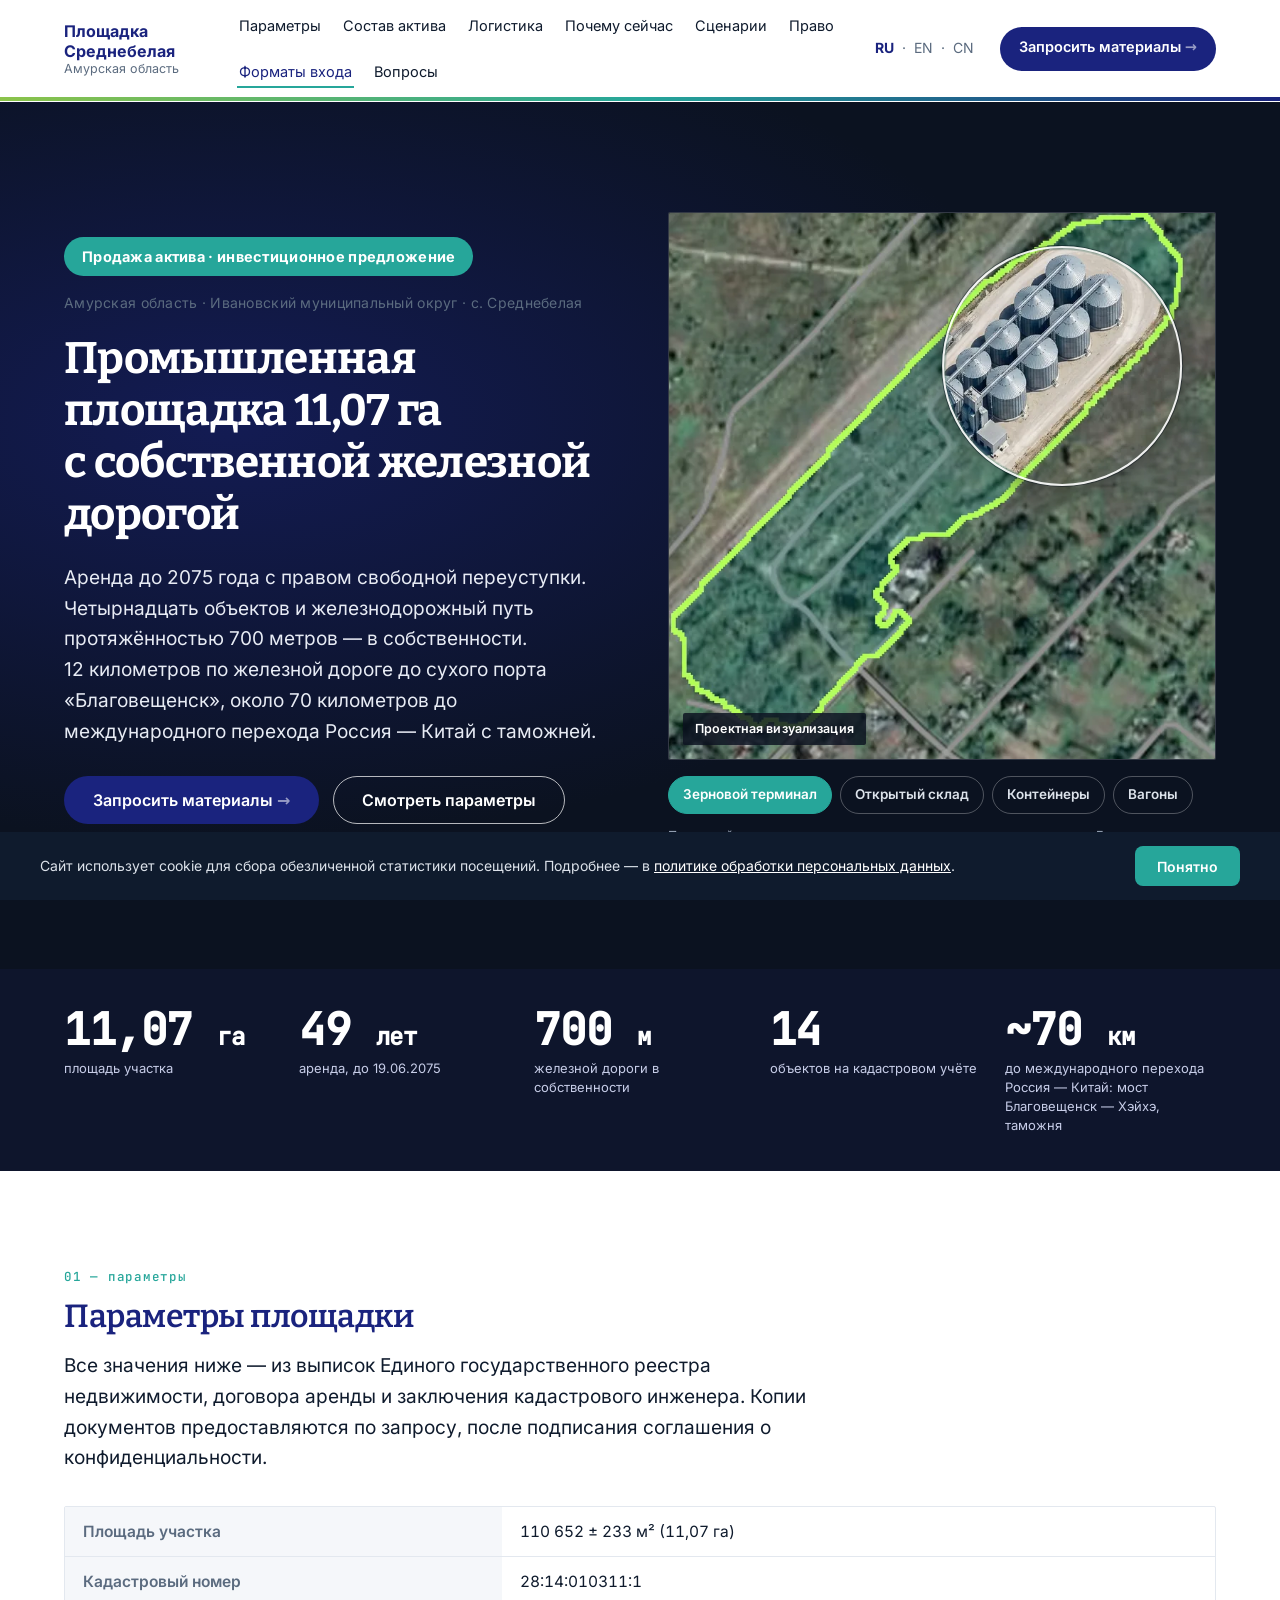
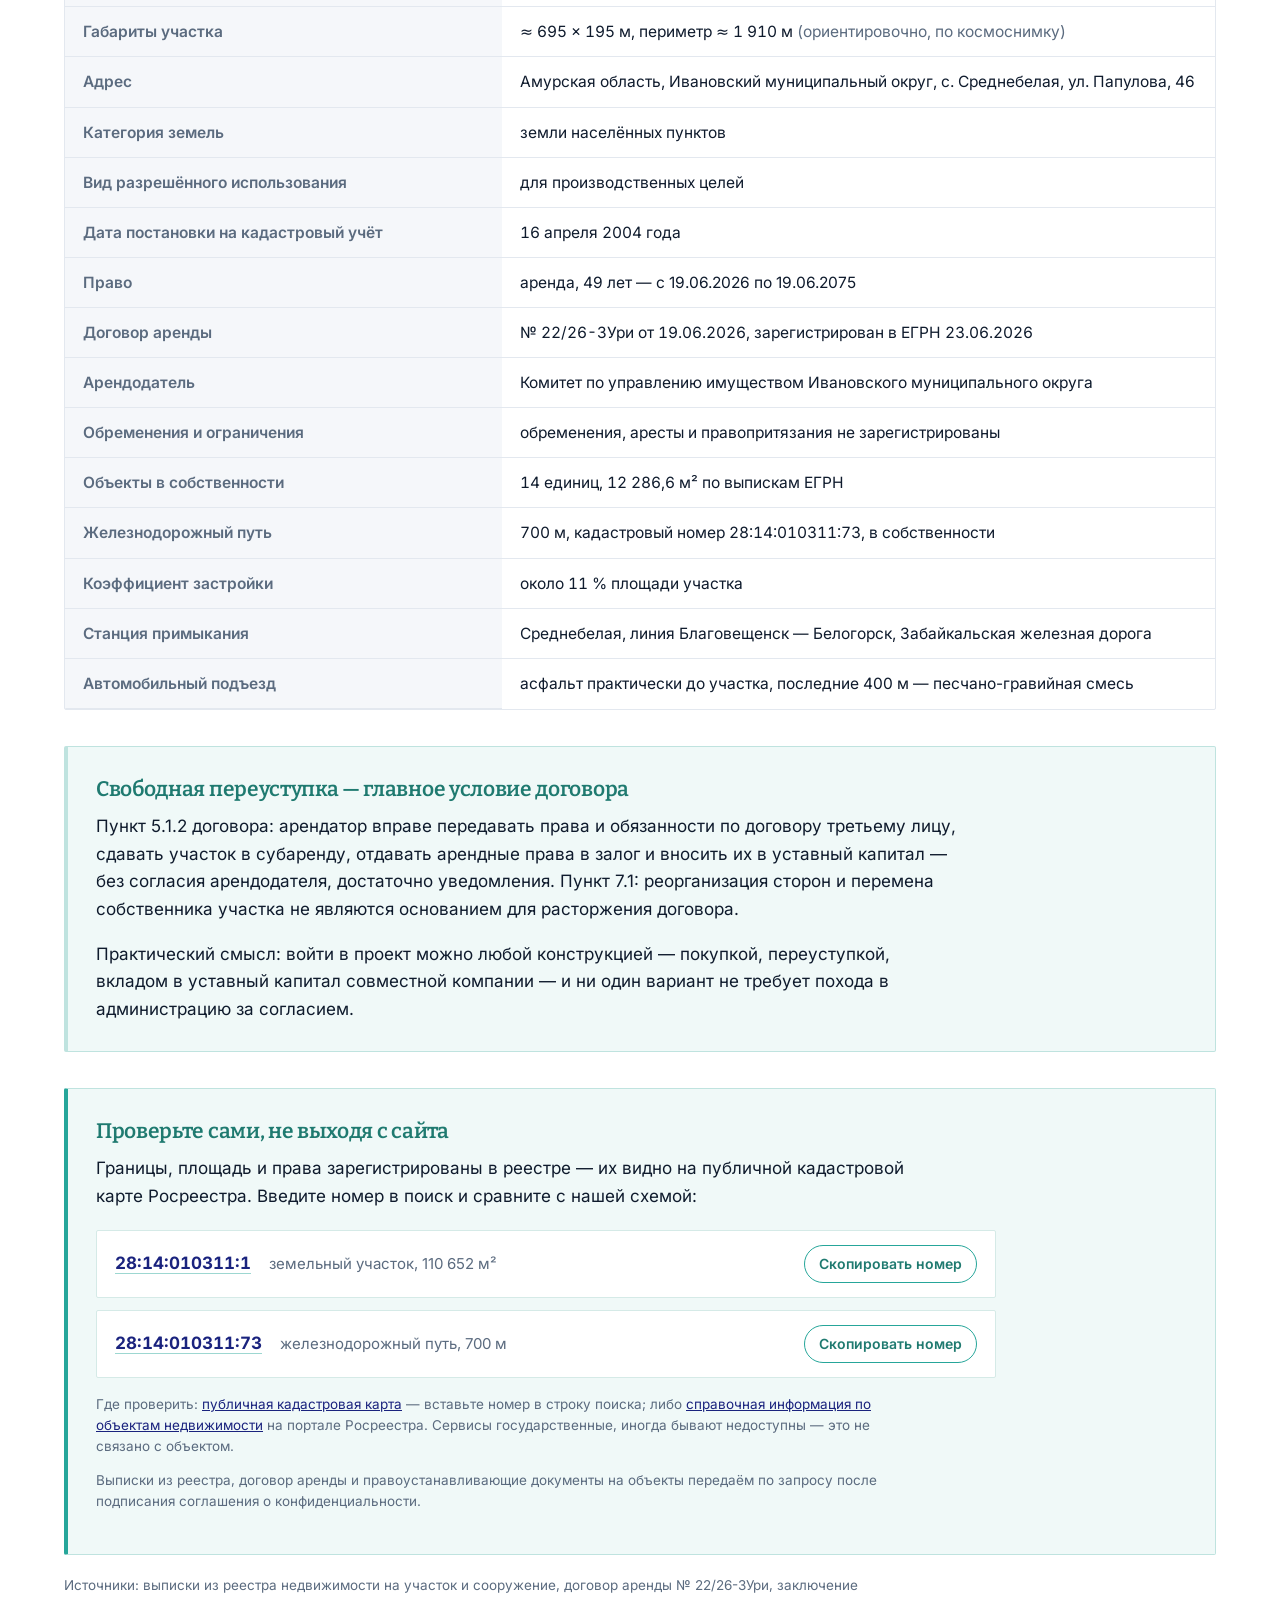
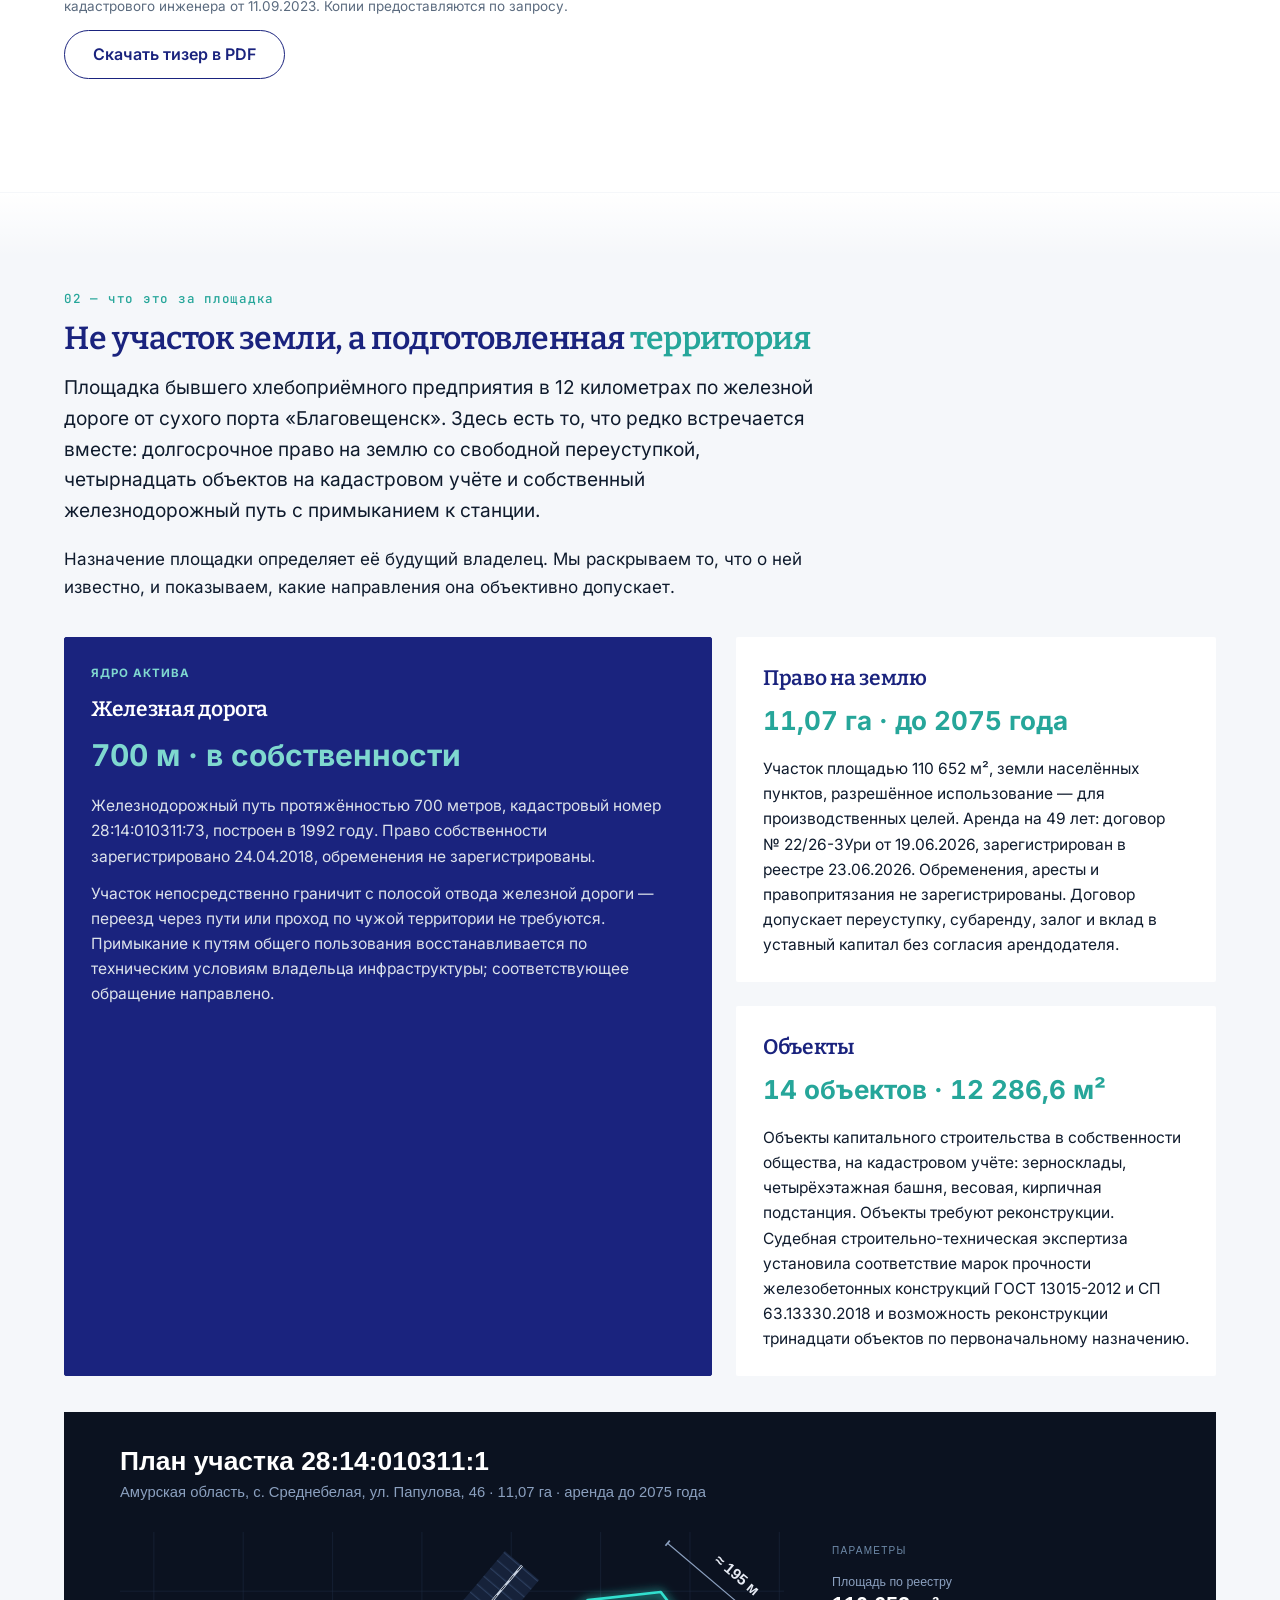
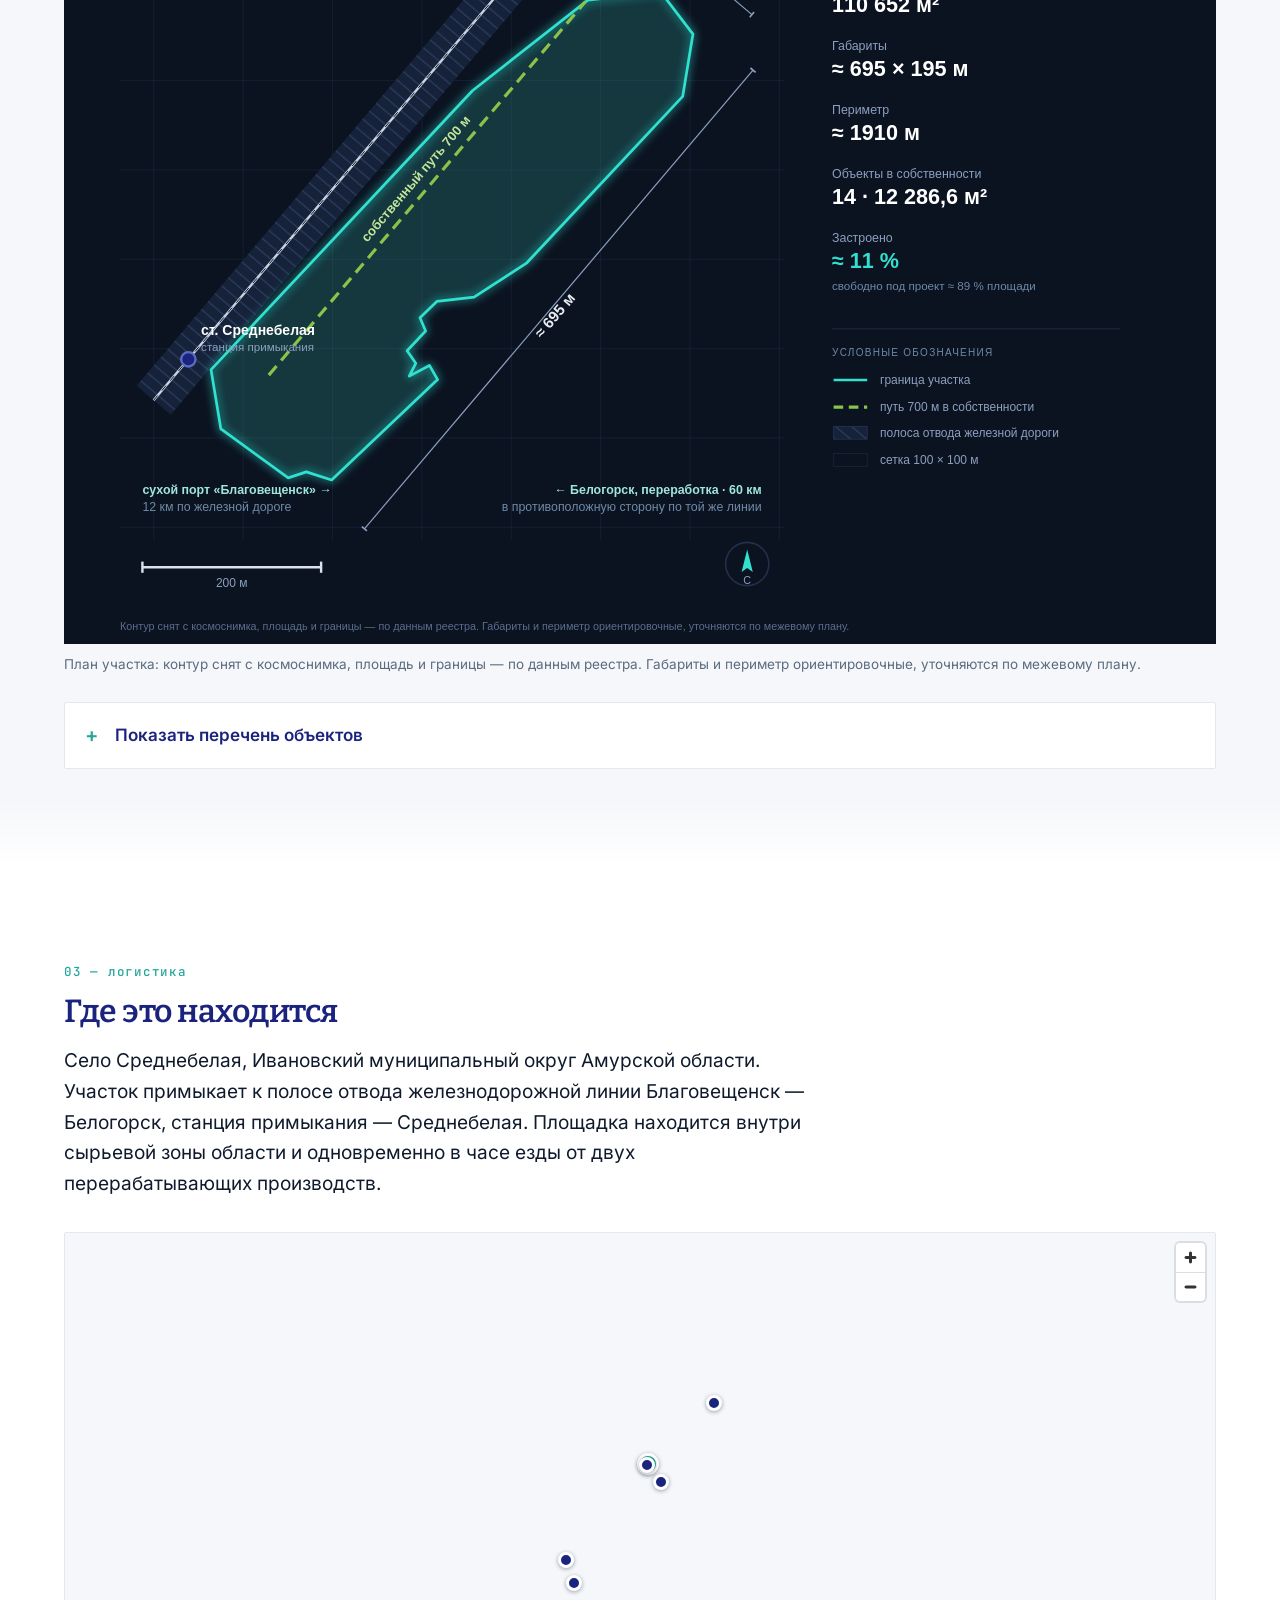
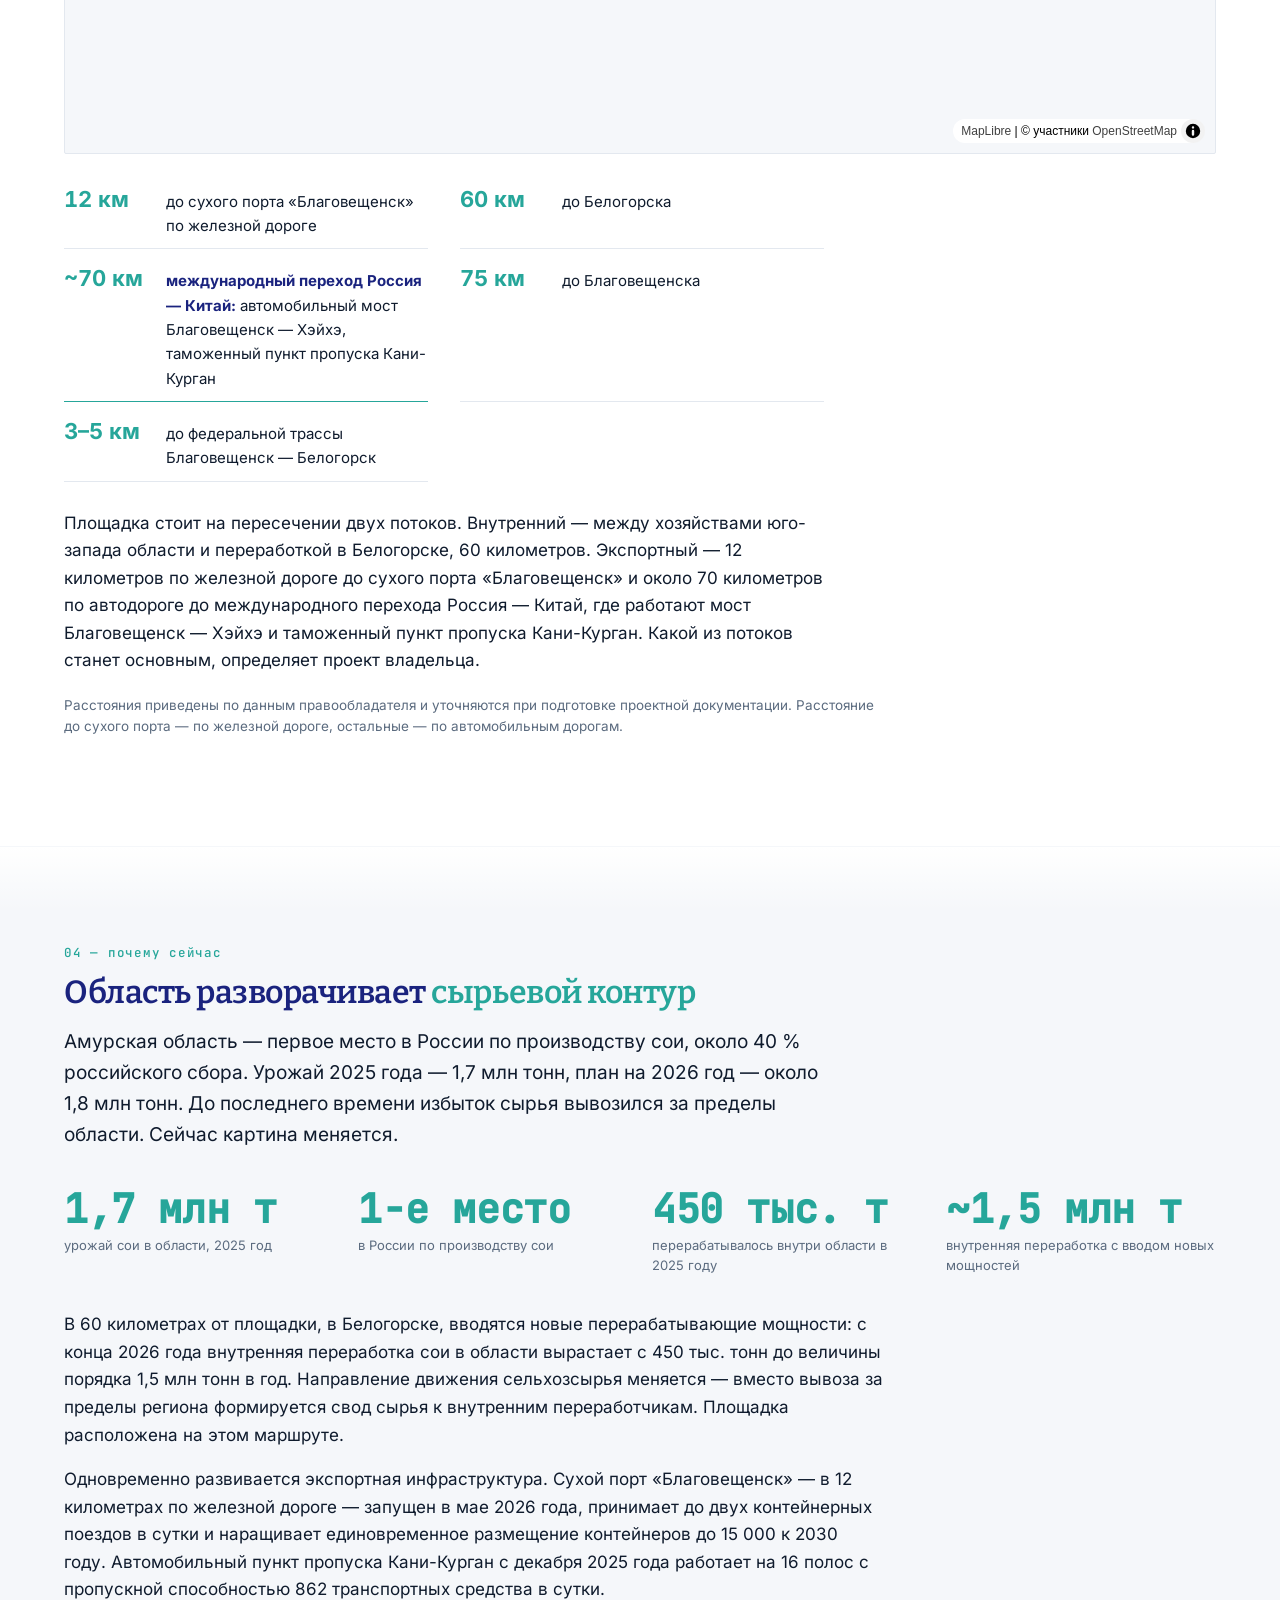
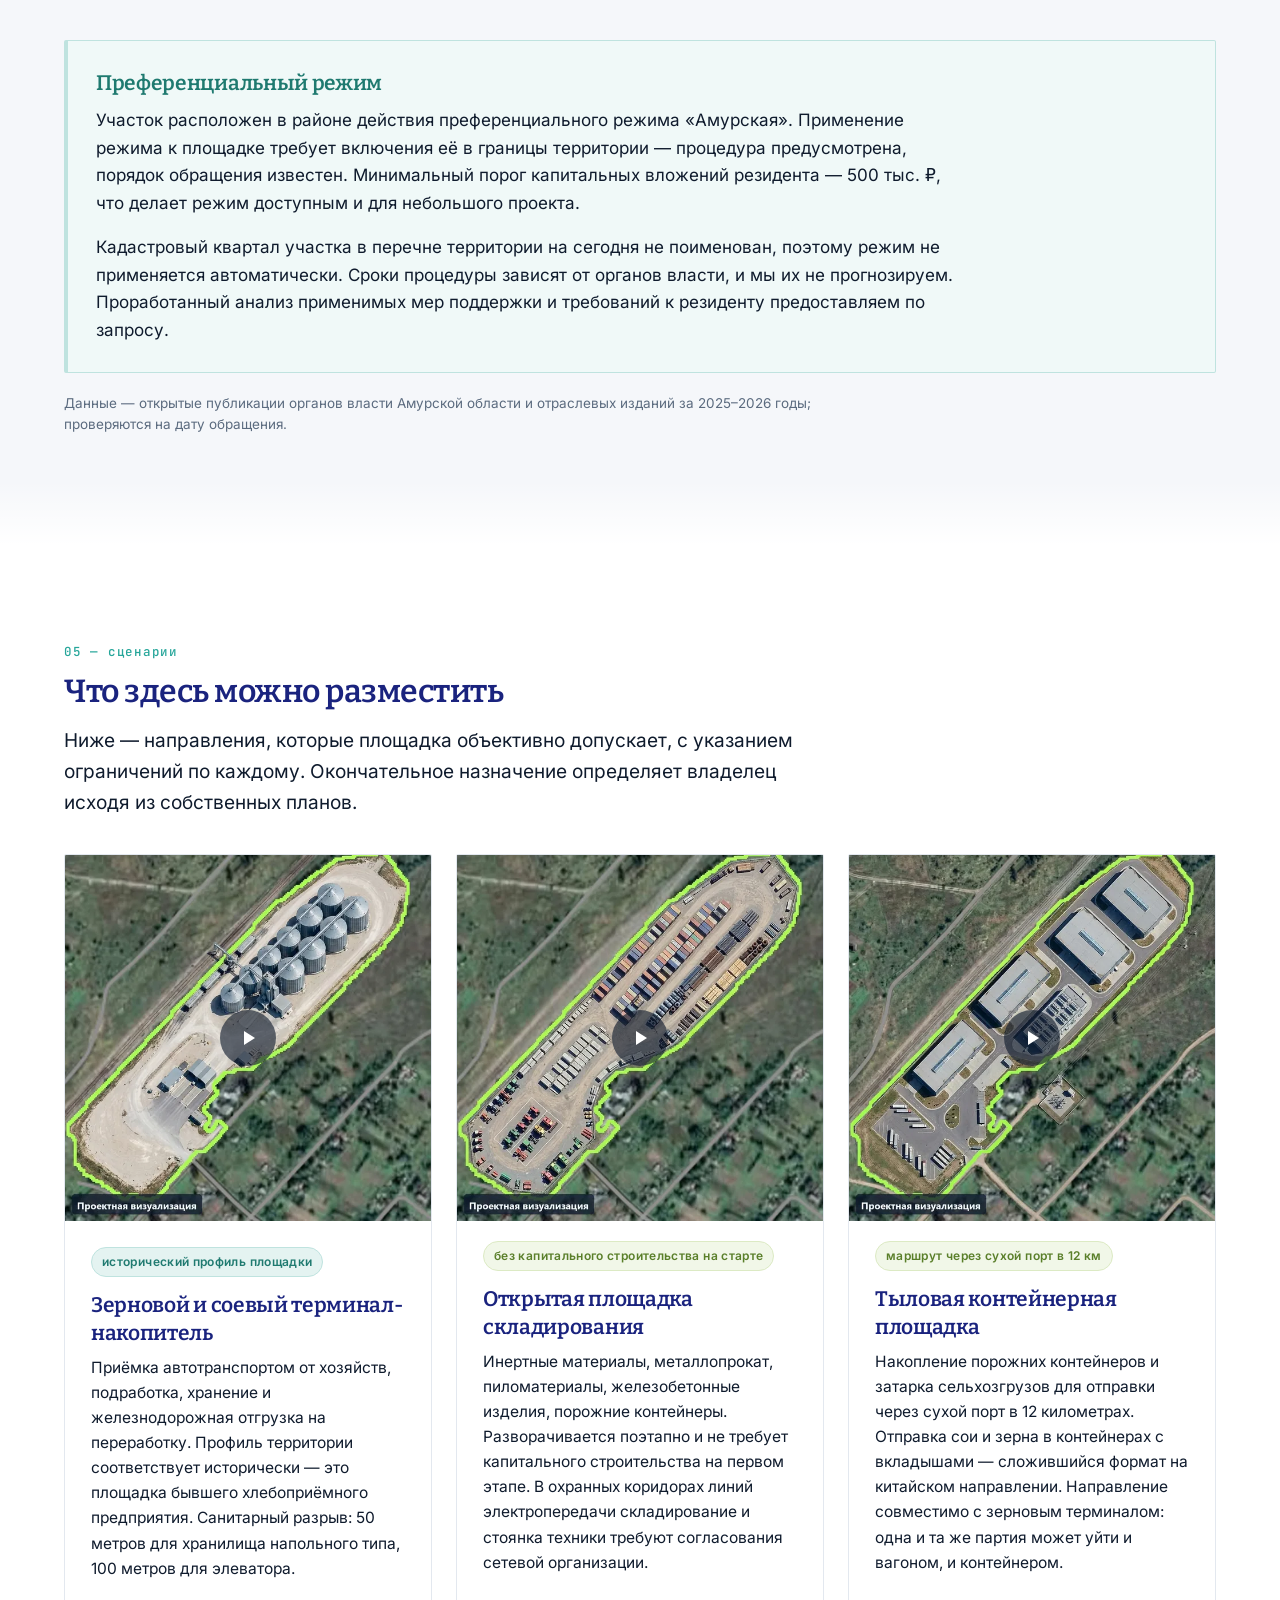
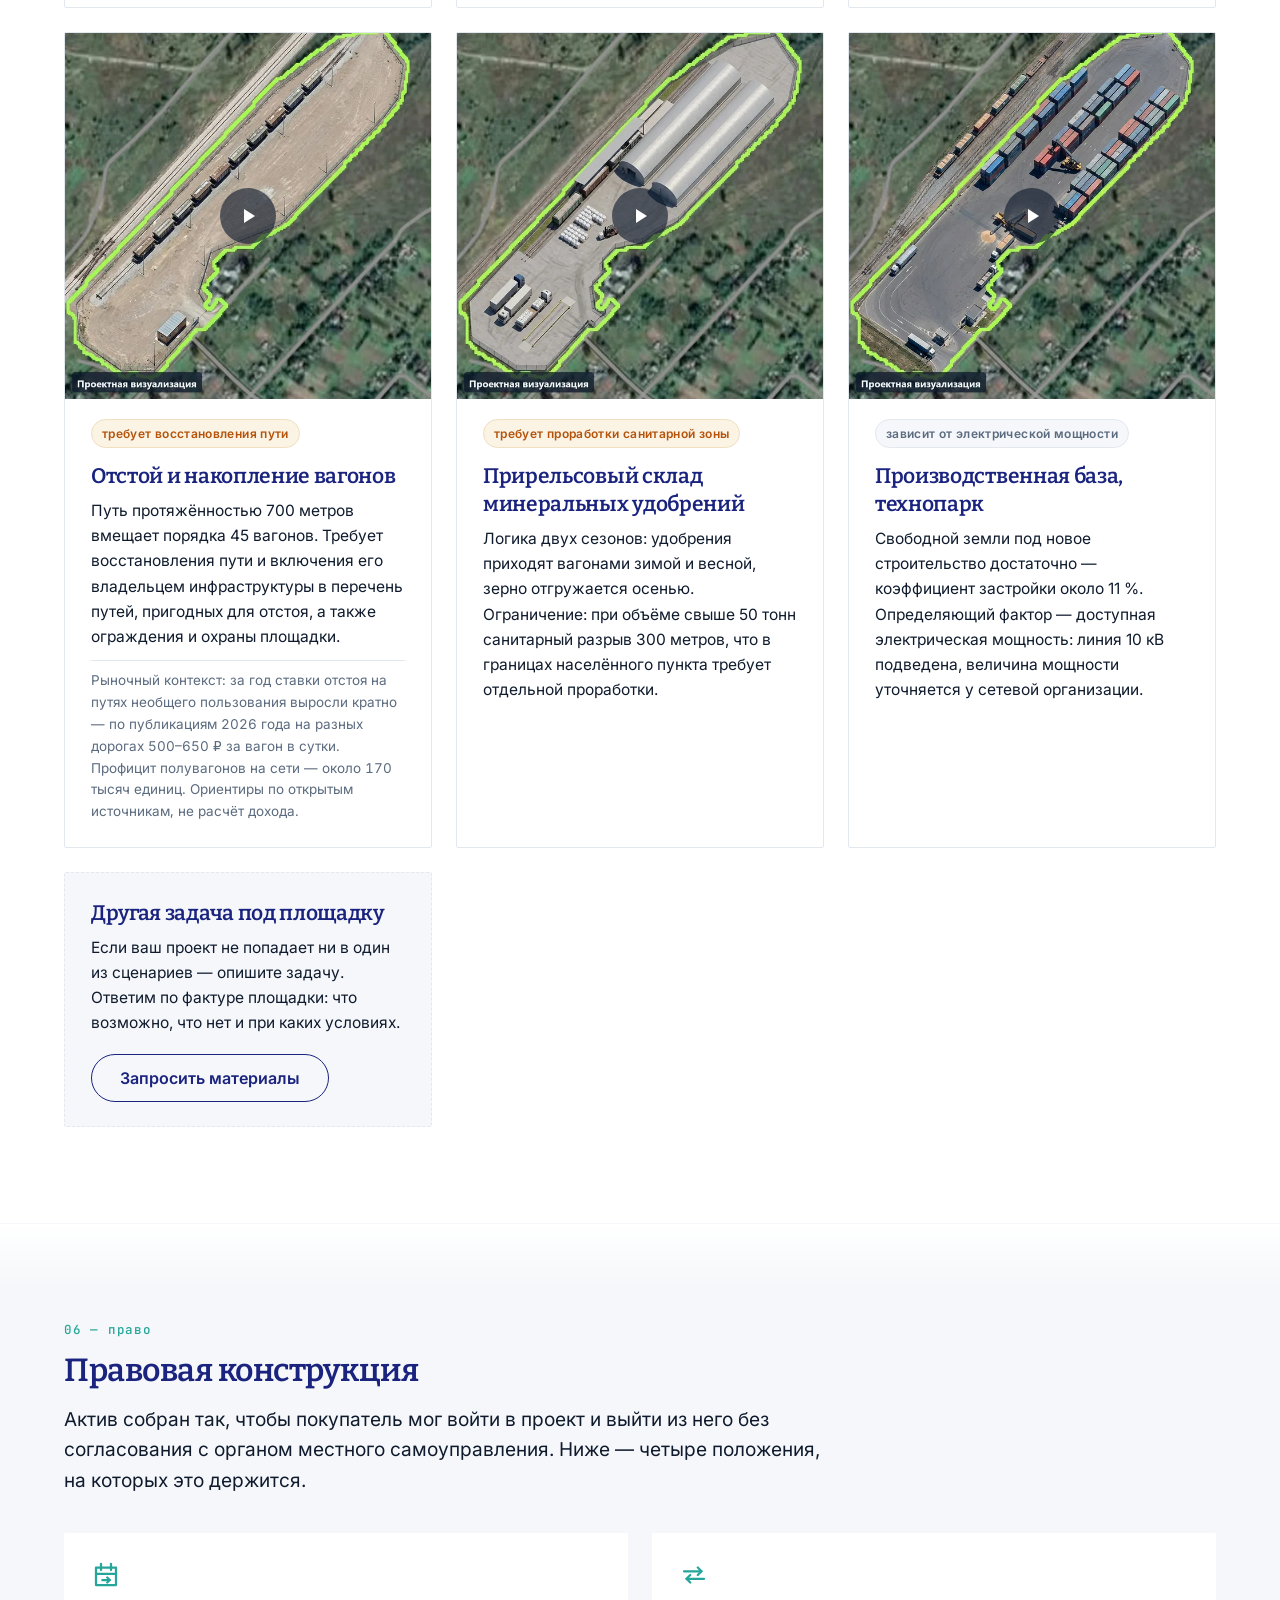
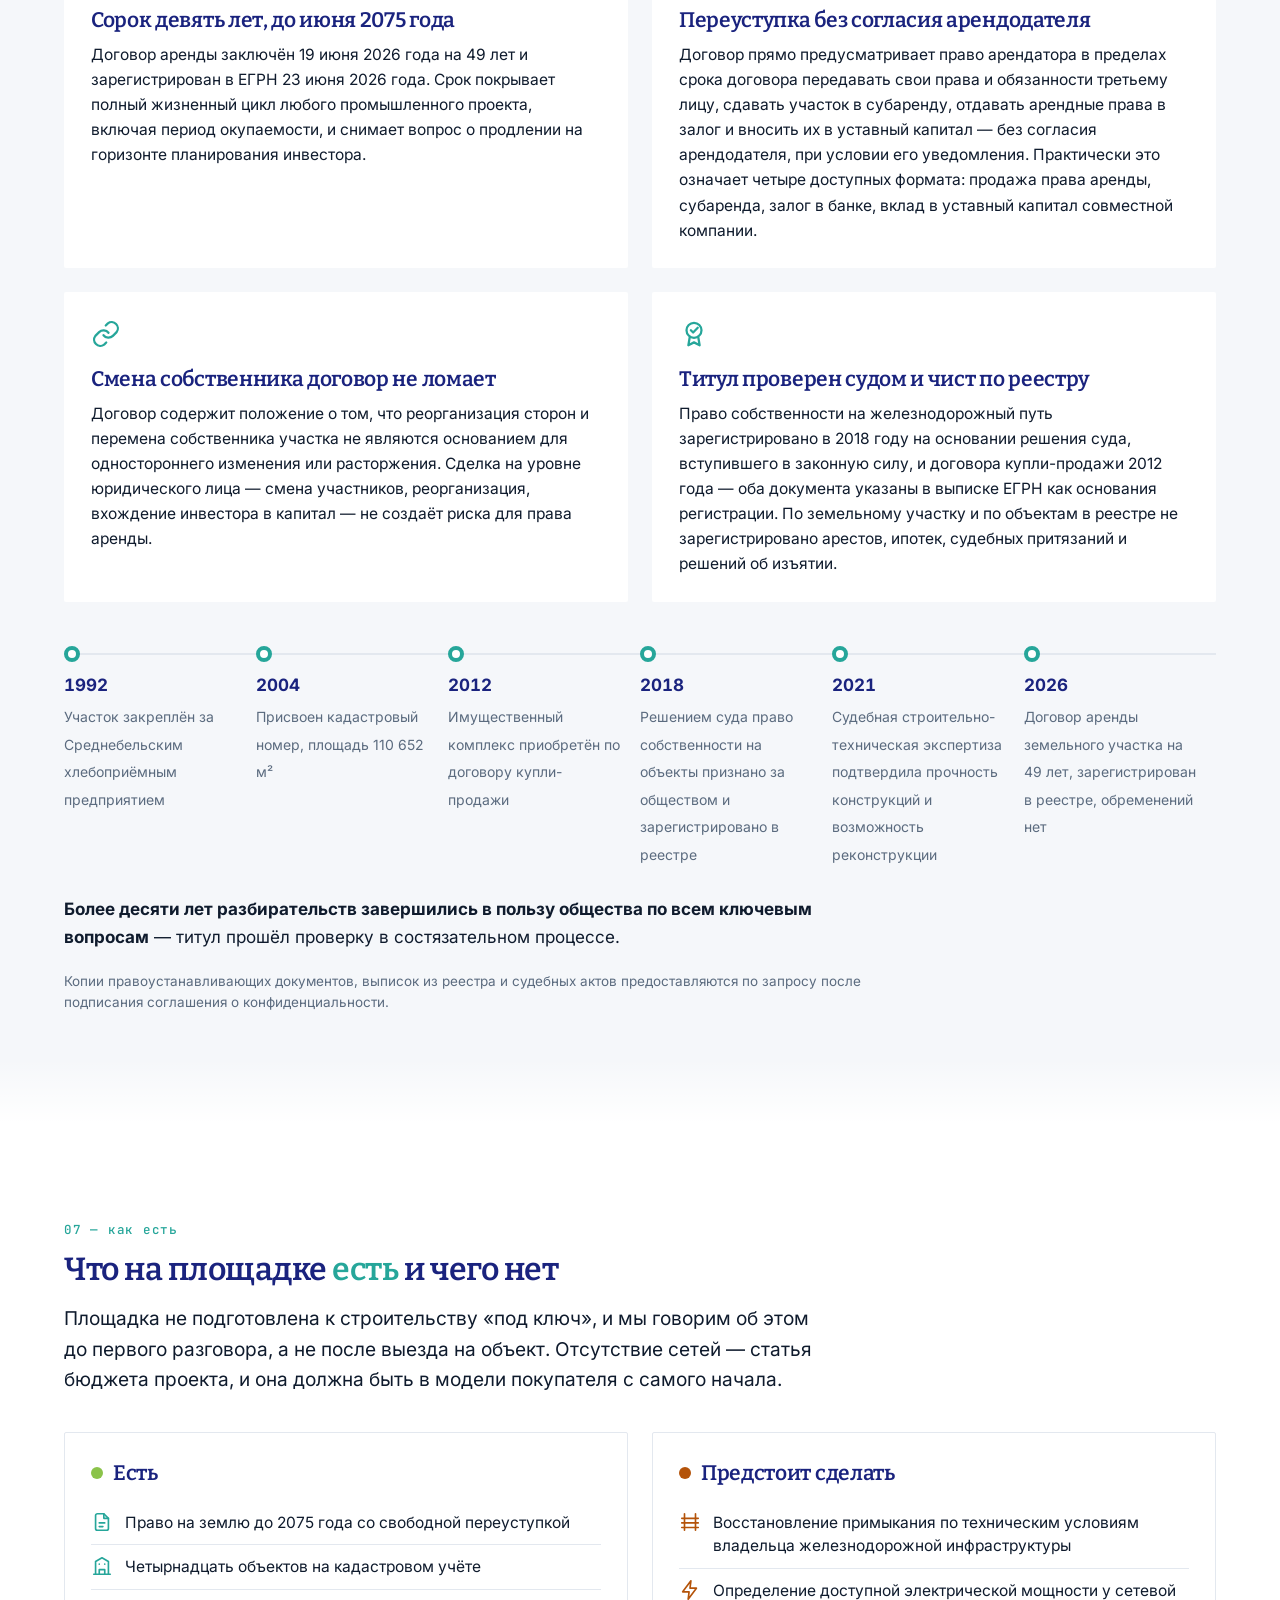
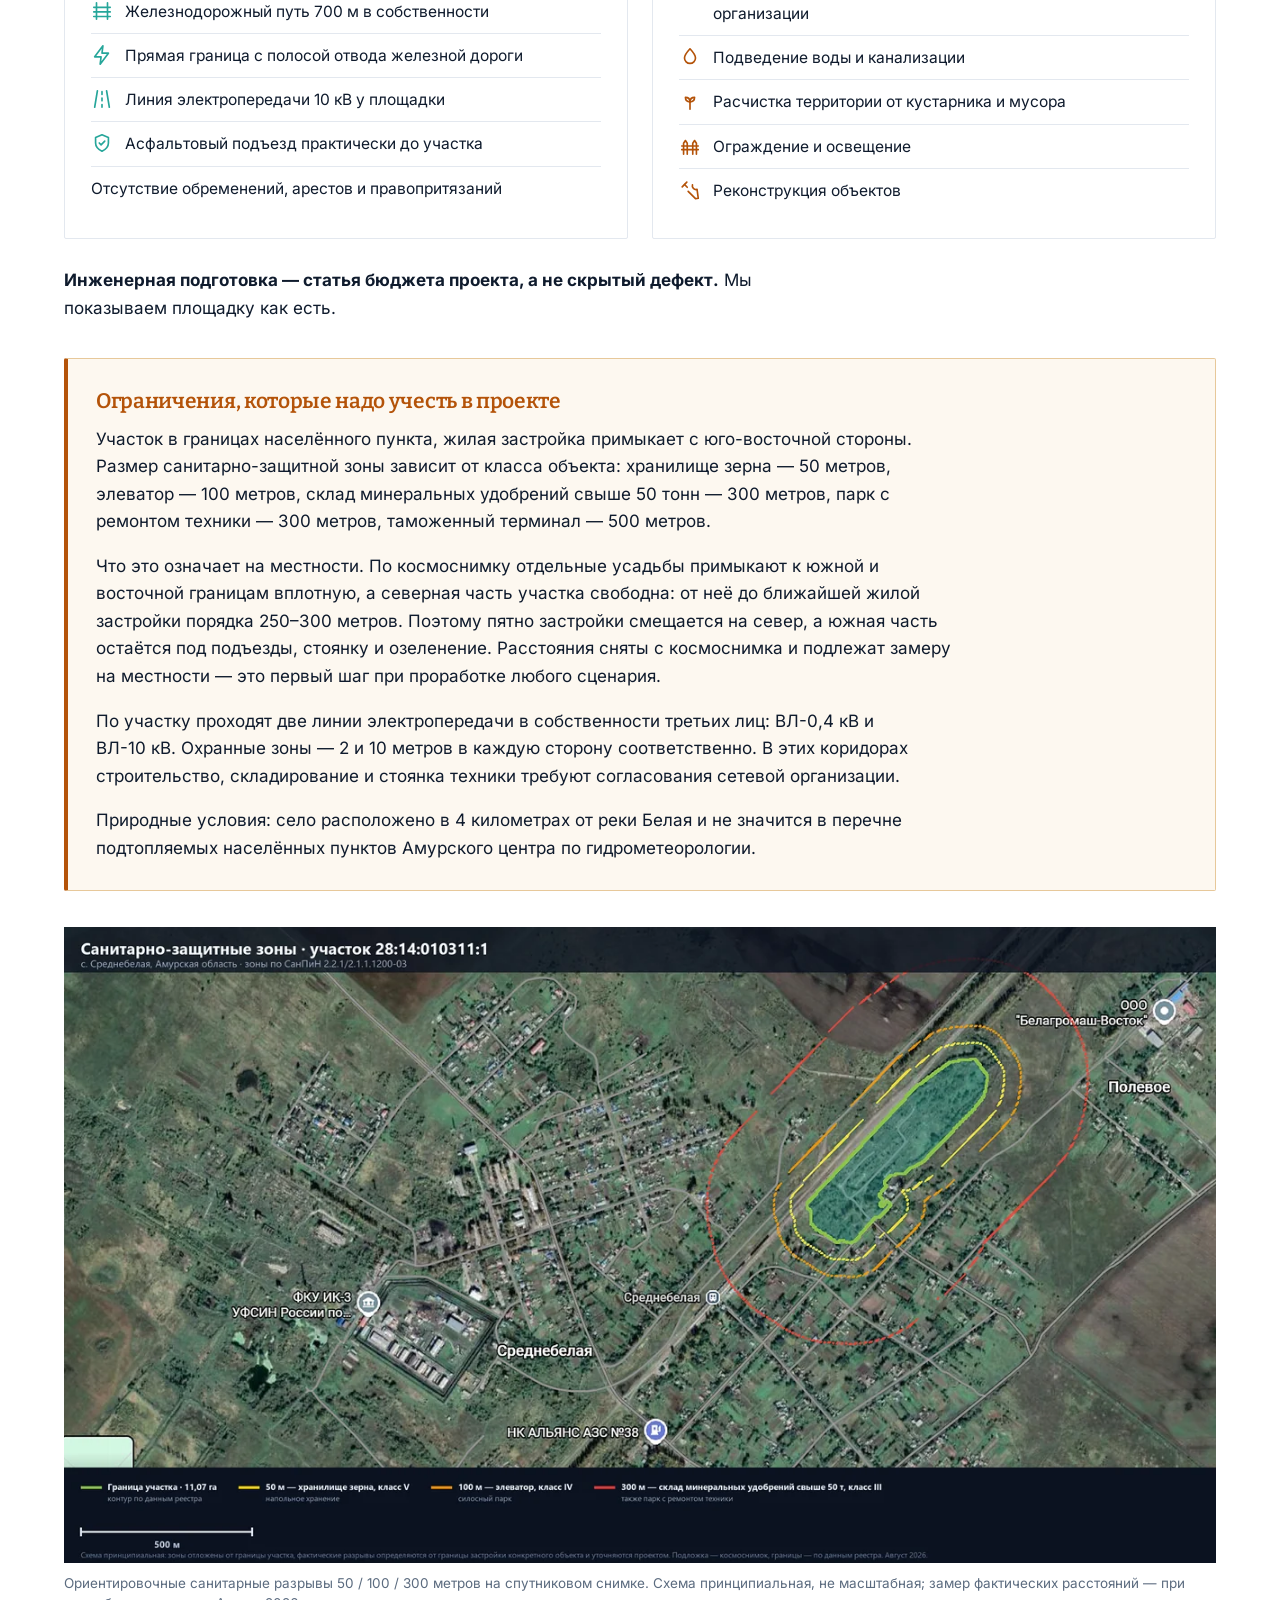
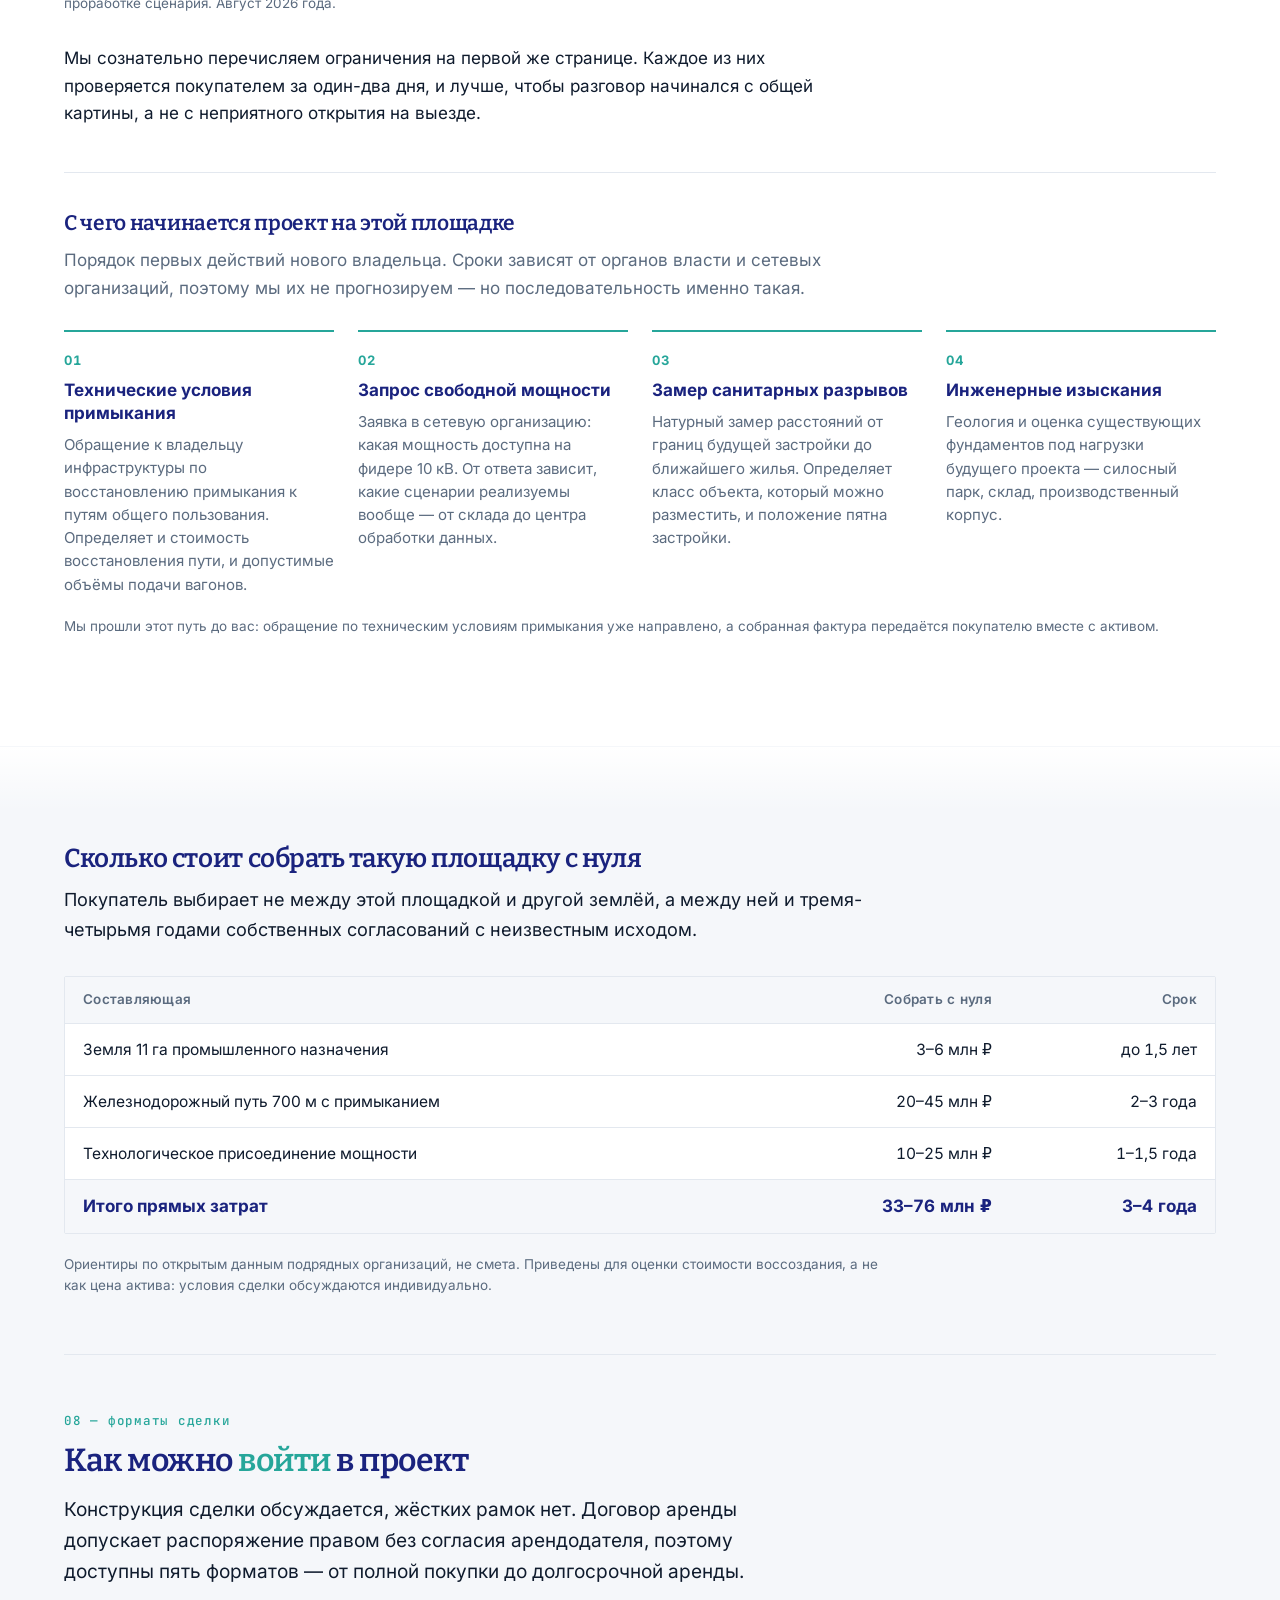
==== index.html @ 7a5fc56a "Подтверждение прав в Яндекс.Вебмастере — метатег Вставлен во все три версии, а не только в главную: " ====
<!DOCTYPE html>
<html lang="ru" data-base="">
<head>
<!-- ============================================================
     SITE_URL: перед публикацией заменить https://hub28.ru
     на боевой адрес поиском-заменой по файлам:
     index.html, sitemap.xml, robots.txt, llms.txt, en/index.html, cn/index.html
     Также подставить: координаты центроида из ЕГРН (geo.position, ICBM,
     GeoCoordinates, app.js), контакты в CONTACTS (app.js), ID Метрики (app.js).
     ============================================================ -->
<meta charset="utf-8">
<meta name="viewport" content="width=device-width, initial-scale=1">
<title>Продажа промышленной площадки 11,07 га с ж/д путём — Среднебелая, Амурская область</title>
<meta name="description" content="Продажа прирельсовой площадки 11,07 га в Амурской области: переуступка права аренды на 49 лет или покупка долей, 14 объектов и путь 700 м в собственности, 12 км по железной дороге до сухого порта «Благовещенск».">
  <meta name="yandex-verification" content="78bddbe5c210984c" />
<link rel="canonical" href="https://hub28.ru/">
<meta name="robots" content="index, follow, max-image-preview:large, max-snippet:-1">
<meta name="theme-color" content="#1A237E">

<link rel="alternate" hreflang="ru" href="https://hub28.ru/">
<link rel="alternate" hreflang="en" href="https://hub28.ru/en/">
<link rel="alternate" hreflang="zh-Hans" href="https://hub28.ru/cn/">
<link rel="alternate" hreflang="x-default" href="https://hub28.ru/">

<meta property="og:type" content="website">
<meta property="og:site_name" content="Площадка Среднебелая">
<meta property="og:title" content="Продажа: прирельсовая промышленная площадка 11,07 га — Амурская область">
<meta property="og:description" content="Актив выставлен на продажу: переуступка права аренды на 49 лет или покупка долей. 14 объектов и железнодорожный путь 700 м в собственности. 12 км до сухого порта, 60 км до Белогорска.">
<meta property="og:url" content="https://hub28.ru/">
<meta property="og:image" content="https://hub28.ru/assets/og-preview.jpg">
<meta property="og:image:width" content="1200">
<meta property="og:image:height" content="630">
<meta property="og:image:alt" content="Схема границ промышленной площадки 11,07 га у станции Среднебелая">
<meta property="og:locale" content="ru_RU">
<meta property="og:locale:alternate" content="en_US">
<meta property="og:locale:alternate" content="zh_CN">

<meta name="twitter:card" content="summary_large_image">
<meta name="twitter:title" content="Продажа: прирельсовая промышленная площадка 11,07 га — Амурская область">
<meta name="twitter:description" content="Аренда на 49 лет с переуступкой, 14 объектов и путь 700 м в собственности, 12 км до сухого порта.">
<meta name="twitter:image" content="https://hub28.ru/assets/og-preview.jpg">

<!-- Координаты приблизительные, заменить на центроид участка из выписки ЕГРН -->
<meta name="geo.region" content="RU-AMU">
<meta name="geo.placename" content="Среднебелая, Ивановский муниципальный округ, Амурская область">
<meta name="geo.position" content="50.7;128.0">
<meta name="ICBM" content="50.7, 128.0">

<link rel="icon" href="favicon.svg" type="image/svg+xml">
<link rel="icon" href="favicon-32.png" sizes="32x32" type="image/png">
<link rel="apple-touch-icon" href="apple-touch-icon.png">

<link rel="preload" href="assets/fonts/inter-400-cyrillic.woff2" as="font" type="font/woff2" crossorigin>
<link rel="preload" href="assets/fonts/inter-700-cyrillic.woff2" as="font" type="font/woff2" crossorigin>
<link rel="stylesheet" href="styles.css?v=12">

<script type="application/ld+json">
{
  "@context": "https://schema.org",
  "@type": "WebPage",
  "@id": "https://hub28.ru/",
  "url": "https://hub28.ru/",
  "inLanguage": "ru",
  "isPartOf": {"@type": "WebSite", "url": "https://hub28.ru/", "name": "Площадка Среднебелая"},
  "dateModified": "2026-08-18",
  "about": {"@type": "Place", "name": "Прирельсовая промышленная площадка Среднебелая"}
}
</script>
  <script type="application/ld+json">
{
  "@context": "https://schema.org",
  "@type": "Organization",
  "name": "ООО «Среднебельский Элеватор»",
  "legalName": "Общество с ограниченной ответственностью «Среднебельский Элеватор»",
  "taxID": "2801169690",
  "identifier": {"@type": "PropertyValue", "propertyID": "ОГРН", "value": "1122801001784"},
  "address": {
    "@type": "PostalAddress",
    "addressCountry": "RU",
    "postalCode": "675512",
    "addressRegion": "Амурская область",
    "addressLocality": "Благовещенск",
    "streetAddress": "ул. Первомайская, д. 1, оф. 214"
  },
  "url": "https://hub28.ru/",
  "contactPoint": {
    "@type": "ContactPoint",
    "contactType": "sales",
    "telephone": "+7 914 550-05-03",
    "email": "tumoff@mail.ru",
    "areaServed": "RU",
    "availableLanguage": ["ru", "en", "zh"]
  }
}
</script>
<script type="application/ld+json">
{
  "@context": "https://schema.org",
  "@type": "Place",
  "name": "Прирельсовая промышленная площадка Среднебелая, 11,07 га",
  "description": "Продажа земельно-имущественного комплекса в Амурской области: прирельсовая промышленная площадка 11,07 га с правом аренды на 49 лет и железнодорожным путём 700 м в собственности. Форматы сделки — переуступка права аренды, продажа долей компании, совместный проект. Четырнадцать объектов недвижимости в собственности; объекты и верхнее строение пути требуют восстановления. Станция примыкания — Среднебелая, Забайкальская железная дорога.",
  "address": {
    "@type": "PostalAddress",
    "addressCountry": "RU",
    "addressRegion": "Амурская область",
    "addressLocality": "с. Среднебелая, Ивановский муниципальный округ",
    "streetAddress": "ул. Папулова, 46"
  },
  "geo": {
    "@type": "GeoCoordinates",
    "latitude": 50.7,
    "longitude": 128.0
  },
  "additionalProperty": [
    {"@type": "PropertyValue", "name": "Площадь участка", "value": "110 652 м² (11,07 га)"},
    {"@type": "PropertyValue", "name": "Габариты участка", "value": "около 695 × 195 м, периметр около 1910 м"},
    {"@type": "PropertyValue", "name": "Кадастровый номер участка", "value": "28:14:010311:1"},
    {"@type": "PropertyValue", "name": "Категория земель", "value": "земли населённых пунктов"},
    {"@type": "PropertyValue", "name": "Вид разрешённого использования", "value": "для производственных целей"},
    {"@type": "PropertyValue", "name": "Право на участок", "value": "аренда на 49 лет, до 19.06.2075, с правом переуступки"},
    {"@type": "PropertyValue", "name": "Железнодорожный путь", "value": "700 м, кадастровый номер 28:14:010311:73, в собственности"},
    {"@type": "PropertyValue", "name": "Объекты недвижимости", "value": "14 объектов, 12 286,6 м², в собственности"}
  ]
}
</script>
<script type="application/ld+json">
{
  "@context": "https://schema.org",
  "@type": "FAQPage",
  "mainEntity": [
    {
      "@type": "Question",
      "name": "В каком состоянии объекты?",
      "acceptedAnswer": {
        "@type": "Answer",
        "text": "Объекты требуют реконструкции. Судебная строительно-техническая экспертиза установила соответствие марок прочности железобетонных конструкций действующим нормам и возможность реконструкции с использованием по первоначальному назначению."
      }
    },
    {
      "@type": "Question",
      "name": "Работает ли железнодорожный путь?",
      "acceptedAnswer": {
        "@type": "Answer",
        "text": "Путь находится в собственности и зарегистрирован в реестре. Примыкание к путям общего пользования восстанавливается по техническим условиям владельца инфраструктуры, обращение направлено."
      }
    },
    {
      "@type": "Question",
      "name": "Можно ли выкупить землю?",
      "acceptedAnswer": {
        "@type": "Answer",
        "text": "Право выкупа предусмотрено законом для собственника расположенных на участке зданий, торги при этом не проводятся. Порядок определения цены устанавливает муниципалитет."
      }
    },
    {
      "@type": "Question",
      "name": "Можно ли перепродать или заложить право аренды?",
      "acceptedAnswer": {
        "@type": "Answer",
        "text": "Да. Договор прямо разрешает передачу прав третьему лицу, субаренду, залог и внесение в уставный капитал без согласия арендодателя."
      }
    },
    {
      "@type": "Question",
      "name": "Есть ли обременения и споры?",
      "acceptedAnswer": {
        "@type": "Answer",
        "text": "Обременения, аресты и правопритязания не зарегистрированы. Судебные разбирательства прошлых лет завершены."
      }
    },
    {
      "@type": "Question",
      "name": "Какая электрическая мощность доступна?",
      "acceptedAnswer": {
        "@type": "Answer",
        "text": "Линия 10 кВ подведена, на территории расположено здание подстанции. Величина доступной мощности уточняется у сетевой организации."
      }
    },
    {
      "@type": "Question",
      "name": "Сколько стоит?",
      "acceptedAnswer": {
        "@type": "Answer",
        "text": "Условия обсуждаются индивидуально в зависимости от выбранного формата сделки."
      }
    },
    {
      "@type": "Question",
      "name": "Жилая застройка близко — санитарные зоны не закроют все сценарии?",
      "acceptedAnswer": {
        "@type": "Answer",
        "text": "Закрывают не всё, а конкретные виды деятельности — химию и производства с большой санитарной зоной. Логистика, хранение, стоянка подвижного состава и лёгкая переработка проходят. Расстояния известны заранее: отдельные усадьбы примыкают к южной и восточной границам, а северная часть участка свободна — до ближайшего жилья порядка 250–300 метров. Покупатель не столкнётся с сюрпризом на стадии проектирования."
      }
    },
    {
      "@type": "Question",
      "name": "Рядом создаётся государственная промышленная площадка — зачем эта?",
      "acceptedAnswer": {
        "@type": "Answer",
        "text": "Государственные площадки решают другую задачу и работают по другим правилам: ограничения по видам деятельности, конкурсный вход и зависимость от бюджетных решений. Эта площадка частная и управляемая: захотел — построил, захотел — сдал в аренду, захотел — продал. Это не конкуренты за одного покупателя, а разные продукты."
      }
    },
    {
      "@type": "Question",
      "name": "Сухой порт уже забрал приграничную логистику?",
      "acceptedAnswer": {
        "@type": "Answer",
        "text": "Забрал — и это работает на площадку, а не против неё. Растущий терминал создаёт вокруг себя спрос на тыловые мощности: буфер, отстой, накопление порожних контейнеров. Быть в двенадцати километрах от развивающегося порта выгоднее, чем в чистом поле."
      }
    },
    {
      "@type": "Question",
      "name": "Территория заросла — расчищать за свой счёт?",
      "acceptedAnswer": {
        "@type": "Answer",
        "text": "Расчистка — это растительность и мусор, без демонтажа зданий: объекты зарегистрированы и остаются на месте. Объём работ понятен, он учитывается при обсуждении условий сделки. Часть работ может быть выполнена до сделки, если стороны договорятся."
      }
    },
    {
      "@type": "Question",
      "name": "Нет воды и газа — насколько это критично?",
      "acceptedAnswer": {
        "@type": "Answer",
        "text": "Это статья бюджета проекта, как на любой неподготовленной территории, а не порок площадки. Электроснабжение есть: подведена линия 10 кВ, на территории расположено здание трансформаторной подстанции; величина доступной мощности уточняется у сетевой организации. Водоснабжение решается скважиной, газ для площадок такого назначения обычно не является определяющим."
      }
    },
    {
      "@type": "Question",
      "name": "У общества несколько участников — вы точно можете продать?",
      "acceptedAnswer": {
        "@type": "Answer",
        "text": "Переговоры ведёт генеральный директор, конструкция сделки согласовывается со всеми участниками общества. Формат — от переуступки права аренды до продажи долей — определяется под задачу покупателя и оформляется решением участников."
      }
    },
    {
      "@type": "Question",
      "name": "Рассматривается ли аренда части площадки, а не продажа целиком?",
      "acceptedAnswer": {
        "@type": "Answer",
        "text": "Да. Площадка целиком или частями передаётся в субаренду под операционную задачу — в том числе под отстой и накопление подвижного состава. Согласие арендодателя на это не требуется. Участие арендатора в восстановлении пути с зачётом вложений в счёт платы обсуждается."
      }
    },
    {
      "@type": "Question",
      "name": "Можно ли приехать и посмотреть?",
      "acceptedAnswer": {
        "@type": "Answer",
        "text": "Да, осмотр организуется в согласованное время. Оставьте заявку через форму или позвоните напрямую."
      }
    }
  ]
}
</script>
</head>
<body>

<a class="skip-link" href="#main">Перейти к содержанию</a>

<!-- ============ ШАПКА ============ -->
<header class="site-header" id="top">
  <div class="header-inner">
    <a class="brand" href="#top">
      <b>Площадка Среднебелая</b>
      <span>Амурская область</span>
    </a>
    <nav class="main-nav" id="mainNav" aria-label="Основная навигация">
      <ul>
        <li><a href="#params">Параметры</a></li>
        <li><a href="#asset">Состав актива</a></li>
        <li><a href="#location">Логистика</a></li>
        <li><a href="#why">Почему сейчас</a></li>
        <li><a href="#scenarios">Сценарии</a></li>
        <li><a href="#legal">Право</a></li>
        <li><a href="#entry">Форматы входа</a></li>
        <li><a href="#faq">Вопросы</a></li>
      </ul>
      <div class="lang-switch" aria-label="Выбор языка">
        <a class="lang current" href="./" aria-current="true">RU</a><span>·</span>
        <a class="lang" href="en/">EN</a><span>·</span>
        <a class="lang" href="cn/">CN</a>
      </div>
    </nav>
    <div class="lang-switch" aria-label="Выбор языка">
      <a class="lang current" href="./" aria-current="true">RU</a><span>·</span>
      <a class="lang" href="en/">EN</a><span>·</span>
      <a class="lang" href="cn/">CN</a>
    </div>
    <a class="btn btn-primary header-cta" href="#contact">Запросить материалы</a>
    <button class="burger" id="burgerBtn" aria-label="Открыть меню" aria-expanded="false" aria-controls="mainNav">
      <span></span><span></span><span></span>
    </button>
  </div>
</header>

<main id="main">

<!-- ============ БЛОК 1 — ПЕРВЫЙ ЭКРАН ============ -->
<section class="hero hero-full" aria-labelledby="h1">
  <div class="container hero-full-inner hero-lens-grid">
    <div class="hero-copy">
      <p class="sale-badge">Продажа актива · инвестиционное предложение</p>
      <p class="kicker">Амурская область · Ивановский муниципальный округ · с. Среднебелая</p>
      <h1 id="h1">Промышленная площадка 11,07&nbsp;га<br>с собственной железной дорогой</h1>
      <p class="lead">Аренда до 2075 года с правом свободной переуступки. Четырнадцать объектов и железнодорожный путь протяжённостью 700 метров — в собственности. 12&nbsp;километров по железной дороге до сухого порта «Благовещенск», около 70&nbsp;километров до международного перехода Россия — Китай с таможней.</p>
      <div class="hero-actions">
        <a class="btn btn-primary" href="#contact">Запросить материалы</a>
        <a class="btn btn-ghost" href="#params">Смотреть параметры</a>
      </div>
    </div>

    <div class="lens-wrap">
      <div class="lens-stage" id="lensStage" role="img"
           aria-label="Спутниковый снимок участка 11,07 га с границами по данным реестра. При наведении под курсором-лупой показывается проектная визуализация застройки.">
        <img class="lens-base" src="assets/lens-base-1200.jpg"
             srcset="assets/lens-base-768.webp 768w, assets/lens-base-1200.webp 1200w, assets/lens-base-1600.webp 1600w"
             sizes="(max-width:1023px) 92vw, 46vw" width="1200" height="1200"
             alt="Спутниковый снимок участка 11,07 га, границы по данным реестра" fetchpriority="high">
        <div class="lens-reveal" id="lensReveal" aria-hidden="true">
          <img id="lensLayer" src="assets/lens-terminal-1200.jpg"
               srcset="assets/lens-terminal-768.webp 768w, assets/lens-terminal-1200.webp 1200w, assets/lens-terminal-1600.webp 1600w"
               sizes="(max-width:1023px) 92vw, 46vw" width="1200" height="1200" alt="">
        </div>
        <div class="lens-ring" id="lensRing" aria-hidden="true"></div>
        <span class="lens-badge" id="lensBadge">Проектная визуализация</span>
        <span class="lens-hint" id="lensHint">Наведите курсор — увидите проект</span>
      </div>

      <div class="lens-tabs" role="group" aria-label="Что показывать под лупой">
        <button type="button" class="lens-tab is-active" data-layer="terminal">Зерновой терминал</button>
        <button type="button" class="lens-tab" data-layer="sklad">Открытый склад</button>
        <button type="button" class="lens-tab" data-layer="container">Контейнеры</button>
        <button type="button" class="lens-tab" data-layer="wagons">Вагоны</button>
      </div>
      <p class="lens-note">Под лупой — проектная визуализация на реальном снимке участка. Границы — по данным реестра.</p>
    </div>
  </div>

  <div class="counters">
    <div class="counters-grid">
      <div class="counter">
        <div class="stat-num">11,07 <span class="unit">га</span></div>
        <div class="stat-cap">площадь участка</div>
      </div>
      <div class="counter">
        <div class="stat-num"><span data-count="49">49</span> <span class="unit">лет</span></div>
        <div class="stat-cap">аренда, до 19.06.2075</div>
      </div>
      <div class="counter">
        <div class="stat-num"><span data-count="700">700</span> <span class="unit">м</span></div>
        <div class="stat-cap">железной дороги в собственности</div>
      </div>
      <div class="counter">
        <div class="stat-num"><span data-count="14">14</span></div>
        <div class="stat-cap">объектов на кадастровом учёте</div>
      </div>
      <div class="counter">
        <div class="stat-num">~<span data-count="70">70</span> <span class="unit">км</span></div>
        <div class="stat-cap">до международного перехода Россия — Китай: мост Благовещенск — Хэйхэ, таможня</div>
      </div>
    </div>
  </div>
</section>

<!-- ============ БЛОК 2 — 01. ПАРАМЕТРЫ ============ -->
<section class="section" id="params" aria-labelledby="h-params">
  <div class="container">
    <span class="sec-label">01 — параметры</span>
    <h2 id="h-params">Параметры площадки</h2>
    <p class="lead">Все значения ниже — из выписок Единого государственного реестра недвижимости, договора аренды и заключения кадастрового инженера. Копии документов предоставляются по запросу, после подписания соглашения о конфиденциальности.</p>

    <div class="table-wrap">
      <table class="t-params">
        <caption class="visually-hidden" style="position:absolute;left:-9999px;">Параметры земельного участка</caption>
        <tbody>
          <tr><th scope="row">Площадь участка</th><td class="num">110 652 ± 233 м² (11,07 га)</td></tr>
          <tr><th scope="row">Кадастровый номер</th><td class="num">28:14:010311:1</td></tr>
          <tr><th scope="row">Габариты участка</th><td class="num">≈ 695 × 195 м, периметр ≈ 1 910 м <span class="muted">(ориентировочно, по космоснимку)</span></td></tr>
          <tr><th scope="row">Адрес</th><td>Амурская область, Ивановский муниципальный округ, с.&nbsp;Среднебелая, ул.&nbsp;Папулова,&nbsp;46</td></tr>
          <tr><th scope="row">Категория земель</th><td>земли населённых пунктов</td></tr>
          <tr><th scope="row">Вид разрешённого использования</th><td>для производственных целей</td></tr>
          <tr><th scope="row">Дата постановки на кадастровый учёт</th><td class="num">16 апреля 2004 года</td></tr>
          <tr><th scope="row">Право</th><td>аренда, 49 лет — с 19.06.2026 по 19.06.2075</td></tr>
          <tr><th scope="row">Договор аренды</th><td class="num">№ 22/26-ЗУри от 19.06.2026, зарегистрирован в ЕГРН 23.06.2026</td></tr>
          <tr><th scope="row">Арендодатель</th><td>Комитет по управлению имуществом Ивановского муниципального округа</td></tr>
          <tr><th scope="row">Обременения и ограничения</th><td>обременения, аресты и правопритязания не зарегистрированы</td></tr>
          <tr><th scope="row">Объекты в собственности</th><td class="num">14 единиц, 12 286,6 м² по выпискам ЕГРН</td></tr>
          <tr><th scope="row">Железнодорожный путь</th><td class="num">700 м, кадастровый номер 28:14:010311:73, в собственности</td></tr>
          <tr><th scope="row">Коэффициент застройки</th><td class="num">около 11 % площади участка</td></tr>
          <tr><th scope="row">Станция примыкания</th><td>Среднебелая, линия Благовещенск — Белогорск, Забайкальская железная дорога</td></tr>
          <tr><th scope="row">Автомобильный подъезд</th><td>асфальт практически до участка, последние 400 м — песчано-гравийная смесь</td></tr>
        </tbody>
      </table>
    </div>

    <div class="warn-panel" style="border-left-color:var(--teal);border-color:#BFE3DF;background:#F0F9F8;">
      <h3 style="color:#1F7A70;">Свободная переуступка — главное условие договора</h3>
      <p>Пункт 5.1.2 договора: арендатор вправе передавать права и обязанности по договору третьему лицу, сдавать участок в субаренду, отдавать арендные права в залог и вносить их в уставный капитал — без согласия арендодателя, достаточно уведомления. Пункт 7.1: реорганизация сторон и перемена собственника участка не являются основанием для расторжения договора.</p>
      <p>Практический смысл: войти в проект можно любой конструкцией — покупкой, переуступкой, вкладом в уставный капитал совместной компании — и ни один вариант не требует похода в администрацию за согласием.</p>
    </div>

    <div class="verify-panel">
      <h3>Проверьте сами, не выходя с сайта</h3>
      <p>Границы, площадь и права зарегистрированы в реестре — их видно на публичной кадастровой карте Росреестра. Введите номер в поиск и сравните с нашей схемой:</p>
      <ul class="verify-list">
        <li><b><a class="cad-link" href="https://lk.rosreestr.ru/eservices/real-estate-objects-online?cadNumbers=28%3A14%3A010311%3A1" target="_blank" rel="noopener nofollow" data-goal="check_cadastre">28:14:010311:1</a></b><span>земельный участок, 110&nbsp;652 м²</span><button type="button" class="copy-btn" data-copy="28:14:010311:1">Скопировать номер</button></li>
        <li><b><a class="cad-link" href="https://lk.rosreestr.ru/eservices/real-estate-objects-online?cadNumbers=28%3A14%3A010311%3A73" target="_blank" rel="noopener nofollow" data-goal="check_cadastre">28:14:010311:73</a></b><span>железнодорожный путь, 700 м</span><button type="button" class="copy-btn" data-copy="28:14:010311:73">Скопировать номер</button></li>
      </ul>
      <p class="small">Где проверить: <a href="https://nspd.gov.ru/map" target="_blank" rel="noopener nofollow">публичная кадастровая карта</a> — вставьте номер в строку поиска; либо <a href="https://lk.rosreestr.ru/eservices/real-estate-objects-online" target="_blank" rel="noopener nofollow">справочная информация по объектам недвижимости</a> на портале Росреестра. Сервисы государственные, иногда бывают недоступны — это не связано с объектом.</p>
      <p class="small">Выписки из реестра, договор аренды и правоустанавливающие документы на объекты передаём по запросу после подписания соглашения о конфиденциальности.</p>
    </div>

    <p class="footnote">Источники: выписки из реестра недвижимости на участок и сооружение, договор аренды № 22/26-ЗУри, заключение кадастрового инженера от 11.09.2023. Копии предоставляются по запросу.</p>

    <p><a class="btn btn-secondary teaser-btn" href="assets/teaser.pdf" download hidden data-goal="download_teaser">Скачать тизер в PDF</a></p>
  </div>
</section>

<!-- ============ БЛОК 3 — 02. СОСТАВ АКТИВА ============ -->
<section class="section alt" id="asset" aria-labelledby="h-asset">
  <div class="container">
    <span class="sec-label">02 — что это за площадка</span>
    <h2 id="h-asset">Не участок земли, а подготовленная <span class="accent">территория</span></h2>
    <p class="lead">Площадка бывшего хлебоприёмного предприятия в 12 километрах по железной дороге от сухого порта «Благовещенск». Здесь есть то, что редко встречается вместе: долгосрочное право на землю со свободной переуступкой, четырнадцать объектов на кадастровом учёте и собственный железнодорожный путь с примыканием к станции.</p>
    <p style="max-width:760px;">Назначение площадки определяет её будущий владелец. Мы раскрываем то, что о ней известно, и показываем, какие направления она объективно допускает.</p>

    <div class="asset-grid">
      <article class="card card-lead">
        <span class="card-tag">ядро актива</span>
        <h3>Железная дорога</h3>
        <div class="card-metric">700 м · в собственности</div>
        <p>Железнодорожный путь протяжённостью 700 метров, кадастровый номер 28:14:010311:73, построен в 1992 году. Право собственности зарегистрировано 24.04.2018, обременения не зарегистрированы.</p>
        <p>Участок непосредственно граничит с полосой отвода железной дороги — переезд через пути или проход по чужой территории не требуются. Примыкание к путям общего пользования восстанавливается по техническим условиям владельца инфраструктуры; соответствующее обращение направлено.</p>
      </article>
      <article class="card">
        <h3>Право на землю</h3>
        <div class="card-metric">11,07 га · до 2075 года</div>
        <p>Участок площадью 110&nbsp;652&nbsp;м², земли населённых пунктов, разрешённое использование — для производственных целей. Аренда на 49 лет: договор №&nbsp;22/26-ЗУри от 19.06.2026, зарегистрирован в реестре 23.06.2026. Обременения, аресты и правопритязания не зарегистрированы. Договор допускает переуступку, субаренду, залог и вклад в уставный капитал без согласия арендодателя.</p>
      </article>
      <article class="card">
        <h3>Объекты</h3>
        <div class="card-metric">14 объектов · 12 286,6 м²</div>
        <p>Объекты капитального строительства в собственности общества, на кадастровом учёте: зерносклады, четырёхэтажная башня, весовая, кирпичная подстанция. Объекты требуют реконструкции. Судебная строительно-техническая экспертиза установила соответствие марок прочности железобетонных конструкций ГОСТ 13015-2012 и СП 63.13330.2018 и возможность реконструкции тринадцати объектов по первоначальному назначению.</p>
      </article>
    </div>

    <figure style="margin:36px 0 0;">
      <a class="lightbox-link" href="assets/plan-parcel.svg" data-caption="План участка: контур снят с космоснимка, площадь и границы — по данным реестра. Габариты и периметр ориентировочные.">
        <img src="assets/plan-parcel.svg" width="1440" height="1040" loading="lazy"
             alt="План участка 28:14:010311:1: контур площадью 110 652 м², габариты около 695 на 195 метров, собственный железнодорожный путь 700 метров вдоль полосы отвода, станция примыкания Среднебелая, сетка 100 на 100 метров">
        <span class="zoom-hint" aria-hidden="true">Открыть крупно</span>
      </a>
      <figcaption>План участка: контур снят с космоснимка, площадь и границы — по данным реестра. Габариты и периметр ориентировочные, уточняются по межевому плану.</figcaption>
    </figure>

    <details class="objects" id="objectsTable">
      <summary data-goal="open_objects_table">Показать перечень объектов</summary>
      <div class="table-scroll">
        <table class="t-objects">
          <thead>
            <tr><th scope="col">Кадастровый номер</th><th scope="col">Наименование</th><th scope="col" class="num">Площадь, м²</th></tr>
          </thead>
          <tbody>
            <tr><td class="num">28:14:010311:78</td><td>Зерносклад № 14</td><td class="num">1 302,2</td></tr>
            <tr><td class="num">28:14:010311:74</td><td>Зерносклад № 11</td><td class="num">1 266,7</td></tr>
            <tr><td class="num">28:14:010311:80</td><td>Зерносклад № 4</td><td class="num">1 239,1</td></tr>
            <tr><td class="num">28:14:010311:95</td><td>Зерносклад № 12</td><td class="num">1 212,9</td></tr>
            <tr><td class="num">28:14:010311:77</td><td>Зерносклад № 5</td><td class="num">1 212,6</td></tr>
            <tr><td class="num">28:14:010311:81</td><td>Зерносклад № 13</td><td class="num">1 190,4</td></tr>
            <tr><td class="num">28:14:010311:88</td><td>Зерносклад № 15</td><td class="num">1 171,2</td></tr>
            <tr><td class="num">28:14:010311:76</td><td>Зерносклад</td><td class="num">1 094,8</td></tr>
            <tr><td class="num">28:14:010311:92</td><td>Зерносклад № 3</td><td class="num">928,8</td></tr>
            <tr><td class="num">28:14:010311:89</td><td>Зерносклад № 6</td><td class="num">875,2</td></tr>
            <tr><td class="num">28:14:010311:91</td><td>Склад материалов</td><td class="num">394,4</td></tr>
            <tr><td class="num">28:14:010311:93</td><td>Башня СОБа, 4 этажа</td><td class="num">308,3</td></tr>
            <tr><td class="num">28:14:010311:84</td><td>Весовая для автомашин</td><td class="num">48,6</td></tr>
            <tr><td class="num">28:14:010311:79</td><td>Подстанция, 2 этажа, кирпич</td><td class="num">41,4</td></tr>
          </tbody>
          <tfoot>
            <tr><td>Итого</td><td>14 объектов</td><td class="num">12 286,6</td></tr>
          </tfoot>
        </table>
      </div>
      <p class="footnote">Перечень и площади — по выпискам ЕГРН и договору купли-продажи 2012 года. Железнодорожный путь 28:14:010311:73 учтён отдельно и в сумму площадей объектов не входит.</p>
    </details>
  </div>
</section>

<!-- ============ БЛОК 4 — 03. ЛОГИСТИКА ============ -->
<section class="section" id="location" aria-labelledby="h-location">
  <div class="container">
    <span class="sec-label">03 — логистика</span>
    <h2 id="h-location">Где это находится</h2>
    <p class="lead">Село Среднебелая, Ивановский муниципальный округ Амурской области. Участок примыкает к полосе отвода железнодорожной линии Благовещенск — Белогорск, станция примыкания — Среднебелая. Площадка находится внутри сырьевой зоны области и одновременно в часе езды от двух перерабатывающих производств.</p>

    <div class="map-box" id="mapBox">
      <div id="map" aria-label="Интерактивная карта логистики: площадка, станция примыкания, сухой порт, Белогорск, мост через Амур, Благовещенск"></div>
      <figure class="map-fallback" id="mapFallback" style="margin:0;">
        <a class="lightbox-link" href="assets/scheme-distances.svg" data-caption="Положение площадки в логистическом контуре. Схема, август 2026 года.">
          <img src="assets/scheme-distances.svg" width="1400" height="640" loading="lazy"
               alt="Схема расстояний: от площадки Среднебелая 12 километров по железной дороге до сухого порта «Благовещенск», 60 километров до Белогорска, около 70 километров до автомобильного моста Благовещенск — Хэйхэ, 75 километров до Благовещенска">
          <span class="zoom-hint" aria-hidden="true">Открыть крупно</span>
        </a>
        <figcaption style="padding:10px 18px 14px;">Положение площадки в логистическом контуре. Схема, август 2026 года.</figcaption>
      </figure>
    </div>

    <ul class="distance-list">
      <li><b>12 км</b><span>до сухого порта «Благовещенск» по железной дороге</span></li>
      <li><b>60 км</b><span>до Белогорска</span></li>
      <li class="d-accent"><b>~70 км</b><span><strong>международный переход Россия — Китай:</strong> автомобильный мост Благовещенск — Хэйхэ, таможенный пункт пропуска Кани-Курган</span></li>
      <li><b>75 км</b><span>до Благовещенска</span></li>
      <li><b>3–5 км</b><span>до федеральной трассы Благовещенск — Белогорск</span></li>
    </ul>

    <p class="conclusion">Площадка стоит на пересечении двух потоков. Внутренний — между хозяйствами юго-запада области и переработкой в Белогорске, 60 километров. Экспортный — 12 километров по железной дороге до сухого порта «Благовещенск» и около 70 километров по автодороге до международного перехода Россия — Китай, где работают мост Благовещенск — Хэйхэ и таможенный пункт пропуска Кани-Курган. Какой из потоков станет основным, определяет проект владельца.</p>

    <p class="footnote">Расстояния приведены по данным правообладателя и уточняются при подготовке проектной документации. Расстояние до сухого порта — по железной дороге, остальные — по автомобильным дорогам.</p>
  </div>
</section>

<!-- ============ БЛОК 5 — 04. ПОЧЕМУ СЕЙЧАС ============ -->
<section class="section alt" id="why" aria-labelledby="h-why">
  <div class="container">
    <span class="sec-label">04 — почему сейчас</span>
    <h2 id="h-why">Область разворачивает <span class="accent">сырьевой контур</span></h2>
    <p class="lead">Амурская область — первое место в России по производству сои, около 40&nbsp;% российского сбора. Урожай 2025 года — 1,7&nbsp;млн тонн, план на 2026 год — около 1,8&nbsp;млн тонн. До последнего времени избыток сырья вывозился за пределы области. Сейчас картина меняется.</p>

    <div class="stats-row">
      <div class="stat"><div class="stat-num">1,7 млн т</div><div class="stat-cap">урожай сои в области, 2025 год</div></div>
      <div class="stat"><div class="stat-num">1-е место</div><div class="stat-cap">в России по производству сои</div></div>
      <div class="stat"><div class="stat-num">450 тыс. т</div><div class="stat-cap">перерабатывалось внутри области в 2025 году</div></div>
      <div class="stat"><div class="stat-num">~1,5 млн т</div><div class="stat-cap">внутренняя переработка с вводом новых мощностей</div></div>
    </div>

    <p style="max-width:820px;">В 60 километрах от площадки, в Белогорске, вводятся новые перерабатывающие мощности: с конца 2026 года внутренняя переработка сои в области вырастает с 450&nbsp;тыс. тонн до величины порядка 1,5&nbsp;млн тонн в год. Направление движения сельхозсырья меняется — вместо вывоза за пределы региона формируется свод сырья к внутренним переработчикам. Площадка расположена на этом маршруте.</p>

    <p style="max-width:820px;">Одновременно развивается экспортная инфраструктура. Сухой порт «Благовещенск» — в 12 километрах по железной дороге — запущен в мае 2026 года, принимает до двух контейнерных поездов в сутки и наращивает единовременное размещение контейнеров до 15&nbsp;000 к 2030 году. Автомобильный пункт пропуска Кани-Курган с декабря 2025 года работает на 16 полос с пропускной способностью 862 транспортных средства в сутки.</p>

    <div class="warn-panel" style="border-left-color:var(--teal);border-color:#BFE3DF;background:#F0F9F8;margin-top:36px;">
      <h3 style="color:#1F7A70;">Преференциальный режим</h3>
      <p>Участок расположен в районе действия преференциального режима «Амурская». Применение режима к площадке требует включения её в границы территории — процедура предусмотрена, порядок обращения известен. Минимальный порог капитальных вложений резидента — 500 тыс.&nbsp;₽, что делает режим доступным и для небольшого проекта.</p>
      <p>Кадастровый квартал участка в перечне территории на сегодня не поименован, поэтому режим не применяется автоматически. Сроки процедуры зависят от органов власти, и мы их не прогнозируем. Проработанный анализ применимых мер поддержки и требований к резиденту предоставляем по запросу.</p>
    </div>

    <p class="footnote">Данные — открытые публикации органов власти Амурской области и отраслевых изданий за 2025–2026 годы; проверяются на дату обращения.</p>
  </div>
</section>

<!-- ============ БЛОК 6 — 05. СЦЕНАРИИ ============ -->
<section class="section" id="scenarios" aria-labelledby="h-scenarios">
  <div class="container">
    <span class="sec-label">05 — сценарии</span>
    <h2 id="h-scenarios">Что здесь можно разместить</h2>
    <p class="lead">Ниже — направления, которые площадка объективно допускает, с указанием ограничений по каждому. Окончательное назначение определяет владелец исходя из собственных планов.</p>

    <div class="cards cards-scenarios">
      <article class="card card-lead">
        <a class="lightbox-link card-img" href="assets/scenario-1-1280.webp" data-video="assets/video/scenario-1.mp4" data-caption="Зерновой и соевый терминал-накопитель. Проектная визуализация на основе спутникового снимка участка.">
          <picture>
            <source type="image/webp" srcset="assets/scenario-1-640.webp 640w, assets/scenario-1-1280.webp 1280w" sizes="(max-width:767px) 100vw, 50vw">
            <img src="assets/scenario-1-1280.jpg" width="1280" height="1280" loading="lazy" alt="Проектная визуализация зернового терминала-накопителя в границах участка: силосный парк, приёмка автотранспорта, железнодорожная отгрузка">
          </picture>
          <span class="zoom-hint" aria-hidden="true">Смотреть видео</span>
        </a>
        <div class="card-body">
          <span class="badge b-main">исторический профиль площадки</span>
          <h3>Зерновой и соевый терминал-накопитель</h3>
          <p>Приёмка автотранспортом от хозяйств, подработка, хранение и железнодорожная отгрузка на переработку. Профиль территории соответствует исторически — это площадка бывшего хлебоприёмного предприятия. Санитарный разрыв: 50 метров для хранилища напольного типа, 100 метров для элеватора.</p>
        </div>
      </article>
      <article class="card">
        <a class="lightbox-link card-img" href="assets/scenario-2-1280.webp" data-video="assets/video/scenario-2.mp4" data-caption="Открытая площадка складирования. Проектная визуализация на основе спутникового снимка участка.">
          <picture>
            <source type="image/webp" srcset="assets/scenario-2-640.webp 640w, assets/scenario-2-1280.webp 1280w" sizes="(max-width:767px) 100vw, 370px">
            <img src="assets/scenario-2-1280.jpg" width="1280" height="1280" loading="lazy" alt="Проектная визуализация открытой площадки складирования в границах участка: ряды контейнеров, металлопроката, пиломатериалов и техники">
          </picture>
          <span class="zoom-hint" aria-hidden="true">Смотреть видео</span>
        </a>
        <span class="badge b-work">без капитального строительства на старте</span>
        <h3>Открытая площадка складирования</h3>
        <p>Инертные материалы, металлопрокат, пиломатериалы, железобетонные изделия, порожние контейнеры. Разворачивается поэтапно и не требует капитального строительства на первом этапе. В охранных коридорах линий электропередачи складирование и стоянка техники требуют согласования сетевой организации.</p>
      </article>
      <article class="card">
        <a class="lightbox-link card-img" href="assets/scenario-6-1280.webp" data-video="assets/video/scenario-6.mp4" data-caption="Тыловая контейнерная площадка. Проектная визуализация на основе спутникового снимка участка.">
          <picture>
            <source type="image/webp" srcset="assets/scenario-6-640.webp 640w, assets/scenario-6-1280.webp 1280w" sizes="(max-width:767px) 100vw, 370px">
            <img src="assets/scenario-6-1280.jpg" width="1280" height="1280" loading="lazy" alt="Проектная визуализация тыловой контейнерной площадки в границах участка: штабели контейнеров, зона затарки зерна, платформы на пути">
          </picture>
          <span class="zoom-hint" aria-hidden="true">Смотреть видео</span>
        </a>
        <span class="badge b-work">маршрут через сухой порт в 12 км</span>
        <h3>Тыловая контейнерная площадка</h3>
        <p>Накопление порожних контейнеров и затарка сельхозгрузов для отправки через сухой порт в 12 километрах. Отправка сои и зерна в контейнерах с вкладышами — сложившийся формат на китайском направлении. Направление совместимо с зерновым терминалом: одна и та же партия может уйти и вагоном, и контейнером.</p>
      </article>
      <article class="card">
        <a class="lightbox-link card-img" href="assets/scenario-3-1280.webp" data-video="assets/video/scenario-3.mp4" data-caption="Отстой и накопление вагонов. Проектная визуализация на основе спутникового снимка участка.">
          <picture>
            <source type="image/webp" srcset="assets/scenario-3-640.webp 640w, assets/scenario-3-1280.webp 1280w" sizes="(max-width:767px) 100vw, 370px">
            <img src="assets/scenario-3-1280.jpg" width="1280" height="1280" loading="lazy" alt="Проектная визуализация отстоя вагонов в границах участка: восстановленный путь с рядом грузовых вагонов вдоль полосы отвода">
          </picture>
          <span class="zoom-hint" aria-hidden="true">Смотреть видео</span>
        </a>
        <span class="badge b-check">требует восстановления пути</span>
        <h3>Отстой и накопление вагонов</h3>
        <p>Путь протяжённостью 700 метров вмещает порядка 45 вагонов. Требует восстановления пути и включения его владельцем инфраструктуры в перечень путей, пригодных для отстоя, а также ограждения и охраны площадки.</p>
        <p class="card-extra">Рыночный контекст: за год ставки отстоя на путях необщего пользования выросли кратно — по публикациям 2026 года на разных дорогах 500–650 ₽ за вагон в сутки. Профицит полувагонов на сети — около 170 тысяч единиц. Ориентиры по открытым источникам, не расчёт дохода.</p>
      </article>
      <article class="card">
        <a class="lightbox-link card-img" href="assets/scenario-4-1280.webp" data-video="assets/video/scenario-4.mp4" data-caption="Прирельсовый склад минеральных удобрений. Проектная визуализация на основе спутникового снимка участка.">
          <picture>
            <source type="image/webp" srcset="assets/scenario-4-640.webp 640w, assets/scenario-4-1280.webp 1280w" sizes="(max-width:767px) 100vw, 370px">
            <img src="assets/scenario-4-1280.jpg" width="1280" height="1280" loading="lazy" alt="Проектная визуализация прирельсового склада минеральных удобрений в границах участка: складские корпуса у железнодорожной ветки">
          </picture>
          <span class="zoom-hint" aria-hidden="true">Смотреть видео</span>
        </a>
        <span class="badge b-check">требует проработки санитарной зоны</span>
        <h3>Прирельсовый склад минеральных удобрений</h3>
        <p>Логика двух сезонов: удобрения приходят вагонами зимой и весной, зерно отгружается осенью. Ограничение: при объёме свыше 50 тонн санитарный разрыв 300 метров, что в границах населённого пункта требует отдельной проработки.</p>
      </article>
      <article class="card">
        <a class="lightbox-link card-img" href="assets/scenario-5-1280.webp" data-video="assets/video/scenario-5.mp4" data-caption="Производственная база, технопарк. Проектная визуализация на основе спутникового снимка участка.">
          <picture>
            <source type="image/webp" srcset="assets/scenario-5-640.webp 640w, assets/scenario-5-1280.webp 1280w" sizes="(max-width:767px) 100vw, 370px">
            <img src="assets/scenario-5-1280.jpg" width="1280" height="1280" loading="lazy" alt="Проектная визуализация производственной базы в границах участка: производственные корпуса и энергетическая инфраструктура">
          </picture>
          <span class="zoom-hint" aria-hidden="true">Смотреть видео</span>
        </a>
        <span class="badge b-cond">зависит от электрической мощности</span>
        <h3>Производственная база, технопарк</h3>
        <p>Свободной земли под новое строительство достаточно — коэффициент застройки около 11&nbsp;%. Определяющий фактор — доступная электрическая мощность: линия 10 кВ подведена, величина мощности уточняется у сетевой организации.</p>
      </article>
      <article class="card card-ask">
        <h3>Другая задача под площадку</h3>
        <p>Если ваш проект не попадает ни в один из сценариев — опишите задачу. Ответим по фактуре площадки: что возможно, что нет и при каких условиях.</p>
        <a class="btn btn-secondary" href="#contact">Запросить материалы</a>
      </article>
    </div>
  </div>
</section>

<!-- ============ БЛОК 7 — 06. ПРАВО ============ -->
<section class="section alt" id="legal" aria-labelledby="h-legal">
  <div class="container">
    <span class="sec-label">06 — право</span>
    <h2 id="h-legal">Правовая конструкция</h2>
    <p class="lead">Актив собран так, чтобы покупатель мог войти в проект и выйти из него без согласования с органом местного самоуправления. Ниже — четыре положения, на которых это держится.</p>

    <div class="legal-grid">
      <article class="card">
        <svg class="ic ic-card" aria-hidden="true"><use href="assets/icons.svg#i-term"></use></svg>
        <h3>Сорок девять лет, до июня 2075 года</h3>
        <p>Договор аренды заключён 19 июня 2026 года на 49 лет и зарегистрирован в ЕГРН 23 июня 2026 года. Срок покрывает полный жизненный цикл любого промышленного проекта, включая период окупаемости, и снимает вопрос о продлении на горизонте планирования инвестора.</p>
      </article>
      <article class="card">
        <svg class="ic ic-card" aria-hidden="true"><use href="assets/icons.svg#i-transfer"></use></svg>
        <h3>Переуступка без согласия арендодателя</h3>
        <p>Договор прямо предусматривает право арендатора в пределах срока договора передавать свои права и обязанности третьему лицу, сдавать участок в субаренду, отдавать арендные права в залог и вносить их в уставный капитал — без согласия арендодателя, при условии его уведомления. Практически это означает четыре доступных формата: продажа права аренды, субаренда, залог в банке, вклад в уставный капитал совместной компании.</p>
      </article>
      <article class="card">
        <svg class="ic ic-card" aria-hidden="true"><use href="assets/icons.svg#i-link"></use></svg>
        <h3>Смена собственника договор не ломает</h3>
        <p>Договор содержит положение о том, что реорганизация сторон и перемена собственника участка не являются основанием для одностороннего изменения или расторжения. Сделка на уровне юридического лица — смена участников, реорганизация, вхождение инвестора в капитал — не создаёт риска для права аренды.</p>
      </article>
      <article class="card">
        <svg class="ic ic-card" aria-hidden="true"><use href="assets/icons.svg#i-verdict"></use></svg>
        <h3>Титул проверен судом и чист по реестру</h3>
        <p>Право собственности на железнодорожный путь зарегистрировано в 2018 году на основании решения суда, вступившего в законную силу, и договора купли-продажи 2012 года — оба документа указаны в выписке ЕГРН как основания регистрации. По земельному участку и по объектам в реестре не зарегистрировано арестов, ипотек, судебных притязаний и решений об изъятии.</p>
      </article>
    </div>

    <ol class="timeline">
      <li><span class="t-year">1992</span><span class="t-text">Участок закреплён за Среднебельским хлебоприёмным предприятием</span></li>
      <li><span class="t-year">2004</span><span class="t-text">Присвоен кадастровый номер, площадь 110 652 м²</span></li>
      <li><span class="t-year">2012</span><span class="t-text">Имущественный комплекс приобретён по договору купли-продажи</span></li>
      <li><span class="t-year">2018</span><span class="t-text">Решением суда право собственности на объекты признано за обществом и зарегистрировано в реестре</span></li>
      <li><span class="t-year">2021</span><span class="t-text">Судебная строительно-техническая экспертиза подтвердила прочность конструкций и возможность реконструкции</span></li>
      <li><span class="t-year">2026</span><span class="t-text">Договор аренды земельного участка на 49 лет, зарегистрирован в реестре, обременений нет</span></li>
    </ol>

    <p class="conclusion"><strong>Более десяти лет разбирательств завершились в пользу общества по всем ключевым вопросам</strong> — титул прошёл проверку в состязательном процессе.</p>

    <p class="footnote">Копии правоустанавливающих документов, выписок из реестра и судебных актов предоставляются по запросу после подписания соглашения о конфиденциальности.</p>
  </div>
</section>

<!-- ============ БЛОК 8 — 07. КАК ЕСТЬ ============ -->
<section class="section" id="asis" aria-labelledby="h-asis">
  <div class="container">
    <span class="sec-label">07 — как есть</span>
    <h2 id="h-asis">Что на площадке <span class="accent">есть</span> и чего нет</h2>
    <p class="lead">Площадка не подготовлена к строительству «под ключ», и мы говорим об этом до первого разговора, а не после выезда на объект. Отсутствие сетей — статья бюджета проекта, и она должна быть в модели покупателя с самого начала.</p>

    <div class="havenot">
      <div class="col col-have">
        <h3>Есть</h3>
        <ul>
          <li><svg class="ic" aria-hidden="true"><use href="assets/icons.svg#i-doc"></use></svg><span>Право на землю до 2075 года со свободной переуступкой</span></li>
          <li><svg class="ic" aria-hidden="true"><use href="assets/icons.svg#i-building"></use></svg><span>Четырнадцать объектов на кадастровом учёте</span></li>
          <li><svg class="ic" aria-hidden="true"><use href="assets/icons.svg#i-rail"></use></svg><span>Железнодорожный путь 700 м в собственности</span></li>
          <li><svg class="ic" aria-hidden="true"><use href="assets/icons.svg#i-power"></use></svg><span>Прямая граница с полосой отвода железной дороги</span></li>
          <li><svg class="ic" aria-hidden="true"><use href="assets/icons.svg#i-road"></use></svg><span>Линия электропередачи 10 кВ у площадки</span></li>
          <li><svg class="ic" aria-hidden="true"><use href="assets/icons.svg#i-shield"></use></svg><span>Асфальтовый подъезд практически до участка</span></li>
          <li>Отсутствие обременений, арестов и правопритязаний</li>
        </ul>
      </div>
      <div class="col col-not">
        <h3>Предстоит сделать</h3>
        <ul>
          <li><svg class="ic" aria-hidden="true"><use href="assets/icons.svg#i-rail"></use></svg><span>Восстановление примыкания по техническим условиям владельца железнодорожной инфраструктуры</span></li>
          <li><svg class="ic" aria-hidden="true"><use href="assets/icons.svg#i-power"></use></svg><span>Определение доступной электрической мощности у сетевой организации</span></li>
          <li><svg class="ic" aria-hidden="true"><use href="assets/icons.svg#i-water"></use></svg><span>Подведение воды и канализации</span></li>
          <li><svg class="ic" aria-hidden="true"><use href="assets/icons.svg#i-plant"></use></svg><span>Расчистка территории от кустарника и мусора</span></li>
          <li><svg class="ic" aria-hidden="true"><use href="assets/icons.svg#i-fence"></use></svg><span>Ограждение и освещение</span></li>
          <li><svg class="ic" aria-hidden="true"><use href="assets/icons.svg#i-tools"></use></svg><span>Реконструкция объектов</span></li>
        </ul>
      </div>
    </div>

    <p class="conclusion"><strong>Инженерная подготовка — статья бюджета проекта, а не скрытый дефект.</strong> Мы показываем площадку как есть.</p>

    <div class="warn-panel">
      <h3>Ограничения, которые надо учесть в проекте</h3>
      <p>Участок в границах населённого пункта, жилая застройка примыкает с юго-восточной стороны. Размер санитарно-защитной зоны зависит от класса объекта: хранилище зерна — 50 метров, элеватор — 100 метров, склад минеральных удобрений свыше 50 тонн — 300 метров, парк с ремонтом техники — 300 метров, таможенный терминал — 500 метров.</p>
      <p>Что это означает на местности. По космоснимку отдельные усадьбы примыкают к южной и восточной границам вплотную, а северная часть участка свободна: от неё до ближайшей жилой застройки порядка 250–300 метров. Поэтому пятно застройки смещается на север, а южная часть остаётся под подъезды, стоянку и озеленение. Расстояния сняты с космоснимка и подлежат замеру на местности — это первый шаг при проработке любого сценария.</p>
      <p>По участку проходят две линии электропередачи в собственности третьих лиц: ВЛ-0,4&nbsp;кВ и ВЛ-10&nbsp;кВ. Охранные зоны — 2 и 10 метров в каждую сторону соответственно. В этих коридорах строительство, складирование и стоянка техники требуют согласования сетевой организации.</p>
      <p>Природные условия: село расположено в 4 километрах от реки Белая и не значится в перечне подтопляемых населённых пунктов Амурского центра по гидрометеорологии.</p>
    </div>

    <figure style="margin:36px 0 0;">
      <a class="lightbox-link" href="assets/sat-bufery-1920.webp" data-caption="Ориентировочные санитарные разрывы 50 / 100 / 300 метров на спутниковом снимке. Схема принципиальная, не масштабная. Август 2026 года.">
        <picture>
          <source type="image/webp"
                  srcset="assets/sat-bufery-640.webp 640w, assets/sat-bufery-1280.webp 1280w, assets/sat-bufery-1920.webp 1920w"
                  sizes="(max-width:767px) 100vw, min(1152px, 100vw)">
          <img src="assets/sat-bufery-1280.jpg" width="1280" height="600" loading="lazy"
               alt="Санитарные разрывы 50, 100 и 300 метров вокруг участка на спутниковом снимке: участок вытянут вдоль железной дороги, жилая застройка села Среднебелая примыкает с юго-восточной стороны">
        </picture>
        <span class="zoom-hint" aria-hidden="true">Открыть крупно</span>
      </a>
      <figcaption>Ориентировочные санитарные разрывы 50 / 100 / 300 метров на спутниковом снимке. Схема принципиальная, не масштабная; замер фактических расстояний — при проработке сценария. Август 2026 года.</figcaption>
    </figure>

    <p class="conclusion" style="margin-top:32px;">Мы сознательно перечисляем ограничения на первой же странице. Каждое из них проверяется покупателем за один-два дня, и лучше, чтобы разговор начинался с общей картины, а не с неприятного открытия на выезде.</p>

    <div class="steps-block">
      <h3>С чего начинается проект на этой площадке</h3>
      <p class="steps-lead">Порядок первых действий нового владельца. Сроки зависят от органов власти и сетевых организаций, поэтому мы их не прогнозируем — но последовательность именно такая.</p>
      <ol class="steps">
        <li>
          <span class="step-num">01</span>
          <b>Технические условия примыкания</b>
          <span>Обращение к владельцу инфраструктуры по восстановлению примыкания к путям общего пользования. Определяет и стоимость восстановления пути, и допустимые объёмы подачи вагонов.</span>
        </li>
        <li>
          <span class="step-num">02</span>
          <b>Запрос свободной мощности</b>
          <span>Заявка в сетевую организацию: какая мощность доступна на фидере 10 кВ. От ответа зависит, какие сценарии реализуемы вообще — от склада до центра обработки данных.</span>
        </li>
        <li>
          <span class="step-num">03</span>
          <b>Замер санитарных разрывов</b>
          <span>Натурный замер расстояний от границ будущей застройки до ближайшего жилья. Определяет класс объекта, который можно разместить, и положение пятна застройки.</span>
        </li>
        <li>
          <span class="step-num">04</span>
          <b>Инженерные изыскания</b>
          <span>Геология и оценка существующих фундаментов под нагрузки будущего проекта — силосный парк, склад, производственный корпус.</span>
        </li>
      </ol>
      <p class="small" style="margin-top:20px;">Мы прошли этот путь до вас: обращение по техническим условиям примыкания уже направлено, а собранная фактура передаётся покупателю вместе с активом.</p>
    </div>
  </div>
</section>

<!-- ============ БЛОК 9 — 08. ФОРМАТЫ ВХОДА ============ -->
<section class="section alt" id="entry" aria-labelledby="h-entry">
  <div class="container">
    <div class="rebuild-block">
      <h3>Сколько стоит собрать такую площадку с нуля</h3>
      <p class="rebuild-lead">Покупатель выбирает не между этой площадкой и другой землёй, а между ней и тремя-четырьмя годами собственных согласований с неизвестным исходом.</p>
      <div class="table-wrap">
        <table class="t-params t-rebuild">
          <thead>
            <tr><th scope="col">Составляющая</th><th scope="col" class="num">Собрать с нуля</th><th scope="col" class="num">Срок</th></tr>
          </thead>
          <tbody>
            <tr><td>Земля 11 га промышленного назначения</td><td class="num">3–6 млн ₽</td><td class="num">до 1,5 лет</td></tr>
            <tr><td>Железнодорожный путь 700 м с примыканием</td><td class="num">20–45 млн ₽</td><td class="num">2–3 года</td></tr>
            <tr><td>Технологическое присоединение мощности</td><td class="num">10–25 млн ₽</td><td class="num">1–1,5 года</td></tr>
            <tr class="t-total"><td><b>Итого прямых затрат</b></td><td class="num"><b>33–76 млн ₽</b></td><td class="num"><b>3–4 года</b></td></tr>
          </tbody>
        </table>
      </div>
      <p class="footnote">Ориентиры по открытым данным подрядных организаций, не смета. Приведены для оценки стоимости воссоздания, а не как цена актива: условия сделки обсуждаются индивидуально.</p>
    </div>

    <span class="sec-label">08 — форматы сделки</span>
    <h2 id="h-entry">Как можно <span class="accent">войти</span> в проект</h2>
    <p class="lead">Конструкция сделки обсуждается, жёстких рамок нет. Договор аренды допускает распоряжение правом без согласия арендодателя, поэтому доступны пять форматов — от полной покупки до долгосрочной аренды.</p>

    <div class="cards">
      <article class="card">
        <svg class="ic ic-card" aria-hidden="true"><use href="assets/icons.svg#i-shares"></use></svg>
        <h3>Инвестиции в проект с распределением долей</h3>
        <p>Инвестор входит в капитал, стороны распределяют доли и вместе развивают площадку. Формат для тех, кто хочет разделить и вложения, и результат с действующим собственником.</p>
      </article>
      <article class="card">
        <svg class="ic ic-card" aria-hidden="true"><use href="assets/icons.svg#i-jv"></use></svg>
        <h3>Совместное предприятие</h3>
        <p>Арендные права вносятся в уставный капитал создаваемой компании, партнёр вносит финансирование. Внесение прав в уставный капитал прямо предусмотрено договором и не требует согласия арендодателя.</p>
      </article>
      <article class="card">
        <svg class="ic ic-card" aria-hidden="true"><use href="assets/icons.svg#i-assign"></use></svg>
        <h3>Переуступка права аренды с объектами</h3>
        <p>Право аренды передаётся приобретателю на оставшийся срок — до 2075 года, объекты недвижимости отчуждаются одновременно. Согласие арендодателя не требуется, достаточно уведомления.</p>
      </article>
      <article class="card">
        <svg class="ic ic-card" aria-hidden="true"><use href="assets/icons.svg#i-company"></use></svg>
        <h3>Приобретение общества</h3>
        <p>Покупка долей компании, владеющей объектами и правом аренды. Актив переходит целиком, договор аренды при смене состава участников не пересматривается.</p>
      </article>
      <article class="card">
        <svg class="ic ic-card" aria-hidden="true"><use href="assets/icons.svg#i-lease"></use></svg>
        <h3>Долгосрочная аренда площадки</h3>
        <p>Площадка целиком или частями передаётся в субаренду под операционную задачу — без смены арендатора и без сделки с активом. Согласие арендодателя не требуется.</p>
      </article>
      <article class="card card-ask">
        <svg class="ic ic-card" aria-hidden="true"><use href="assets/icons.svg#i-custom"></use></svg>
        <h3>Своя конструкция сделки</h3>
        <p>Если ни один из форматов не подходит под вашу задачу — опишите её. Условия обсуждаются индивидуально.</p>
        <a class="btn btn-secondary" href="#contact">Обсудить условия</a>
      </article>
    </div>


    <p style="margin-top:32px;"><a class="btn btn-secondary teaser-btn" href="assets/teaser.pdf" download hidden data-goal="download_teaser">Скачать тизер в PDF</a></p>
  </div>
</section>

<!-- ============ БЛОК 10 — 09. ДОКУМЕНТЫ ============ -->
<section class="section" id="docs" aria-labelledby="h-docs">
  <div class="container">
    <span class="sec-label">09 — документы</span>
    <h2 id="h-docs">Что мы передаём по запросу</h2>
    <p class="lead">Пакет по активу собран. Документы передаются после подписания соглашения о конфиденциальности — обычно в течение одного рабочего дня после обращения.</p>

    <ul class="doc-list">
      <li><svg class="ic" aria-hidden="true"><use href="assets/icons.svg#i-doc"></use></svg><span>Выписки из реестра недвижимости на земельный участок и на железнодорожный путь</span></li>
      <li><svg class="ic" aria-hidden="true"><use href="assets/icons.svg#i-doc"></use></svg><span>Договор аренды земельного участка с приложениями</span></li>
      <li><svg class="ic" aria-hidden="true"><use href="assets/icons.svg#i-building"></use></svg><span>Правоустанавливающие документы на объекты недвижимости</span></li>
      <li><svg class="ic" aria-hidden="true"><use href="assets/icons.svg#i-map"></use></svg><span>Заключение кадастрового инженера: схема границ и аэрофотосхема с привязкой объектов</span></li>
      <li><svg class="ic" aria-hidden="true"><use href="assets/icons.svg#i-scale"></use></svg><span>Заключение судебной строительно-технической экспертизы</span></li>
      <li><svg class="ic" aria-hidden="true"><use href="assets/icons.svg#i-doc"></use></svg><span>Выписка из реестра юридических лиц</span></li>
    </ul>

    <a class="btn btn-primary" href="#contact">Запросить пакет документов</a>
  </div>
</section>

<!-- ============ БЛОК 11 — 10. ВОПРОСЫ ============ -->
<section class="section alt" id="faq" aria-labelledby="h-faq">
  <div class="container">
    <span class="sec-label">10 — вопросы</span>
    <h2 id="h-faq">Частые вопросы</h2>

    <div class="faq">
      <details>
        <summary>В каком состоянии объекты?</summary>
        <div class="faq-a"><p>Объекты требуют реконструкции. Судебная строительно-техническая экспертиза установила соответствие марок прочности железобетонных конструкций действующим нормам и возможность реконструкции с использованием по первоначальному назначению.</p></div>
      </details>
      <details>
        <summary>Работает ли железнодорожный путь?</summary>
        <div class="faq-a"><p>Путь находится в собственности и зарегистрирован в реестре. Примыкание к путям общего пользования восстанавливается по техническим условиям владельца инфраструктуры, обращение направлено.</p></div>
      </details>
      <details>
        <summary>Можно ли выкупить землю?</summary>
        <div class="faq-a"><p>Право выкупа предусмотрено законом для собственника расположенных на участке зданий, торги при этом не проводятся. Порядок определения цены устанавливает муниципалитет.</p></div>
      </details>
      <details>
        <summary>Можно ли перепродать или заложить право аренды?</summary>
        <div class="faq-a"><p>Да. Договор прямо разрешает передачу прав третьему лицу, субаренду, залог и внесение в уставный капитал без согласия арендодателя.</p></div>
      </details>
      <details>
        <summary>Есть ли обременения и споры?</summary>
        <div class="faq-a"><p>Обременения, аресты и правопритязания не зарегистрированы. Судебные разбирательства прошлых лет завершены.</p></div>
      </details>
      <details>
        <summary>Какая электрическая мощность доступна?</summary>
        <div class="faq-a"><p>Линия 10 кВ подведена, на территории расположено здание подстанции. Величина доступной мощности уточняется у сетевой организации.</p></div>
      </details>
      <details>
        <summary>Сколько стоит?</summary>
        <div class="faq-a"><p>Условия обсуждаются индивидуально в зависимости от выбранного формата сделки.</p></div>
      </details>
      <details>
        <summary>Жилая застройка близко — санитарные зоны не закроют все сценарии?</summary>
        <div class="faq-a"><p>Закрывают не всё, а конкретные виды деятельности — химию и производства с большой санитарной зоной. Логистика, хранение, стоянка подвижного состава и лёгкая переработка проходят. Расстояния известны заранее: отдельные усадьбы примыкают к южной и восточной границам, а северная часть участка свободна — до ближайшего жилья порядка 250–300 метров. Покупатель не столкнётся с сюрпризом на стадии проектирования.</p></div>
      </details>
      <details>
        <summary>Рядом создаётся государственная промышленная площадка — зачем эта?</summary>
        <div class="faq-a"><p>Государственные площадки решают другую задачу и работают по другим правилам: ограничения по видам деятельности, конкурсный вход и зависимость от бюджетных решений. Эта площадка частная и управляемая: захотел — построил, захотел — сдал в аренду, захотел — продал. Это не конкуренты за одного покупателя, а разные продукты.</p></div>
      </details>
      <details>
        <summary>Сухой порт уже забрал приграничную логистику?</summary>
        <div class="faq-a"><p>Забрал — и это работает на площадку, а не против неё. Растущий терминал создаёт вокруг себя спрос на тыловые мощности: буфер, отстой, накопление порожних контейнеров. Быть в двенадцати километрах от развивающегося порта выгоднее, чем в чистом поле.</p></div>
      </details>
      <details>
        <summary>Территория заросла — расчищать за свой счёт?</summary>
        <div class="faq-a"><p>Расчистка — это растительность и мусор, без демонтажа зданий: объекты зарегистрированы и остаются на месте. Объём работ понятен, он учитывается при обсуждении условий сделки. Часть работ может быть выполнена до сделки, если стороны договорятся.</p></div>
      </details>
      <details>
        <summary>Нет воды и газа — насколько это критично?</summary>
        <div class="faq-a"><p>Это статья бюджета проекта, как на любой неподготовленной территории, а не порок площадки. Электроснабжение есть: подведена линия 10 кВ, на территории расположено здание трансформаторной подстанции; величина доступной мощности уточняется у сетевой организации. Водоснабжение решается скважиной, газ для площадок такого назначения обычно не является определяющим.</p></div>
      </details>
      <details>
        <summary>У общества несколько участников — вы точно можете продать?</summary>
        <div class="faq-a"><p>Переговоры ведёт генеральный директор, конструкция сделки согласовывается со всеми участниками общества. Формат — от переуступки права аренды до продажи долей — определяется под задачу покупателя и оформляется решением участников.</p></div>
      </details>
            <details>
        <summary>Рассматривается ли аренда части площадки, а не продажа целиком?</summary>
        <div class="faq-a"><p>Да. Площадка целиком или частями передаётся в субаренду под операционную задачу — в том числе под отстой и накопление подвижного состава. Согласие арендодателя на это не требуется. Участие арендатора в восстановлении пути с зачётом вложений в счёт платы обсуждается.</p></div>
      </details>
<details>
        <summary>Можно ли приехать и посмотреть?</summary>
        <div class="faq-a"><p>Да, осмотр организуется в согласованное время. Оставьте заявку через форму или позвоните напрямую.</p></div>
      </details>
    </div>
  </div>
</section>

<!-- ============ БЛОК 12 — ФОРМА И КОНТАКТЫ ============ -->
<section class="section" id="contact" aria-labelledby="h-contact">
  <div class="container">
    <h2 id="h-contact">Запросить материалы по площадке</h2>
    <p class="lead">Оставьте контакт и коротко опишите задачу. Мы вернёмся в течение одного рабочего дня: направим соглашение о конфиденциальности и пакет документов, а при необходимости организуем осмотр площадки.</p>

    <ol class="after-request">
      <li><b>В течение рабочего дня</b><span>отвечаем и высылаем соглашение о конфиденциальности — типовое, на одну страницу</span></li>
      <li><b>После подписания</b><span>передаём пакет: выписки из реестра, договор аренды, документы на объекты, заключения</span></li>
      <li><b>В согласованное время</b><span>организуем осмотр площадки — приехать можно с техническим специалистом</span></li>
      <li><b>Дальше</b><span>обсуждаем конструкцию сделки под вашу задачу: переуступка, доли, совместный проект</span></li>
    </ol>
    <p class="small" style="margin:-6px 0 26px;">Никаких рассылок и звонков «для прогрева» — только по вашему обращению. Площадка в Амурской области: разница с Москвой +6 часов, поэтому в форме есть часовой пояс и удобное время для звонка.</p>

    <div class="contact-grid">
      <form class="lead-form" id="leadForm" novalidate>
        <div class="field">
          <label for="f-name">Имя <span class="req">*</span></label>
          <input type="text" id="f-name" name="name" autocomplete="name" required>
          <span class="error-msg">Укажите имя</span>
        </div>
        <div class="field">
          <label for="f-company">Компания</label>
          <input type="text" id="f-company" name="company" autocomplete="organization">
          <span class="error-msg"></span>
        </div>
        <div class="field-row">
          <div class="field">
            <label for="f-phone">Телефон</label>
            <input type="tel" id="f-phone" name="phone" inputmode="tel" placeholder="+7" autocomplete="tel">
            <span class="error-msg">Укажите телефон или e-mail — достаточно одного</span>
          </div>
          <div class="field">
            <label for="f-email">E-mail</label>
            <input type="email" id="f-email" name="email" inputmode="email" autocomplete="email">
            <span class="error-msg">Проверьте адрес e-mail</span>
          </div>
        </div>
        <div class="field-row">
          <div class="field">
            <label for="f-city">Город</label>
            <input type="text" id="f-city" name="city" autocomplete="address-level2" placeholder="откуда вы звоните">
            <span class="error-msg"></span>
          </div>
          <div class="field">
            <label for="f-tz">Ваш часовой пояс</label>
            <select id="f-tz" name="tz"></select>
            <span class="error-msg"></span>
          </div>
        </div>
        <div class="field">
          <label for="f-call">Когда удобно принять звонок</label>
          <select id="f-call" name="call"></select>
          <span class="field-hint" id="callHint"></span>
        </div>
        <div class="field">
          <label for="f-interest">Формат интереса <span class="req">*</span></label>
          <select id="f-interest" name="interest" required>
            <option value="">Выберите формат</option>
            <option>Переуступка права аренды</option>
            <option>Субаренда</option>
            <option>Совместный проект</option>
            <option>Покупка долей</option>
            <option>Осмотр площадки</option>
            <option>Другое</option>
          </select>
          <span class="error-msg">Выберите формат интереса</span>
        </div>
        <div class="field">
          <label for="f-comment">Комментарий</label>
          <textarea id="f-comment" name="comment" maxlength="1000"></textarea>
          <span class="error-msg"></span>
        </div>
        <div class="hp-field" aria-hidden="true">
          <label>Не заполняйте это поле<input type="text" name="website" tabindex="-1" autocomplete="off"></label>
        </div>
        <div class="field consent-field">
          <label class="consent">
            <input type="checkbox" id="f-consent" name="consent" required>
            <span>Согласен на обработку персональных данных в соответствии с <a href="privacy.html" target="_blank" rel="noopener">политикой обработки персональных данных</a> <span class="req">*</span></span>
          </label>
          <span class="error-msg">Без согласия на обработку данных отправить заявку нельзя</span>
        </div>
        <button type="submit" class="btn btn-primary" id="submitBtn">Отправить заявку</button>
        <p class="form-status" id="formStatus" role="status" aria-live="polite"></p>
      </form>

      <aside class="contact-side">
        <h3>ООО «Среднебельский Элеватор»</h3>
        <p style="margin:0 0 14px;font-size:15px;color:var(--muted);">Тумов Евгений Геннадьевич, генеральный директор</p>
        <p class="owner-clock" id="ownerClock"></p>
        <div class="contact-row"><span class="c-label">Телефон</span><span data-contact="phone"><a href="tel:+79145500503" data-goal="click_phone">+7 914 550-05-03</a></span></div>
        <div class="contact-row"><span class="c-label">E-mail</span><span data-contact="email"><a href="mailto:tumoff@mail.ru" data-goal="click_email">tumoff@mail.ru</a></span></div>
        <div class="contact-row"><span class="c-label">Telegram</span><span data-contact="telegram">указывается при публикации</span></div>
        <div class="contact-row"><span class="c-label">MAX</span><span data-contact="max">указывается при публикации</span></div>
        <p style="margin-top:20px;font-size:15px;">По вопросам площадки пишите или звоните напрямую. Осмотр организуется в согласованное время.</p>
        <p><a class="btn btn-secondary teaser-btn" href="assets/teaser.pdf" download hidden data-goal="download_teaser">Скачать тизер в PDF</a></p>
      </aside>
    </div>
  </div>
</section>

<!-- ============ ФИНАЛЬНЫЙ CTA ============ -->
<section class="final-cta alt section" aria-label="Призыв к действию">
  <h2>Готовы передать пакет документов в течение одного рабочего дня</h2>
  <a class="btn btn-primary" href="#contact">Запросить материалы</a>
</section>

</main>

<!-- ============ ФУТЕР ============ -->
<footer class="site-footer">
  <div class="container">
    <div class="footer-contacts">
      <div>
        <span class="fc-label">Телефон</span>
        <span data-contact="phone" class="fc-value"><a href="tel:+79145500503" data-goal="click_phone">+7 914 550-05-03</a></span>
      </div>
      <div>
        <span class="fc-label">Почта</span>
        <span data-contact="email" class="fc-value"><a href="mailto:tumoff@mail.ru" data-goal="click_email">tumoff@mail.ru</a></span>
      </div>
      <div>
        <span class="fc-label">Осмотр площадки</span>
        <a href="#contact">Оставить заявку</a>
      </div>
    </div>
  </div>
  <div class="container footer-grid">
    <div class="f-col">
      <p><strong style="color:#fff;">Площадка Среднебелая</strong><br>Амурская область, Ивановский муниципальный округ, с.&nbsp;Среднебелая, ул.&nbsp;Папулова,&nbsp;46</p>
      <p class="f-legal">Правообладатель — ООО «Среднебельский Элеватор», ИНН 2801169690, ОГРН 1122801001784, 675512, г.&nbsp;Благовещенск, ул.&nbsp;Первомайская, д.&nbsp;1, оф.&nbsp;214</p>
      <p class="f-legal">Информация носит справочный характер и не является публичной офертой. Сведения приведены по состоянию на август 2026 года.</p>
    </div>
    <div class="f-col">
      <p><a data-contact="telegram-link" href="#contact" hidden>Написать в Telegram</a></p>
      <p><a href="privacy.html">Политика обработки персональных данных</a></p>
      <p class="f-legal">© 2026 · v2.0</p>
    </div>
  </div>
  <div class="container footer-credit">
    <a class="fcr-logo" href="https://www.faktlab.ru" target="_blank" rel="noopener" aria-label="ИИщенко LAB — faktlab.ru">
      <img src="assets/logo-ilab-light.png" alt="ИИщенко LAB" width="92" height="22" loading="lazy" decoding="async">
    </a>
    <span>Подготовка материалов, сопровождение, сайт</span>
  </div>
</footer>

<!-- ============ COOKIE ============ -->
<div class="cookie-bar" id="cookieBar">
  <div class="cookie-inner">
    <span>Сайт использует cookie для сбора обезличенной статистики посещений. Подробнее — в <a href="privacy.html">политике обработки персональных данных</a>.</span>
    <button id="cookieOk" type="button">Понятно</button>
  </div>
</div>

<!-- Лайтбокс: большая версия изображений -->
<div class="lightbox" id="lightbox" role="dialog" aria-modal="true" aria-label="Просмотр изображения" hidden>
  <button class="lb-close" id="lbClose" type="button" aria-label="Закрыть просмотр">&#215;</button>
  <img id="lbImg" src="" alt="">
  <video id="lbVideo" controls playsinline preload="none" hidden></video>
  <p class="lb-caption" id="lbCaption"></p>
</div>

<script src="app.js?v=10" defer></script>
</body>
</html>
---- styles.css ----
/* ============================================================
   Площадка Среднебелая — styles.css
   Палитра и типографика — по ТЗ v1 от 12.08.2026, разделы 3.4–3.6
   ============================================================ */

/* ---------- Шрифт: Inter self-hosted, сабсет cyrillic + latin ---------- */
@font-face{font-family:'Inter';font-style:normal;font-weight:400;font-display:swap;src:url('assets/fonts/inter-400-cyrillic.woff2') format('woff2');unicode-range:U+0301,U+0400-045F,U+0490-0491,U+04B0-04B1,U+2116;}
@font-face{font-family:'Inter';font-style:normal;font-weight:400;font-display:swap;src:url('assets/fonts/inter-400-latin.woff2') format('woff2');unicode-range:U+0000-00FF,U+0131,U+0152-0153,U+02BB-02BC,U+02C6,U+02DA,U+02DC,U+0304,U+0308,U+0329,U+2000-206F,U+20AC,U+2122,U+2191,U+2193,U+2212,U+2215,U+FEFF,U+FFFD;}
@font-face{font-family:'Inter';font-style:normal;font-weight:600;font-display:swap;src:url('assets/fonts/inter-600-cyrillic.woff2') format('woff2');unicode-range:U+0301,U+0400-045F,U+0490-0491,U+04B0-04B1,U+2116;}
@font-face{font-family:'Inter';font-style:normal;font-weight:600;font-display:swap;src:url('assets/fonts/inter-600-latin.woff2') format('woff2');unicode-range:U+0000-00FF,U+0131,U+0152-0153,U+02BB-02BC,U+02C6,U+02DA,U+02DC,U+0304,U+0308,U+0329,U+2000-206F,U+20AC,U+2122,U+2191,U+2193,U+2212,U+2215,U+FEFF,U+FFFD;}
@font-face{font-family:'Inter';font-style:normal;font-weight:700;font-display:swap;src:url('assets/fonts/inter-700-cyrillic.woff2') format('woff2');unicode-range:U+0301,U+0400-045F,U+0490-0491,U+04B0-04B1,U+2116;}
@font-face{font-family:'Inter';font-style:normal;font-weight:700;font-display:swap;src:url('assets/fonts/inter-700-latin.woff2') format('woff2');unicode-range:U+0000-00FF,U+0131,U+0152-0153,U+02BB-02BC,U+02C6,U+02DA,U+02DC,U+0304,U+0308,U+0329,U+2000-206F,U+20AC,U+2122,U+2191,U+2193,U+2212,U+2215,U+FEFF,U+FFFD;}

/* ---------- Заголовки: Bitter (вариативный, 600–700), self-hosted ---------- */
@font-face{font-family:'Bitter';font-style:normal;font-weight:600 700;font-display:swap;src:url('assets/fonts/bitter-600-cyrillic.woff2') format('woff2');unicode-range:U+0301,U+0400-045F,U+0490-0491,U+04B0-04B1,U+2116;}
@font-face{font-family:'Bitter';font-style:normal;font-weight:600 700;font-display:swap;src:url('assets/fonts/bitter-600-latin.woff2') format('woff2');unicode-range:U+0000-00FF,U+0131,U+0152-0153,U+02BB-02BC,U+02C6,U+02DA,U+02DC,U+0304,U+0308,U+0329,U+2000-206F,U+20AC,U+2122,U+2191,U+2193,U+2212,U+2215,U+FEFF,U+FFFD;}
/* ---------- Цифры и номера: JetBrains Mono 500, self-hosted ---------- */
@font-face{font-family:'JetBrains Mono';font-style:normal;font-weight:500;font-display:swap;src:url('assets/fonts/jetbrains-mono-500-cyrillic.woff2') format('woff2');unicode-range:U+0301,U+0400-045F,U+0490-0491,U+04B0-04B1,U+2116;}
@font-face{font-family:'JetBrains Mono';font-style:normal;font-weight:500;font-display:swap;src:url('assets/fonts/jetbrains-mono-500-latin.woff2') format('woff2');unicode-range:U+0000-00FF,U+0131,U+0152-0153,U+02BB-02BC,U+02C6,U+02DA,U+02DC,U+0304,U+0308,U+0329,U+2000-206F,U+20AC,U+2122,U+2191,U+2193,U+2212,U+2215,U+FEFF,U+FFFD;}

/* ---------- Переменные ---------- */
:root{
  --ink:#0F1B2D;
  --deep:#1A237E;
  --teal:#26A69A;
  --lime:#8BC34A;
  --bg:#FFFFFF;
  --bg-alt:#F5F7FA;
  --line:#E3E8EF;
  --muted:#5B6B7F;
  --warn:#B45309;
  --container:1200px;
  /* Характер формы: документный регистр — прямые углы у карточек, таблиц
     и плашек; скругление только у кнопок и статус-бейджей. */
  --display:'Bitter',Georgia,'Times New Roman',serif;
  --sans:'Inter',system-ui,-apple-system,'Segoe UI',Arial,sans-serif;
  --mono:'JetBrains Mono',ui-monospace,SFMono-Regular,Consolas,monospace;
  --radius:2px;
  --radius-pill:999px;
}

/* ---------- Сброс и база ---------- */
*,*::before,*::after{box-sizing:border-box;}
[hidden]{display:none !important;}
html{scroll-behavior:smooth;-webkit-text-size-adjust:100%;}
body{
  margin:0;
  font-family:var(--sans);
  font-size:17px;line-height:1.62;color:var(--ink);background:var(--bg);
}
img{max-width:100%;height:auto;display:block;}
a{color:var(--deep);}
a:hover{color:var(--teal);}
table{border-collapse:collapse;width:100%;}
:focus-visible{outline:3px solid var(--teal);outline-offset:2px;border-radius:2px;}

.skip-link{position:absolute;left:-9999px;top:0;background:var(--deep);color:#fff;padding:10px 18px;z-index:200;border-radius:0 0 8px 0;}
.skip-link:focus{left:0;color:#fff;}

.container{max-width:var(--container);margin:0 auto;padding:0 24px;}

/* ---------- Типографика ---------- */
h1,h2,h3{color:var(--deep);line-height:1.2;margin:0 0 .5em;font-weight:700;}
h1{font-size:44px;line-height:52px;}
h2{font-size:32px;line-height:38px;}
h3{font-size:21px;line-height:28px;}
p{margin:0 0 1em;}
.accent{color:var(--teal);}
.num,.stat-num,td.num{font-variant-numeric:tabular-nums;}
.muted{color:var(--muted);}
.small,.footnote{font-size:13.5px;color:var(--muted);line-height:1.55;}
.footnote{margin-top:20px;max-width:820px;}
.lead{font-size:19px;max-width:760px;}

.sec-label{
  display:block;font-size:13px;font-weight:600;letter-spacing:.08em;
  color:var(--teal);margin-bottom:10px;text-transform:lowercase;
  font-variant-numeric:tabular-nums;
}

/* ---------- Секции ---------- */
/* Ритм: базовый шаг 96px, блоки доверия прижаты плотнее,
   перед целевым действием — больше воздуха. */
.section{padding:96px 0;}
.section--tight{padding-top:64px;}
.section--air{padding:128px 0 112px;}
.section.alt{background:var(--bg-alt);position:relative;}
/* Мягкий стык вместо резкой смены заливки */
.section.alt::before{
  content:"";position:absolute;left:0;right:0;top:0;height:64px;
  background:linear-gradient(180deg,#fff 0%,rgba(245,247,250,0) 100%);pointer-events:none;
}
.section.alt::after{
  content:"";position:absolute;left:0;right:0;bottom:0;height:64px;
  background:linear-gradient(0deg,#fff 0%,rgba(245,247,250,0) 100%);pointer-events:none;
}
.section.alt>.container{position:relative;z-index:1;}
main>.section+.section{border-top:1px solid transparent;}

/* ---------- Кнопки ---------- */
.btn{
  display:inline-block;padding:13px 28px;border-radius:var(--radius-pill);border:1px solid transparent;
  font:600 16px/1.3 'Inter',system-ui,sans-serif;text-decoration:none;cursor:pointer;
  transition:background .18s ease,color .18s ease,border-color .18s ease,transform .18s ease;
  min-height:44px;
}
.btn-primary::after{content:" →";opacity:.55;transition:opacity .18s ease,margin-left .18s ease;}
.btn-primary:hover::after{opacity:1;margin-left:3px;}
.btn:active{transform:translateY(1px);}
.btn-primary{background:var(--deep);color:#fff;}
.btn-primary:hover{background:#141b66;color:#fff;}
.btn-secondary{background:transparent;color:var(--deep);border-color:var(--deep);}
.btn-secondary:hover{color:var(--teal);border-color:var(--teal);}
.btn[disabled]{opacity:.6;cursor:default;}

/* ---------- Шапка ---------- */
.site-header{
  position:sticky;top:0;z-index:100;background:rgba(255,255,255,.96);
  transition:box-shadow .2s,border-color .2s;border-bottom:1px solid transparent;
}
.site-header.scrolled{background:var(--bg);border-bottom:1px solid var(--line);}
.site-header::after{ /* единственный градиент — полоса 4 px под шапкой */
  content:"";display:block;height:4px;
  background:linear-gradient(90deg,var(--lime),var(--teal),var(--deep));
}
.header-inner{display:flex;align-items:center;gap:24px;padding:12px 24px;max-width:var(--container);margin:0 auto;}
.brand{line-height:1.25;text-decoration:none;color:var(--ink);}
.brand b{display:block;font-size:16px;color:var(--deep);}
.brand span{display:block;font-size:12.5px;color:var(--muted);}
.main-nav{margin-left:auto;}
.main-nav ul{display:flex;gap:18px;list-style:none;margin:0;padding:0;flex-wrap:wrap;}
.main-nav a{font-size:14.5px;text-decoration:none;color:var(--ink);padding:6px 2px;border-bottom:2px solid transparent;}
.main-nav a:hover{color:var(--teal);}
.main-nav a.active{color:var(--deep);border-bottom-color:var(--teal);}
.lang-switch{display:flex;gap:6px;align-items:center;font-size:14px;color:var(--muted);white-space:nowrap;}
.main-nav .lang-switch{display:none;}
.lang-switch .lang{color:var(--muted);text-decoration:none;padding:4px 2px;}
.lang-switch .lang.current{color:var(--deep);font-weight:700;}
.lang-switch .lang.is-disabled{opacity:.45;pointer-events:none;cursor:default;}
.header-cta{white-space:nowrap;padding:10px 18px;font-size:14.5px;}
.burger{display:none;background:none;border:1px solid var(--line);border-radius:8px;width:44px;height:44px;cursor:pointer;padding:0;}
.burger span{display:block;width:20px;height:2px;background:var(--deep);margin:4px auto;transition:transform .2s;}

/* ---------- Первый экран ---------- */
.hero{padding:72px 0 0;}
.hero-full{position:relative;padding:0;color:#fff;background:#0B1220;}
.hero-full::before{content:"";position:absolute;inset:0;background:radial-gradient(1200px 600px at 18% 30%,rgba(26,35,126,.55) 0%,rgba(11,18,32,0) 70%);}
.hero-full-inner{position:relative;z-index:1;padding-top:110px;padding-bottom:90px;}
.hero-full h1{color:#fff;margin-bottom:22px;}
.hero-full .kicker{color:#C7CDE8;}
.hero-full .lead{color:#E7EBF4;max-width:640px;margin-bottom:28px;}
.hero-full .counters{position:relative;z-index:1;margin-top:0;background:rgba(15,22,46,.85);}
.btn-ghost{background:transparent;color:#fff;border:1px solid rgba(255,255,255,.7);}
.btn-ghost:hover{background:rgba(255,255,255,.14);color:#fff;}
.hero-imgnote{font-size:13px;color:#B9C2CF;margin-top:28px;}
.hero-imgnote a{color:#fff;}

/* ---------- Первый экран: лупа «реальность → проект» ---------- */
.hero-lens-grid{display:grid;grid-template-columns:1fr 1fr;gap:56px;align-items:center;}
.hero-copy{min-width:0;}
.lens-wrap{min-width:0;}
.lens-stage{
  position:relative;aspect-ratio:1/1;overflow:hidden;border-radius:2px;
  border:1px solid rgba(255,255,255,.16);background:#0B1220;cursor:none;touch-action:pan-y;
}
.lens-stage img{width:100%;height:100%;object-fit:cover;display:block;}
.lens-reveal{
  position:absolute;inset:0;opacity:0;transition:opacity .18s ease;
  -webkit-mask-image:radial-gradient(circle var(--lens-r,120px) at var(--lens-x,50%) var(--lens-y,40%),#000 96%,transparent 100%);
  mask-image:radial-gradient(circle var(--lens-r,120px) at var(--lens-x,50%) var(--lens-y,40%),#000 96%,transparent 100%);
}
.lens-stage.is-active .lens-reveal{opacity:1;}
.lens-ring{
  position:absolute;top:0;left:0;width:calc(var(--lens-r,120px)*2);height:calc(var(--lens-r,120px)*2);
  border-radius:50%;border:2px solid rgba(255,255,255,.9);box-shadow:0 0 0 1px rgba(11,18,32,.45),0 8px 26px rgba(0,0,0,.35);
  transform:translate(calc(var(--lens-x,50%) - var(--lens-r,120px)),calc(var(--lens-y,40%) - var(--lens-r,120px)));
  opacity:0;transition:opacity .18s ease;pointer-events:none;
}
.lens-ring::after{
  content:"";position:absolute;left:50%;top:50%;width:14px;height:2px;background:rgba(255,255,255,.85);
  transform:translate(-50%,-50%);opacity:.0;
}
.lens-stage.is-active .lens-ring{opacity:1;}
.lens-badge{
  position:absolute;left:14px;bottom:14px;z-index:2;padding:6px 12px;border-radius:2px;
  background:rgba(11,18,32,.82);color:#fff;font-size:12.5px;font-weight:600;letter-spacing:.01em;
  opacity:0;transition:opacity .18s ease;
}
.lens-stage.is-active .lens-badge{opacity:1;}
.lens-hint{
  position:absolute;right:14px;bottom:14px;z-index:2;padding:6px 12px;border-radius:999px;
  background:rgba(255,255,255,.92);color:var(--ink);font-size:12.5px;font-weight:600;
  transition:opacity .18s ease;
}
.lens-stage.is-active .lens-hint{opacity:0;}
.lens-tabs{display:flex;flex-wrap:wrap;gap:8px;margin-top:16px;}
.lens-tab{
  padding:8px 14px;border-radius:999px;border:1px solid rgba(255,255,255,.28);background:transparent;
  color:#DCE2EA;font:600 13.5px/1.3 'Inter',system-ui,sans-serif;cursor:pointer;min-height:38px;
  transition:background .15s,border-color .15s,color .15s;
}
.lens-tab:hover{border-color:var(--teal);color:#fff;}
.lens-tab.is-active{background:var(--teal);border-color:var(--teal);color:#fff;}
.lens-note{font-size:12.5px;color:#9AA6B8;margin-top:12px;}
@media(prefers-reduced-motion:reduce){
  .lens-reveal,.lens-ring,.lens-badge,.lens-hint{transition:none;}
}
.hero-grid{display:grid;grid-template-columns:1.05fr .95fr;gap:48px;align-items:start;}
.sale-badge{
  display:inline-block;background:var(--teal);color:#fff;font-size:14.5px;font-weight:700;
  padding:8px 18px;border-radius:999px;margin-bottom:16px;letter-spacing:.02em;
}
.hero .kicker{font-size:14px;color:var(--muted);margin-bottom:18px;letter-spacing:.02em;}
.hero h1{margin-bottom:22px;}
.hero .lead{margin-bottom:28px;}
.hero-actions{display:flex;gap:14px;flex-wrap:wrap;margin-bottom:30px;}
.hero-facts{display:grid;grid-template-columns:repeat(2,minmax(0,1fr));gap:10px 28px;padding:0;margin:0;list-style:none;font-size:15px;}
.hero-facts b{color:var(--deep);font-variant-numeric:tabular-nums;}
.hero-figure{margin:0;}
.hero-figure img{width:100%;border:1px solid var(--line);border-radius:var(--radius);background:#fff;}
figcaption{font-size:13.5px;color:var(--muted);margin-top:10px;line-height:1.5;}

/* Счётчики */
.counters{margin-top:56px;background:var(--deep);color:#fff;}
.counters-grid{display:grid;grid-template-columns:repeat(5,1fr);gap:24px;padding:36px 24px;max-width:var(--container);margin:0 auto;}
.counter .stat-num{font-size:44px;font-weight:700;color:#fff;line-height:1.1;}
.counter .stat-num .unit{font-size:24px;font-weight:600;}
.counter .stat-cap{font-size:13px;color:#C7CDE8;margin-top:6px;line-height:1.45;}

/* Показатели (крупная цифра над подписью) */
.stats-row{display:grid;grid-template-columns:repeat(4,1fr);gap:24px;margin:36px 0;}
.stat .stat-num{font-size:40px;font-weight:700;color:var(--teal);line-height:1.15;}
.stat .stat-cap{font-size:13px;color:var(--muted);margin-top:4px;line-height:1.5;}

/* ---------- Карточки ---------- */
.cards{display:grid;grid-template-columns:repeat(3,1fr);gap:24px;margin-top:36px;}

/* Асимметрия: ядро актива — крупным блоком, остальное компактно */
.asset-grid{display:grid;grid-template-columns:1.35fr 1fr;grid-auto-rows:auto;gap:24px;margin-top:36px;}
.asset-grid .card-lead{grid-row:span 2;display:flex;flex-direction:column;background:var(--deep);border-color:var(--deep);color:#fff;}
.asset-grid .card-lead h3,.asset-grid .card-lead .card-metric{color:#fff;}
.asset-grid .card-lead .card-metric{color:#7FD8CF;font-size:30px;}
.asset-grid .card-lead p{color:#DCE2EA;}
.card-tag{
  display:inline-block;font-size:11.5px;font-weight:700;letter-spacing:.09em;text-transform:uppercase;
  color:#7FD8CF;margin-bottom:12px;
}

/* Сценарии: карточки одного размера — ряд начинается на одной высоте.
   Широкая карточка ломала выравнивание соседних колонок. */
.cards-scenarios .card-lead{padding:0;overflow:hidden;}
.cards-scenarios .card-lead .card-img{margin:0;border-radius:0;}
.cards-scenarios .card-lead .card-body{padding:26px;}
.cards.cols-2{grid-template-columns:repeat(2,1fr);}
.card{
  background:var(--bg);border:1px solid var(--line);border-radius:var(--radius);
  padding:26px 26px 24px;position:relative;
  transition:border-color .25s ease,transform .25s cubic-bezier(.2,.6,.2,1);
}
.card:hover{border-color:#C3CEDC;transform:translateY(-3px);}
.asset-grid .card-lead:hover{border-color:var(--teal);transform:none;}
/* На цветном фоне секции карточку отделяет сам фон — рамка не нужна */
.section.alt .card{background:#fff;border-color:transparent;}
.section.alt .card:hover{border-color:var(--line);}
/* Ядро актива — тёмный блок, перебивает правило секции выше */
.section.alt .asset-grid .card-lead{background:var(--deep);border-color:var(--deep);color:#fff;}
.section.alt .asset-grid .card-lead:hover{border-color:var(--teal);}
@media(prefers-reduced-motion:reduce){
  .card,.card .card-img img,.btn{transition:none;}
  .card:hover{transform:none;}
  .card:hover .card-img img{transform:none;}
}
.card h3{margin-bottom:8px;}
.card .card-metric{font-size:26px;font-weight:700;color:var(--teal);margin-bottom:14px;font-variant-numeric:tabular-nums;}
.card p{margin-bottom:0;font-size:15.5px;}
.card p+p{margin-top:.8em;}
/* Рыночный контекст в карточке сценария: тише основного текста — это ориентир
   по открытым источникам, а не характеристика самой площадки */
.card .card-extra{font-size:13.5px;color:var(--muted);border-top:1px solid var(--line);padding-top:.7em;}
.badge{
  display:inline-block;font-size:12px;font-weight:600;letter-spacing:.03em;
  padding:4px 10px;border-radius:999px;margin-bottom:14px;
  background:var(--bg-alt);color:var(--muted);border:1px solid var(--line);
}
.badge.b-main{background:#E4F3F1;color:#1F7A70;border-color:#BFE3DF;}
.badge.b-work{background:#F1F7E8;color:#5A7F2A;border-color:#DCEAC4;}
.badge.b-check{background:#FBF3E4;color:var(--warn);border-color:#F0DFC0;}
.badge.b-cond{background:var(--bg-alt);color:var(--muted);border-color:var(--line);}
.card .card-img{display:block;margin:-26px -26px 20px;overflow:hidden;position:relative;}
.card .card-img img{width:100%;height:auto;display:block;transition:transform .4s cubic-bezier(.2,.6,.2,1);}
.card:hover .card-img img{transform:scale(1.045);}
/* Метка «видео» на карточках со сценарным роликом */
.card-img[data-video]::after{
  content:"";position:absolute;left:50%;top:50%;width:56px;height:56px;margin:-28px 0 0 -28px;
  border-radius:50%;background:rgba(15,27,45,.62) url("data:image/svg+xml,%3Csvg xmlns='http://www.w3.org/2000/svg' viewBox='0 0 24 24' fill='%23fff'%3E%3Cpath d='M8 5v14l11-7z'/%3E%3C/svg%3E") center/24px no-repeat;
  transition:background-color .2s ease,transform .2s ease;
}
.card-img[data-video]:hover::after{background-color:rgba(38,166,154,.92);transform:scale(1.08);}
.card.card-ask{background:var(--bg-alt);border-style:dashed;display:flex;flex-direction:column;}
.card.card-ask .btn{margin-top:auto;align-self:flex-start;}
.card.card-ask p{margin-bottom:18px;}

/* ---------- Таблицы ---------- */
.table-wrap{margin-top:32px;border:1px solid var(--line);border-radius:var(--radius);overflow:hidden;background:#fff;}
.t-params th,.t-params td,.t-objects th,.t-objects td{
  padding:12px 18px;text-align:left;border-bottom:1px solid var(--line);
  font-size:15.5px;vertical-align:top;
}
.t-params tr:last-child td,.t-objects tr:last-child td{border-bottom:none;}
.t-params th{width:38%;font-weight:600;color:var(--muted);background:var(--bg-alt);}
.t-objects thead th{background:var(--bg-alt);font-weight:600;color:var(--muted);font-size:14px;}
.t-objects td.num,.t-objects th.num{text-align:right;font-variant-numeric:tabular-nums;white-space:nowrap;}
.t-objects tfoot td{font-weight:700;background:var(--bg-alt);}
details.objects{margin-top:28px;border:1px solid var(--line);border-radius:var(--radius);background:#fff;overflow:hidden;}
details.objects>summary{
  cursor:pointer;padding:16px 20px;font-weight:600;color:var(--deep);list-style:none;
  display:flex;align-items:center;gap:10px;min-height:44px;
}
details.objects>summary::before{content:"+";font-size:20px;color:var(--teal);width:20px;}
details.objects[open]>summary::before{content:"−";}
details.objects>summary::-webkit-details-marker{display:none;}
details.objects .table-scroll{overflow-x:auto;}
details.objects .footnote{padding:0 20px 18px;margin-top:8px;}

/* ---------- Карта и логистика ---------- */
.map-box{margin-top:32px;border:1px solid var(--line);border-radius:var(--radius);overflow:hidden;background:var(--bg-alt);}
#map{width:100%;height:520px;display:none;}
.map-box.map-ready #map{display:block;}
.map-box.map-ready .map-fallback{display:none;}
.map-fallback img{width:100%;}
.distance-list{list-style:none;margin:28px 0 0;padding:0;display:grid;grid-template-columns:repeat(2,1fr);gap:12px 32px;max-width:760px;}
.distance-list li{display:flex;gap:16px;align-items:baseline;border-bottom:1px solid var(--line);padding-bottom:10px;}
.distance-list li.d-accent{border-bottom-color:var(--teal);}
.distance-list li.d-accent strong{color:var(--deep);}
.distance-list b{font-size:22px;color:var(--teal);font-variant-numeric:tabular-nums;white-space:nowrap;min-width:86px;font-weight:700;}
.distance-list span{font-size:15px;}
.conclusion{max-width:760px;margin-top:28px;}

/* ---------- Право ---------- */
.legal-grid{display:grid;grid-template-columns:repeat(2,1fr);gap:24px;margin-top:36px;}

/* Таймлайн */
.timeline{list-style:none;margin:44px 0 0;padding:0;display:grid;grid-template-columns:repeat(6,1fr);gap:0;position:relative;}
.timeline::before{content:"";position:absolute;left:0;right:0;top:7px;height:2px;background:var(--line);}
.timeline li{position:relative;padding:26px 18px 0 0;}
.timeline li::before{content:"";position:absolute;top:0;left:0;width:16px;height:16px;border-radius:50%;background:#fff;border:4px solid var(--teal);}
.timeline .t-year{font-weight:700;color:var(--deep);font-variant-numeric:tabular-nums;display:block;margin-bottom:4px;}
.timeline .t-text{font-size:14px;color:var(--muted);line-height:1.5;}

/* ---------- Есть / нет ---------- */
.havenot{display:grid;grid-template-columns:1fr 1fr;gap:24px;margin-top:36px;}
.havenot .col{border:1px solid var(--line);border-radius:var(--radius);background:#fff;padding:26px;}
.havenot h3{display:flex;align-items:center;gap:10px;}
.havenot .col-have h3::before{content:"";width:12px;height:12px;border-radius:50%;background:var(--lime);flex:none;}
.havenot .col-not h3::before{content:"";width:12px;height:12px;border-radius:50%;background:var(--warn);flex:none;}
.havenot ul{margin:14px 0 0;padding:0;list-style:none;}
.havenot li{padding:10px 0;border-bottom:1px solid var(--line);font-size:15.5px;line-height:1.5;}
.havenot li:last-child{border-bottom:none;}

/* Плашка ограничений — охра, не красный */
.warn-panel{
  margin-top:36px;border:1px solid #E7C89A;border-left:4px solid var(--warn);
  border-radius:var(--radius);background:#FDF8F0;padding:28px;
}
.warn-panel h3{color:var(--warn);}
.warn-panel p{max-width:860px;}
.warn-panel p:last-child{margin-bottom:0;}

/* ---------- Иконки перечислений ---------- */
.ic{width:22px;height:22px;flex:none;stroke-width:1.8;}
.havenot li{display:flex;gap:12px;align-items:flex-start;}
.havenot .col-have .ic{color:var(--teal);}
.havenot .col-not .ic{color:var(--warn);}
.doc-list li{display:flex;gap:12px;align-items:flex-start;padding-left:0;}
.doc-list li::before{display:none;}
.doc-list .ic{color:var(--teal);margin-top:2px;}

/* Знак модуля в карточках права и форматов сделки: тот же линейный набор,
   крупнее и без плашки — документный регистр, иконка читается как пометка
   на полях, а не как элемент интерфейса. */
.ic-card{width:30px;height:30px;display:block;color:var(--teal);margin-bottom:16px;}
.card-ask .ic-card{color:var(--muted);}

/* ---------- Стоимость воссоздания ---------- */
.rebuild-block{margin-bottom:56px;padding-bottom:44px;border-bottom:1px solid var(--line);}
.rebuild-block h3{font-size:26px;line-height:32px;margin-bottom:10px;}
.rebuild-lead{max-width:820px;font-size:18px;color:var(--ink);}
.t-rebuild thead th{background:var(--bg-alt);color:var(--muted);font-size:13.5px;font-weight:600;
  letter-spacing:.02em;padding:12px 18px;border-bottom:1px solid var(--line);width:auto;}
.t-rebuild td{padding:13px 18px;border-bottom:1px solid var(--line);font-size:15.5px;}
.t-rebuild td.num{text-align:right;white-space:nowrap;font-variant-numeric:tabular-nums;}
.t-rebuild th.num{text-align:right;}
.t-rebuild .t-total td{background:var(--bg-alt);border-bottom:none;font-size:17px;color:var(--deep);}

/* ---------- Проверьте сами ---------- */
.verify-panel{
  margin-top:36px;border:1px solid #BFE3DF;border-left:4px solid var(--teal);
  background:#F0F9F8;padding:28px;border-radius:2px;
}
.verify-panel h3{color:#1F7A70;margin-bottom:10px;}
.verify-panel p{max-width:820px;}
.verify-list{list-style:none;margin:20px 0 16px;padding:0;display:grid;gap:12px;max-width:900px;}
.verify-list li{
  display:flex;flex-wrap:wrap;align-items:baseline;gap:6px 18px;
  background:#fff;border:1px solid #D5EAE7;padding:14px 18px;border-radius:2px;
}
.verify-list b{font-variant-numeric:tabular-nums;font-size:17px;color:var(--deep);}
.verify-list span{color:var(--muted);font-size:15px;flex:1 1 auto;}
.verify-list a{font-weight:600;font-size:15px;white-space:nowrap;}
/* Кадастровый номер — ссылка на проверку в реестре, открывается в новой вкладке.
   Наследует размер номера, а не общий стиль ссылок панели. */
.verify-list .cad-link{
  font-size:inherit;font-weight:inherit;color:var(--deep);text-decoration:none;
  border-bottom:1px solid rgba(38,166,154,.45);
}
.verify-list .cad-link:hover{color:var(--teal);border-bottom-color:var(--teal);}
.copy-btn{
  border:1px solid var(--teal);background:transparent;color:#1F7A70;
  font:600 14px/1 'Inter',system-ui,sans-serif;padding:9px 14px;border-radius:999px;
  cursor:pointer;white-space:nowrap;min-height:38px;transition:background .15s,color .15s;
}
.copy-btn:hover{background:var(--teal);color:#fff;}
.copy-btn.is-done{background:var(--teal);color:#fff;border-color:var(--teal);}

/* ---------- Первые шаги проекта ---------- */
.steps-block{margin-top:44px;padding-top:36px;border-top:1px solid var(--line);}
.steps-lead{max-width:820px;color:var(--muted);}
.steps{list-style:none;margin:28px 0 0;padding:0;display:grid;grid-template-columns:repeat(4,1fr);gap:24px;counter-reset:s;}
.steps li{display:flex;flex-direction:column;gap:8px;padding-top:18px;border-top:2px solid var(--teal);}
.step-num{font-size:13px;font-weight:700;color:var(--teal);letter-spacing:.08em;font-variant-numeric:tabular-nums;}
.steps b{font-size:17px;color:var(--deep);line-height:1.35;}
.steps span:not(.step-num){font-size:15px;color:var(--muted);line-height:1.55;}

/* ---------- Что после заявки ---------- */
.after-request{
  list-style:none;margin:26px 0 18px;padding:0;
  display:grid;grid-template-columns:repeat(4,1fr);gap:20px;max-width:1100px;
}
.after-request li{display:flex;flex-direction:column;gap:6px;padding-left:16px;border-left:2px solid var(--line);}
.after-request b{font-size:14px;color:var(--teal);text-transform:none;}
.after-request span{font-size:15px;color:var(--ink);line-height:1.5;}

/* ---------- Документы ---------- */
.doc-list{list-style:none;margin:28px 0 32px;padding:0;max-width:820px;}
.doc-list li{
  padding:13px 0 13px 34px;border-bottom:1px solid var(--line);font-size:16px;position:relative;
}
.doc-list li::before{
  content:"";position:absolute;left:4px;top:19px;width:9px;height:9px;
  border-radius:2px;background:var(--teal);
}
.doc-list li:last-child{border-bottom:none;}

/* ---------- FAQ ---------- */
.faq{margin-top:36px;max-width:860px;}
.faq details{border-bottom:1px solid var(--line);}
.faq summary{
  cursor:pointer;padding:18px 40px 18px 0;font-weight:600;font-size:17.5px;color:var(--deep);
  list-style:none;position:relative;min-height:44px;
}
.faq summary::-webkit-details-marker{display:none;}
.faq summary::after{content:"+";position:absolute;right:6px;top:14px;font-size:24px;color:var(--teal);font-weight:400;}
.faq details[open] summary::after{content:"−";}
.faq .faq-a{padding:0 0 20px;max-width:800px;font-size:16px;}

/* ---------- Форма ---------- */
.contact-grid{display:grid;grid-template-columns:1.15fr .85fr;gap:48px;margin-top:36px;}
.lead-form{background:#fff;border:1px solid var(--line);border-radius:var(--radius);padding:30px;}
.field{margin-bottom:18px;}
.field label{display:block;font-size:14px;font-weight:600;margin-bottom:6px;}
.field .req{color:var(--warn);}
.field input,.field select,.field textarea{
  width:100%;padding:12px 14px;border:1px solid var(--line);border-radius:8px;
  font:400 16px/1.4 'Inter',system-ui,sans-serif;color:var(--ink);background:#fff;min-height:44px;
}
.field textarea{min-height:110px;resize:vertical;}
.field input:focus,.field select:focus,.field textarea:focus{border-color:var(--teal);outline:none;box-shadow:0 0 0 3px rgba(38,166,154,.15);}
.field .error-msg{display:none;font-size:13px;color:var(--warn);margin-top:5px;}
.field.invalid input,.field.invalid select,.field.invalid textarea{border-color:var(--warn);}
.field.invalid .error-msg{display:block;}
.consent{display:flex;gap:10px;align-items:flex-start;font-size:13.5px;color:var(--muted);}
.consent input{width:18px;height:18px;margin-top:2px;min-height:0;flex:none;}
.hp-field{position:absolute;left:-9999px;top:-9999px;height:0;overflow:hidden;}
.form-status{margin-top:16px;font-size:15px;display:none;}
.form-status.ok{display:block;color:#1F7A70;}
.form-status.err{display:block;color:var(--warn);}
.contact-side h3{margin-top:0;}
.contact-side .contact-row{padding:10px 0;border-bottom:1px solid var(--line);font-size:16px;display:flex;gap:14px;}
.contact-row .c-label{color:var(--muted);min-width:90px;font-size:14px;padding-top:2px;}
.contact-row a{text-decoration:none;font-weight:600;}

/* Пары полей в одну строку: телефон/почта, город/часовой пояс */
.field-row{display:grid;grid-template-columns:1fr 1fr;gap:0 18px;}
.field .field-hint{display:block;font-size:13px;color:var(--muted);margin-top:6px;}
.field-note{
  margin:-6px 0 18px;padding:10px 14px;border-radius:8px;
  background:#F0F9F8;border:1px solid #BFE3DF;color:#1F7A70;font-size:13.5px;
}
@media(max-width:520px){.field-row{grid-template-columns:1fr;}}

/* Запасная выдача заявки, когда канал доставки не ответил */
.form-fallback{
  margin-top:18px;padding:16px 18px;border-radius:10px;
  background:#FDF4EC;border:1px solid #F0D3B4;
}
.form-fallback .ff-head{margin:0 0 10px;font-size:14px;color:#8A5320;}
.form-fallback .ff-text{
  margin:0;padding:12px 14px;border-radius:8px;background:#fff;border:1px solid var(--line);
  font:400 13px/1.5 ui-monospace,SFMono-Regular,Menlo,Consolas,monospace;
  white-space:pre-wrap;word-break:break-word;max-height:260px;overflow:auto;color:var(--ink);
}
.form-fallback .ff-actions{
  margin:12px 0 0;display:flex;gap:14px;align-items:center;flex-wrap:wrap;font-size:13.5px;color:#8A5320;
}
.form-fallback .ff-links a{font-weight:600;}

/* Часы собственника: чтобы посетитель не звонил ночью */
.owner-clock{
  margin:0 0 16px;padding:12px 14px;border-radius:8px;font-size:14px;line-height:1.45;
  background:#F0F9F8;border:1px solid #BFE3DF;color:#1F7A70;
}
.owner-clock b{color:#12564F;}
.owner-clock.is-night{background:#FDF4EC;border-color:#F0D3B4;color:#8A5320;}
.owner-clock.is-night b{color:#6B3E14;}

/* Всплывающее уведомление об отправке заявки */
.toast{
  position:fixed;right:20px;bottom:20px;z-index:120;max-width:min(380px,calc(100vw - 40px));
  display:flex;gap:12px;align-items:flex-start;
  padding:16px 16px 16px 18px;border-radius:12px;
  background:#fff;border:1px solid #BFE3DF;border-left:4px solid var(--teal);
  box-shadow:0 12px 32px rgba(15,27,45,.18);
  opacity:0;transform:translateY(14px);transition:opacity .3s ease,transform .3s ease;
}
.toast.is-in{opacity:1;transform:translateY(0);}
.toast-mark{
  flex:none;width:22px;height:22px;border-radius:50%;background:var(--teal);margin-top:1px;position:relative;
}
.toast-mark::after{
  content:"";position:absolute;left:7px;top:4px;width:6px;height:11px;
  border:solid #fff;border-width:0 2px 2px 0;transform:rotate(42deg);
}
.toast-body{display:flex;flex-direction:column;gap:3px;font-size:14px;line-height:1.45;}
.toast-body b{font-size:15px;color:var(--ink);}
.toast-body span{color:var(--muted);}
.toast-x{
  flex:none;margin-left:auto;background:none;border:0;cursor:pointer;
  font-size:22px;line-height:1;color:var(--muted);padding:0 2px;
}
.toast-x:hover{color:var(--ink);}
@media(max-width:520px){.toast{right:12px;left:12px;bottom:12px;max-width:none;}}
@media(prefers-reduced-motion:reduce){.toast{transition:none;}}

/* ---------- Финальный CTA ---------- */
.final-cta{text-align:center;padding:80px 24px;}
.final-cta h2{margin-bottom:26px;}

/* ---------- Футер ---------- */
.site-footer{background:var(--ink);color:#B9C2CF;padding:72px 0 44px;font-size:14px;line-height:1.6;position:relative;overflow:hidden;}
.site-footer a{color:#DCE2EA;}
/* Мотив первого экрана: линия пути со шпалами */
.site-footer::before{
  content:"";position:absolute;left:0;right:0;top:0;height:14px;
  background:
    repeating-linear-gradient(90deg,rgba(139,195,74,.5) 0 3px,transparent 3px 26px),
    linear-gradient(90deg,var(--lime),var(--teal) 45%,var(--deep));
  opacity:.85;
}
.footer-contacts{
  display:flex;gap:48px;flex-wrap:wrap;align-items:baseline;
  padding-bottom:36px;margin-bottom:36px;border-bottom:1px solid rgba(255,255,255,.12);
}
.footer-contacts .fc-label{display:block;font-size:12.5px;color:#8A95A5;letter-spacing:.06em;margin-bottom:6px;}
.footer-contacts a,.footer-contacts .fc-value{
  font-size:26px;font-weight:700;color:#fff;text-decoration:none;font-variant-numeric:tabular-nums;
  border-bottom:1px solid transparent;transition:border-color .2s ease,color .2s ease;
}
.footer-contacts a:hover{color:#7FD8CF;border-bottom-color:#7FD8CF;}
.footer-grid{display:flex;gap:40px;align-items:flex-start;flex-wrap:wrap;justify-content:space-between;}
.footer-grid .f-col{max-width:520px;}
.site-footer img{height:44px;width:auto;margin-bottom:16px;}
.site-footer .f-legal{margin-top:14px;font-size:13px;color:#8A95A5;}
@media(max-width:767px){
  .footer-contacts{gap:24px;flex-direction:column;padding-bottom:26px;margin-bottom:26px;}
  .footer-contacts a,.footer-contacts .fc-value{font-size:21px;}
  .site-footer{padding:52px 0 36px;}
}

/* ---------- Cookie ---------- */
.cookie-bar{
  position:fixed;left:0;right:0;bottom:0;z-index:120;background:var(--ink);color:#DCE2EA;
  padding:14px 24px;display:none;font-size:14px;
}
.cookie-bar.visible{display:block;}
.cookie-inner{max-width:var(--container);margin:0 auto;display:flex;gap:20px;align-items:center;justify-content:space-between;flex-wrap:wrap;}
.cookie-bar a{color:#fff;}
.cookie-bar button{background:var(--teal);color:#fff;border:none;border-radius:8px;padding:9px 22px;font:600 14px 'Inter',sans-serif;cursor:pointer;min-height:40px;}

/* ---------- Лайтбокс ---------- */
.lightbox-link{position:relative;display:block;text-decoration:none;cursor:zoom-in;}
.lightbox-link img{transition:filter .15s;}
.lightbox-link:hover img{filter:brightness(1.06);}
.zoom-hint{
  position:absolute;right:12px;bottom:12px;padding:6px 12px;border-radius:8px;
  background:rgba(15,27,45,.78);color:#fff;font-size:13px;font-weight:600;
  opacity:0;transition:opacity .15s;pointer-events:none;
}
.lightbox-link:hover .zoom-hint,.lightbox-link:focus-visible .zoom-hint{opacity:1;}
@media(hover:none){.zoom-hint{opacity:.85;}}
.lightbox{
  position:fixed;inset:0;z-index:300;background:rgba(15,27,45,.92);
  display:flex;flex-direction:column;align-items:center;justify-content:center;
  padding:32px 20px 24px;
}
.lightbox[hidden]{display:none;}
.lightbox img,.lightbox video{max-width:min(1600px,96vw);max-height:84vh;width:auto;height:auto;background:#fff;border-radius:2px;}
.lightbox video{background:#000;}
.lightbox video[hidden],.lightbox img[hidden]{display:none;}
.lb-caption{color:#C7CDE8;font-size:14px;margin:14px auto 0;max-width:900px;text-align:center;line-height:1.5;}
.lb-close{
  position:absolute;top:14px;right:18px;width:46px;height:46px;border:none;border-radius:50%;
  background:rgba(255,255,255,.12);color:#fff;font-size:26px;line-height:1;cursor:pointer;
}
.lb-close:hover{background:rgba(255,255,255,.25);}

/* ---------- Печать ---------- */
@media print{
  .site-header,.cookie-bar,.final-cta,.lead-form,.burger{display:none;}
  .section{padding:24px 0;}
  body{font-size:12pt;}
}

/* ============================================================
   Адаптивность. Точки: 360 / 480 / 768 / 1024 / 1280
   ============================================================ */
@media(max-width:1279px){
  .header-inner{gap:16px;}
  .main-nav ul{gap:12px;}
}
@media(max-width:1023px){
  h1{font-size:36px;line-height:44px;}
  .main-nav{display:none;position:absolute;top:100%;left:0;right:0;background:#fff;border-bottom:1px solid var(--line);margin:0;padding:8px 24px 16px;}
  .main-nav.open{display:block;}
  .main-nav ul{flex-direction:column;gap:0;}
  .main-nav a{display:block;padding:12px 0;font-size:16px;border-bottom:1px solid var(--line);}
  .burger{display:block;margin-left:auto;}
  .lang-switch{margin-left:0;}
  .hero-grid{grid-template-columns:1fr;gap:36px;}
  .hero-lens-grid{grid-template-columns:1fr;gap:36px;}
  .counters-grid,.stats-row{grid-template-columns:repeat(2,1fr);}
  .cards{grid-template-columns:repeat(2,1fr);}
  .steps,.after-request{grid-template-columns:repeat(2,1fr);}
  .asset-grid{grid-template-columns:1fr 1fr;}
  .asset-grid .card-lead{grid-row:auto;grid-column:span 2;}
  .legal-grid{grid-template-columns:1fr;}
  .timeline{grid-template-columns:1fr;gap:0;}
  .timeline::before{top:0;bottom:0;left:7px;right:auto;width:2px;height:auto;}
  .timeline li{padding:0 0 26px 34px;}
  .timeline li::before{top:2px;}
  .contact-grid{grid-template-columns:1fr;}
}
@media(max-width:767px){
  body{font-size:16px;}
  .header-inner{gap:10px;padding:10px 16px;}
  .lang-switch{display:none;}
  .main-nav .lang-switch{display:flex;padding:12px 0 4px;}
  h1{font-size:30px;line-height:36px;}
  h2{font-size:24px;line-height:30px;}
  .container{padding:0 16px;}
  .section{padding:56px 0;}
  .hero{padding-top:40px;}
  .hero-full{padding-top:0;}
  .hero-full-inner{padding-top:56px;padding-bottom:48px;}
  .lens-hint{left:14px;right:auto;}
  .cards,.cards.cols-2{grid-template-columns:1fr;}
  .asset-grid{grid-template-columns:1fr;}
  .asset-grid .card-lead{grid-row:auto;grid-column:auto;}
  .cards-scenarios .card-lead .card-body{padding:24px;}
  .section--air{padding:72px 0 64px;}
  .section--tight{padding-top:44px;}
  .havenot{grid-template-columns:1fr;}
  .steps,.after-request{grid-template-columns:1fr;}
  .verify-list li{flex-direction:column;align-items:flex-start;gap:4px;}
  .distance-list{grid-template-columns:1fr;}
  .counter .stat-num{font-size:32px;}
  .stat .stat-num{font-size:32px;}
  #map{height:60vh;}
  .hero-facts{grid-template-columns:1fr;}
  .counters-grid{padding:28px 16px;gap:18px;}
  /* Таблица параметров: перестройка в пары «параметр — значение» */
  .t-params tr{display:block;border-bottom:1px solid var(--line);padding:10px 0;}
  .t-params th,.t-params td{display:block;width:100%;border:none;padding:2px 16px;}
  .t-params th{background:none;font-size:13px;}
  .t-params tr:last-child{border-bottom:none;}
}
@media(max-width:479px){
  .header-cta{padding:9px 12px;font-size:13px;}
  .brand b{font-size:14px;}
  .brand span{font-size:11px;}
  .counters-grid{grid-template-columns:1fr 1fr;}
}

/* Строка исполнителя в подвале. Мелко и приглушённо: покупатель смотрит на
   актив, а не на подрядчика. Логотип ведёт на faktlab.ru. */
.footer-credit{display:flex;align-items:center;gap:12px;flex-wrap:wrap;
  margin-top:28px;padding-top:18px;border-top:1px solid rgba(255,255,255,.08);
  font-size:12.5px;color:#7A8595;}
.footer-credit .fcr-logo{display:inline-flex;opacity:.7;transition:opacity .18s ease;}
.footer-credit .fcr-logo:hover,.footer-credit .fcr-logo:focus-visible{opacity:1;}
.footer-credit img{display:block;height:22px;width:auto;}
@media (max-width:520px){.footer-credit{gap:8px;font-size:12px;}}

/* ============================================================
   Типографический слой (18.08.2026)
   Заголовки уходят в сериф, доказательная цифра — в моноширинный.
   Смысл: страница читается как паспорт актива, а не как лендинг.
   Китайская версия сериф не берёт — для иероглифов он не нужен и вреден,
   там остаётся системный CJK-стек.
   ============================================================ */
h1,h2,h3{font-family:var(--display);letter-spacing:-.015em;}
h1{font-weight:700;}
h2,h3{font-weight:600;}
:lang(zh) h1,:lang(zh) h2,:lang(zh) h3{font-family:var(--sans);letter-spacing:0;}

/* Надзаголовок секции — узнаваемая метка разворота документа */
.sec-label{font-family:var(--mono);font-weight:500;letter-spacing:.06em;font-size:12.5px;}

/* Цифры, кадастровые номера, табличные значения */
.stat-num,.num,td.num,.kv-value,.fact-num,.card-extra,
.hero-facts b,.spec-table td:last-child{font-variant-numeric:tabular-nums;}
.stat-num,.fact-num,.hero-facts b{font-family:var(--mono);font-weight:500;letter-spacing:-.01em;}
.cadastre,code,kbd{font-family:var(--mono);font-weight:500;font-size:.94em;}

/* ---------- Появление блоков при прокрутке ---------- */
/* Класс rv-init ставит скрипт: без JS ничего не прячется и страница читается
   целиком. Сдвиг короткий — это документ, а не презентация. */
@media (prefers-reduced-motion:no-preference){
  .rv-init{opacity:0;transform:translateY(14px);
    transition:opacity .5s ease,transform .5s cubic-bezier(.22,.61,.36,1);}
  .rv-init.is-in{opacity:1;transform:none;}
}

/* ---------- Кнопка заявки, всплывающая после первого экрана ---------- */
.fab-cta{
  position:fixed;right:20px;bottom:20px;z-index:110;
  padding:12px 22px;font-size:15px;box-shadow:0 6px 22px rgba(15,27,45,.18);
  opacity:0;visibility:hidden;transform:translateY(12px);
  transition:opacity .22s ease,transform .22s ease,visibility .22s;
}
.fab-cta.is-on{opacity:1;visibility:visible;transform:none;}
@media (max-width:520px){
  .fab-cta{right:14px;left:14px;text-align:center;padding:13px 18px;}
}
@media (prefers-reduced-motion:reduce){
  .fab-cta{transition:none;transform:none;}
}
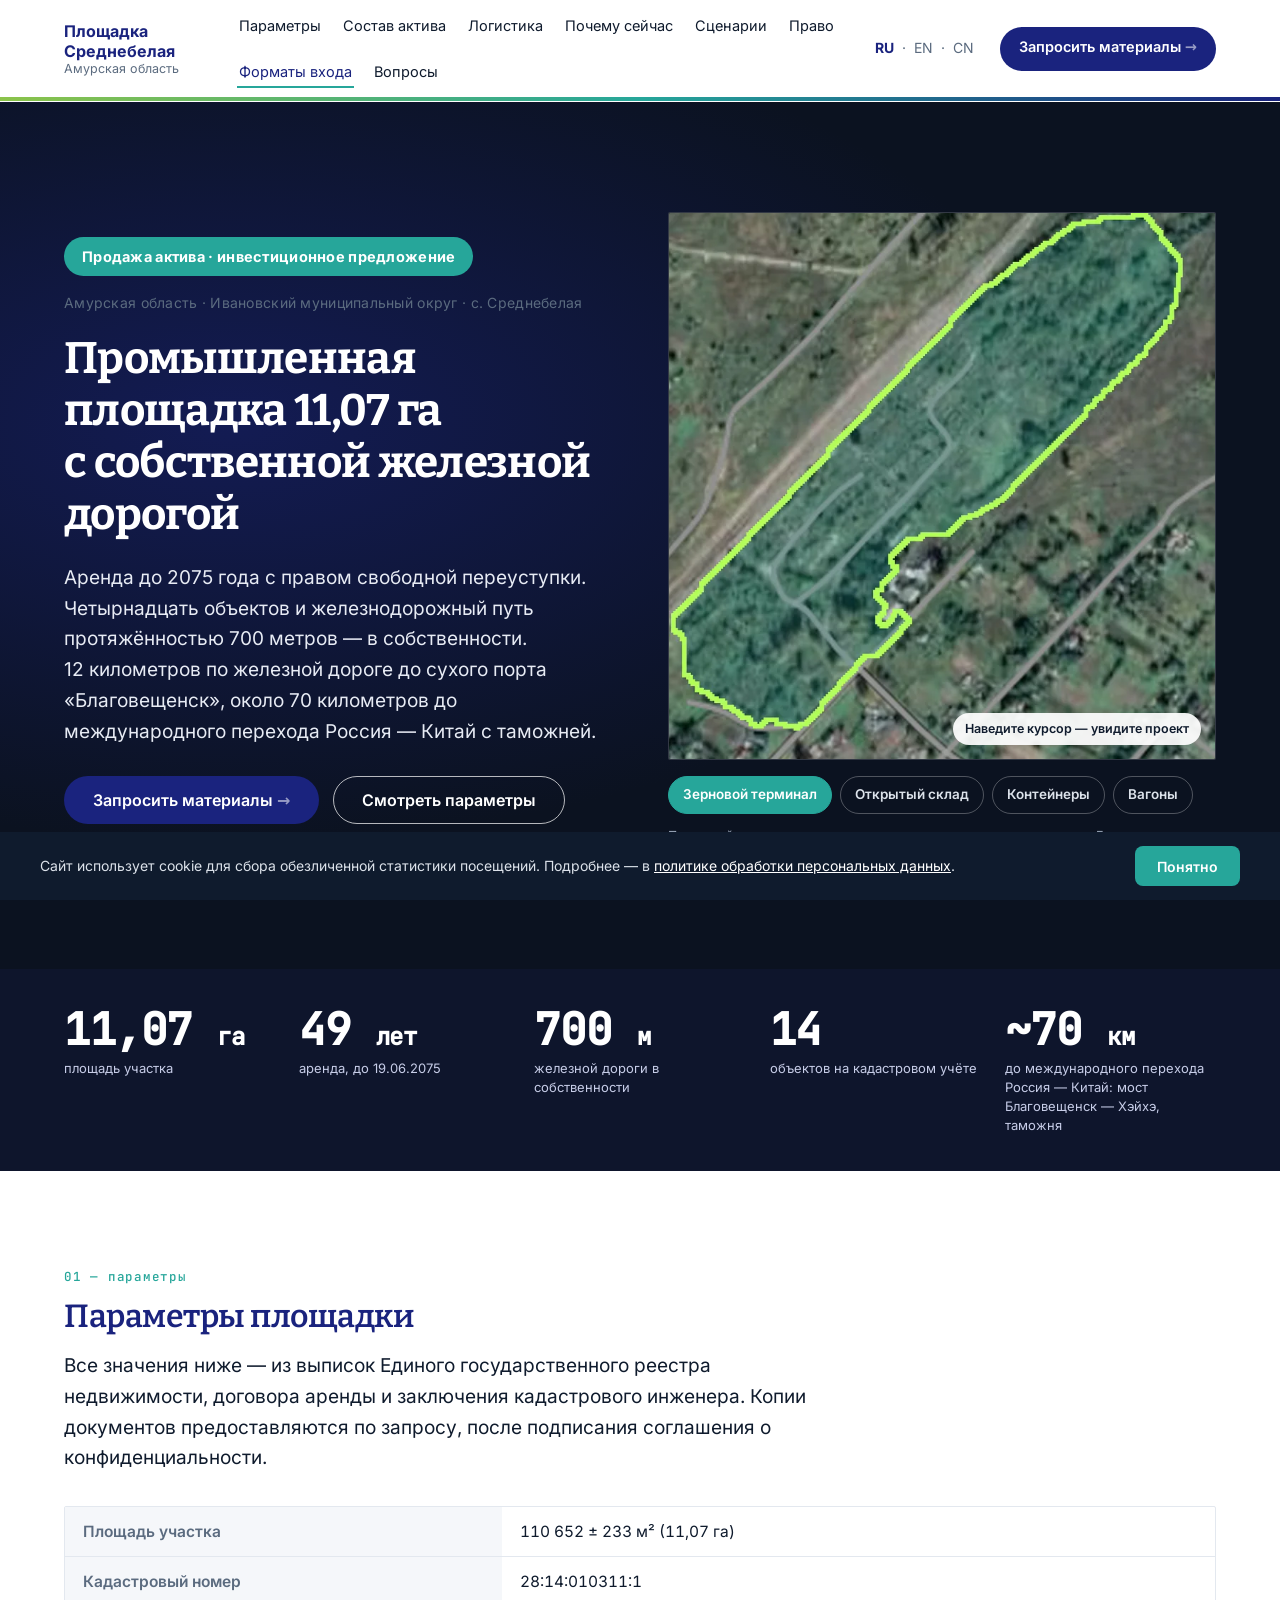
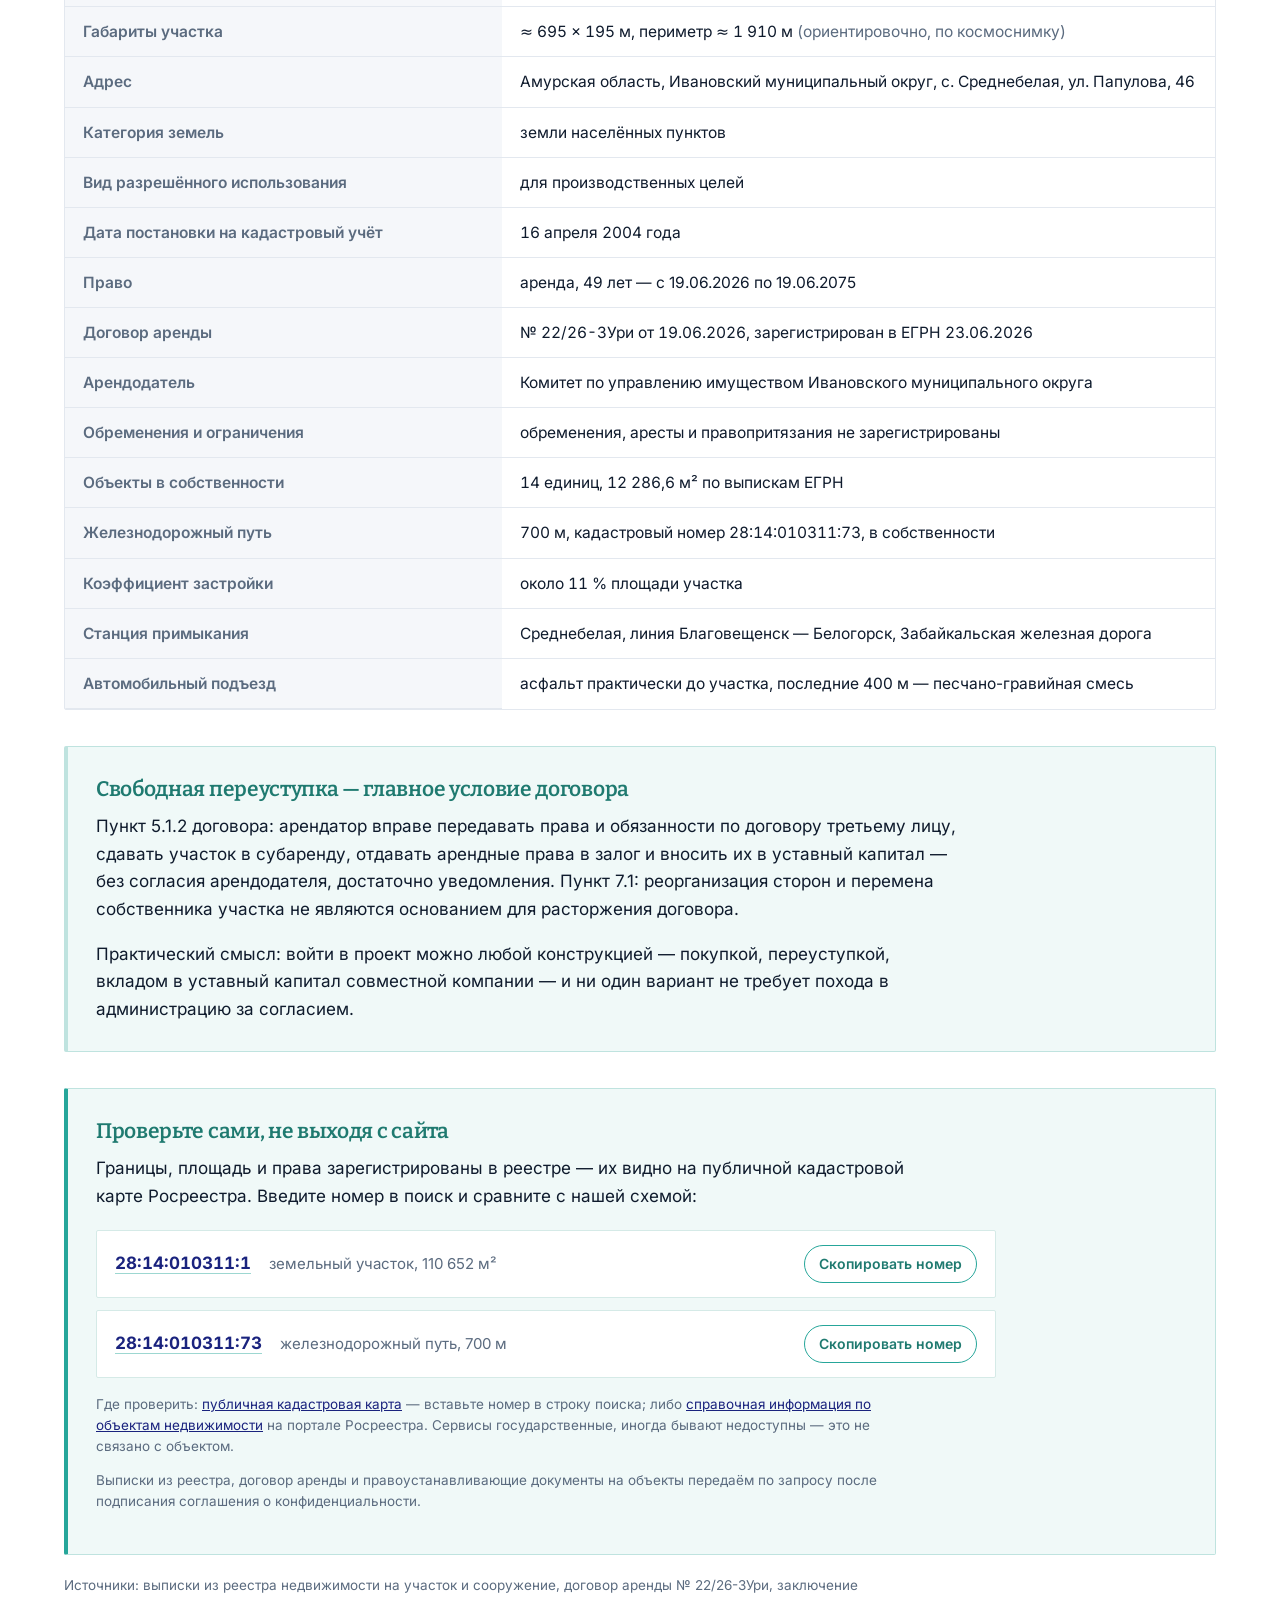
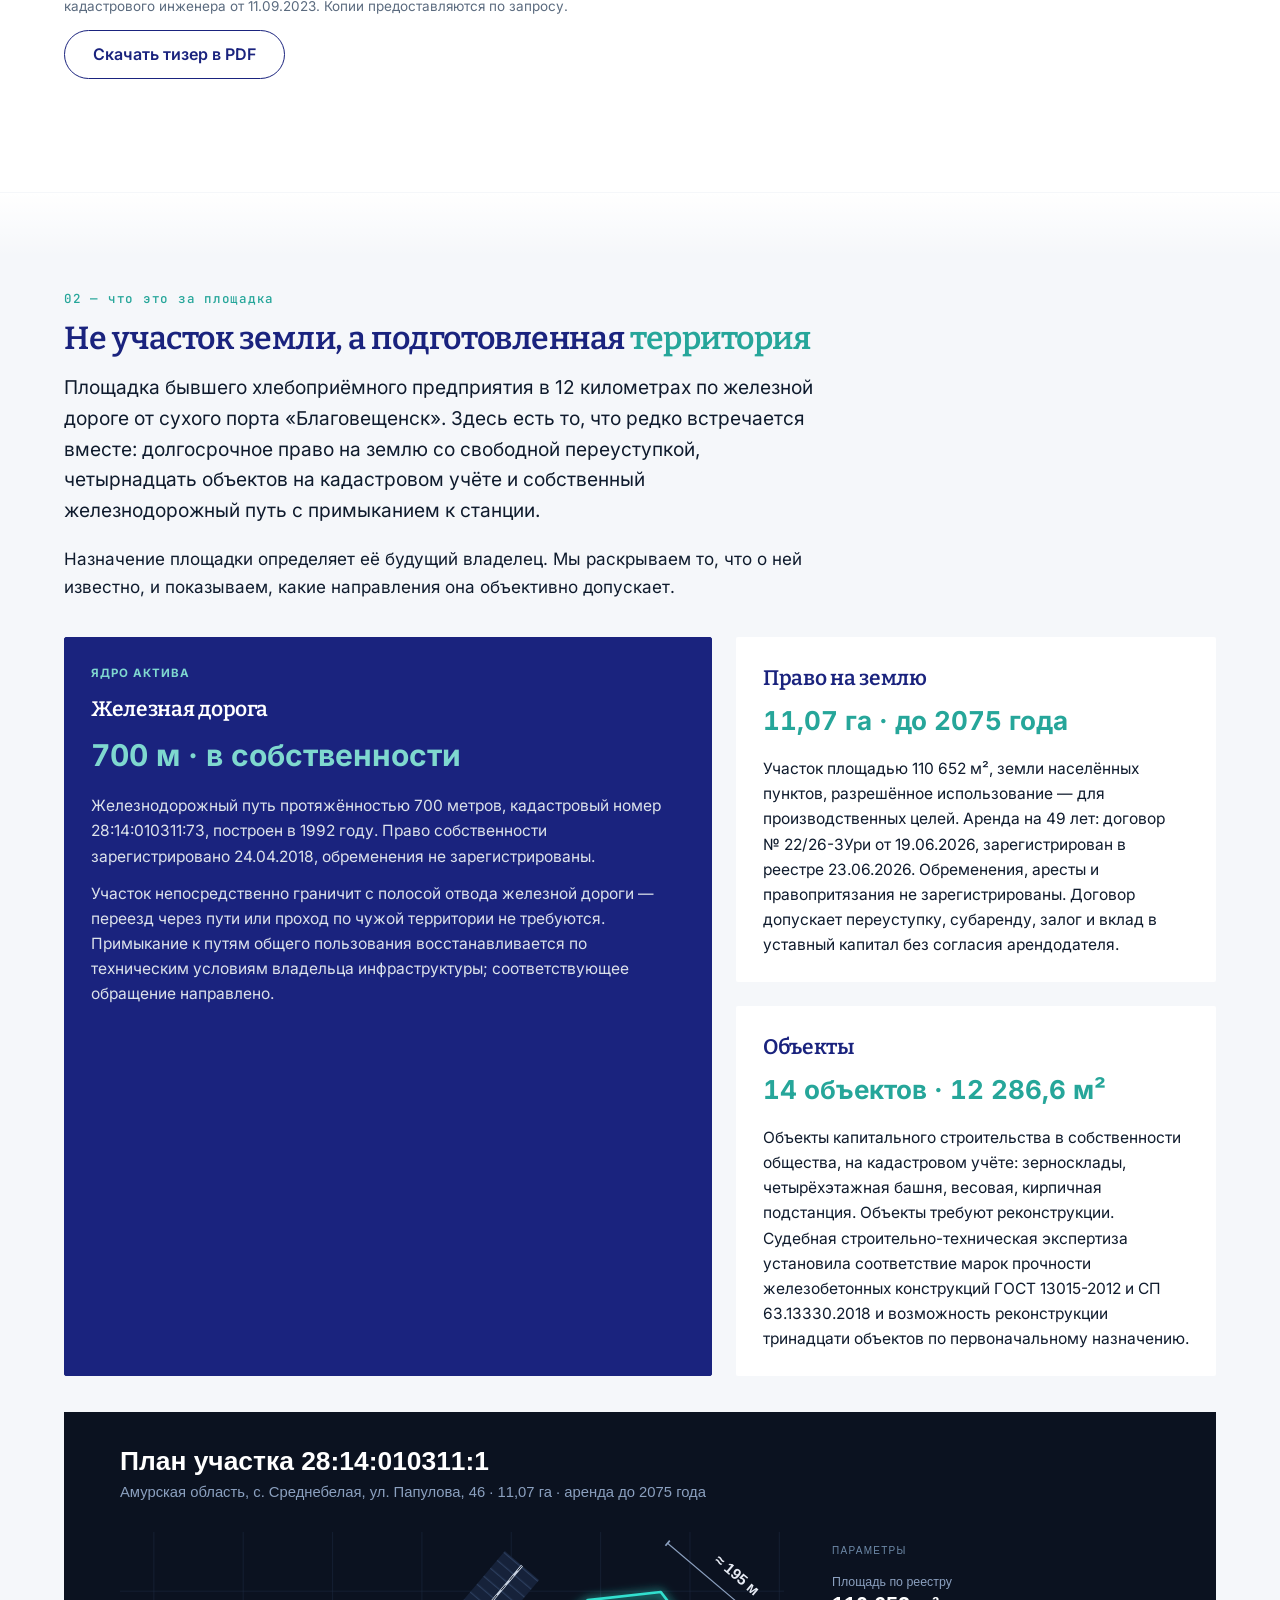
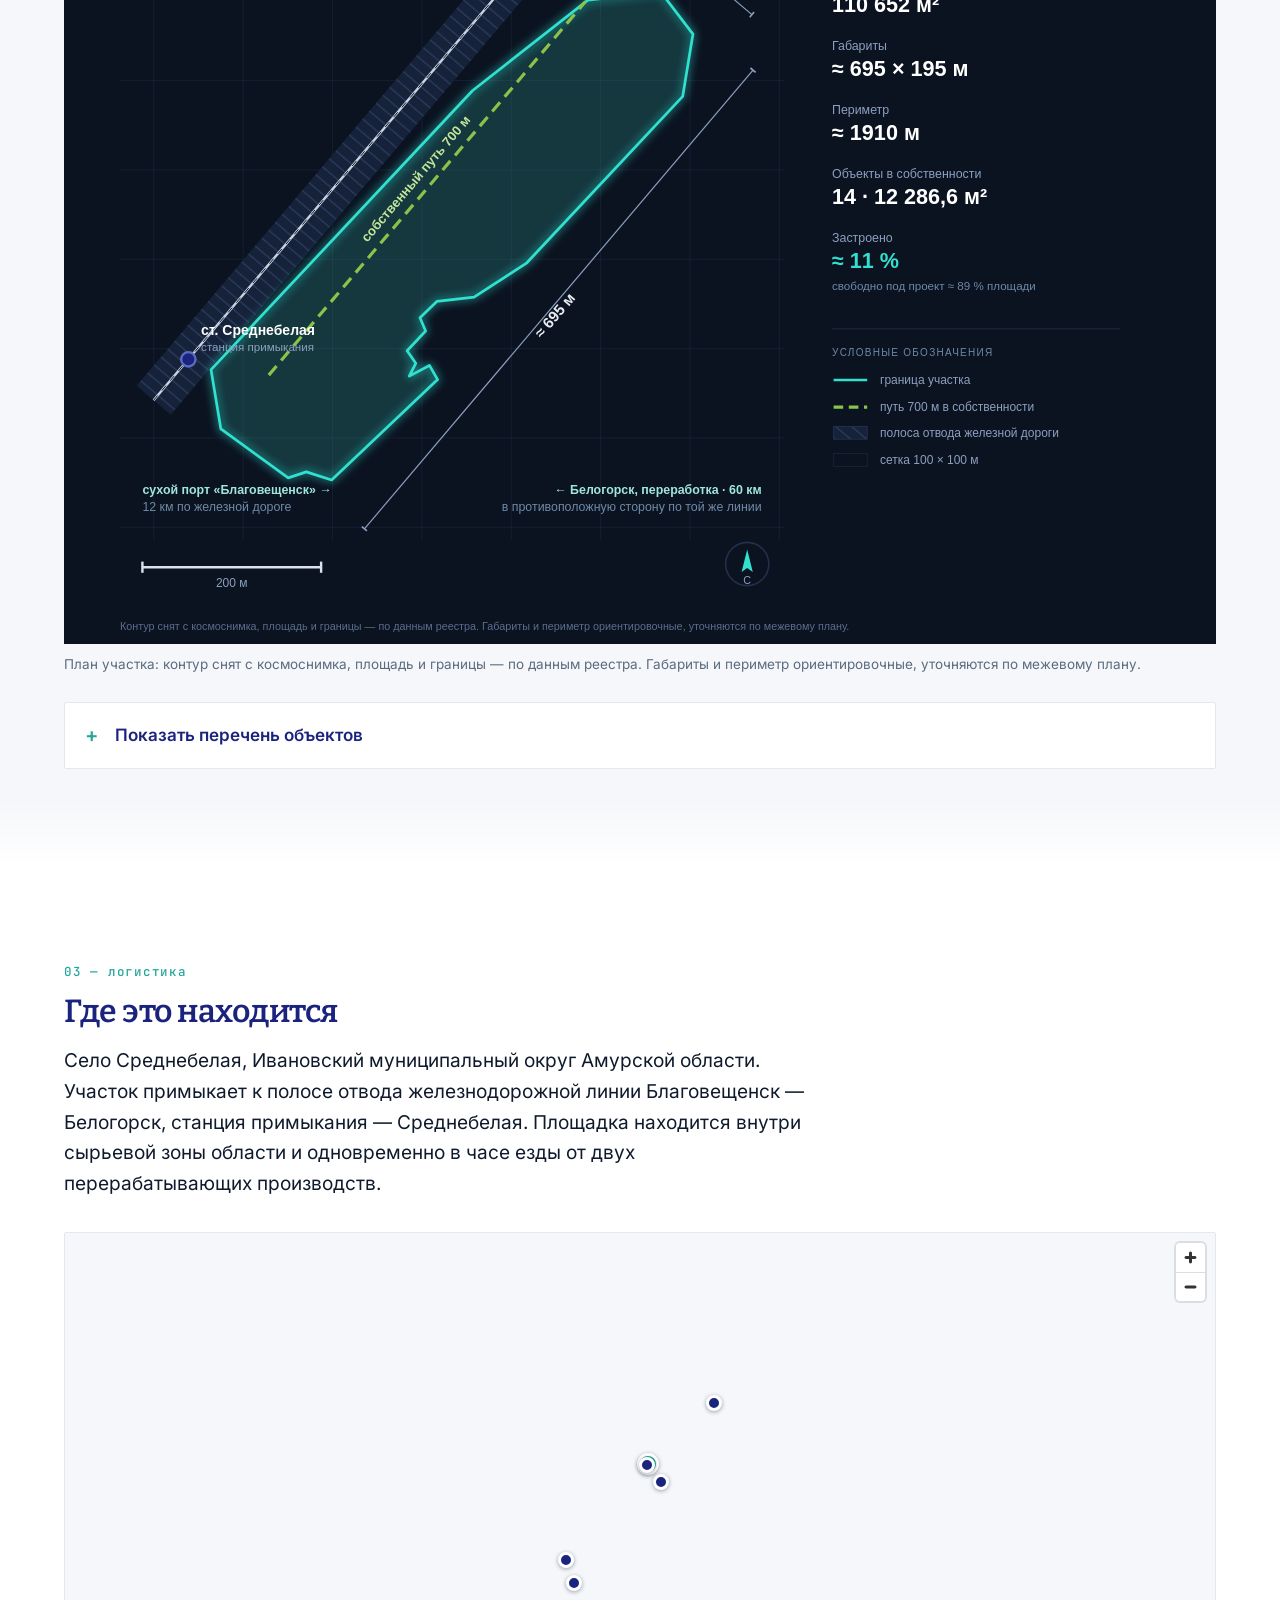
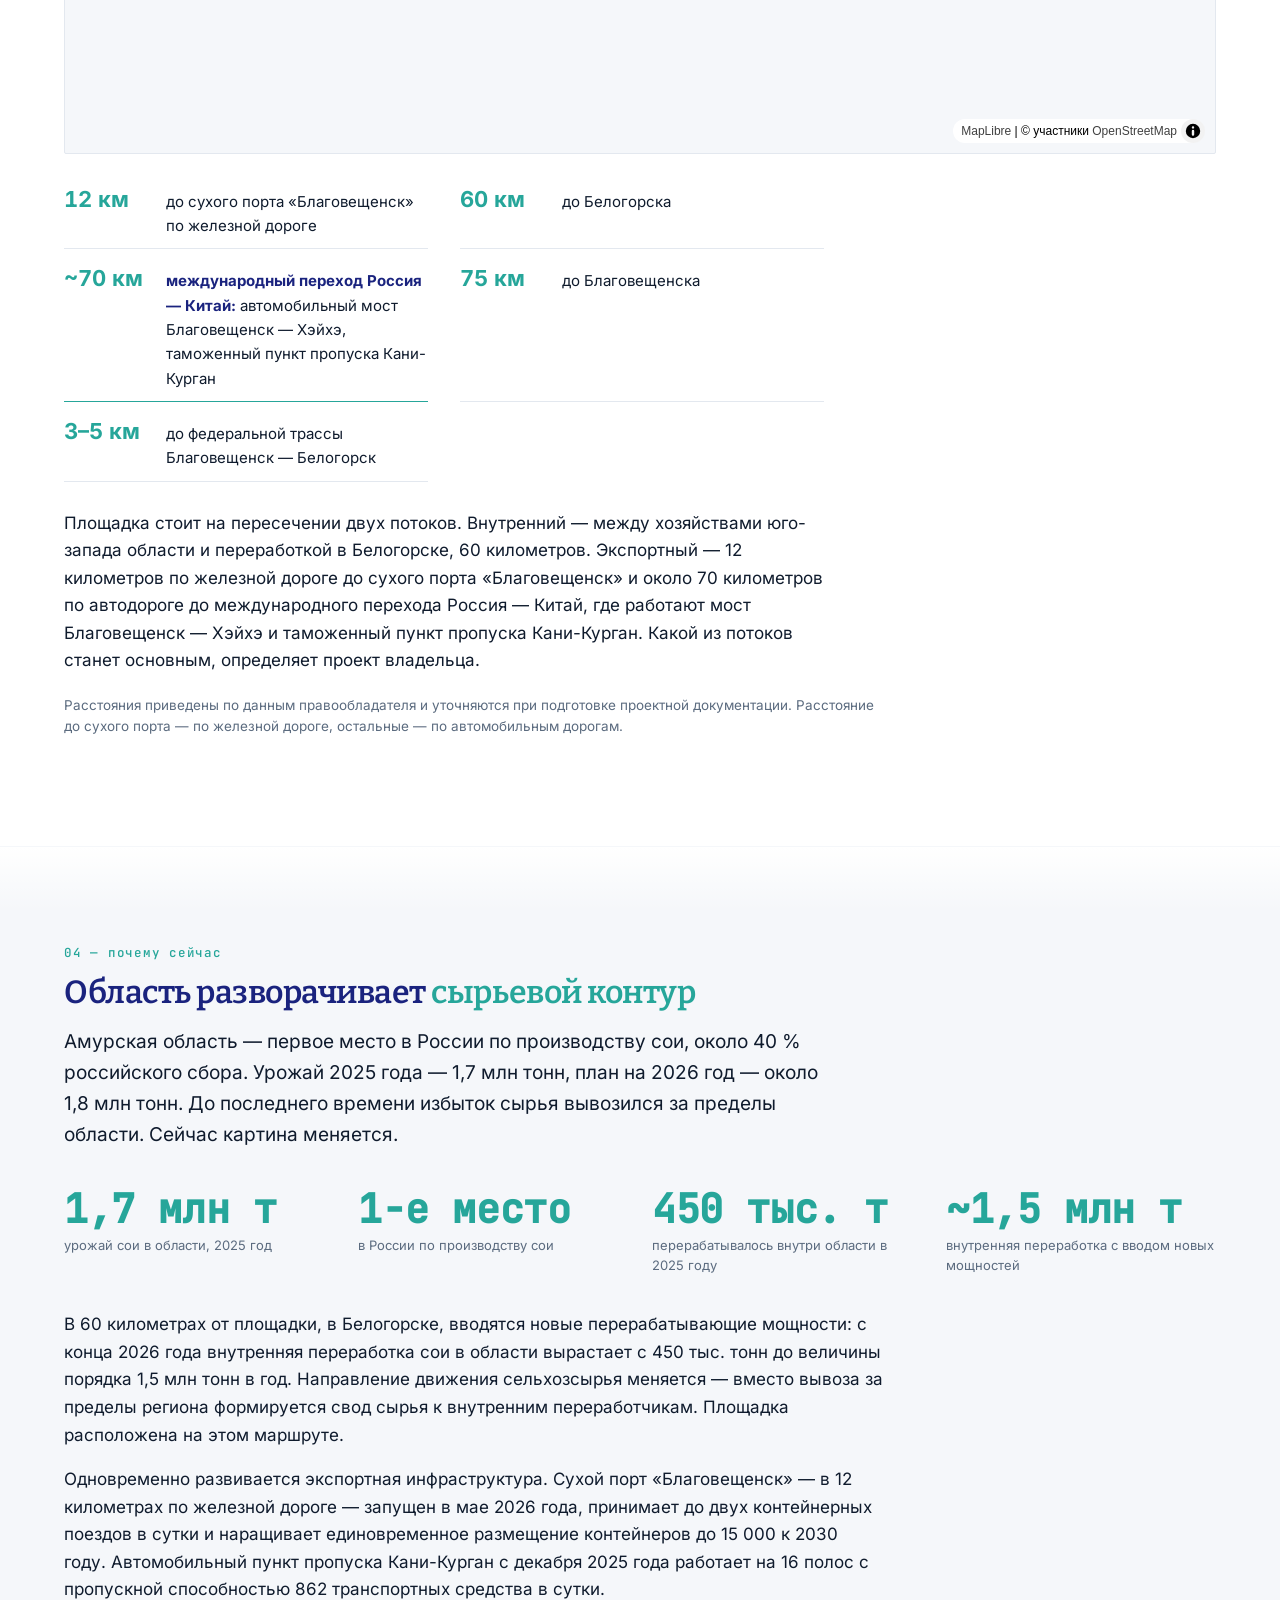
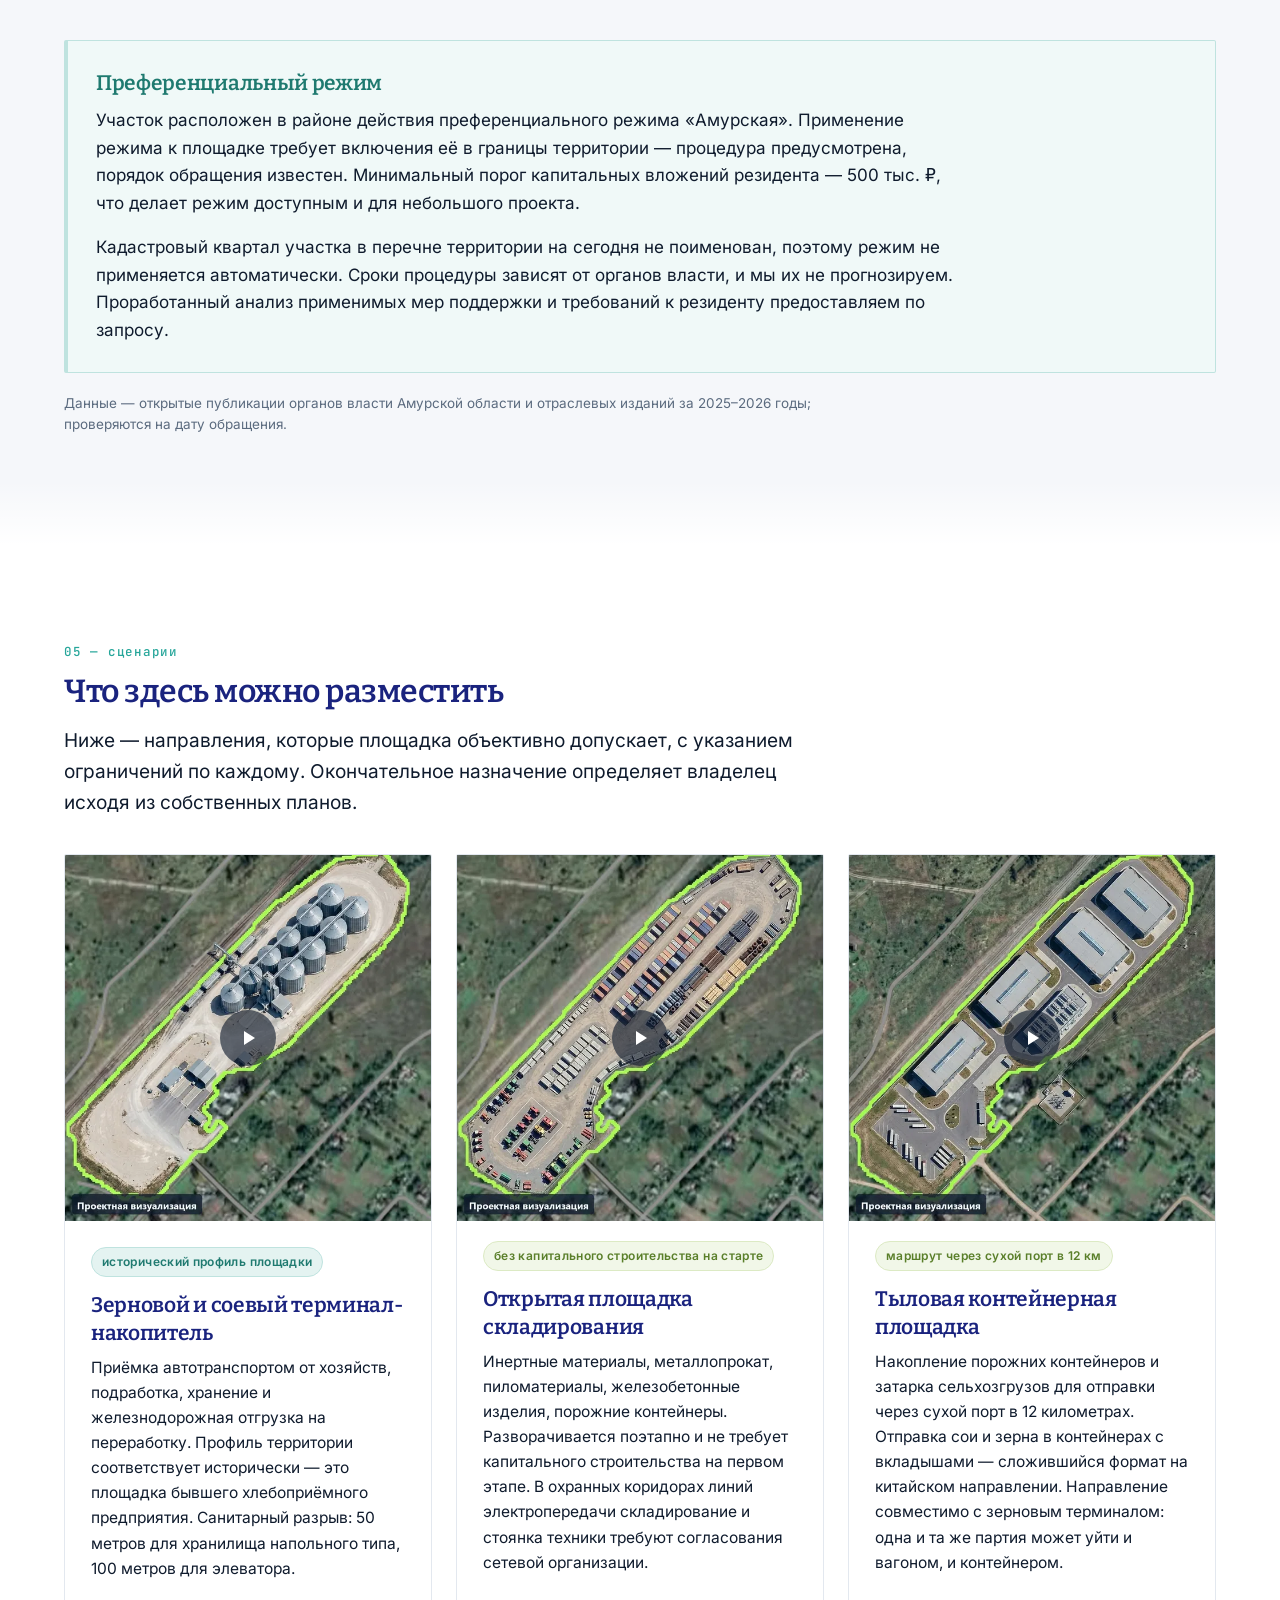
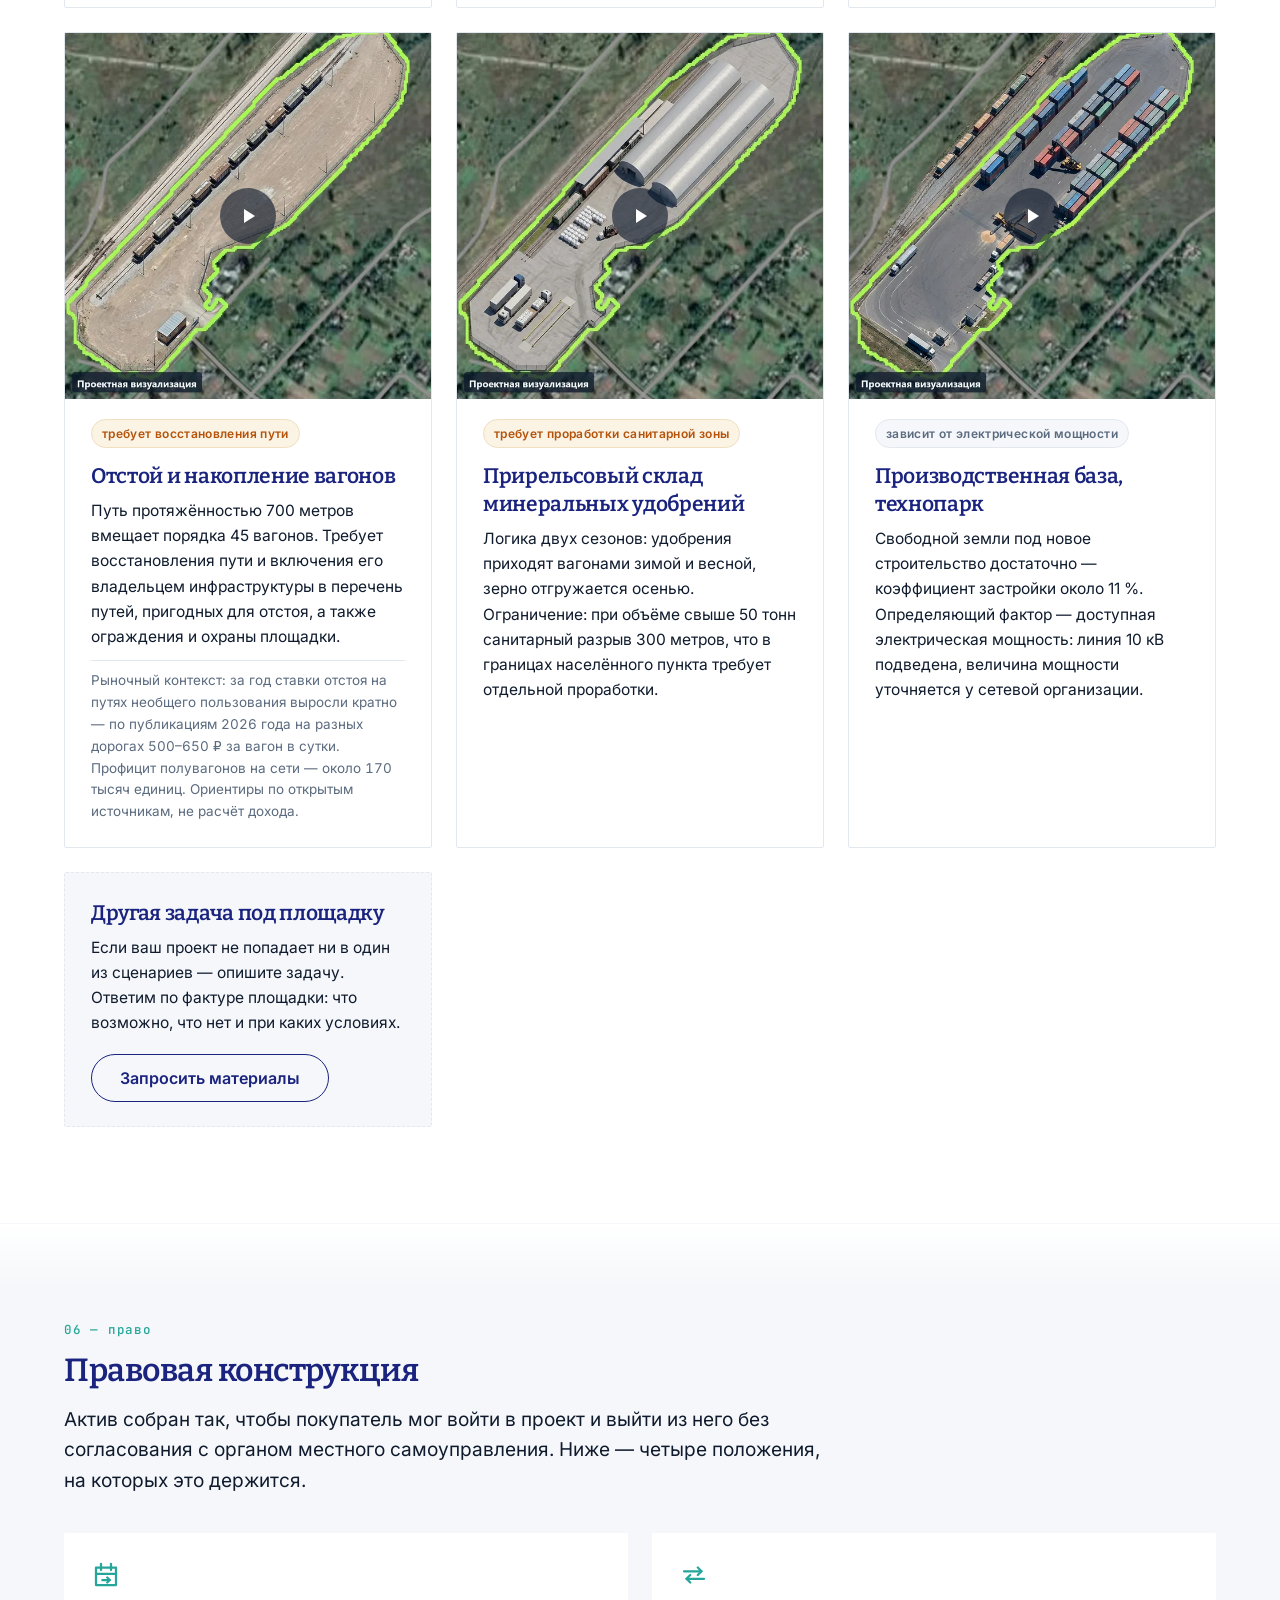
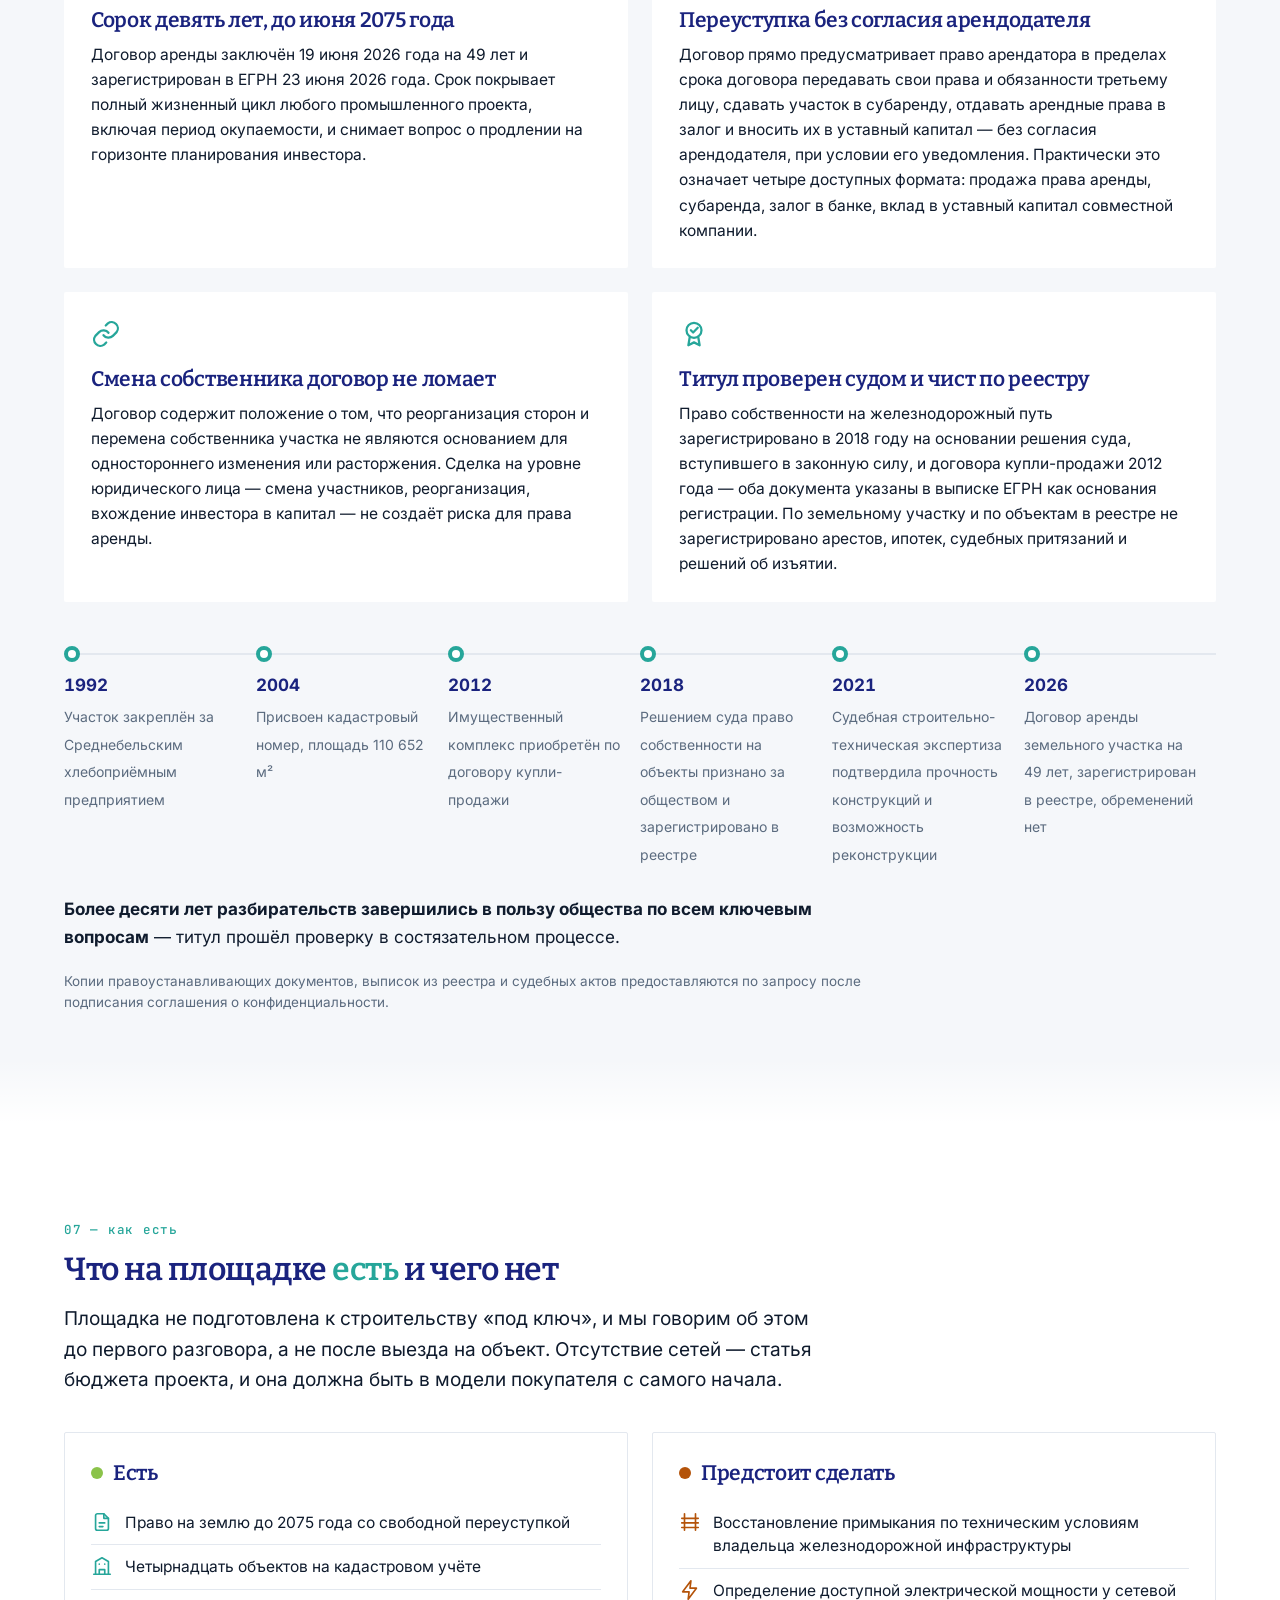
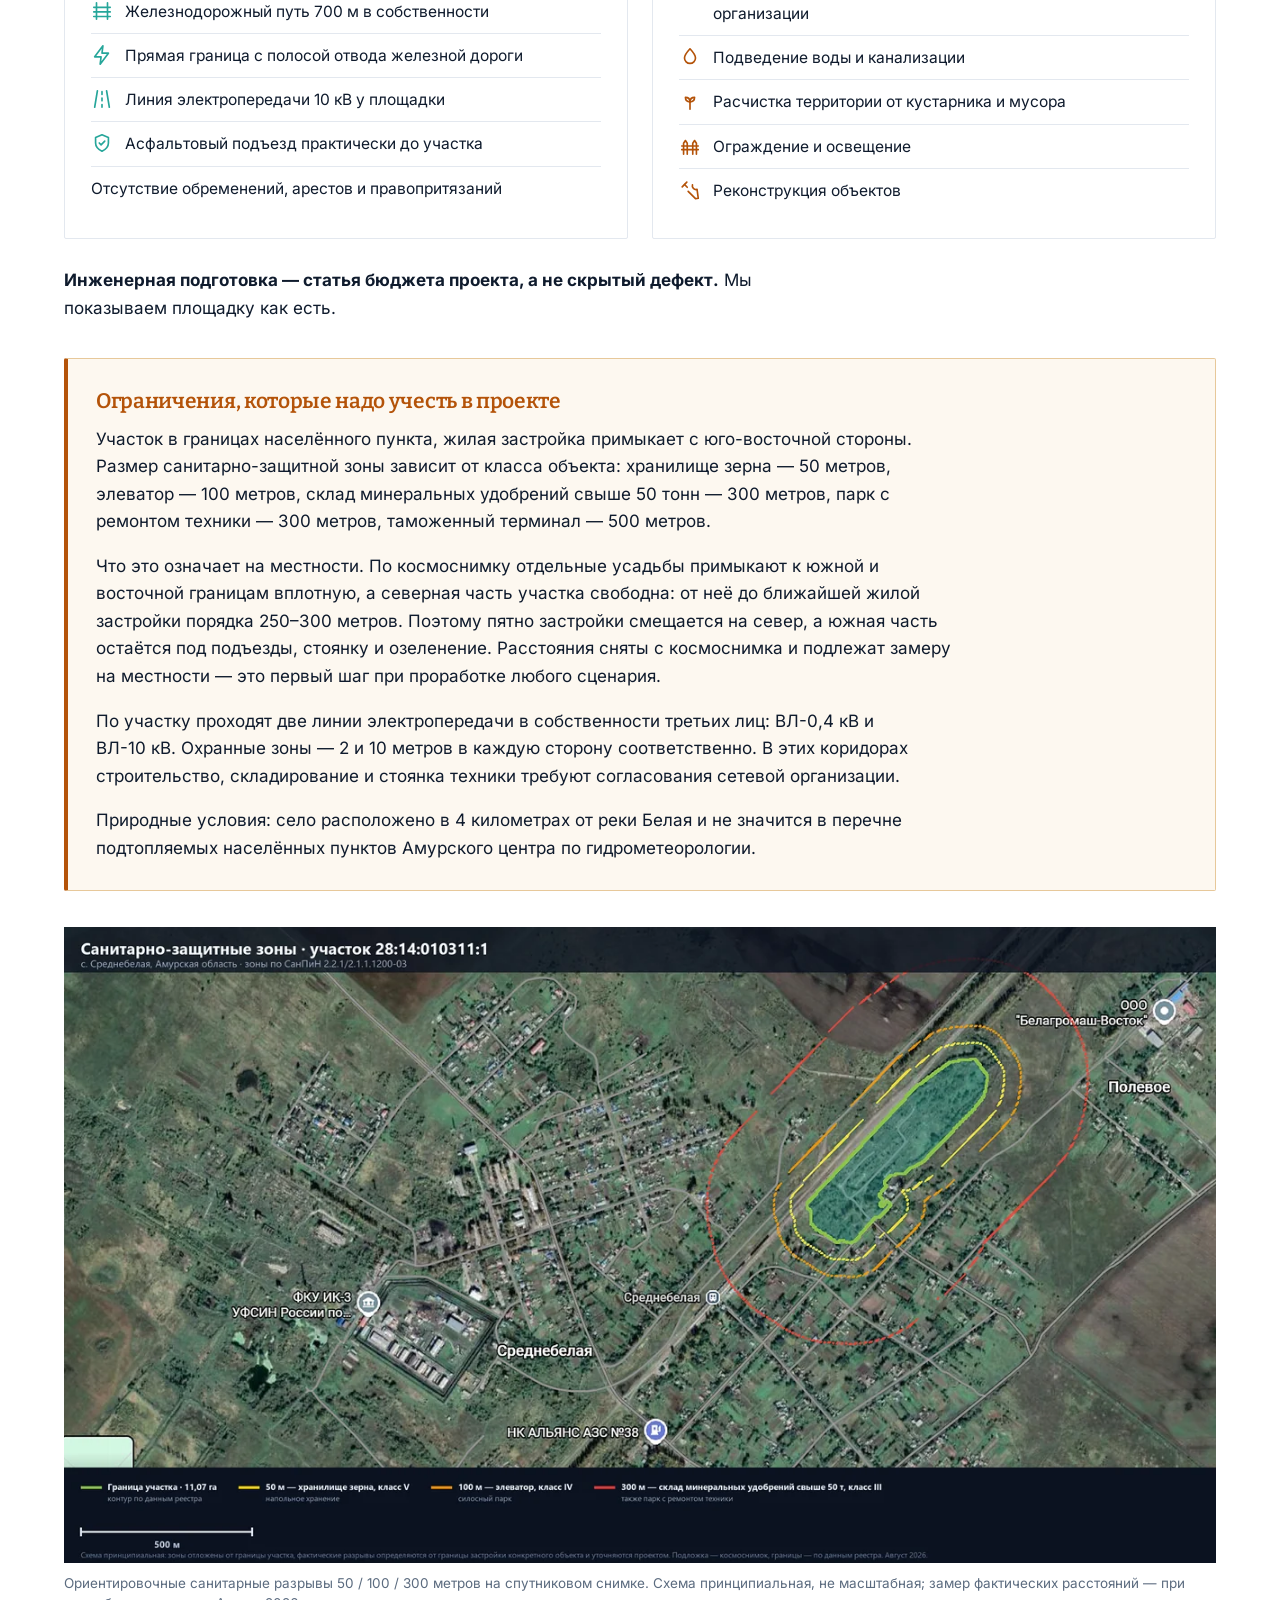
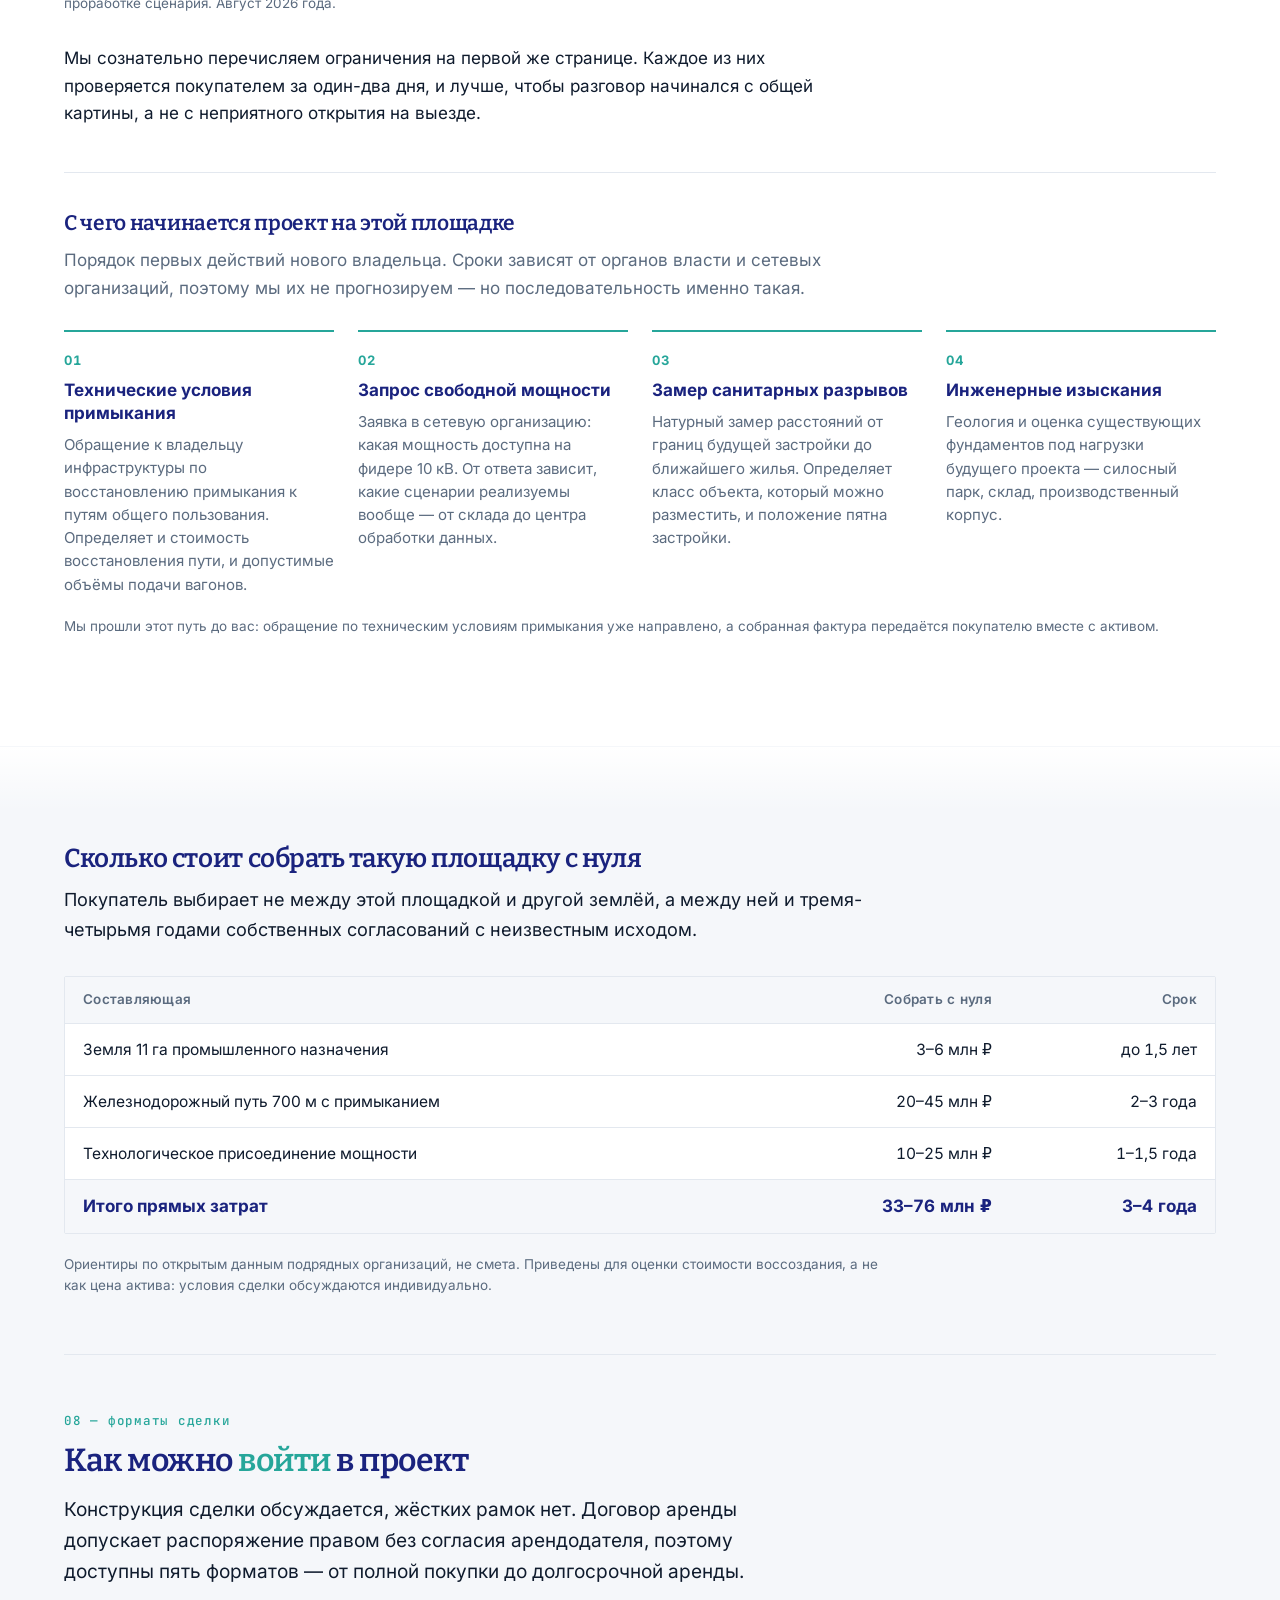
==== commit d2abf3c0: "Логотип в подвале заметнее, особенно на телефоне Евгений не нашёл его в мобильной версии. Логотип бы" ====
--- a/index.html
+++ b/index.html
@@ -1070,7 +1070,7 @@
   </div>
   <div class="container footer-credit">
     <a class="fcr-logo" href="https://www.faktlab.ru" target="_blank" rel="noopener" aria-label="ИИщенко LAB — faktlab.ru">
-      <img src="assets/logo-ilab-light.png" alt="ИИщенко LAB" width="92" height="22" loading="lazy" decoding="async">
+      <img src="assets/logo-ilab-light.png" alt="ИИщенко LAB" width="92" height="28" decoding="async">
     </a>
     <span>Подготовка материалов, сопровождение, сайт</span>
   </div>
--- a/styles.css
+++ b/styles.css
@@ -705,10 +705,15 @@
 .footer-credit{display:flex;align-items:center;gap:12px;flex-wrap:wrap;
   margin-top:28px;padding-top:18px;border-top:1px solid rgba(255,255,255,.08);
   font-size:12.5px;color:#7A8595;}
-.footer-credit .fcr-logo{display:inline-flex;opacity:.7;transition:opacity .18s ease;}
+.footer-credit .fcr-logo{display:inline-flex;opacity:.92;transition:opacity .18s ease;}
 .footer-credit .fcr-logo:hover,.footer-credit .fcr-logo:focus-visible{opacity:1;}
-.footer-credit img{display:block;height:22px;width:auto;}
-@media (max-width:520px){.footer-credit{gap:8px;font-size:12px;}}
+.footer-credit img{display:block;height:28px;width:auto;}
+@media (max-width:520px){
+  /* На телефоне подпись уходит под логотип: в строку они не влезают,
+     а прижатый к краю мелкий логотип на 375 px просто теряется. */
+  .footer-credit{gap:10px;font-size:12px;flex-direction:column;align-items:flex-start;}
+  .footer-credit img{height:32px;}
+}
 
 /* ============================================================
    Типографический слой (18.08.2026)
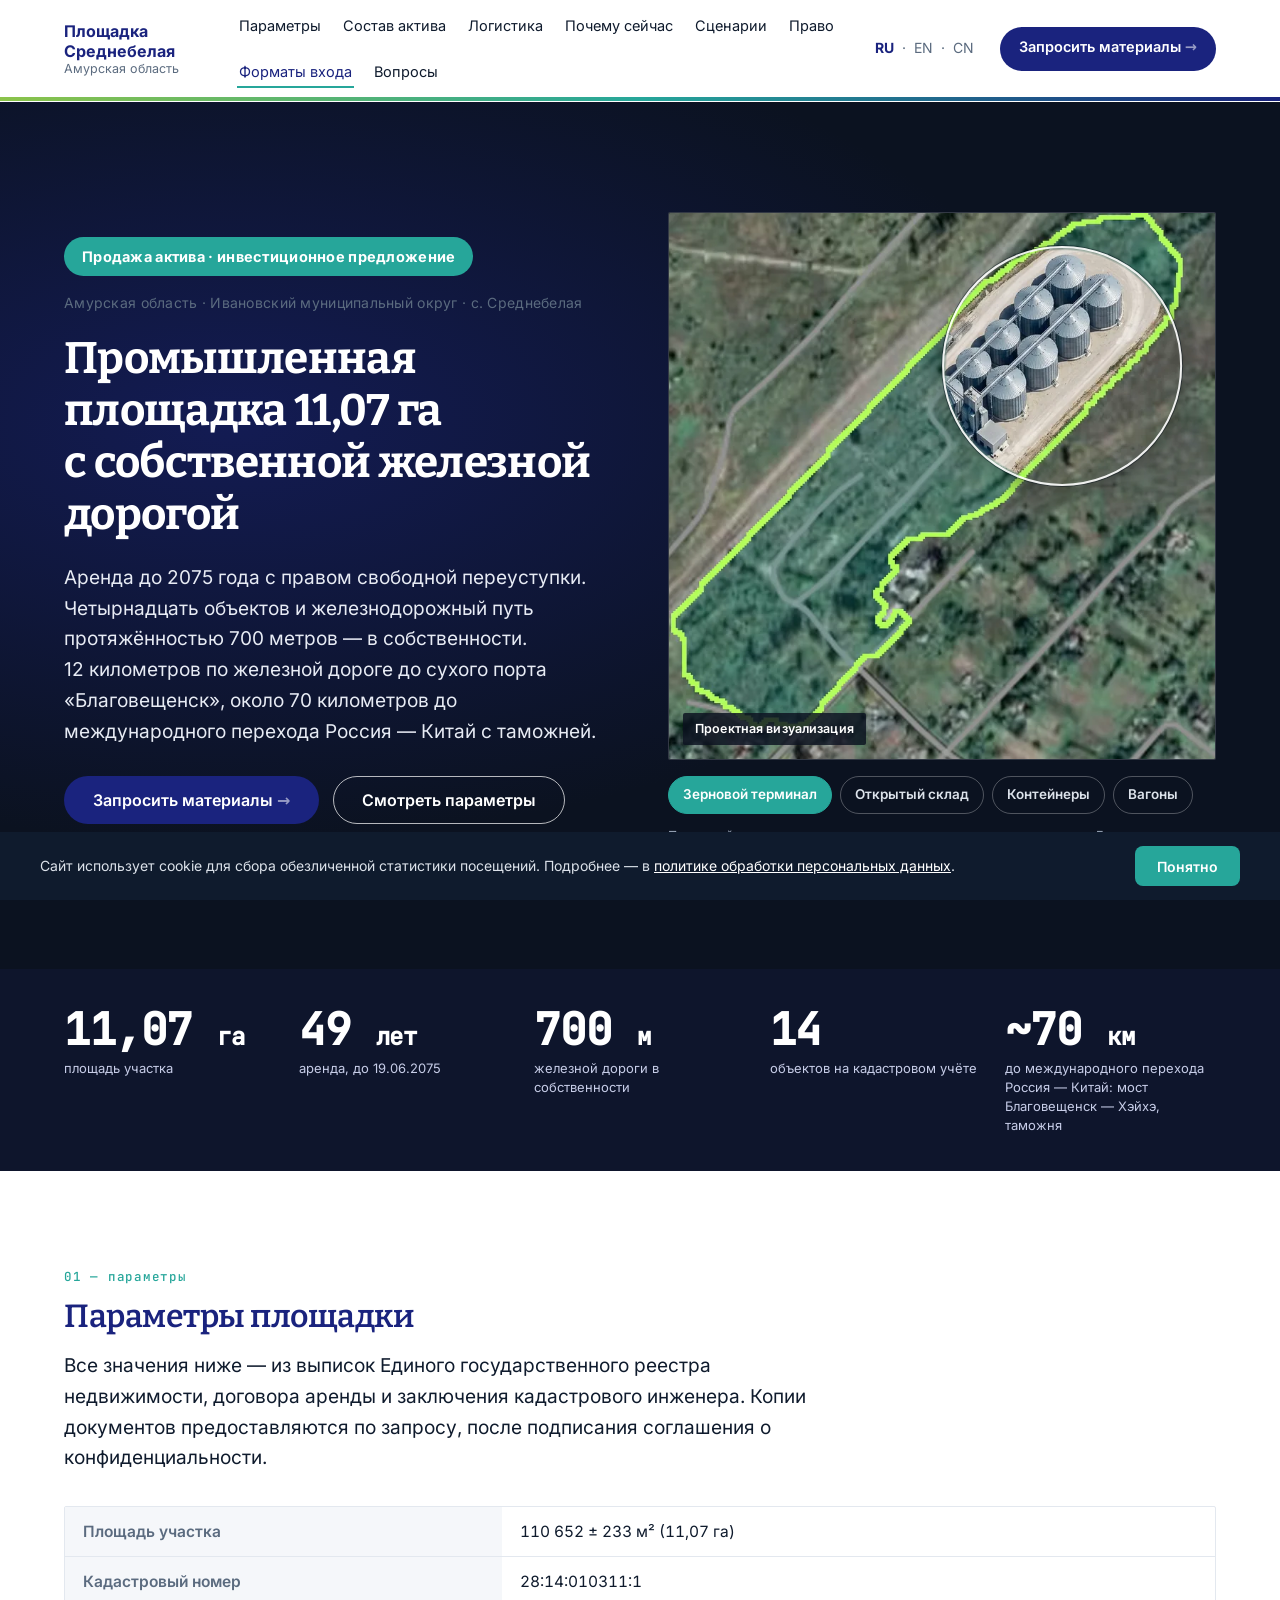
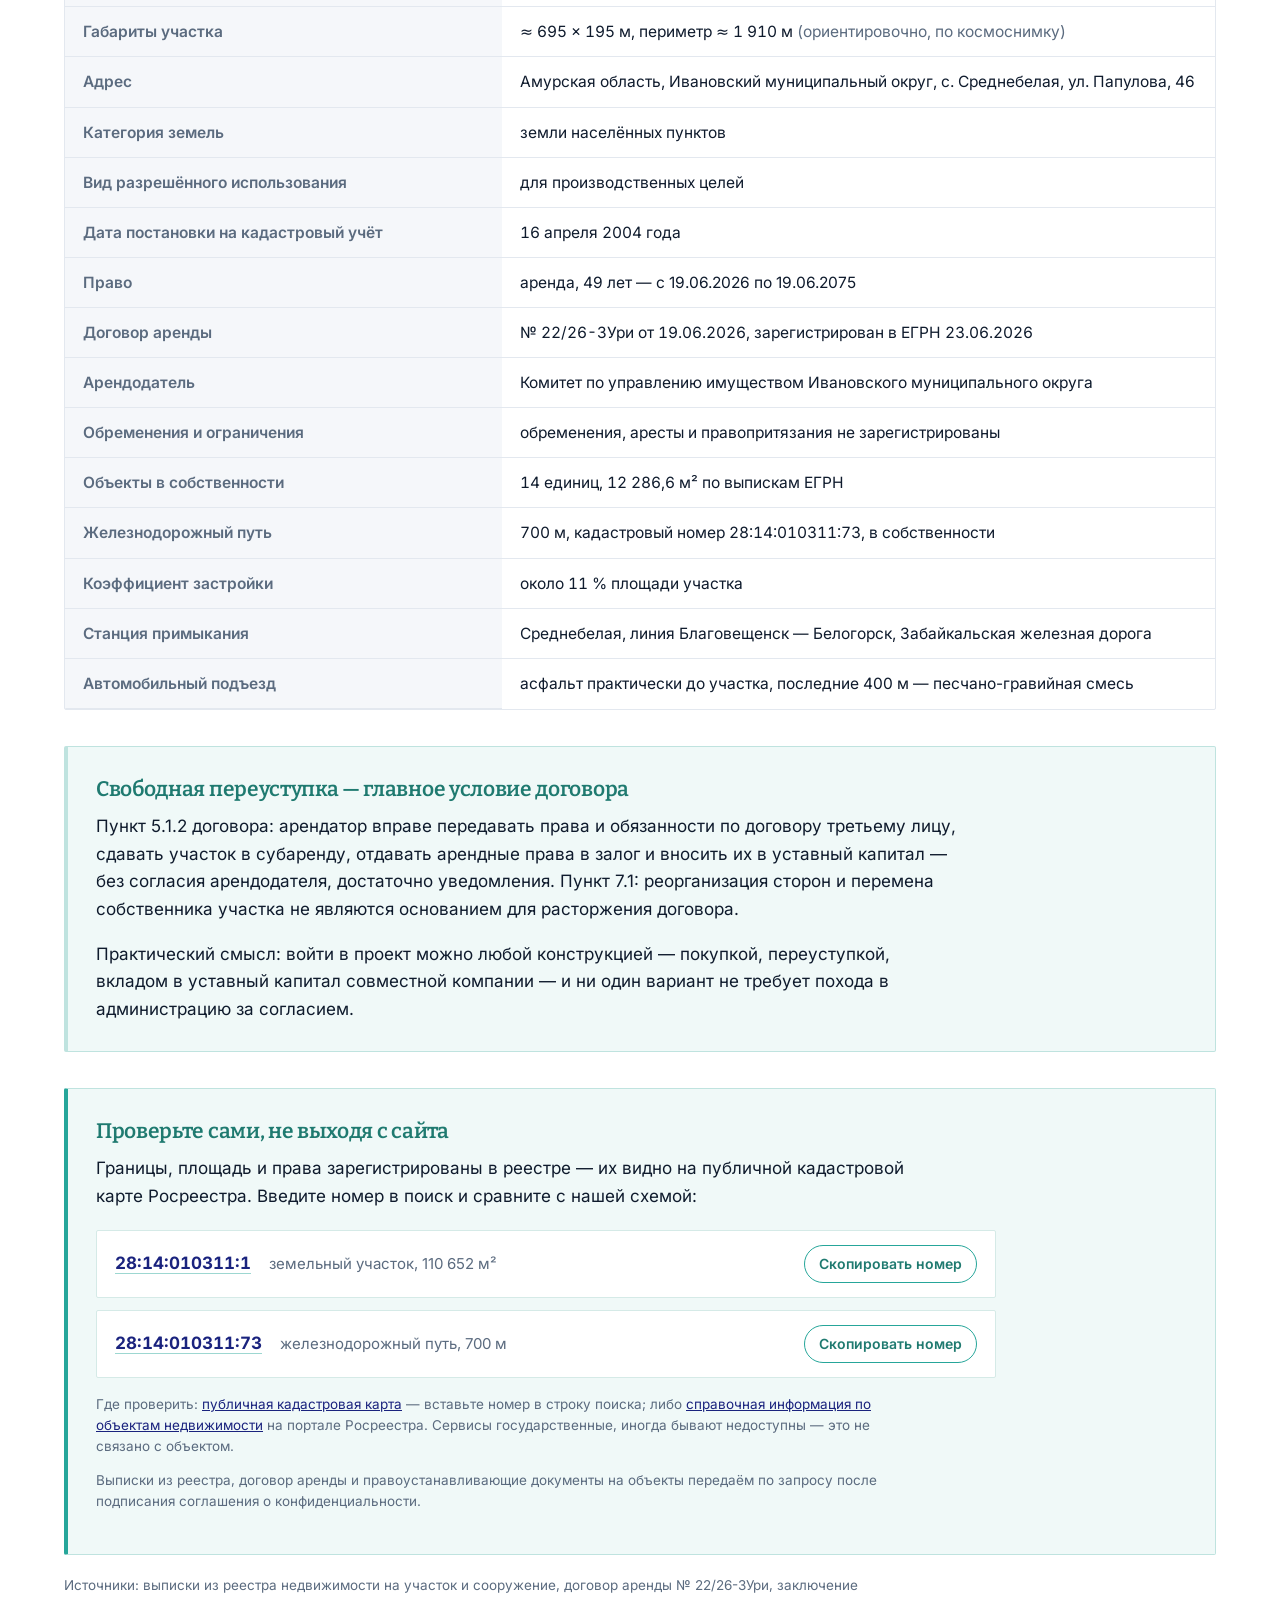
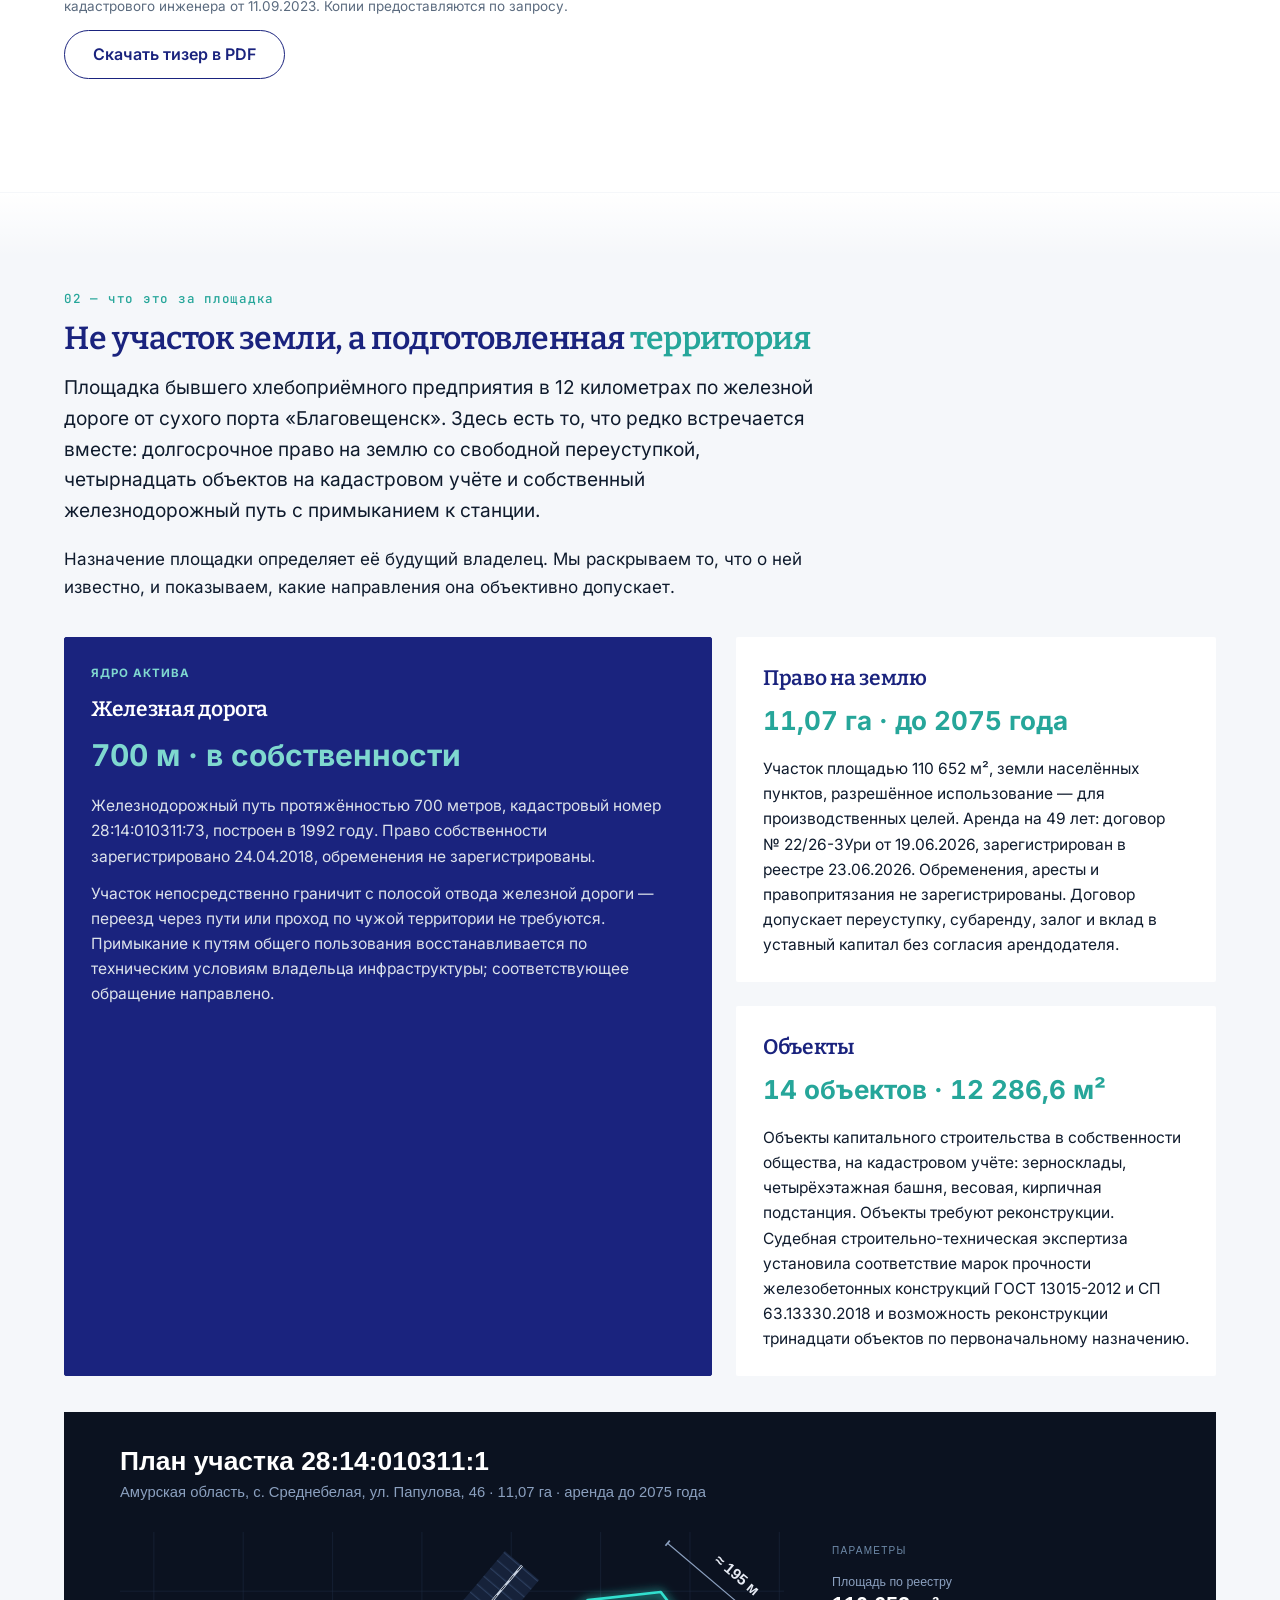
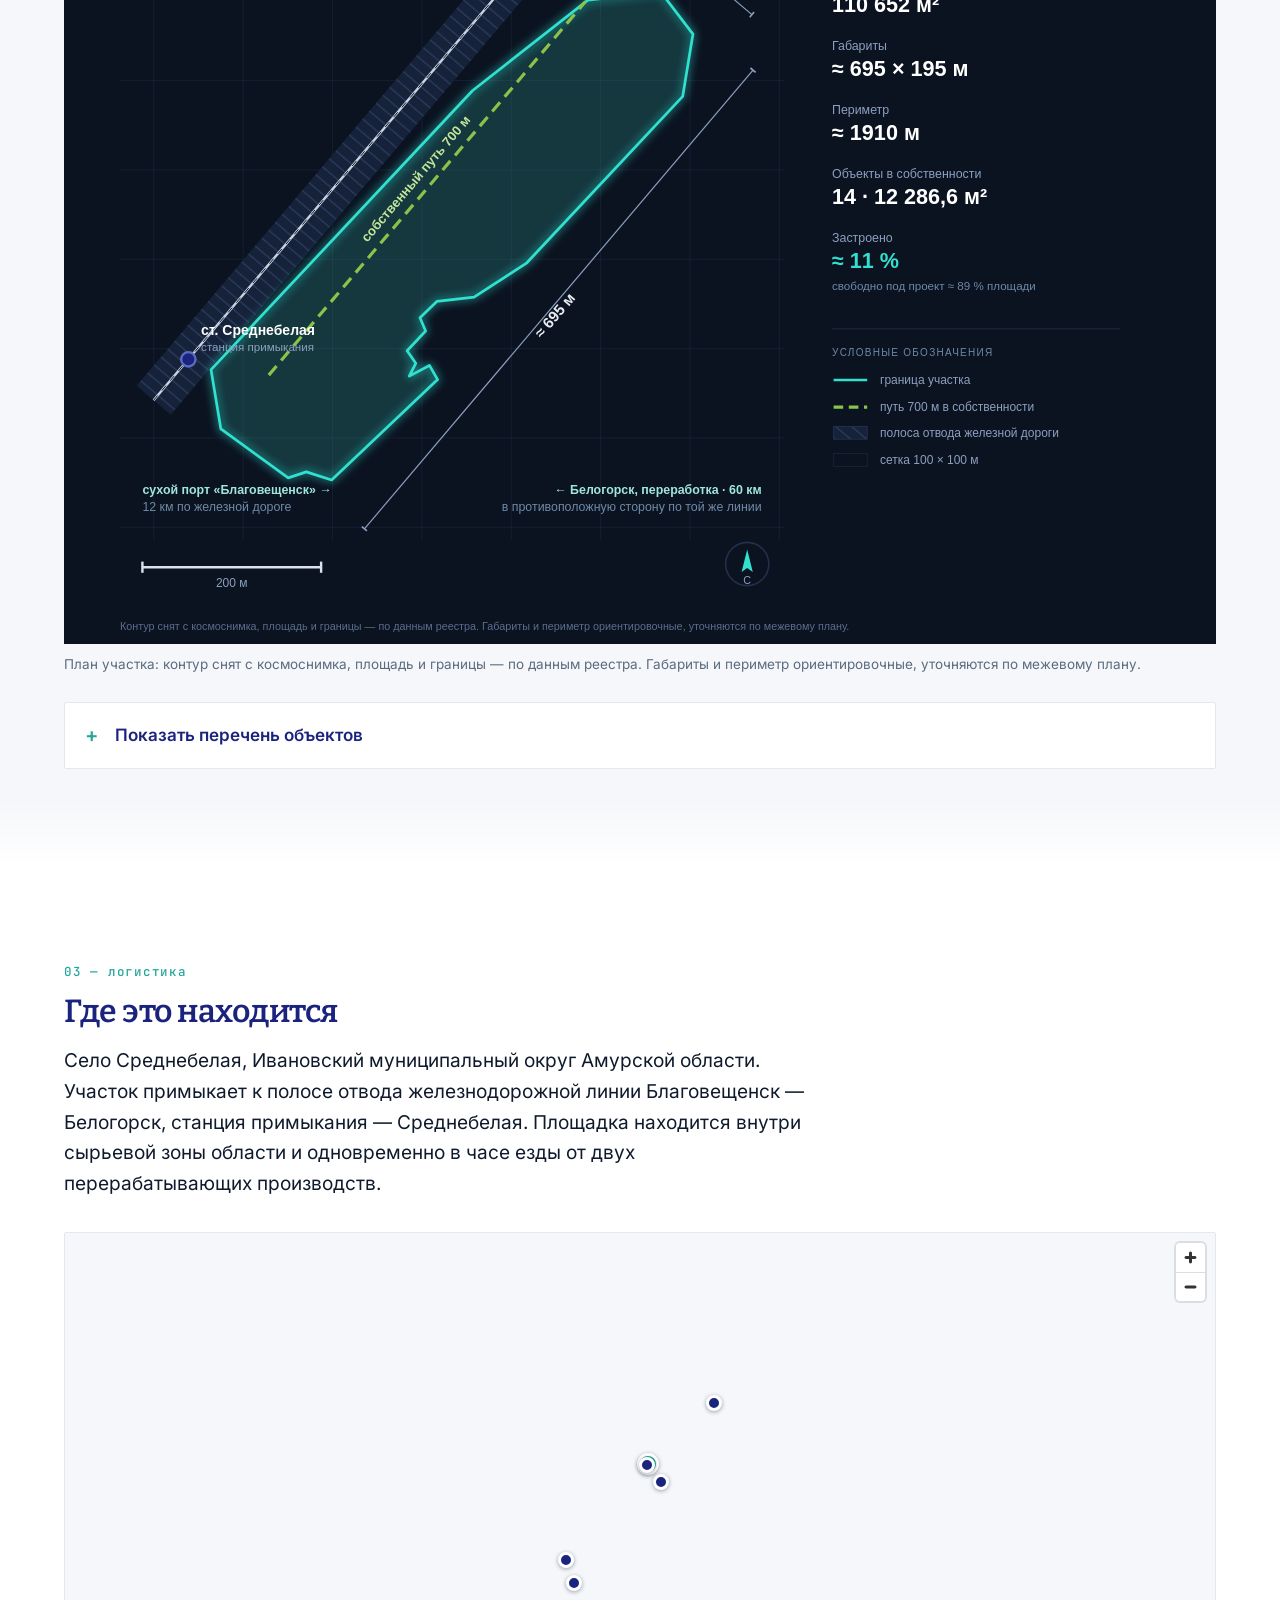
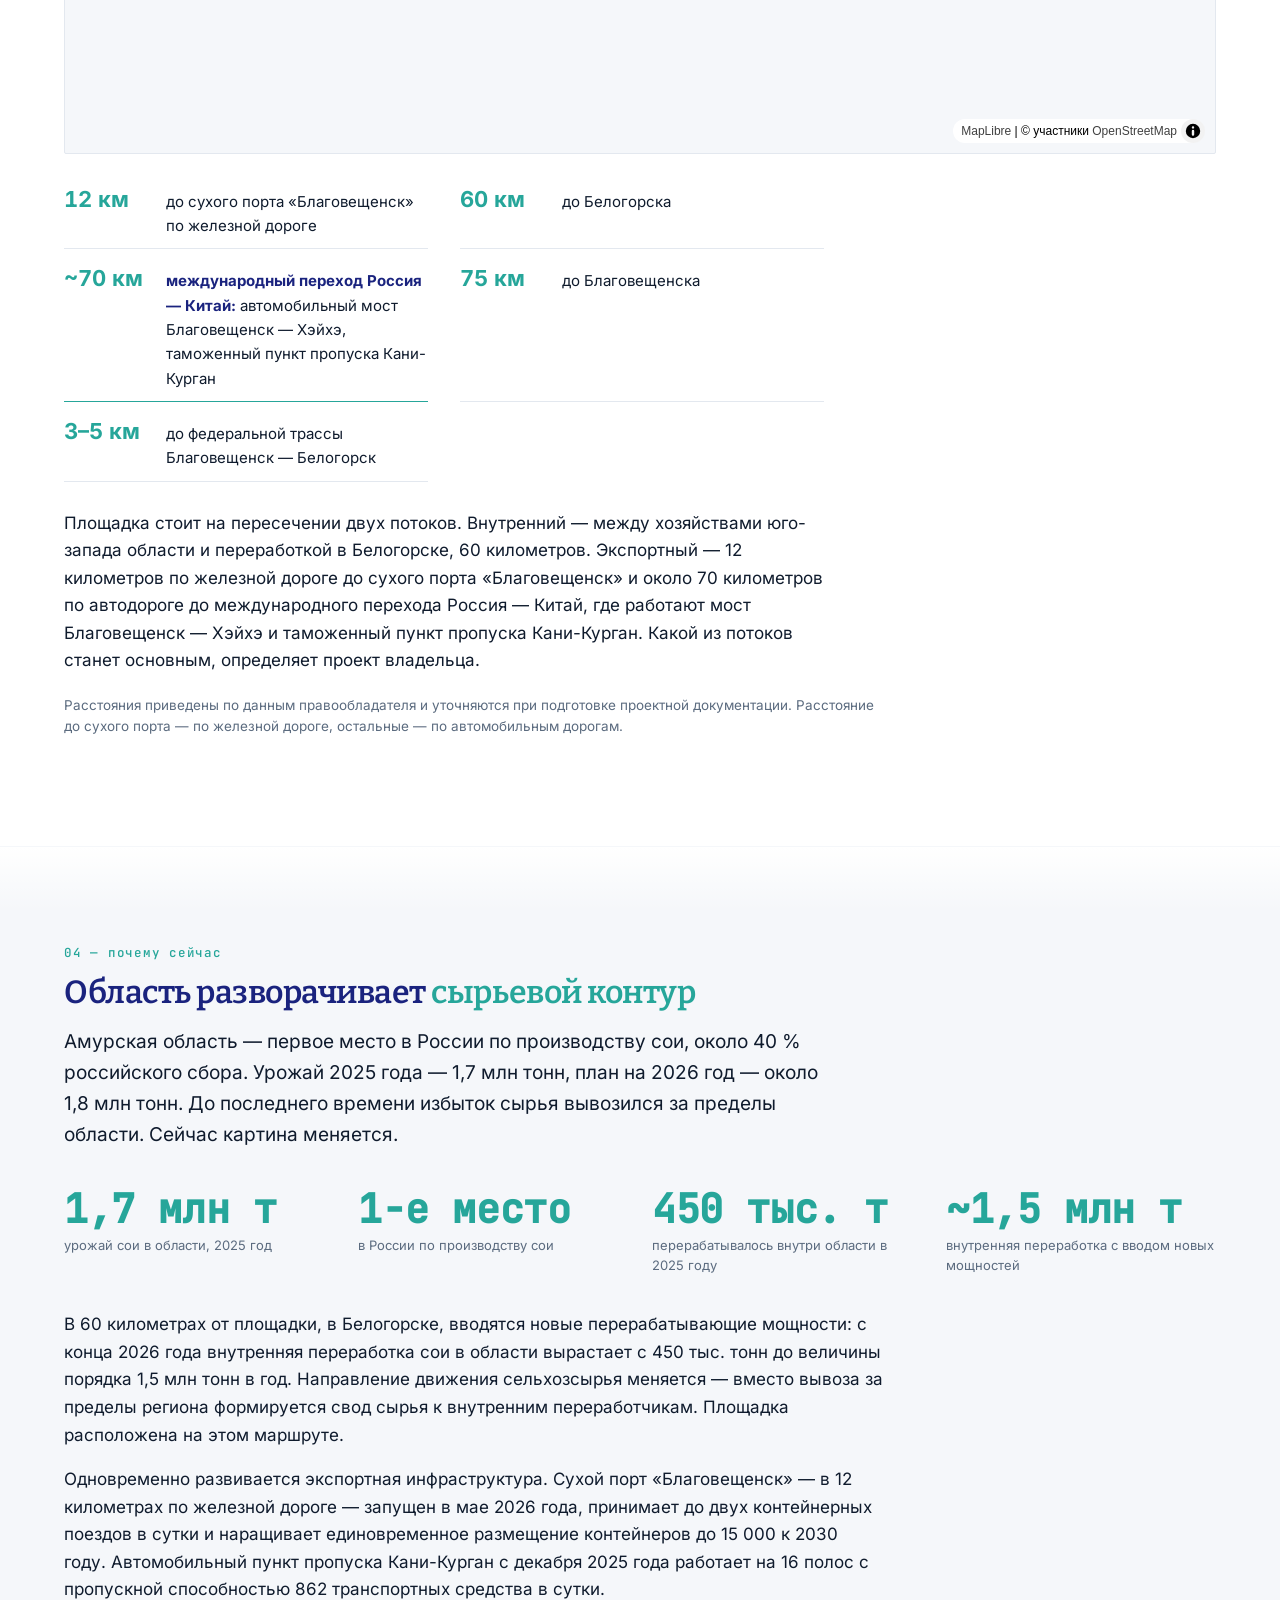
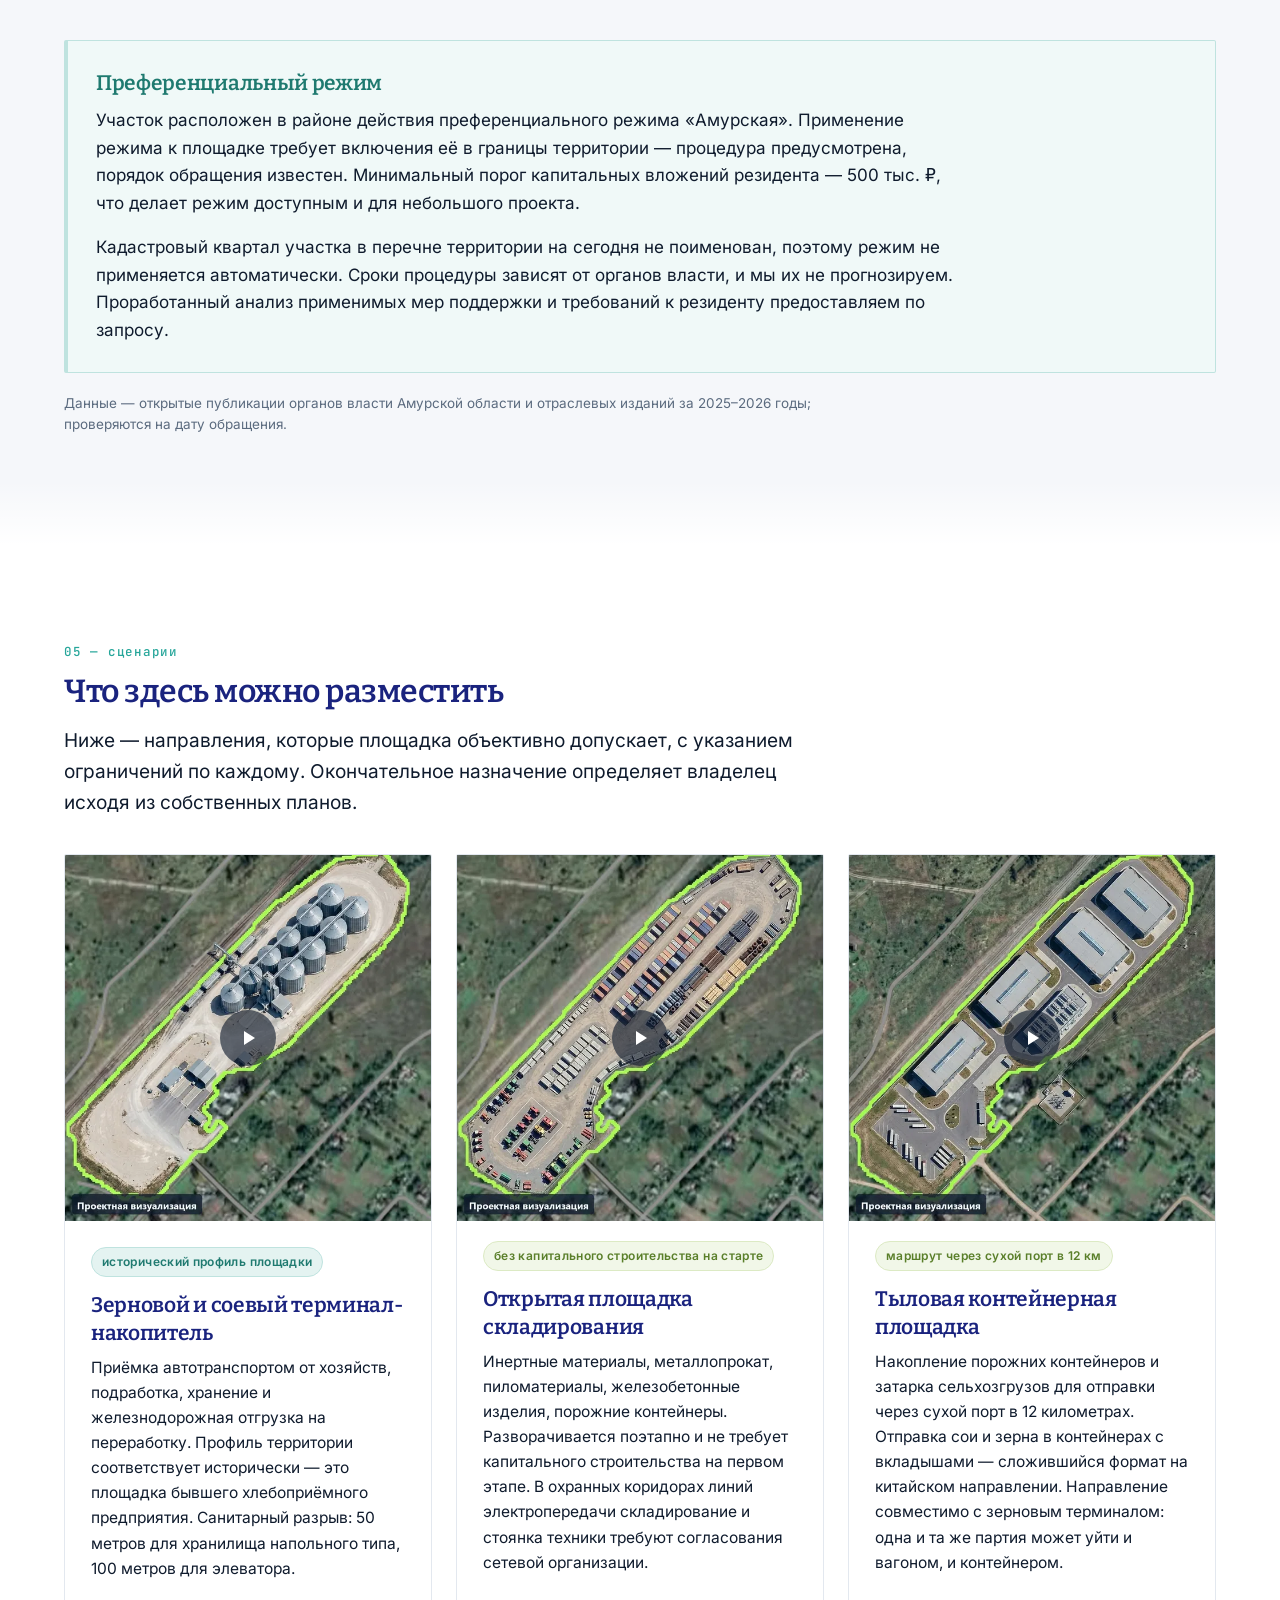
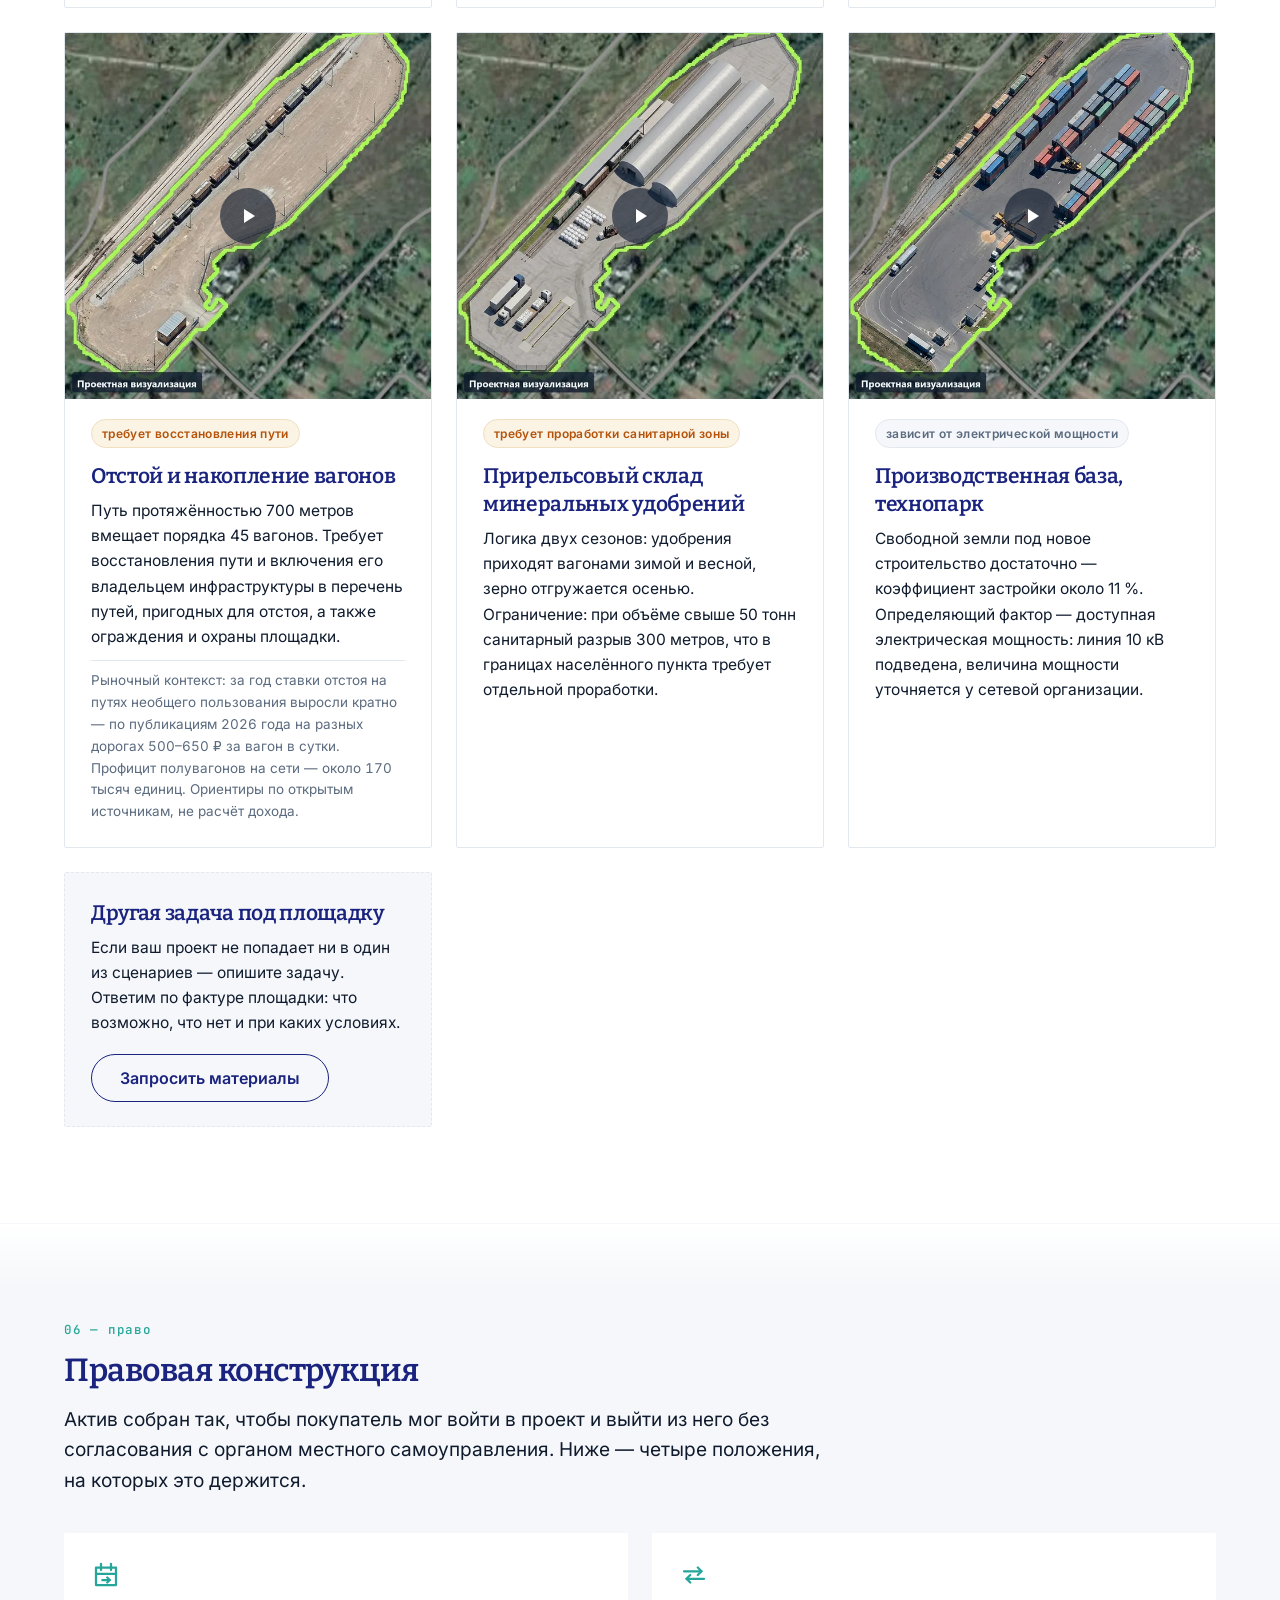
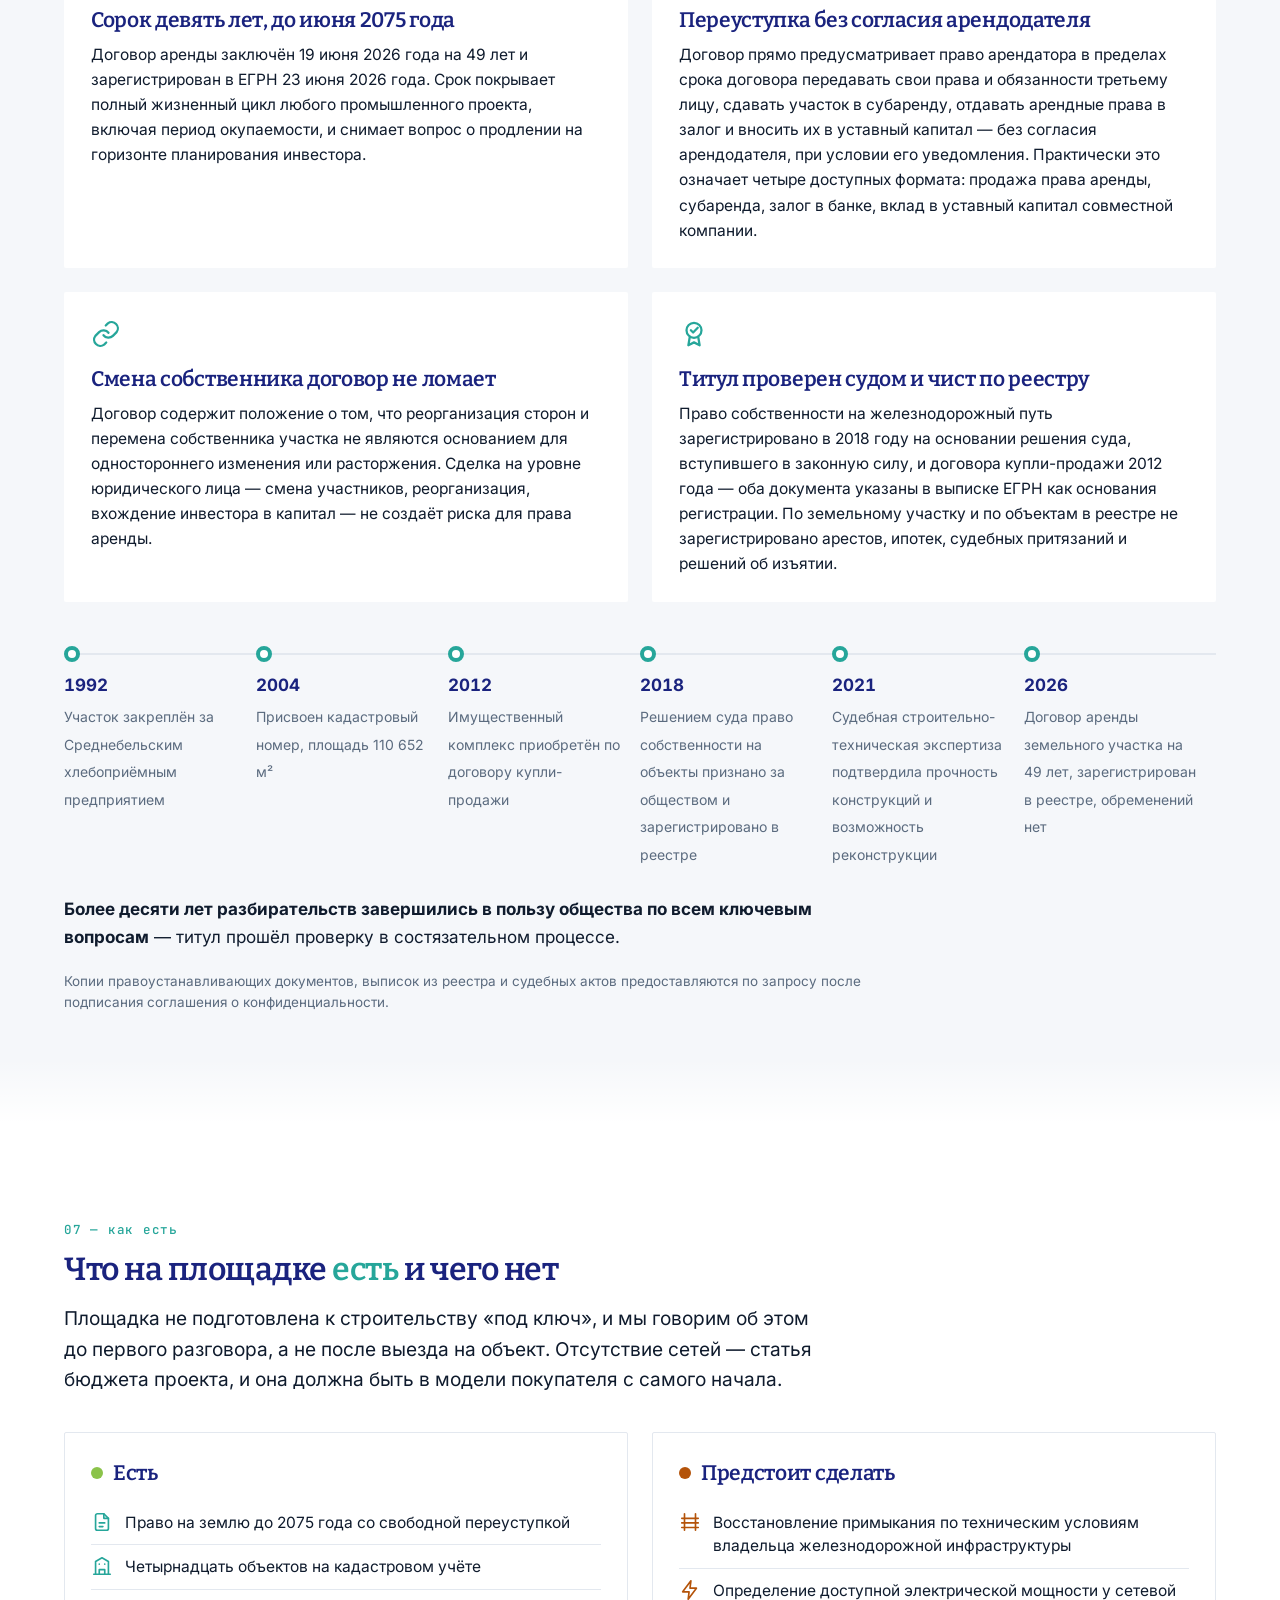
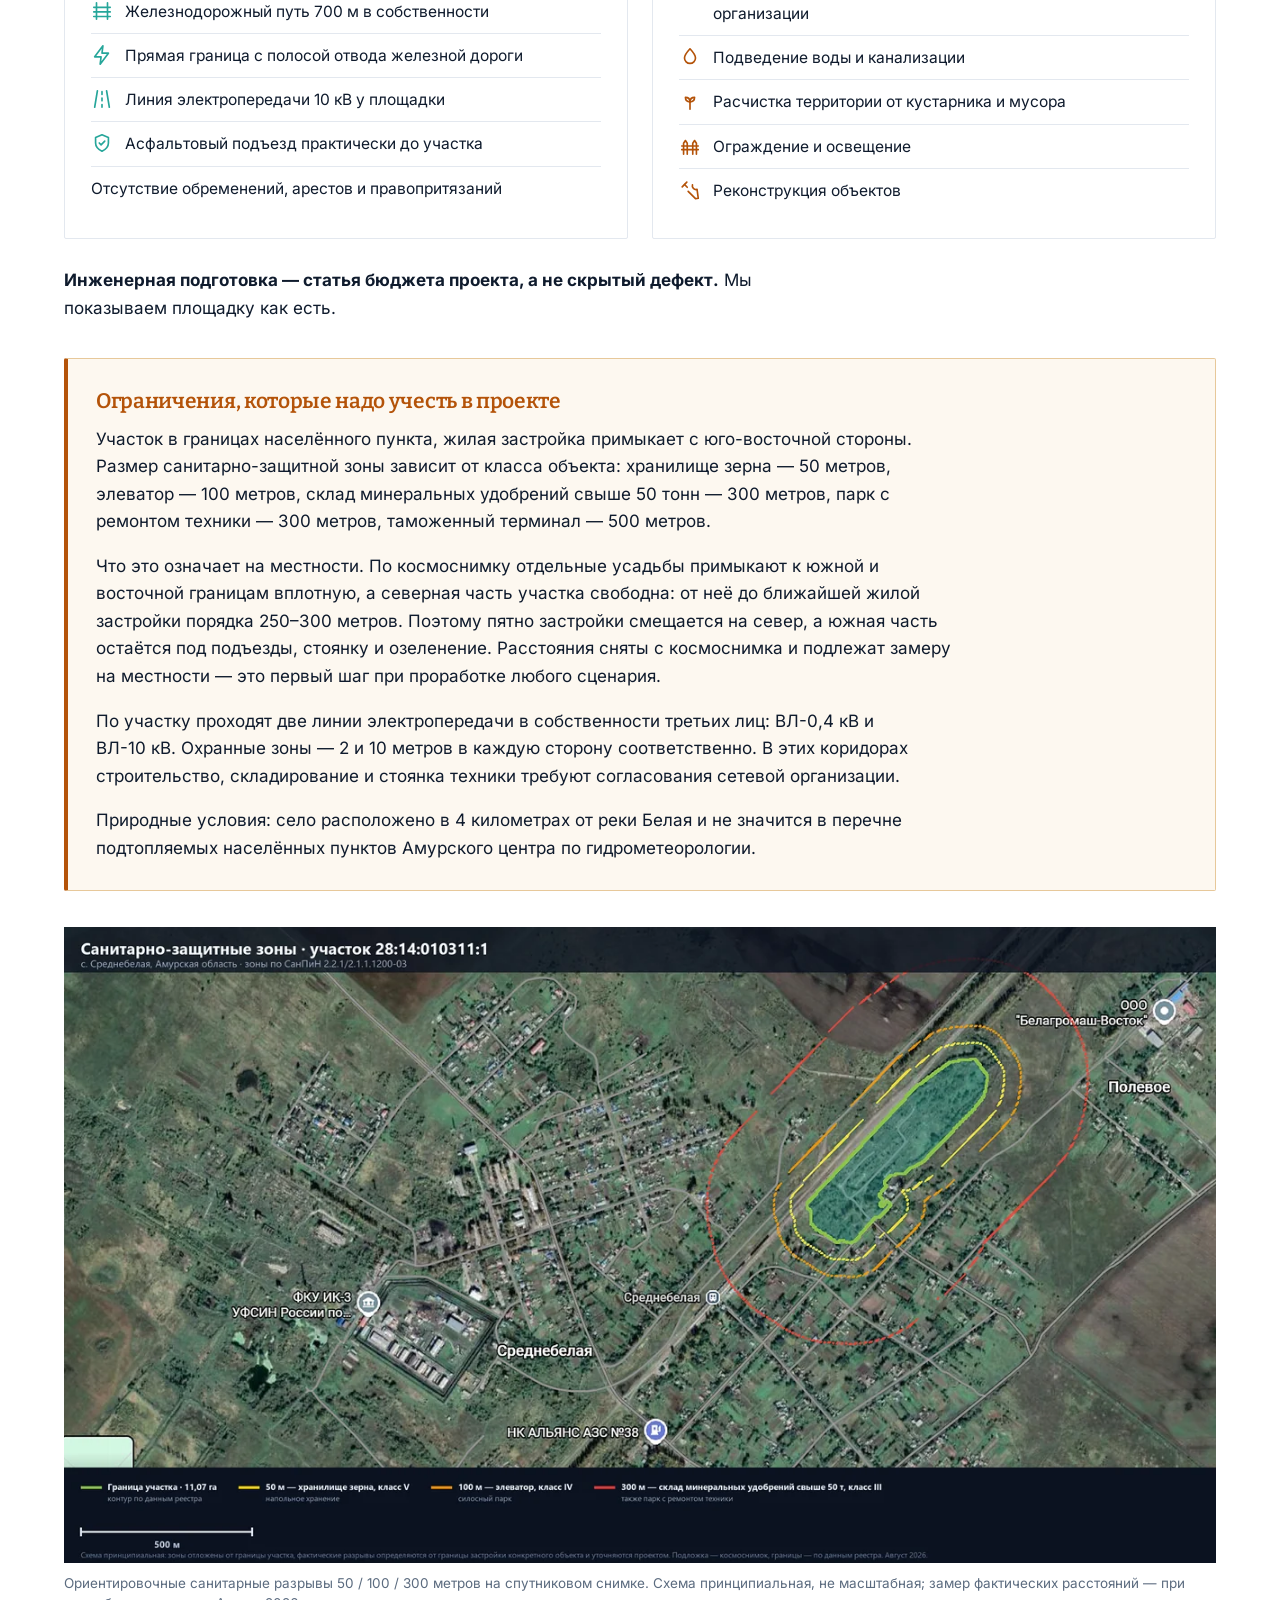
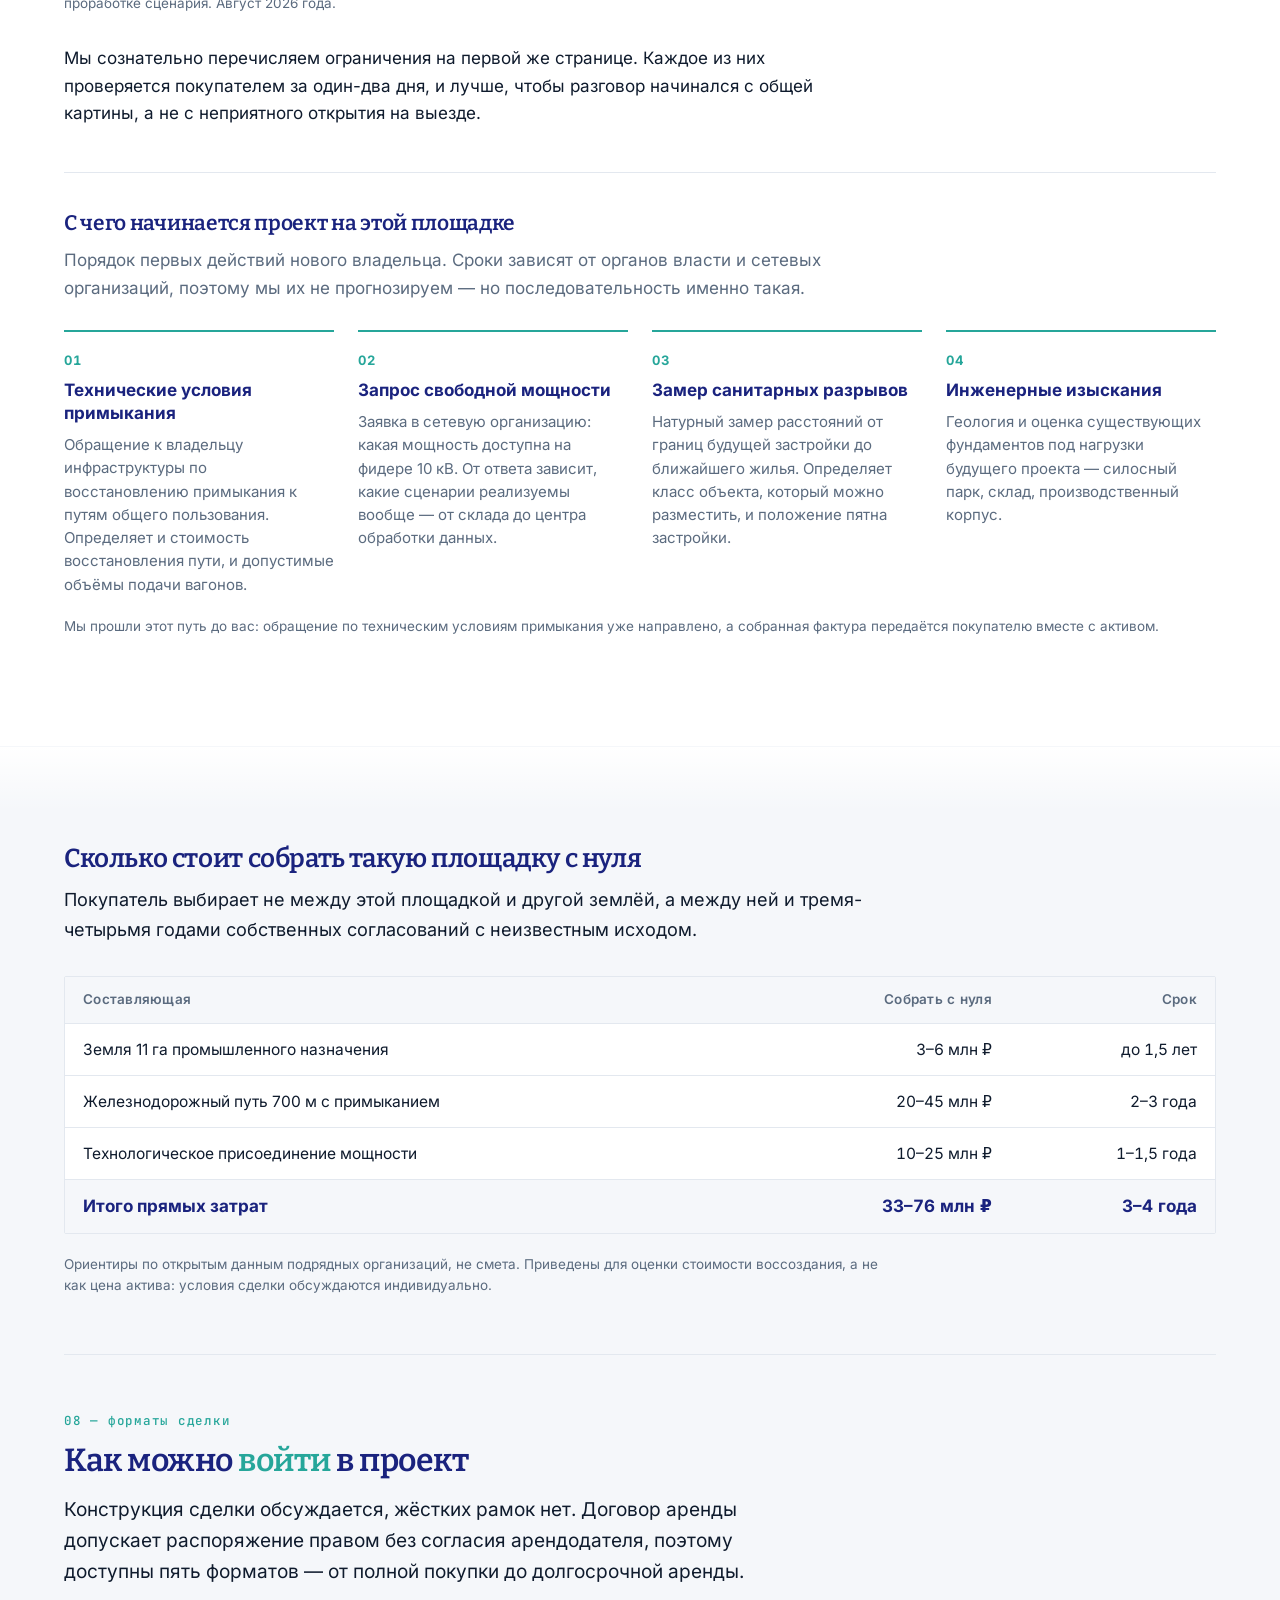
==== commit ecc70b2d: "Безопасность: политика загрузки ресурсов и удаление токена бота из кода Проверка сайта по типовым ды" ====
--- a/index.html
+++ b/index.html
@@ -9,6 +9,8 @@
      GeoCoordinates, app.js), контакты в CONTACTS (app.js), ID Метрики (app.js).
      ============================================================ -->
 <meta charset="utf-8">
+  <meta http-equiv="Content-Security-Policy" content="default-src 'self'; base-uri 'self'; object-src 'none'; form-action 'self'; frame-src 'none'; script-src 'self'; style-src 'self' 'unsafe-inline'; img-src 'self' data: blob: https://tile.openstreetmap.org; connect-src 'self' https://tile.openstreetmap.org; worker-src 'self' blob:; font-src 'self'; media-src 'self'; upgrade-insecure-requests">
+  <meta name="referrer" content="strict-origin-when-cross-origin">
 <meta name="viewport" content="width=device-width, initial-scale=1">
 <title>Продажа промышленной площадки 11,07 га с ж/д путём — Среднебелая, Амурская область</title>
 <meta name="description" content="Продажа прирельсовой площадки 11,07 га в Амурской области: переуступка права аренды на 49 лет или покупка долей, 14 объектов и путь 700 м в собственности, 12 км по железной дороге до сухого порта «Благовещенск».">
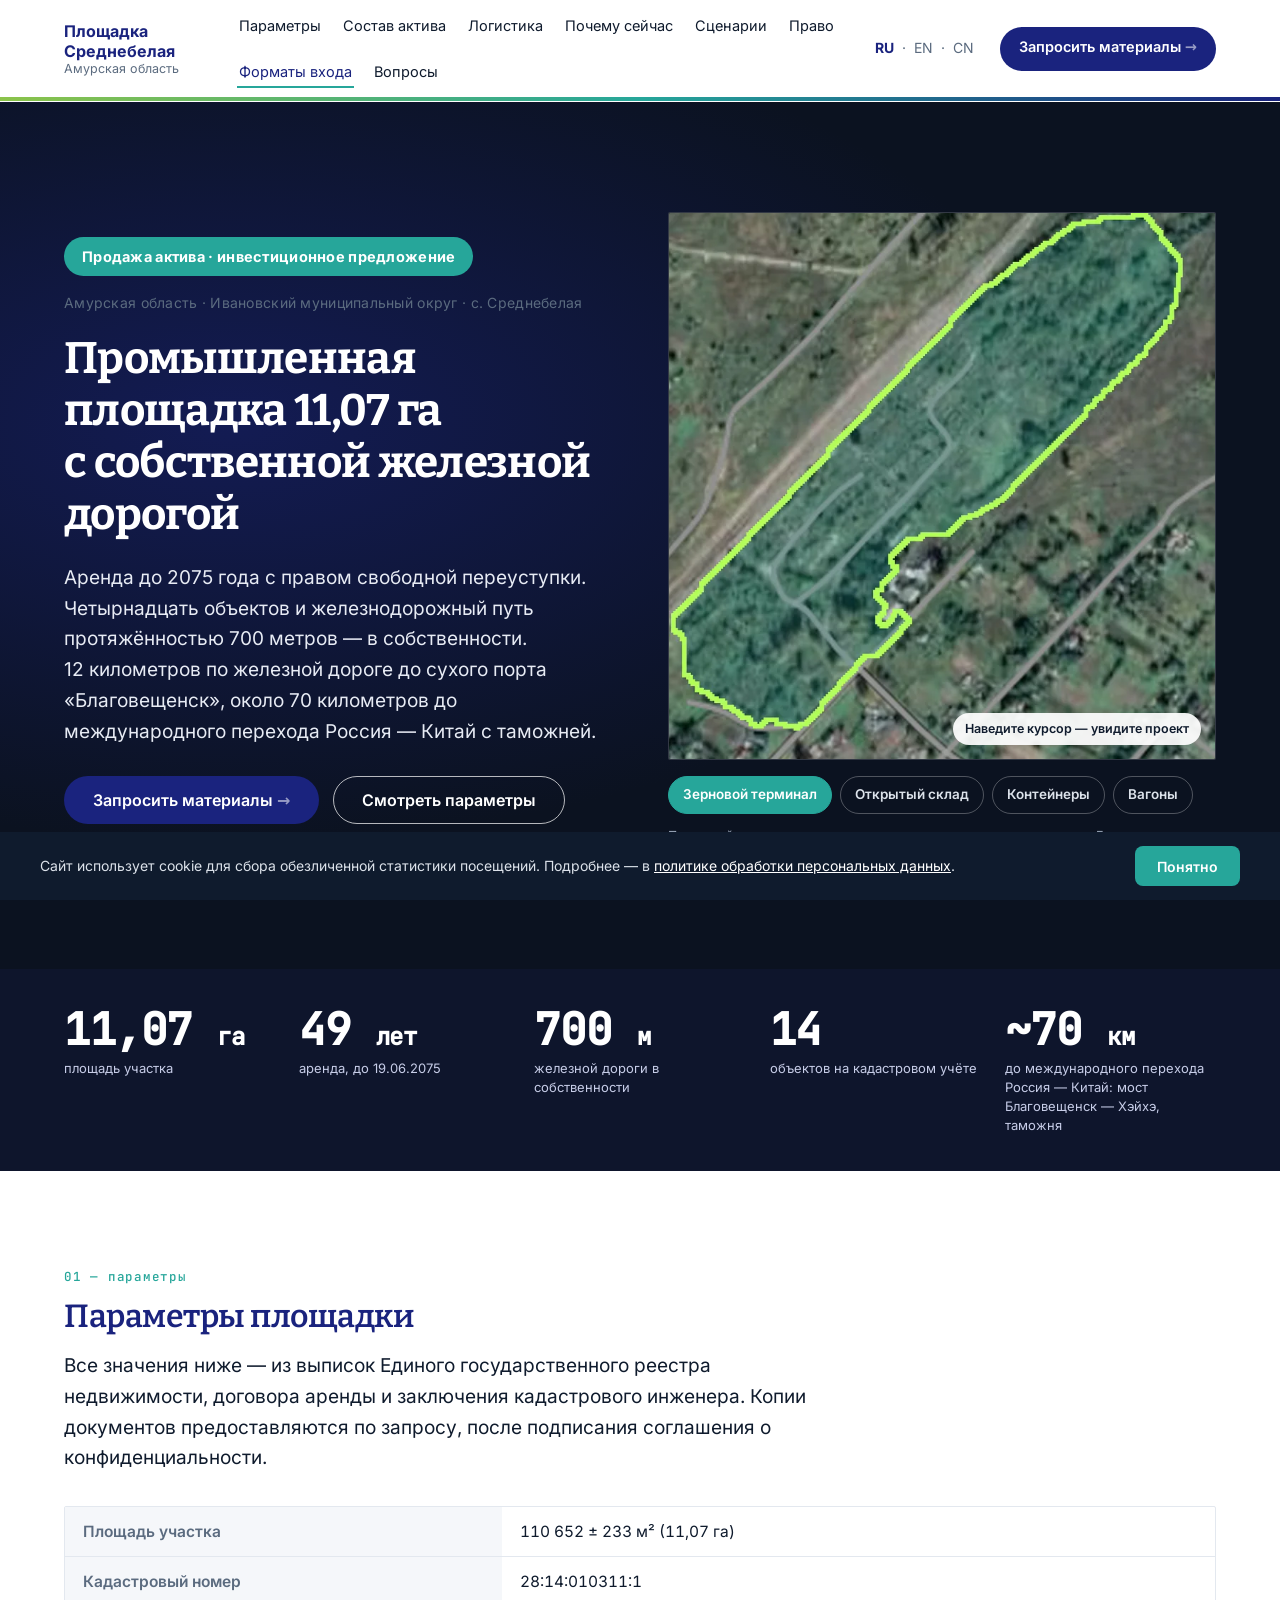
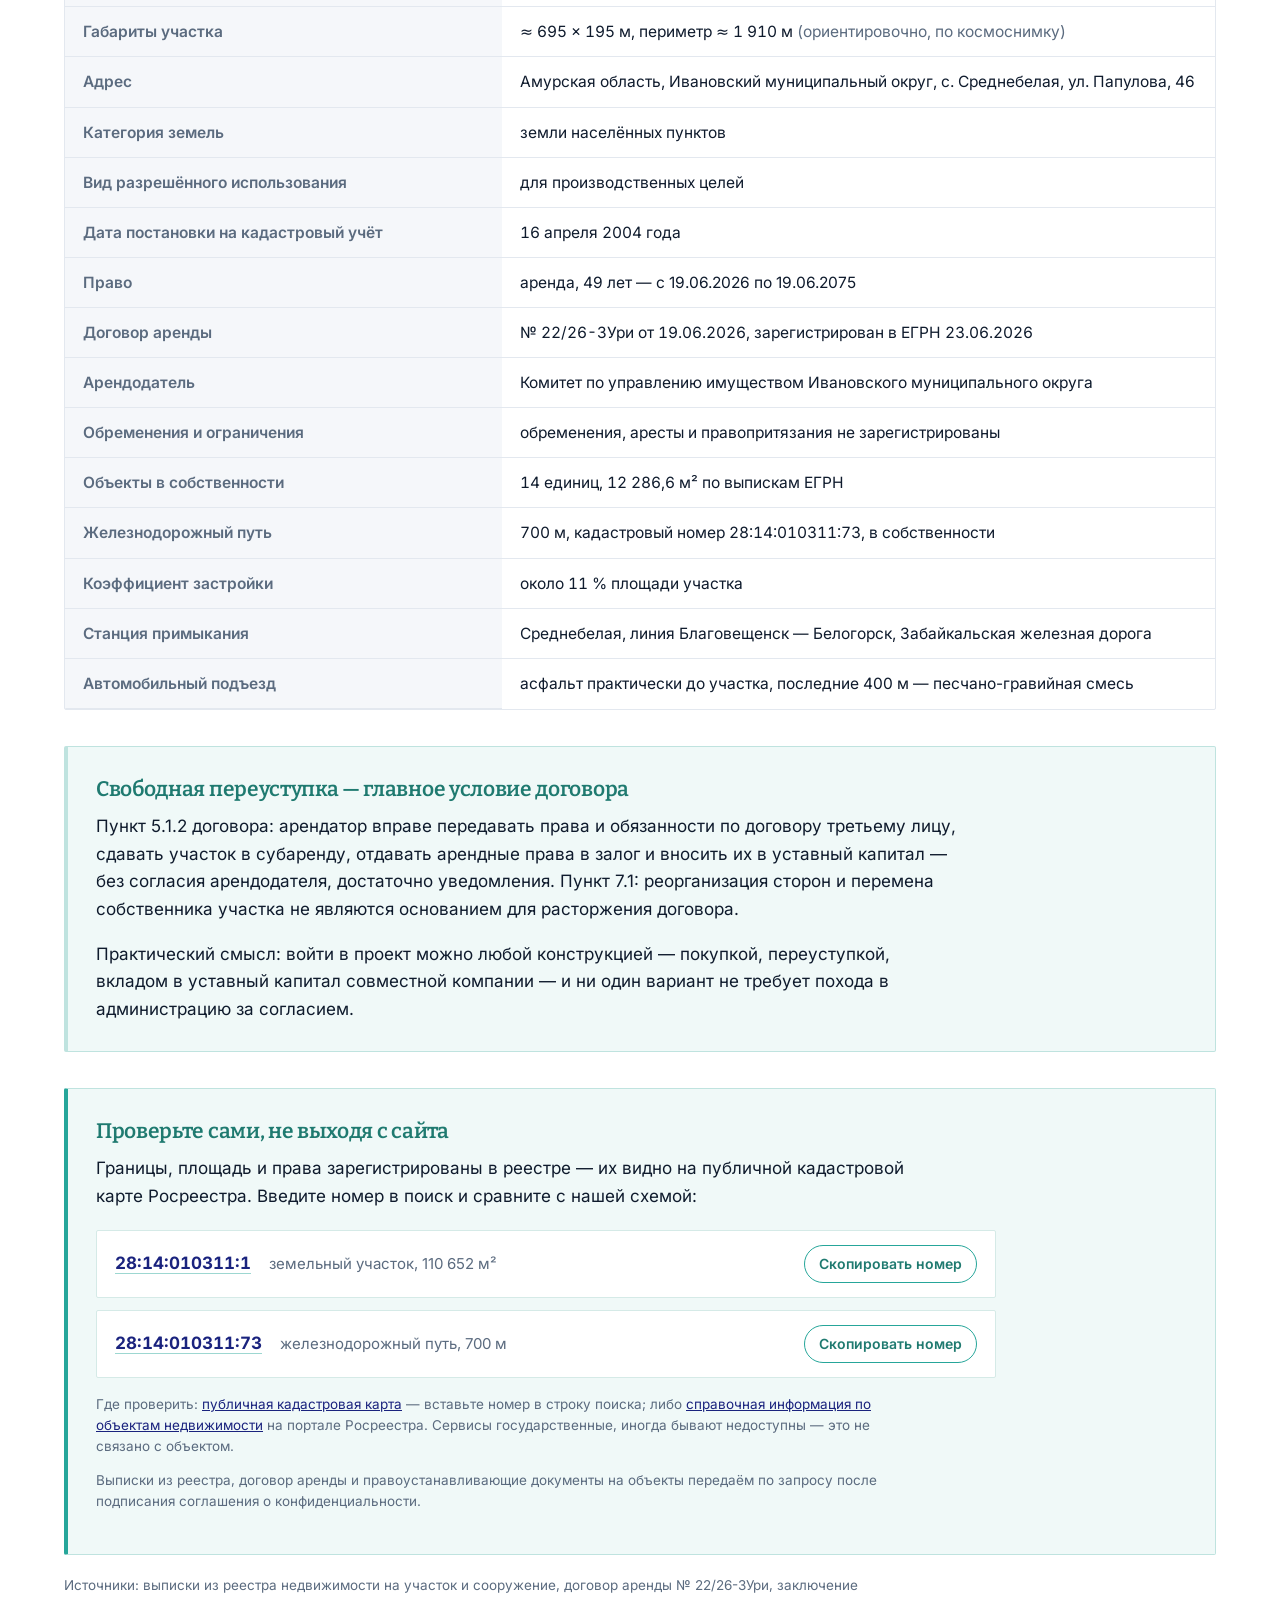
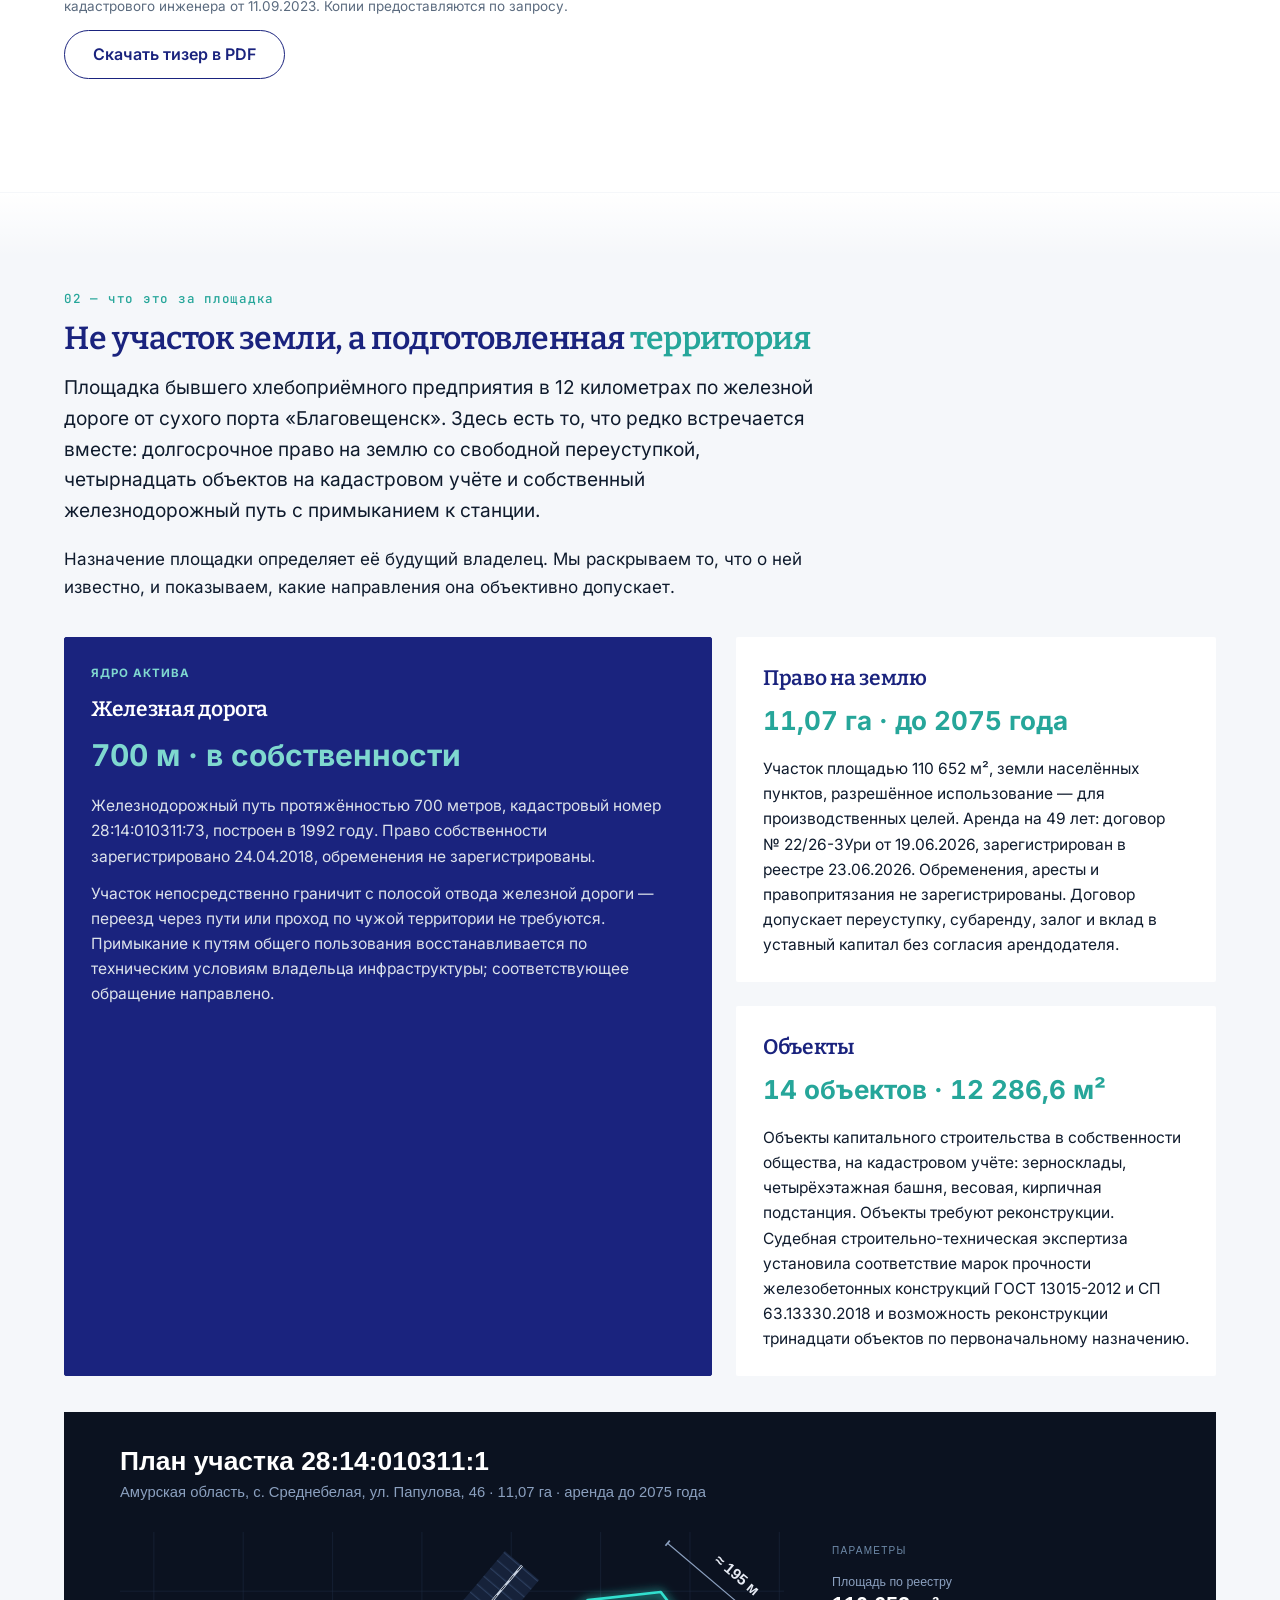
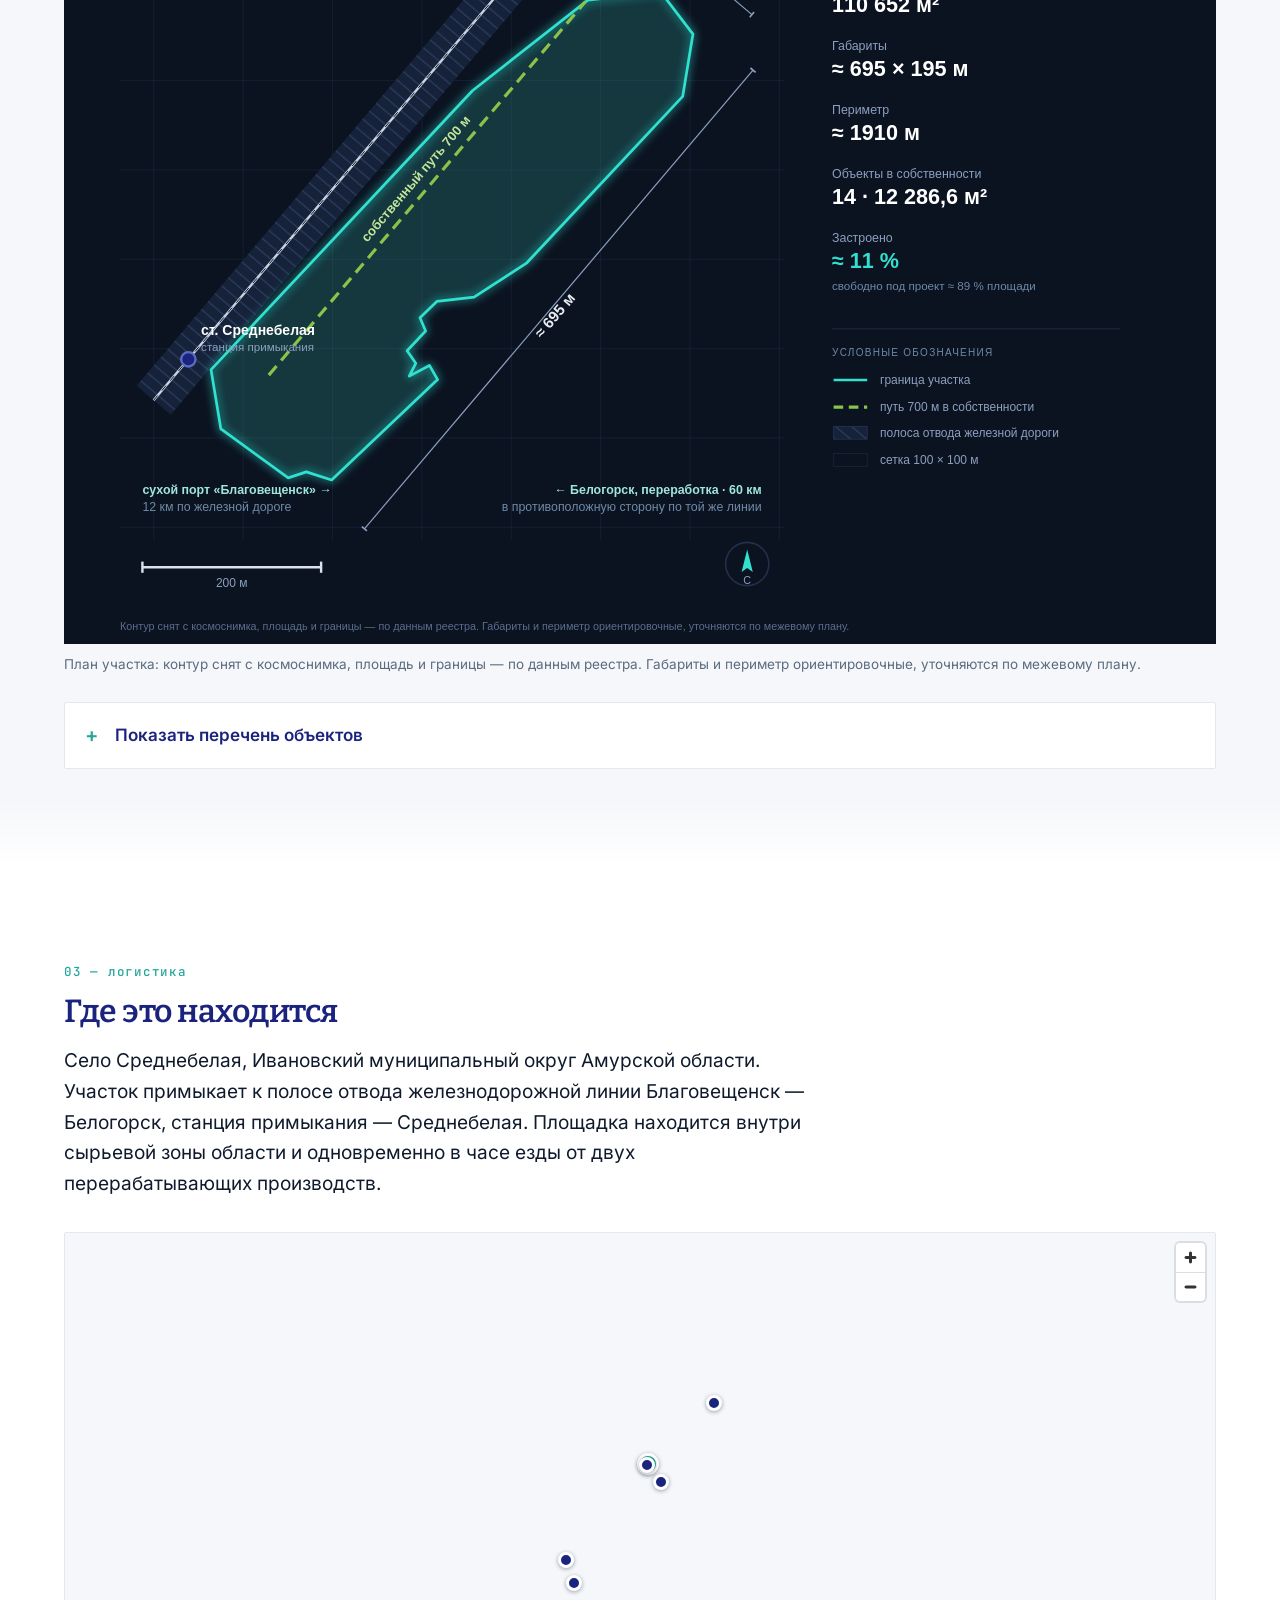
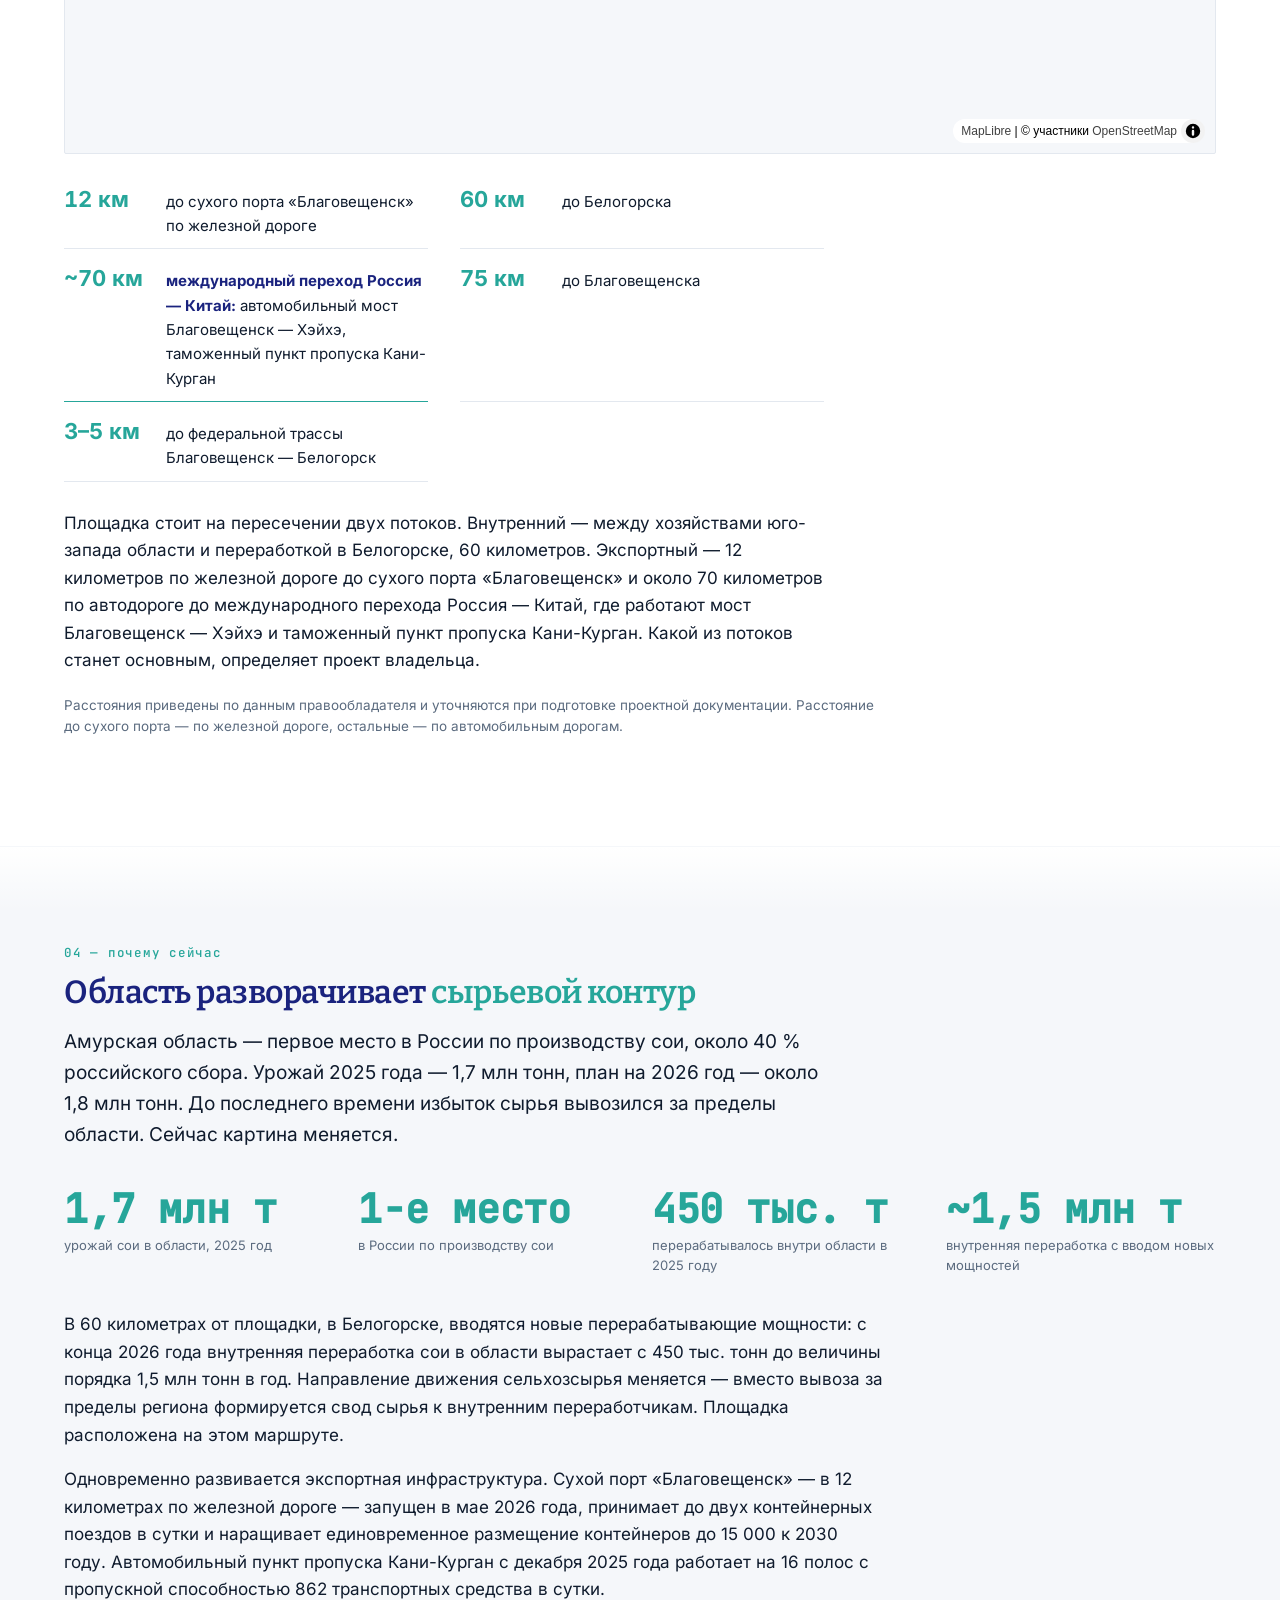
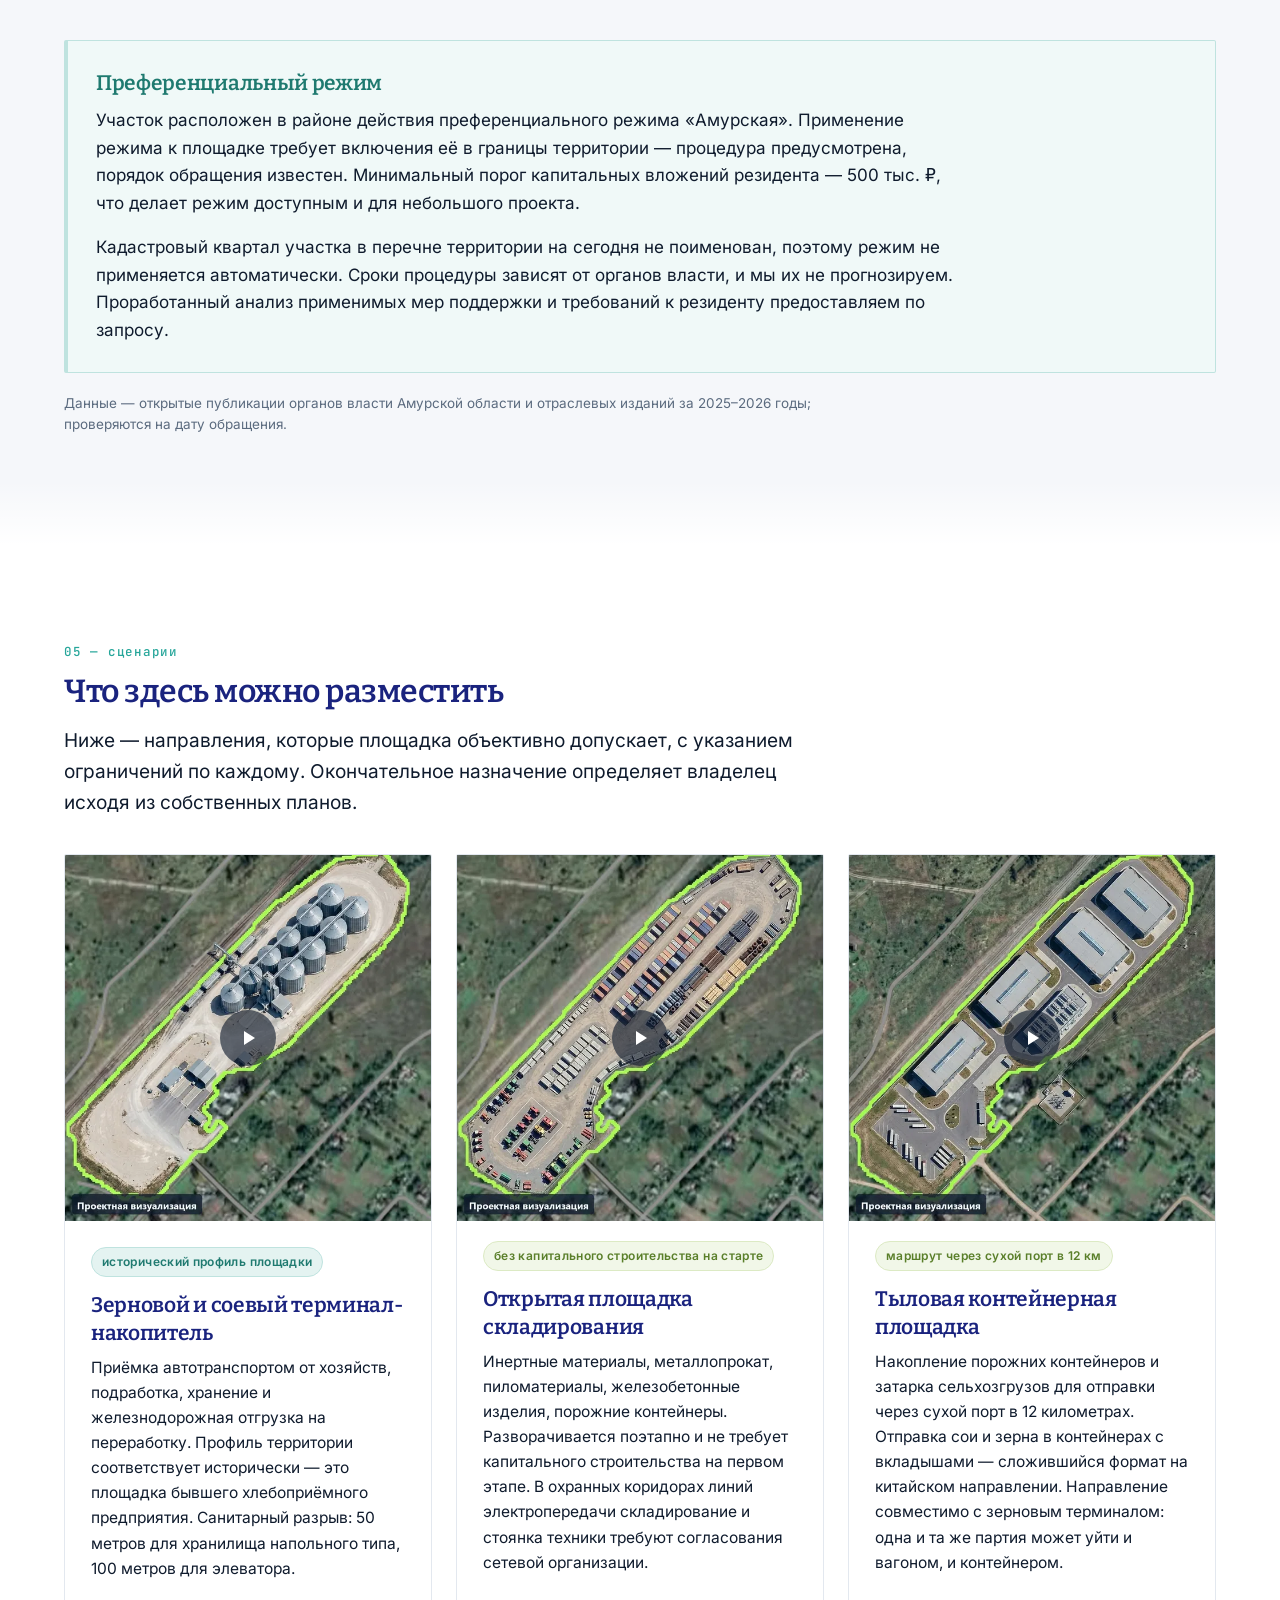
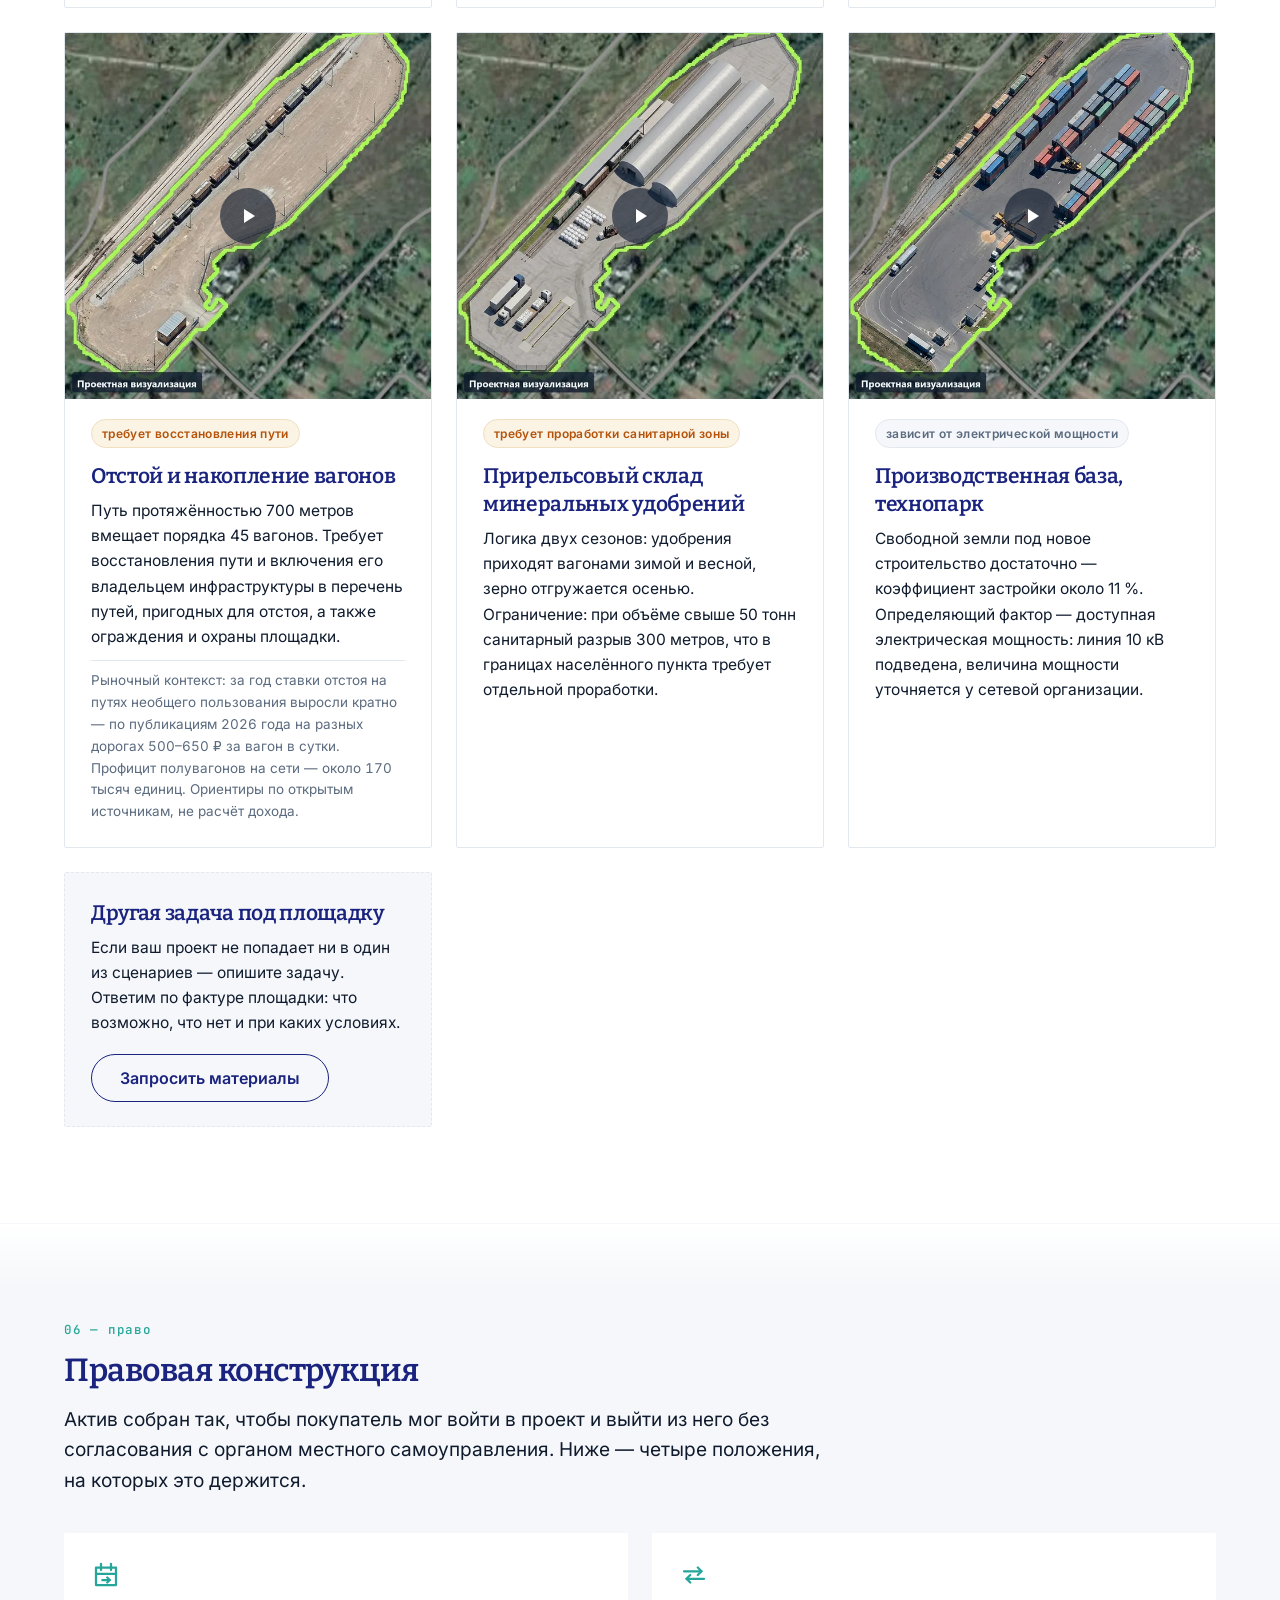
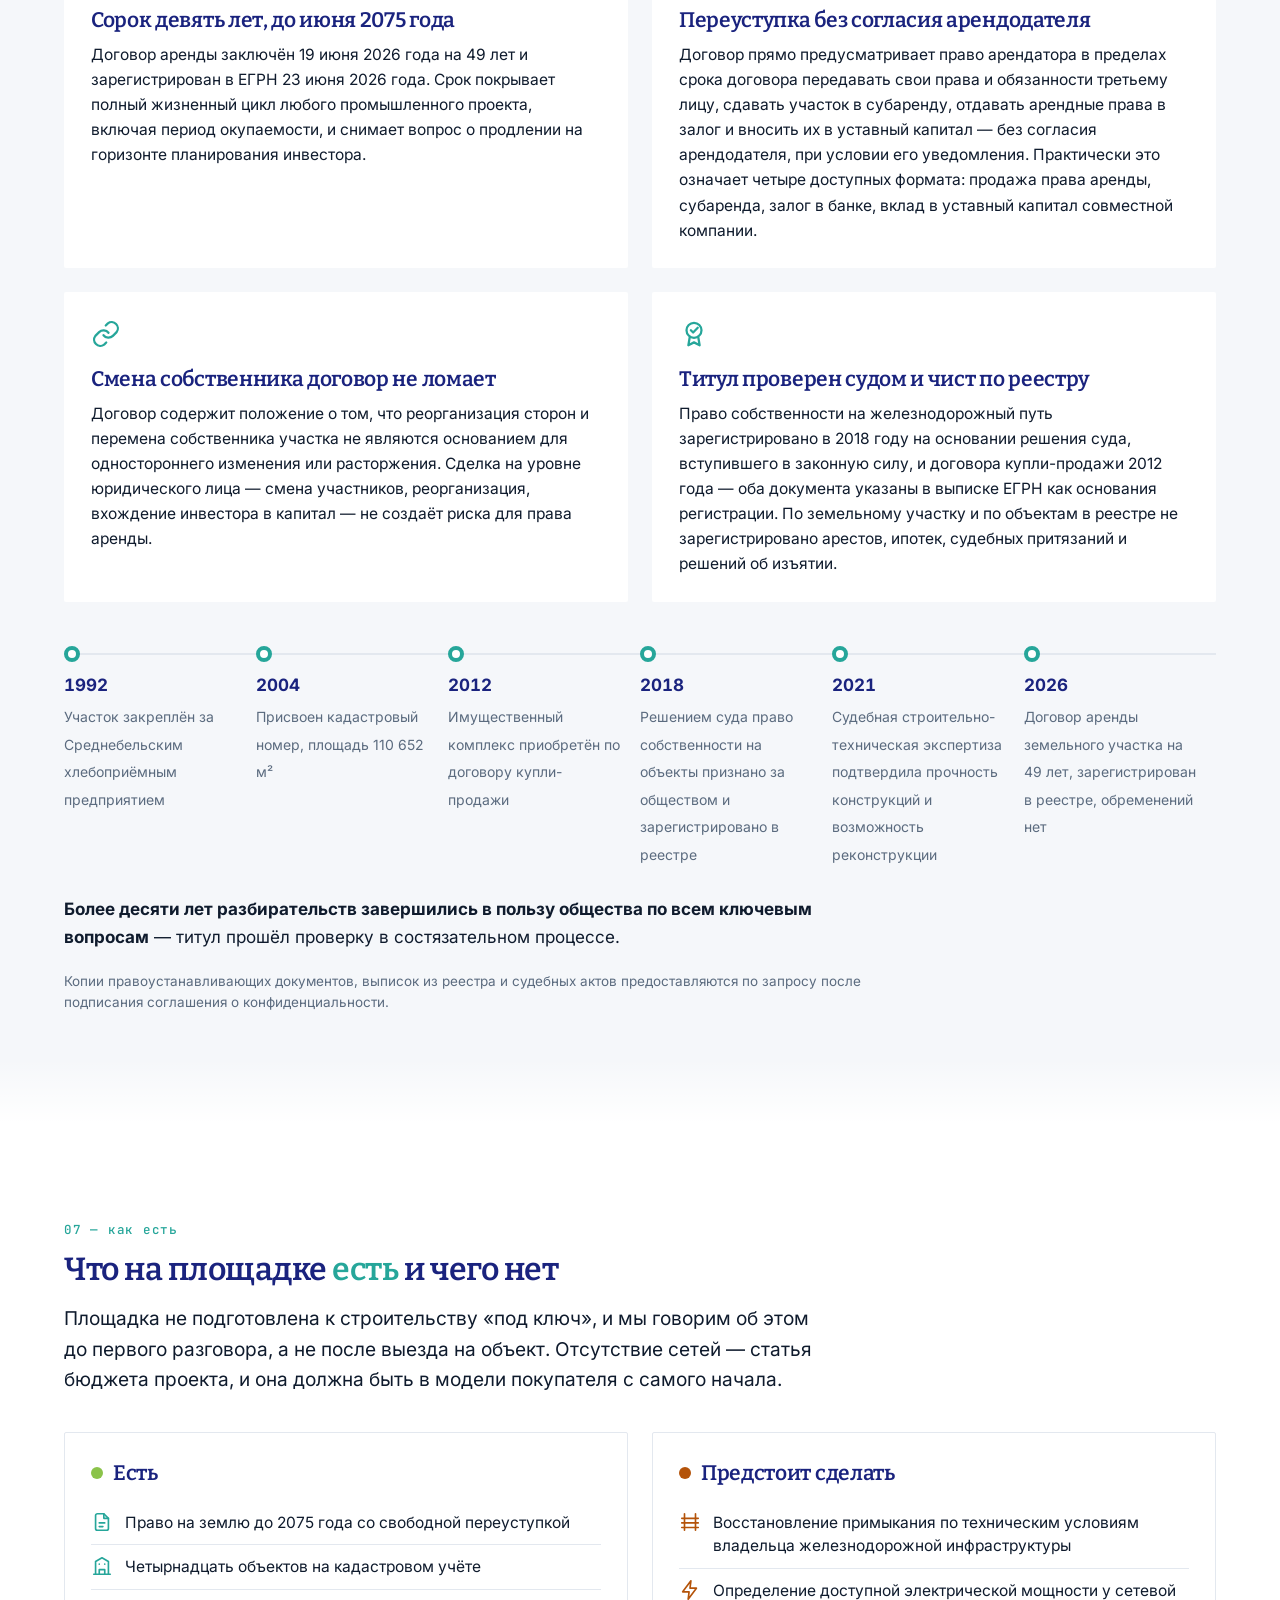
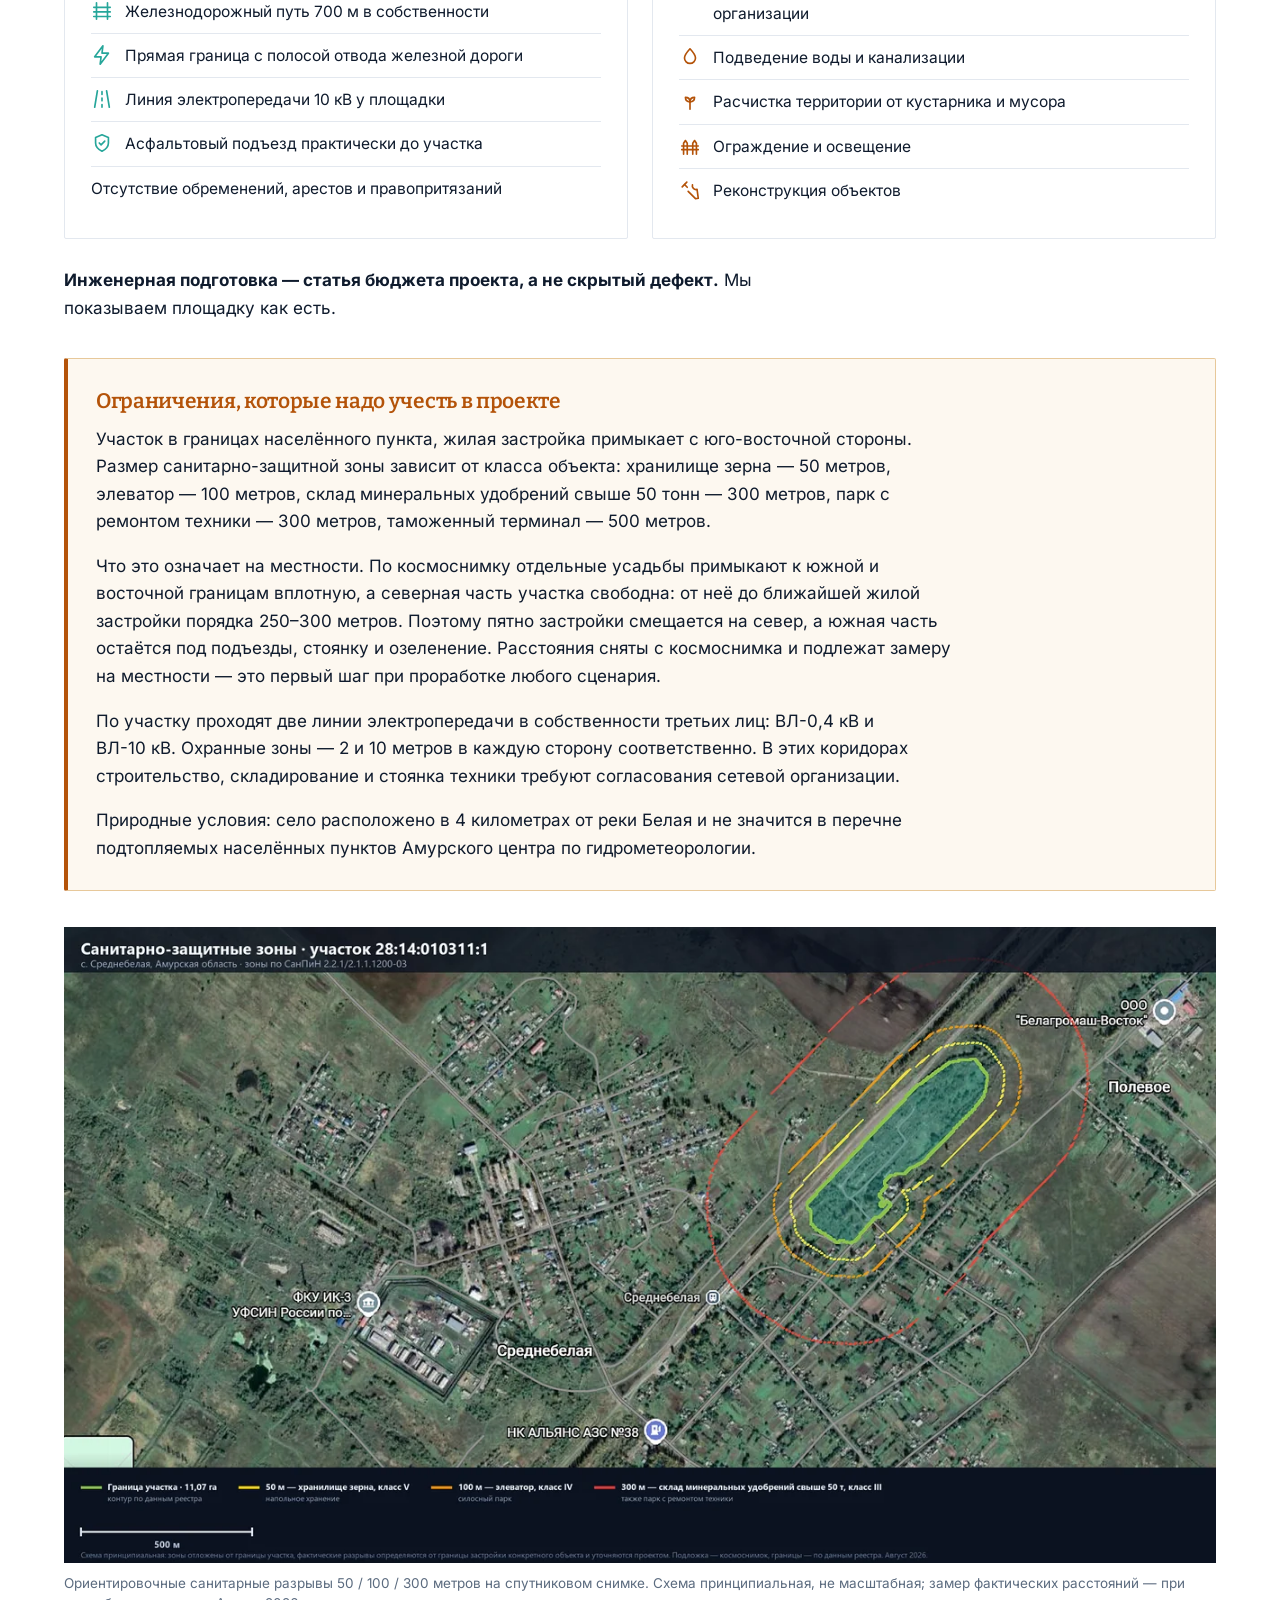
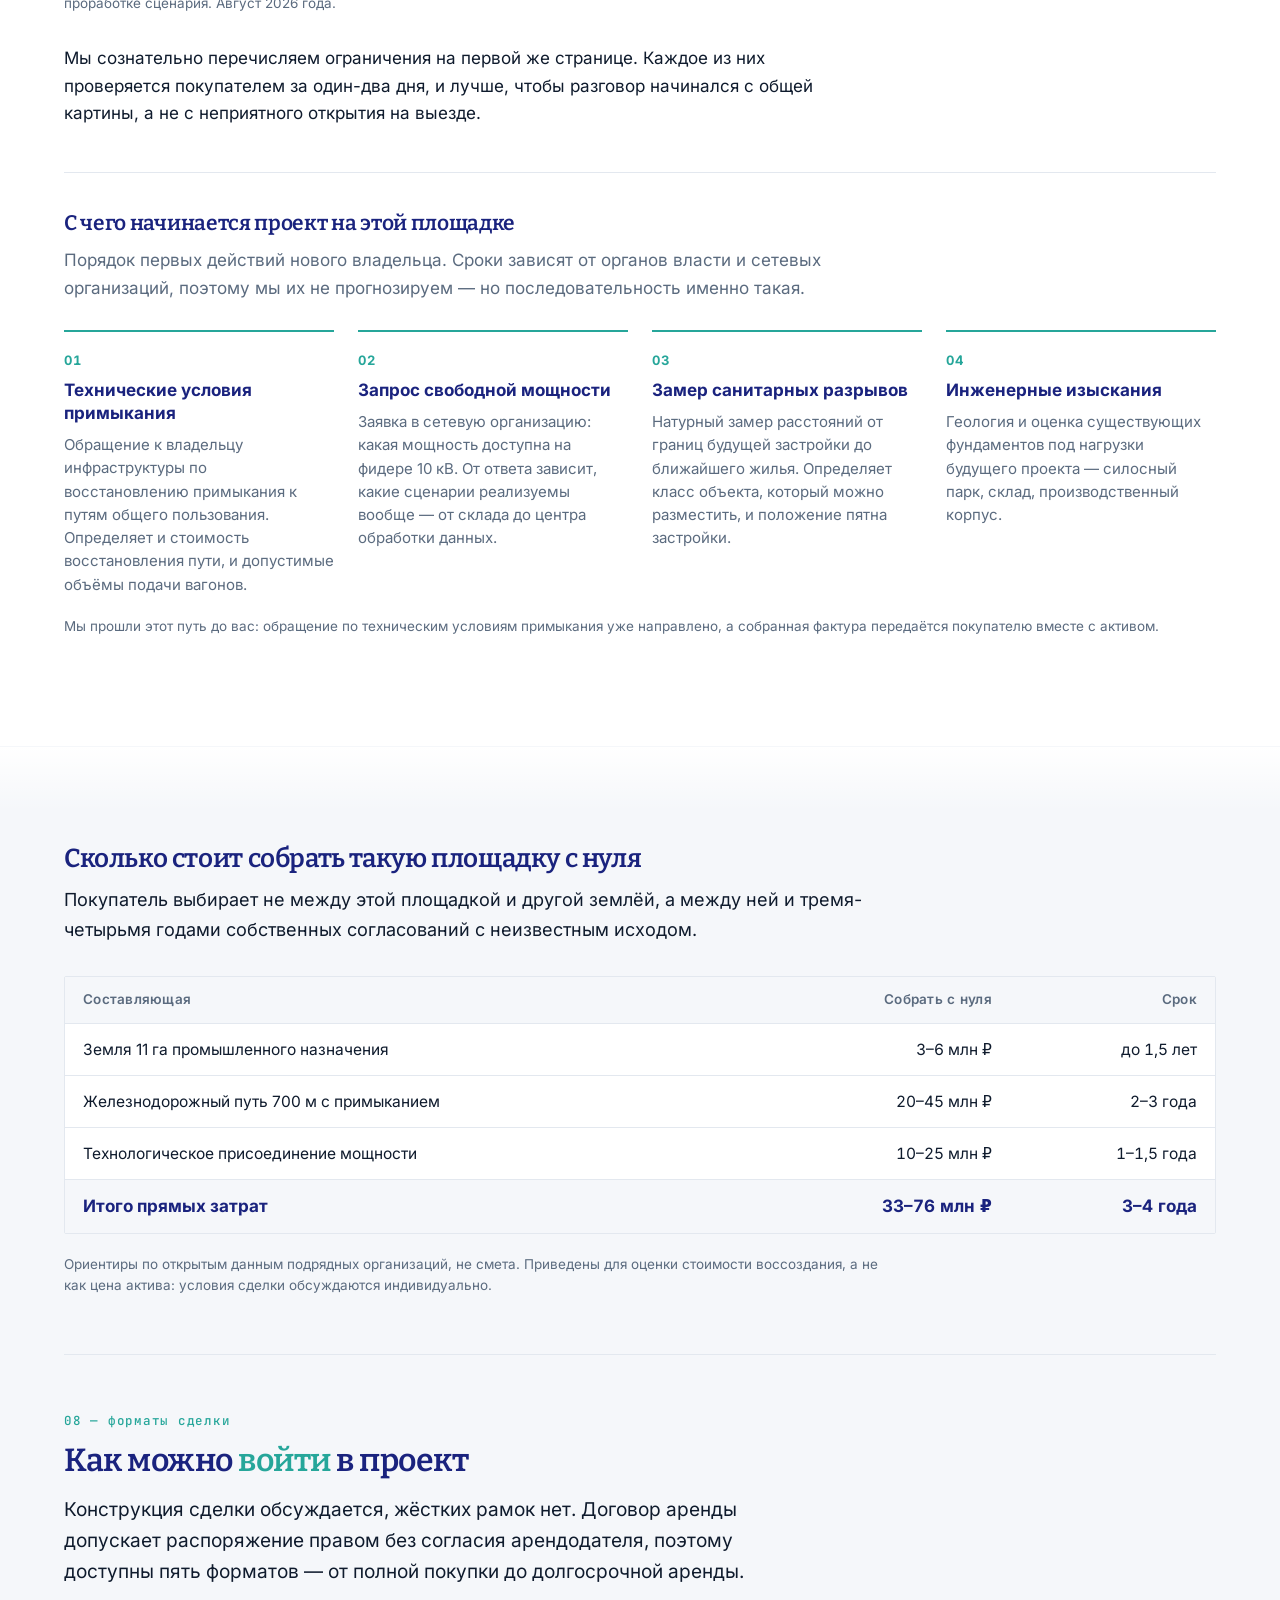
==== commit 859d9fea: "Дата свежести приведена к сегодняшней, одним скриптом на три места Сайт правился 19 августа, а датой" ====
--- a/index.html
+++ b/index.html
@@ -64,7 +64,7 @@
   "url": "https://hub28.ru/",
   "inLanguage": "ru",
   "isPartOf": {"@type": "WebSite", "url": "https://hub28.ru/", "name": "Площадка Среднебелая"},
-  "dateModified": "2026-08-18",
+  "dateModified": "2026-08-19",
   "about": {"@type": "Place", "name": "Прирельсовая промышленная площадка Среднебелая"}
 }
 </script>
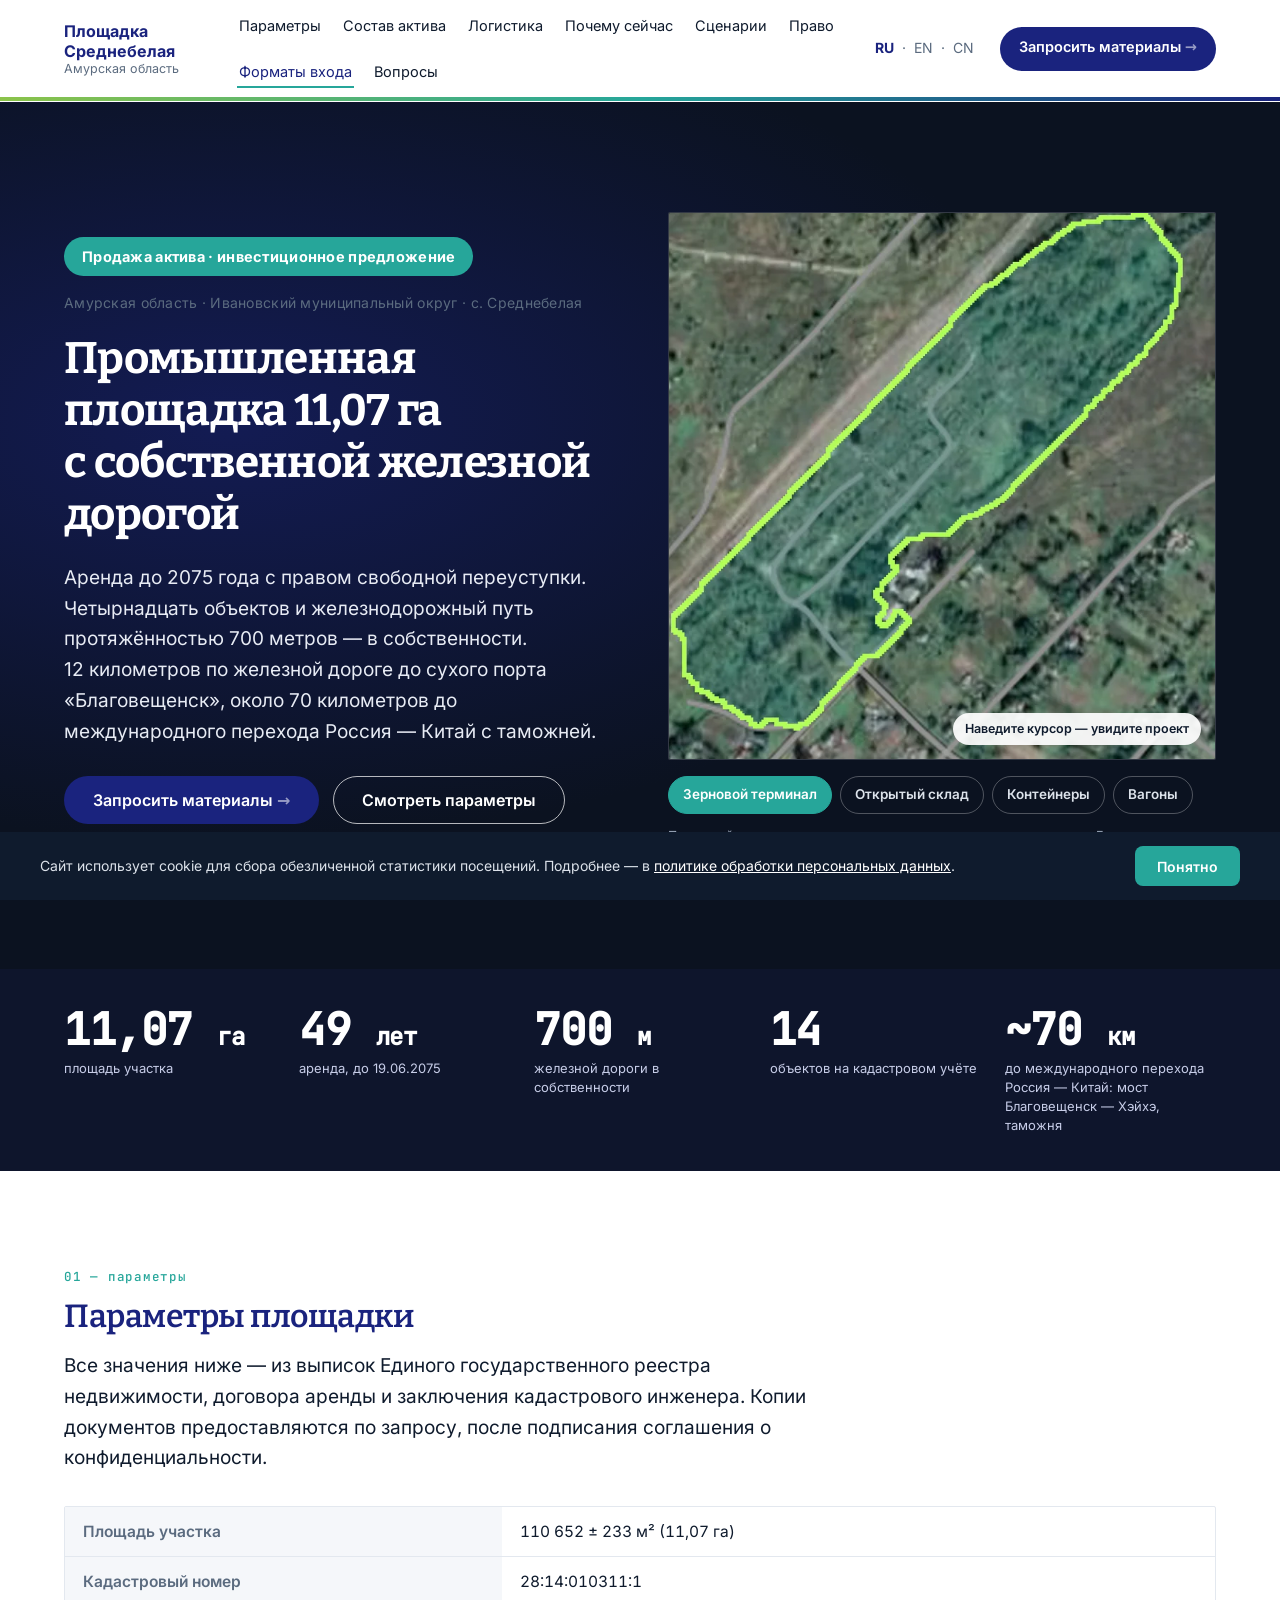
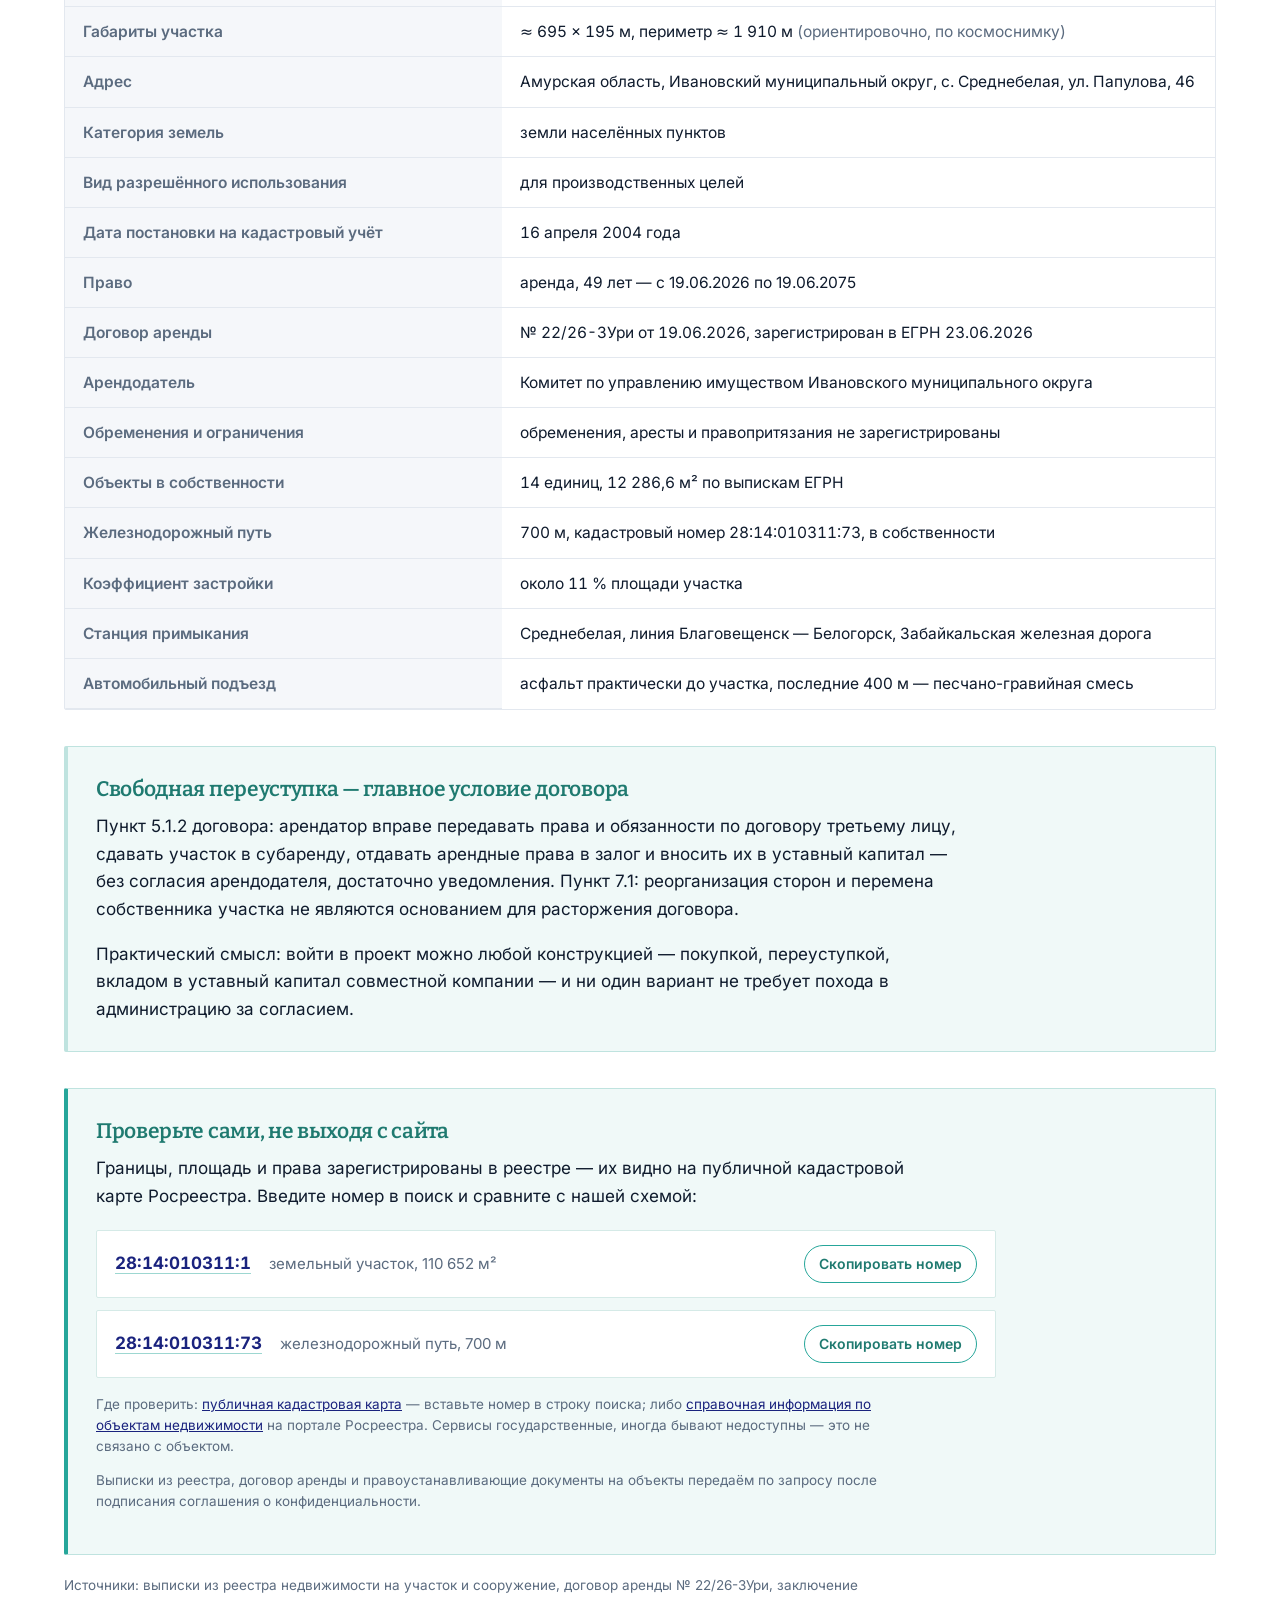
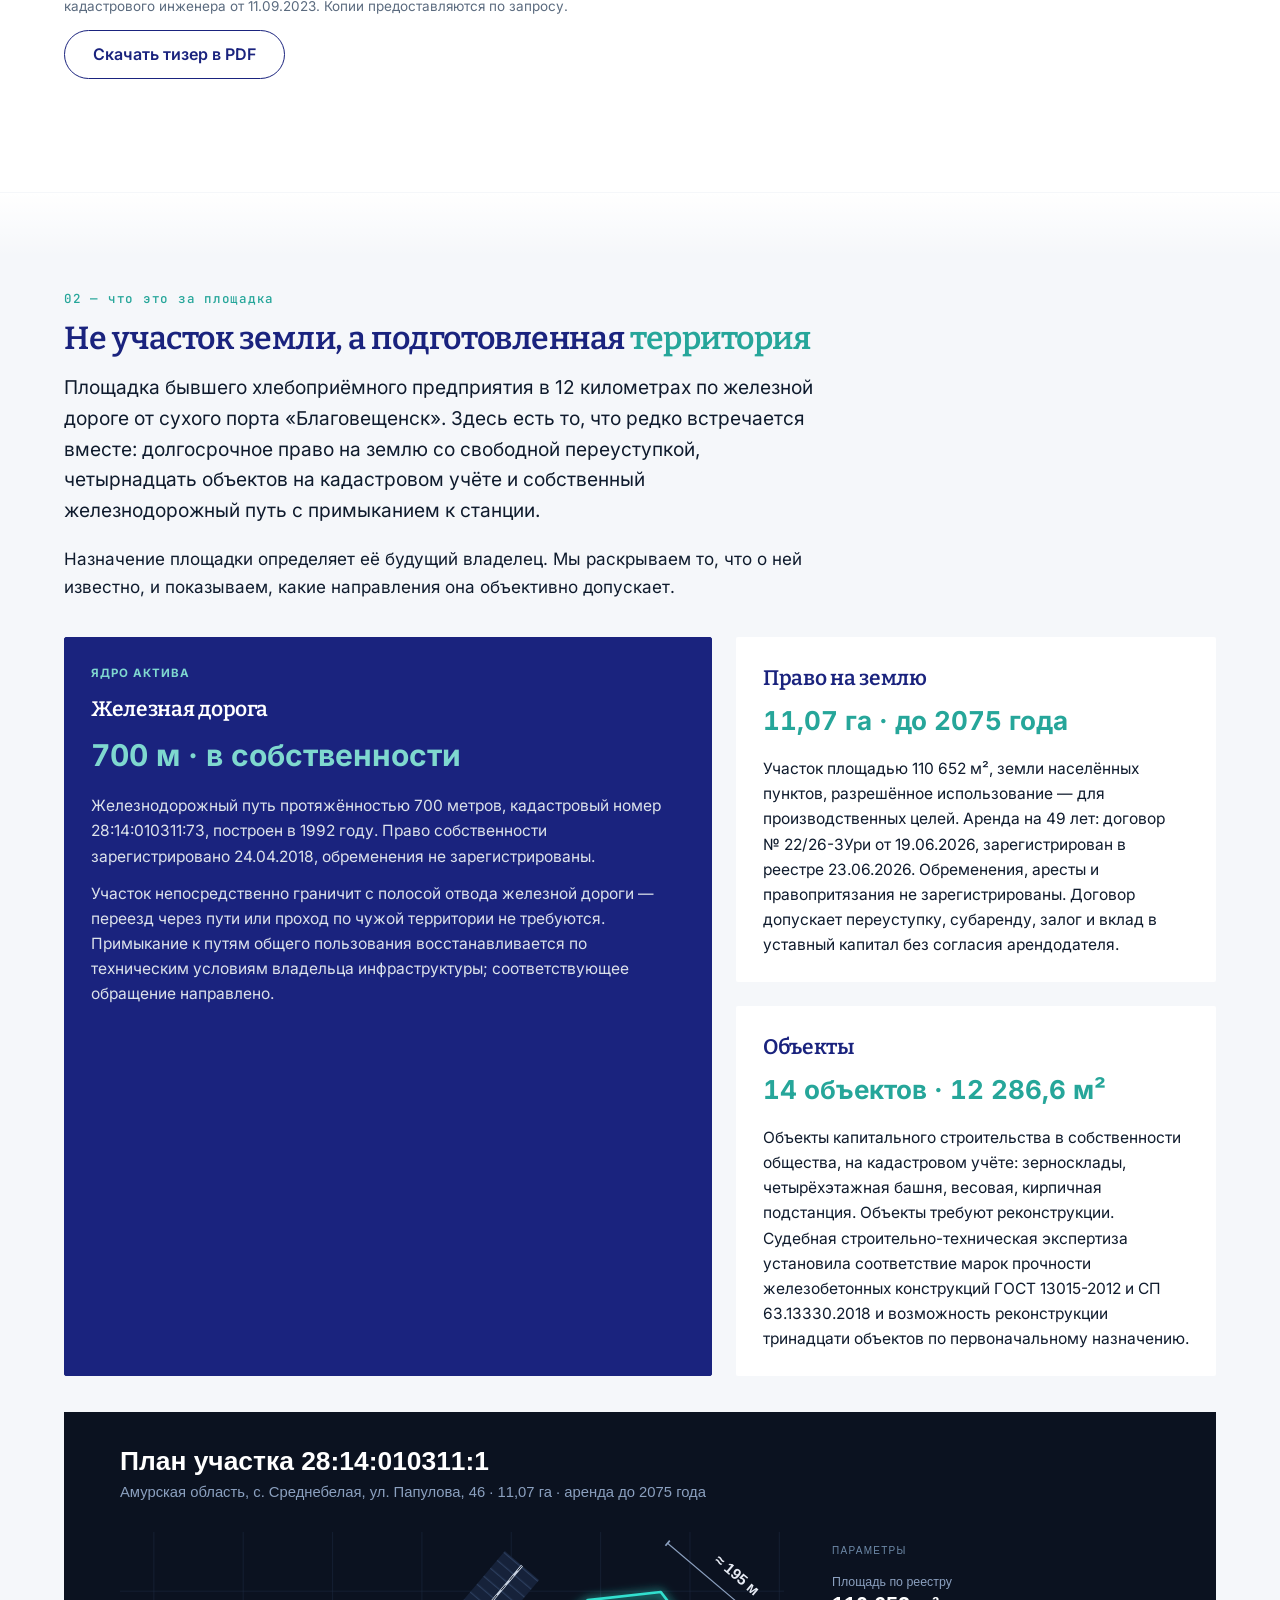
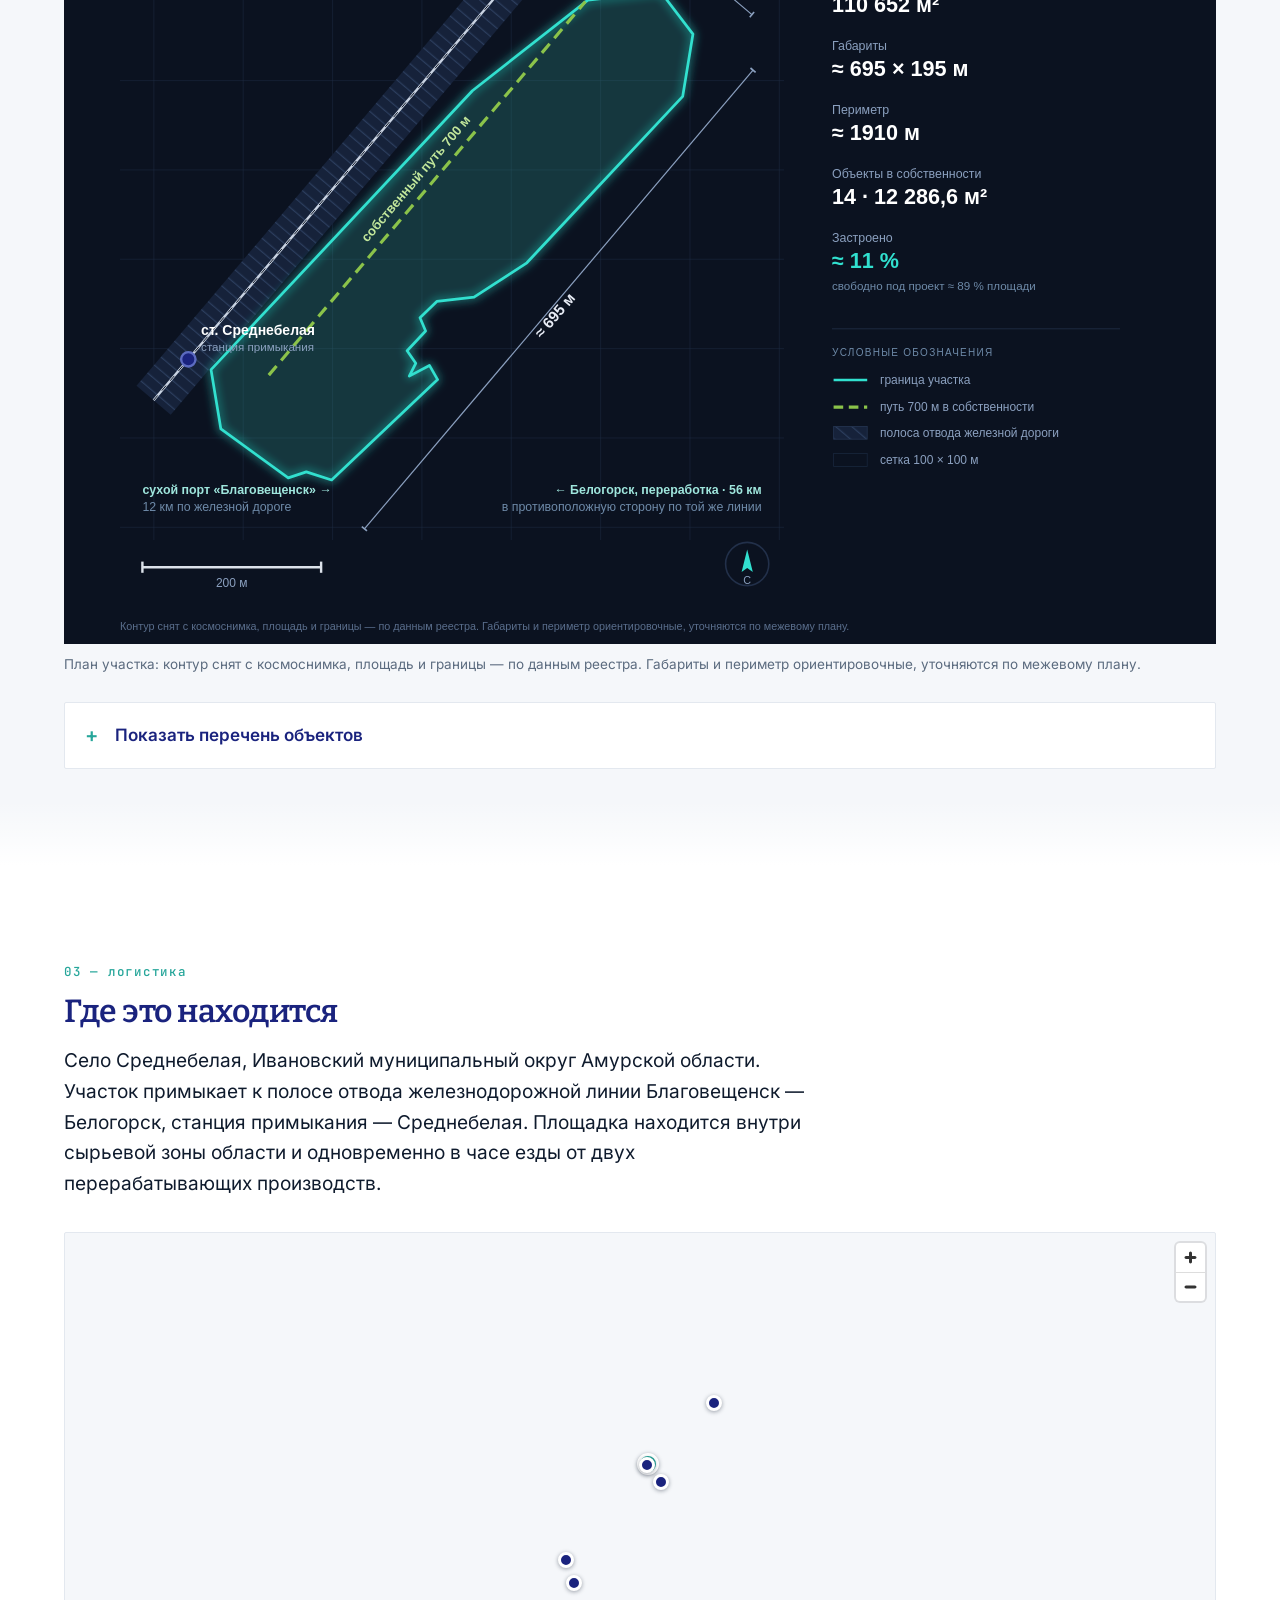
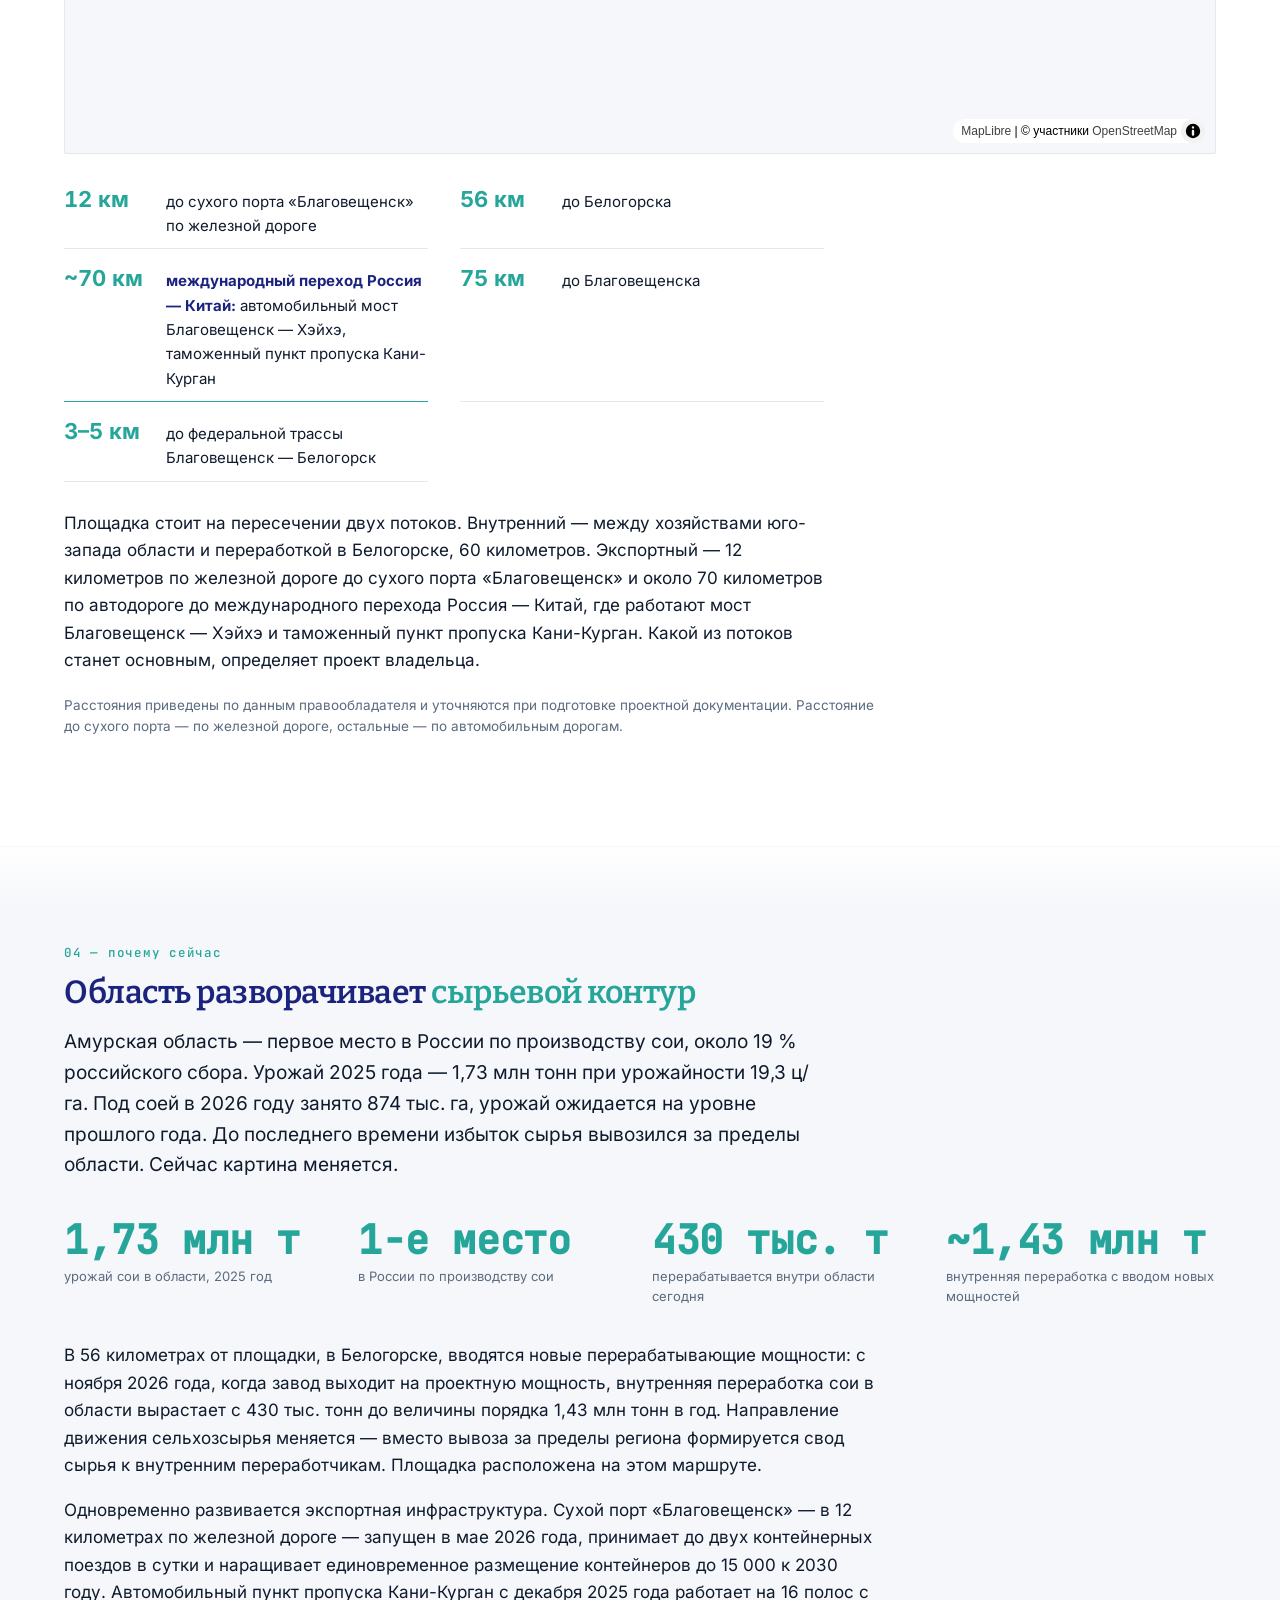
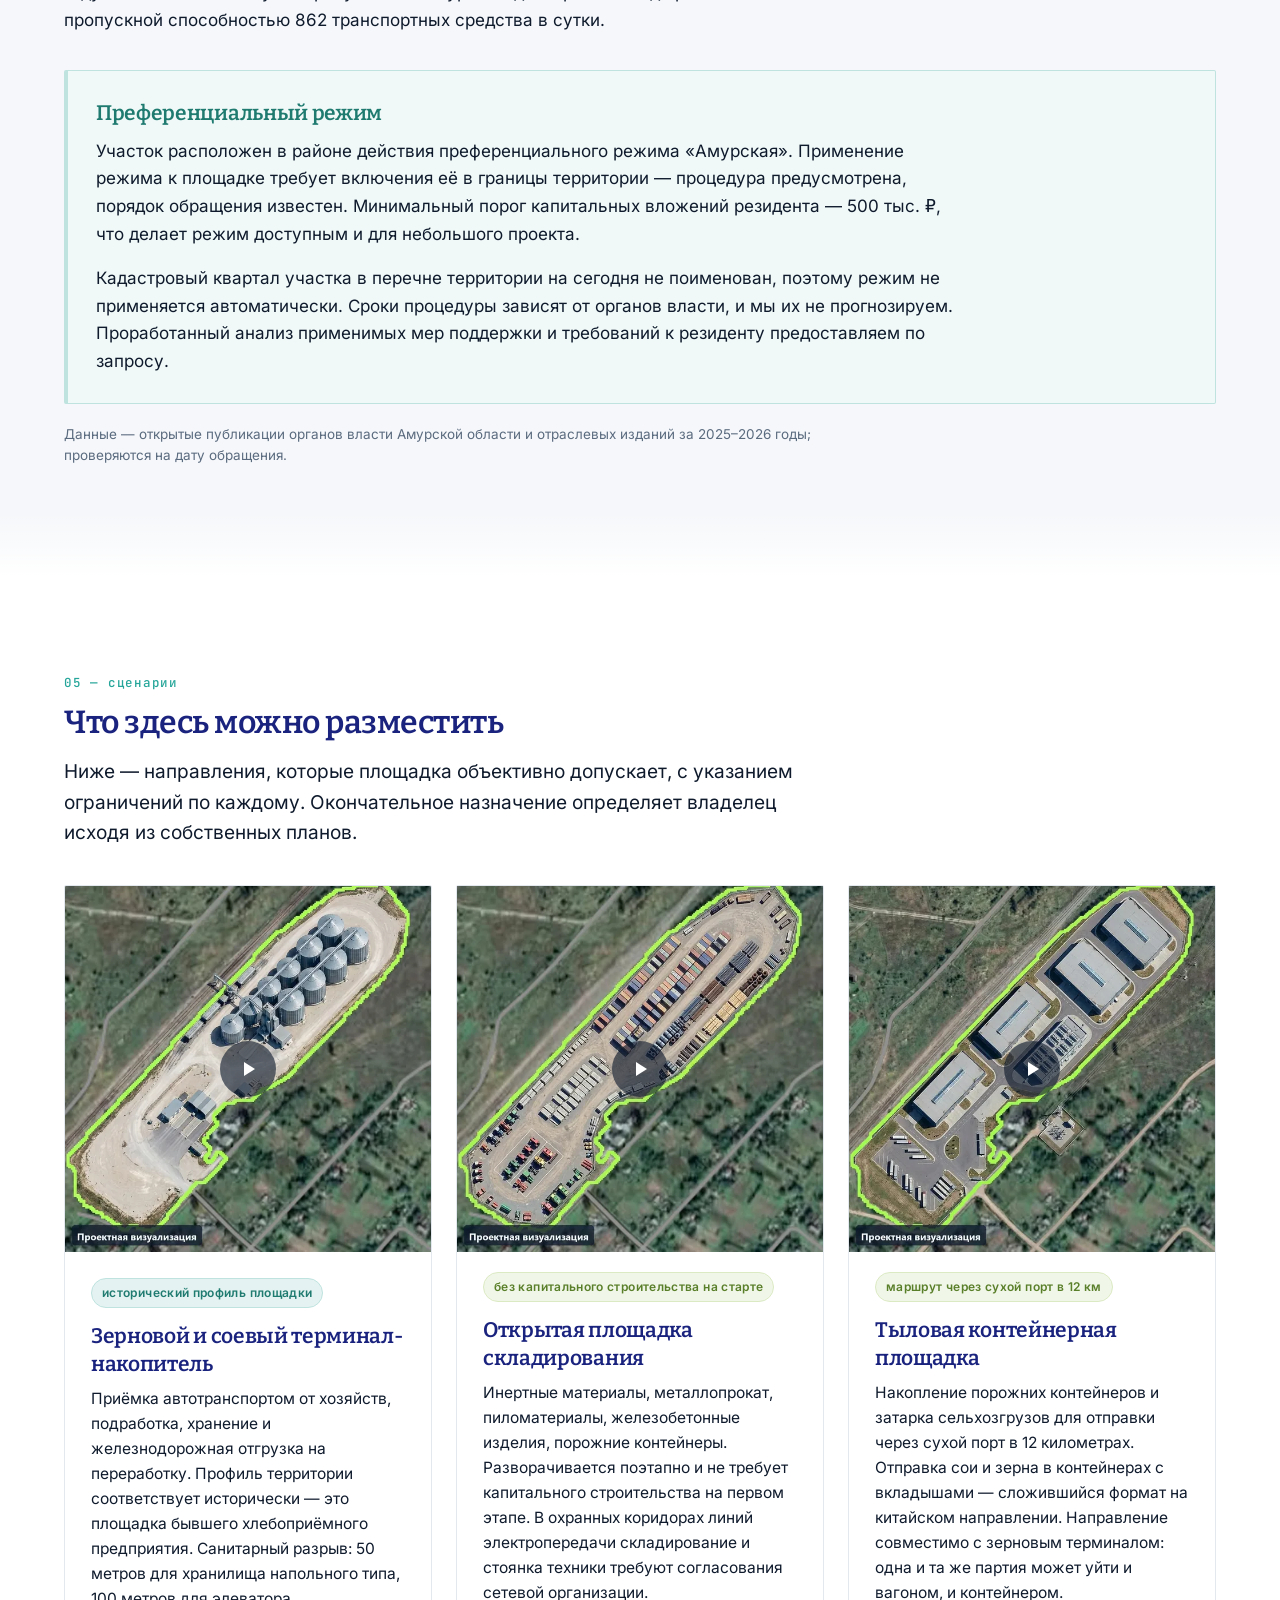
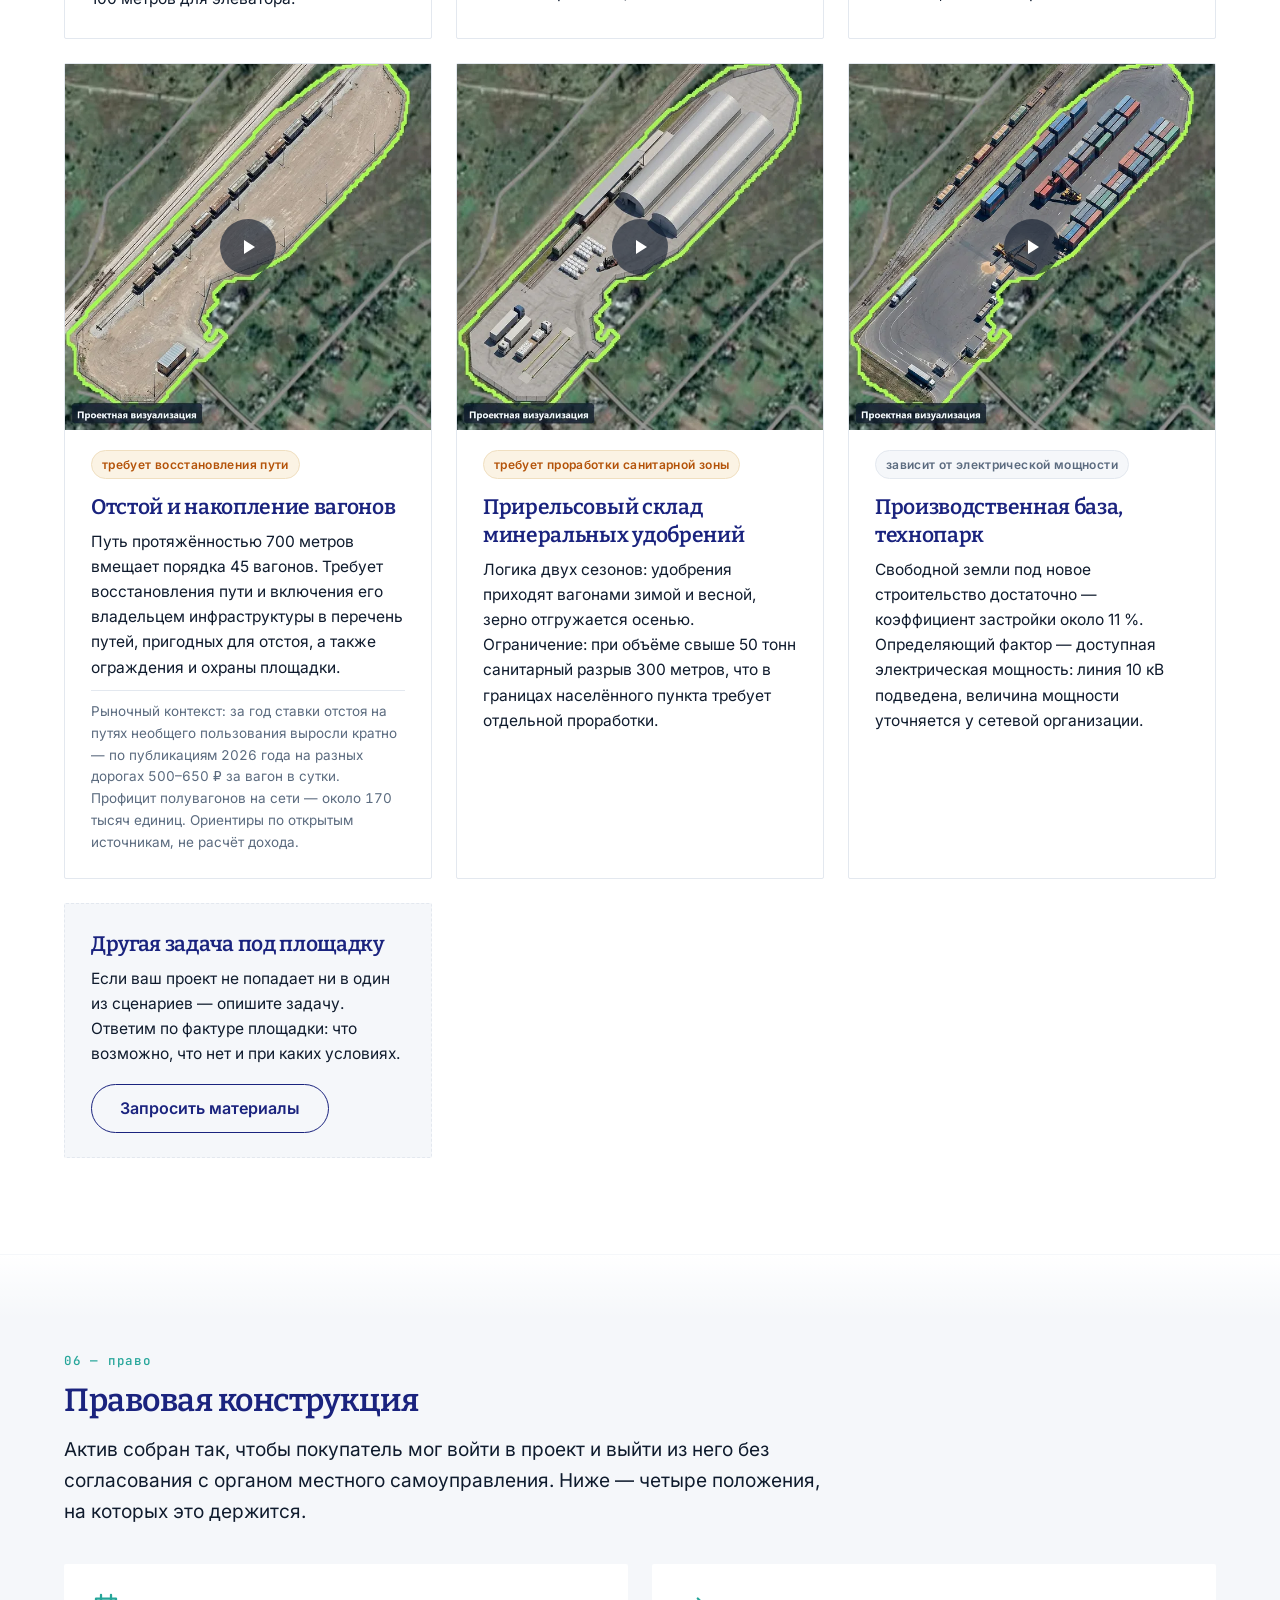
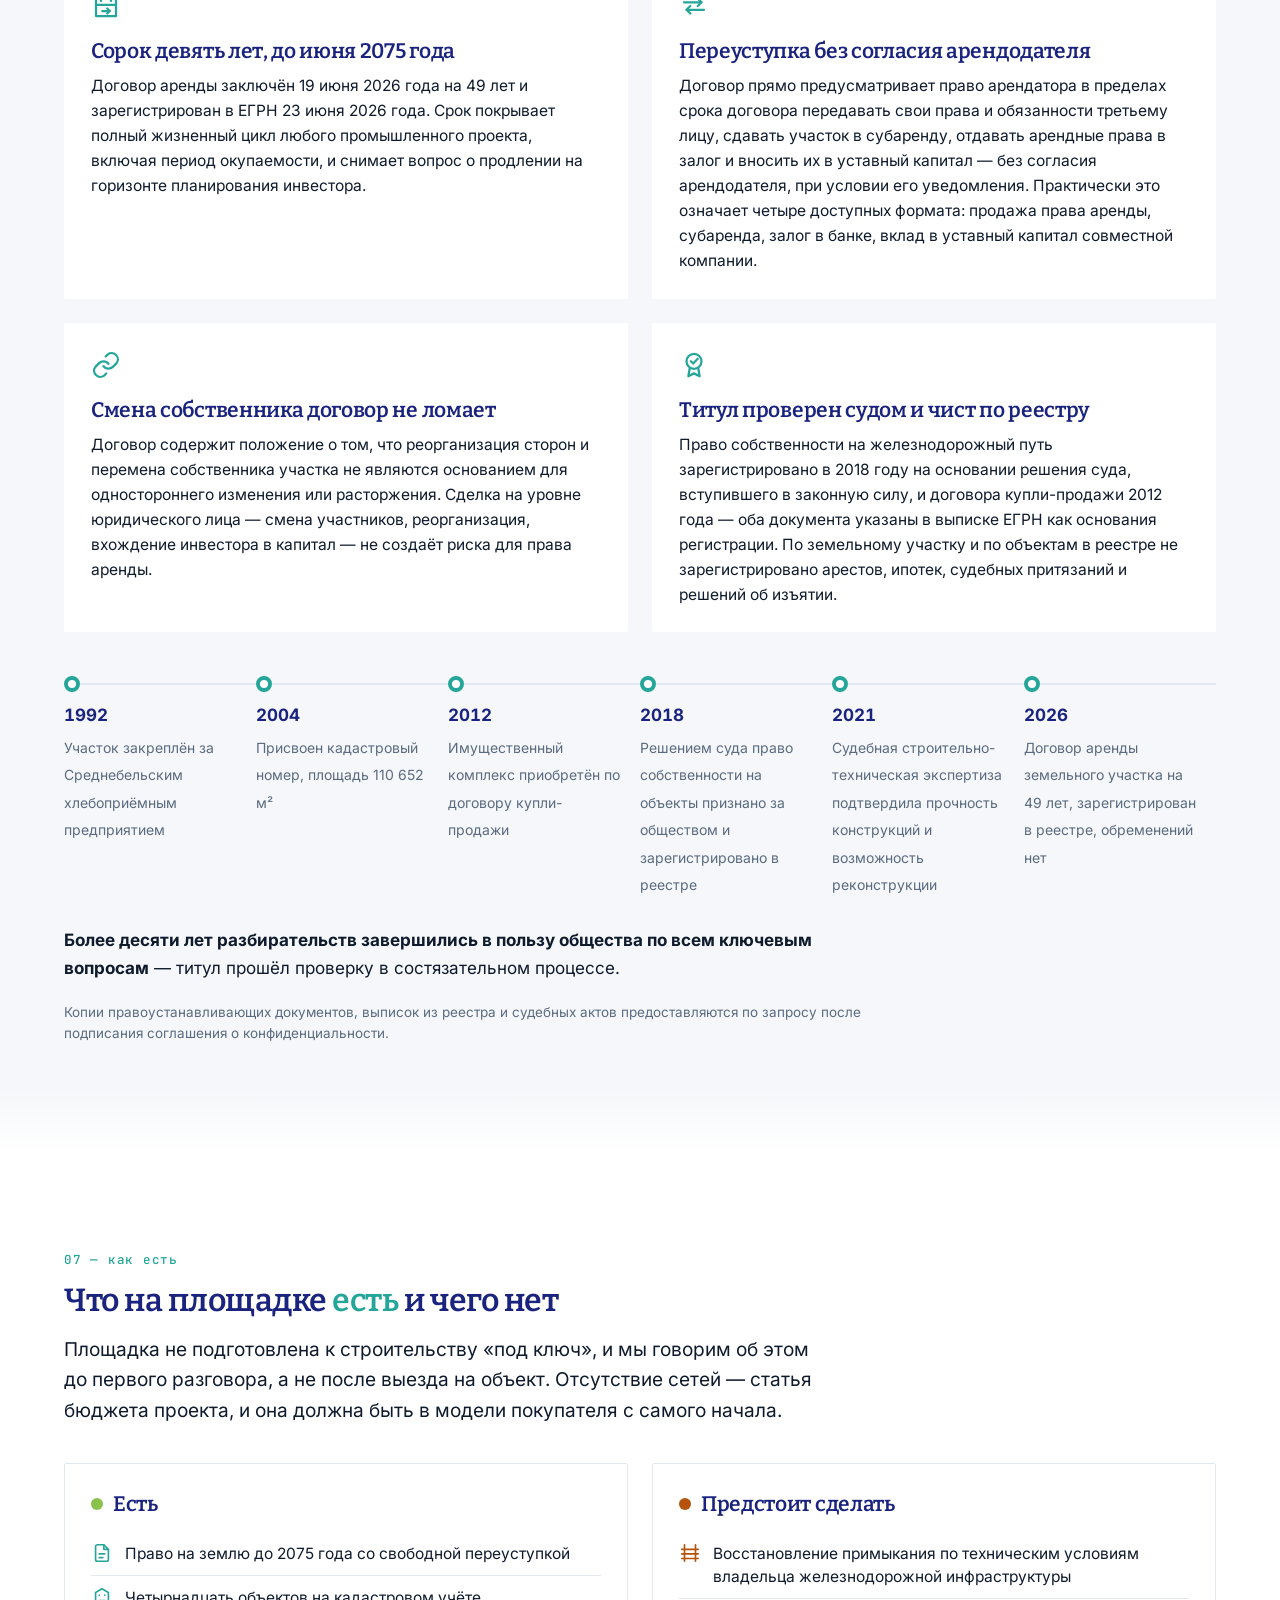
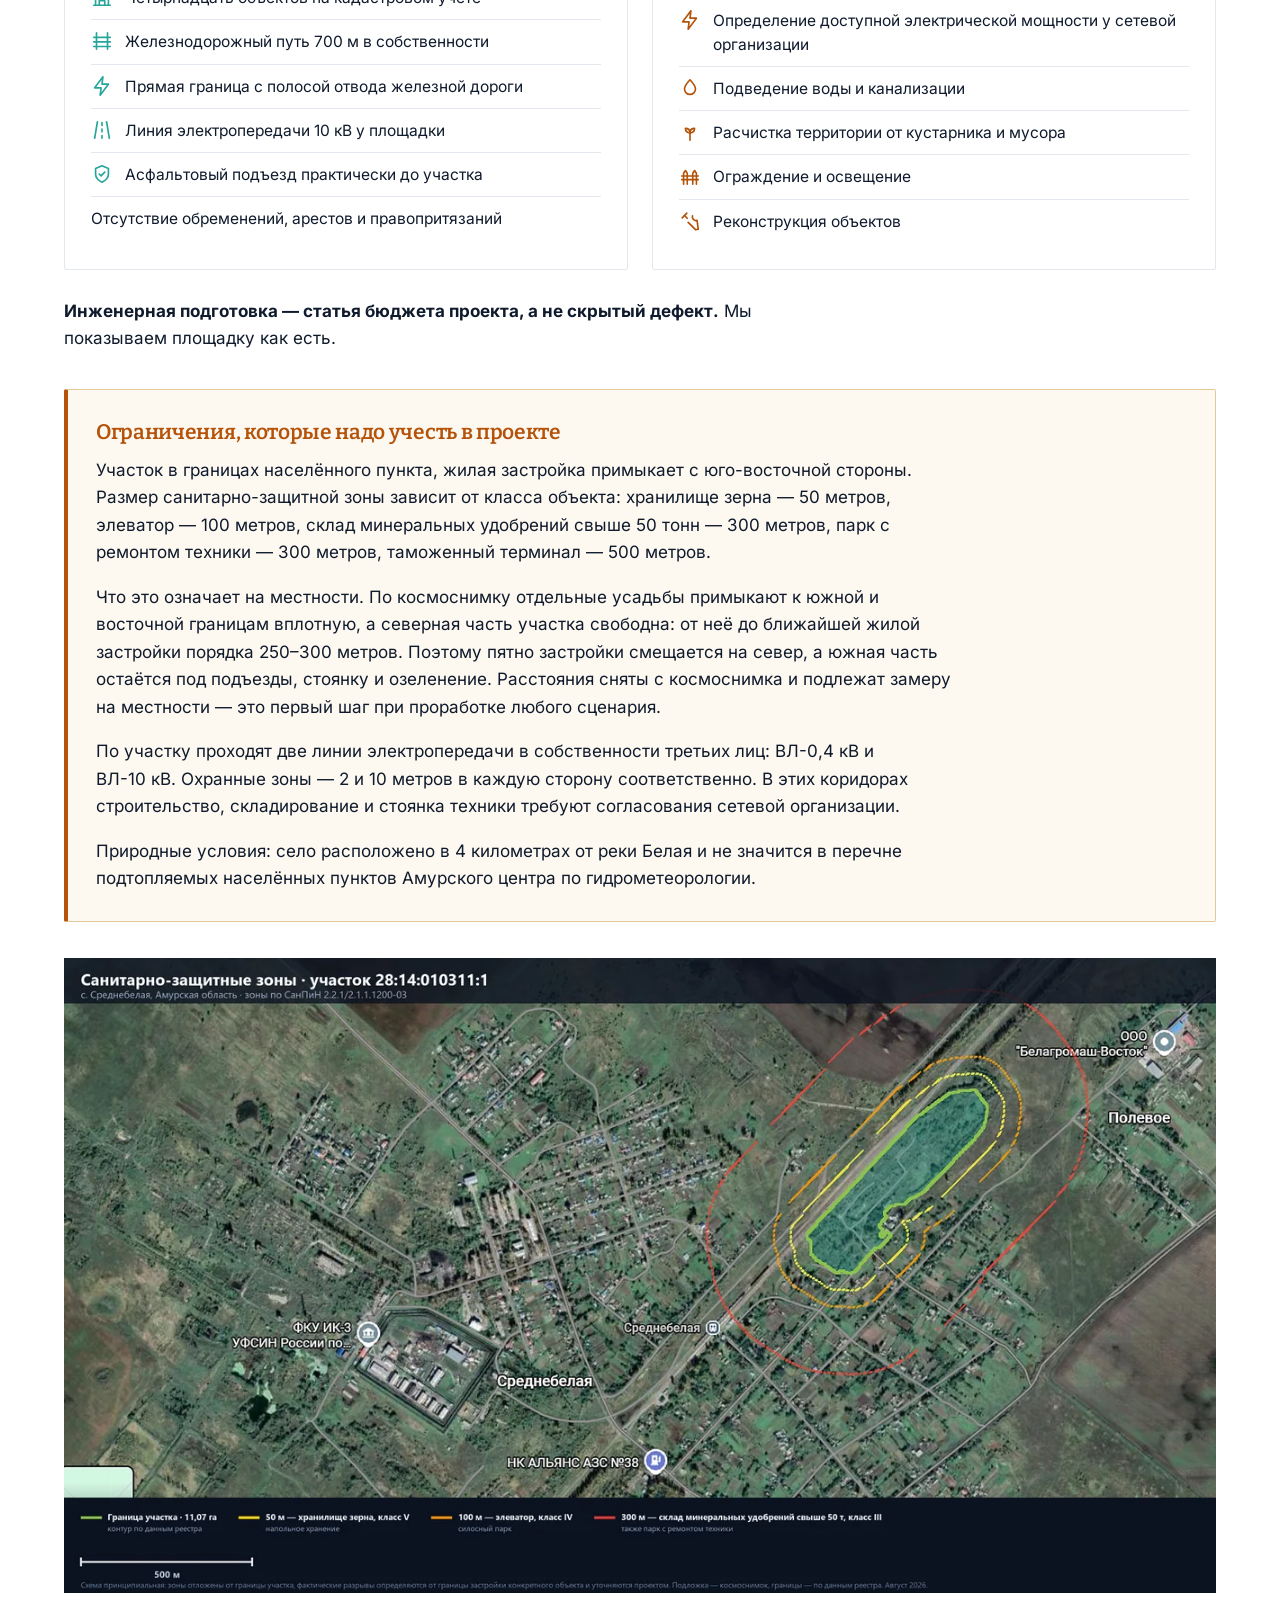
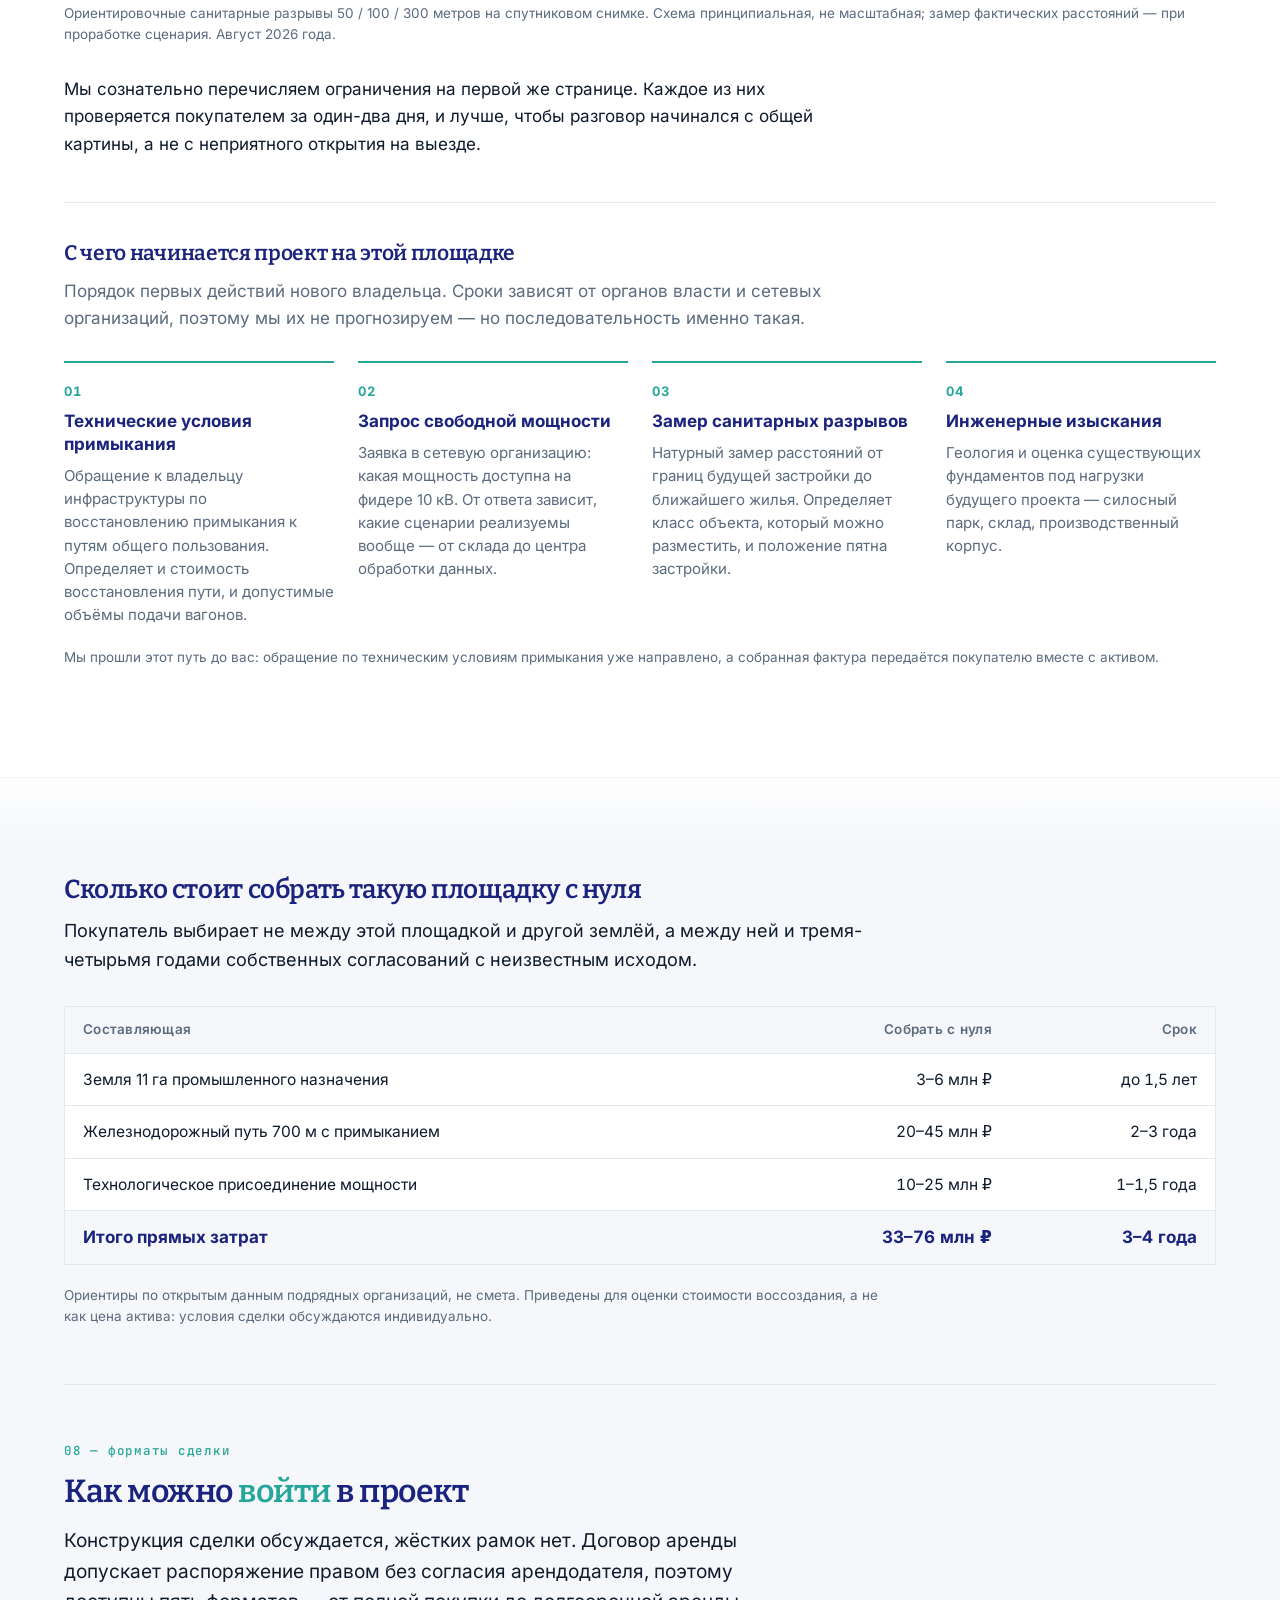
==== commit 74e61b47: "Правки П-1…П-4 из задания от 17.08: сверка фактов по реестру источников Задание 34_ЗАДАНИЕ_ПРАВКИ_СА" ====
--- a/index.html
+++ b/index.html
@@ -27,7 +27,7 @@
 <meta property="og:type" content="website">
 <meta property="og:site_name" content="Площадка Среднебелая">
 <meta property="og:title" content="Продажа: прирельсовая промышленная площадка 11,07 га — Амурская область">
-<meta property="og:description" content="Актив выставлен на продажу: переуступка права аренды на 49 лет или покупка долей. 14 объектов и железнодорожный путь 700 м в собственности. 12 км до сухого порта, 60 км до Белогорска.">
+<meta property="og:description" content="Актив выставлен на продажу: переуступка права аренды на 49 лет или покупка долей. 14 объектов и железнодорожный путь 700 м в собственности. 12 км до сухого порта, 56 км до Белогорска.">
 <meta property="og:url" content="https://hub28.ru/">
 <meta property="og:image" content="https://hub28.ru/assets/og-preview.jpg">
 <meta property="og:image:width" content="1200">
@@ -508,7 +508,7 @@
 
     <ul class="distance-list">
       <li><b>12 км</b><span>до сухого порта «Благовещенск» по железной дороге</span></li>
-      <li><b>60 км</b><span>до Белогорска</span></li>
+      <li><b>56 км</b><span>до Белогорска</span></li>
       <li class="d-accent"><b>~70 км</b><span><strong>международный переход Россия — Китай:</strong> автомобильный мост Благовещенск — Хэйхэ, таможенный пункт пропуска Кани-Курган</span></li>
       <li><b>75 км</b><span>до Благовещенска</span></li>
       <li><b>3–5 км</b><span>до федеральной трассы Благовещенск — Белогорск</span></li>
@@ -525,16 +525,16 @@
   <div class="container">
     <span class="sec-label">04 — почему сейчас</span>
     <h2 id="h-why">Область разворачивает <span class="accent">сырьевой контур</span></h2>
-    <p class="lead">Амурская область — первое место в России по производству сои, около 40&nbsp;% российского сбора. Урожай 2025 года — 1,7&nbsp;млн тонн, план на 2026 год — около 1,8&nbsp;млн тонн. До последнего времени избыток сырья вывозился за пределы области. Сейчас картина меняется.</p>
+    <p class="lead">Амурская область — первое место в России по производству сои, около 19&nbsp;% российского сбора. Урожай 2025 года — 1,73&nbsp;млн тонн при урожайности 19,3&nbsp;ц/га. Под соей в 2026 году занято 874&nbsp;тыс. га, урожай ожидается на уровне прошлого года. До последнего времени избыток сырья вывозился за пределы области. Сейчас картина меняется.</p>
 
     <div class="stats-row">
-      <div class="stat"><div class="stat-num">1,7 млн т</div><div class="stat-cap">урожай сои в области, 2025 год</div></div>
+      <div class="stat"><div class="stat-num">1,73 млн т</div><div class="stat-cap">урожай сои в области, 2025 год</div></div>
       <div class="stat"><div class="stat-num">1-е место</div><div class="stat-cap">в России по производству сои</div></div>
-      <div class="stat"><div class="stat-num">450 тыс. т</div><div class="stat-cap">перерабатывалось внутри области в 2025 году</div></div>
-      <div class="stat"><div class="stat-num">~1,5 млн т</div><div class="stat-cap">внутренняя переработка с вводом новых мощностей</div></div>
-    </div>
-
-    <p style="max-width:820px;">В 60 километрах от площадки, в Белогорске, вводятся новые перерабатывающие мощности: с конца 2026 года внутренняя переработка сои в области вырастает с 450&nbsp;тыс. тонн до величины порядка 1,5&nbsp;млн тонн в год. Направление движения сельхозсырья меняется — вместо вывоза за пределы региона формируется свод сырья к внутренним переработчикам. Площадка расположена на этом маршруте.</p>
+      <div class="stat"><div class="stat-num">430 тыс. т</div><div class="stat-cap">перерабатывается внутри области сегодня</div></div>
+      <div class="stat"><div class="stat-num">~1,43 млн т</div><div class="stat-cap">внутренняя переработка с вводом новых мощностей</div></div>
+    </div>
+
+    <p style="max-width:820px;">В 56 километрах от площадки, в Белогорске, вводятся новые перерабатывающие мощности: с ноября 2026 года, когда завод выходит на проектную мощность, внутренняя переработка сои в области вырастает с 430&nbsp;тыс. тонн до величины порядка 1,43&nbsp;млн тонн в год. Направление движения сельхозсырья меняется — вместо вывоза за пределы региона формируется свод сырья к внутренним переработчикам. Площадка расположена на этом маршруте.</p>
 
     <p style="max-width:820px;">Одновременно развивается экспортная инфраструктура. Сухой порт «Благовещенск» — в 12 километрах по железной дороге — запущен в мае 2026 года, принимает до двух контейнерных поездов в сутки и наращивает единовременное размещение контейнеров до 15&nbsp;000 к 2030 году. Автомобильный пункт пропуска Кани-Курган с декабря 2025 года работает на 16 полос с пропускной способностью 862 транспортных средства в сутки.</p>
 
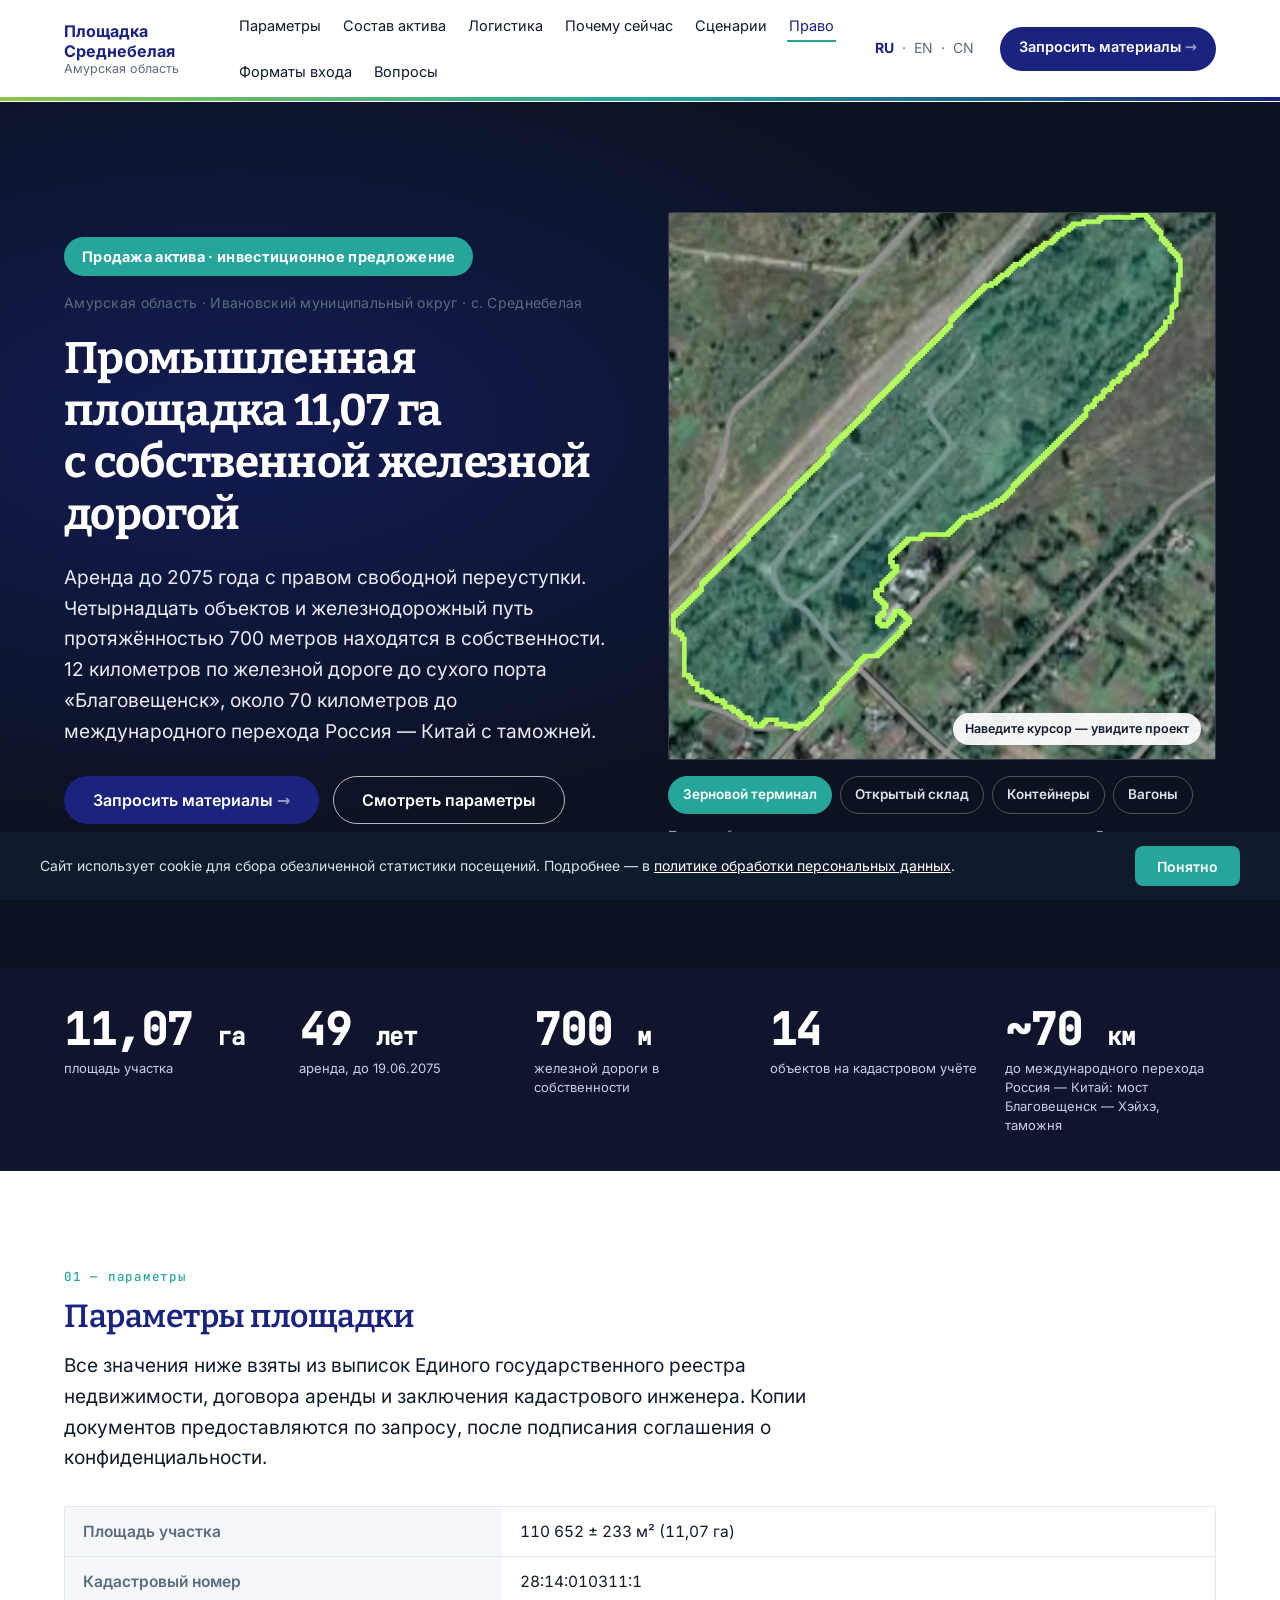
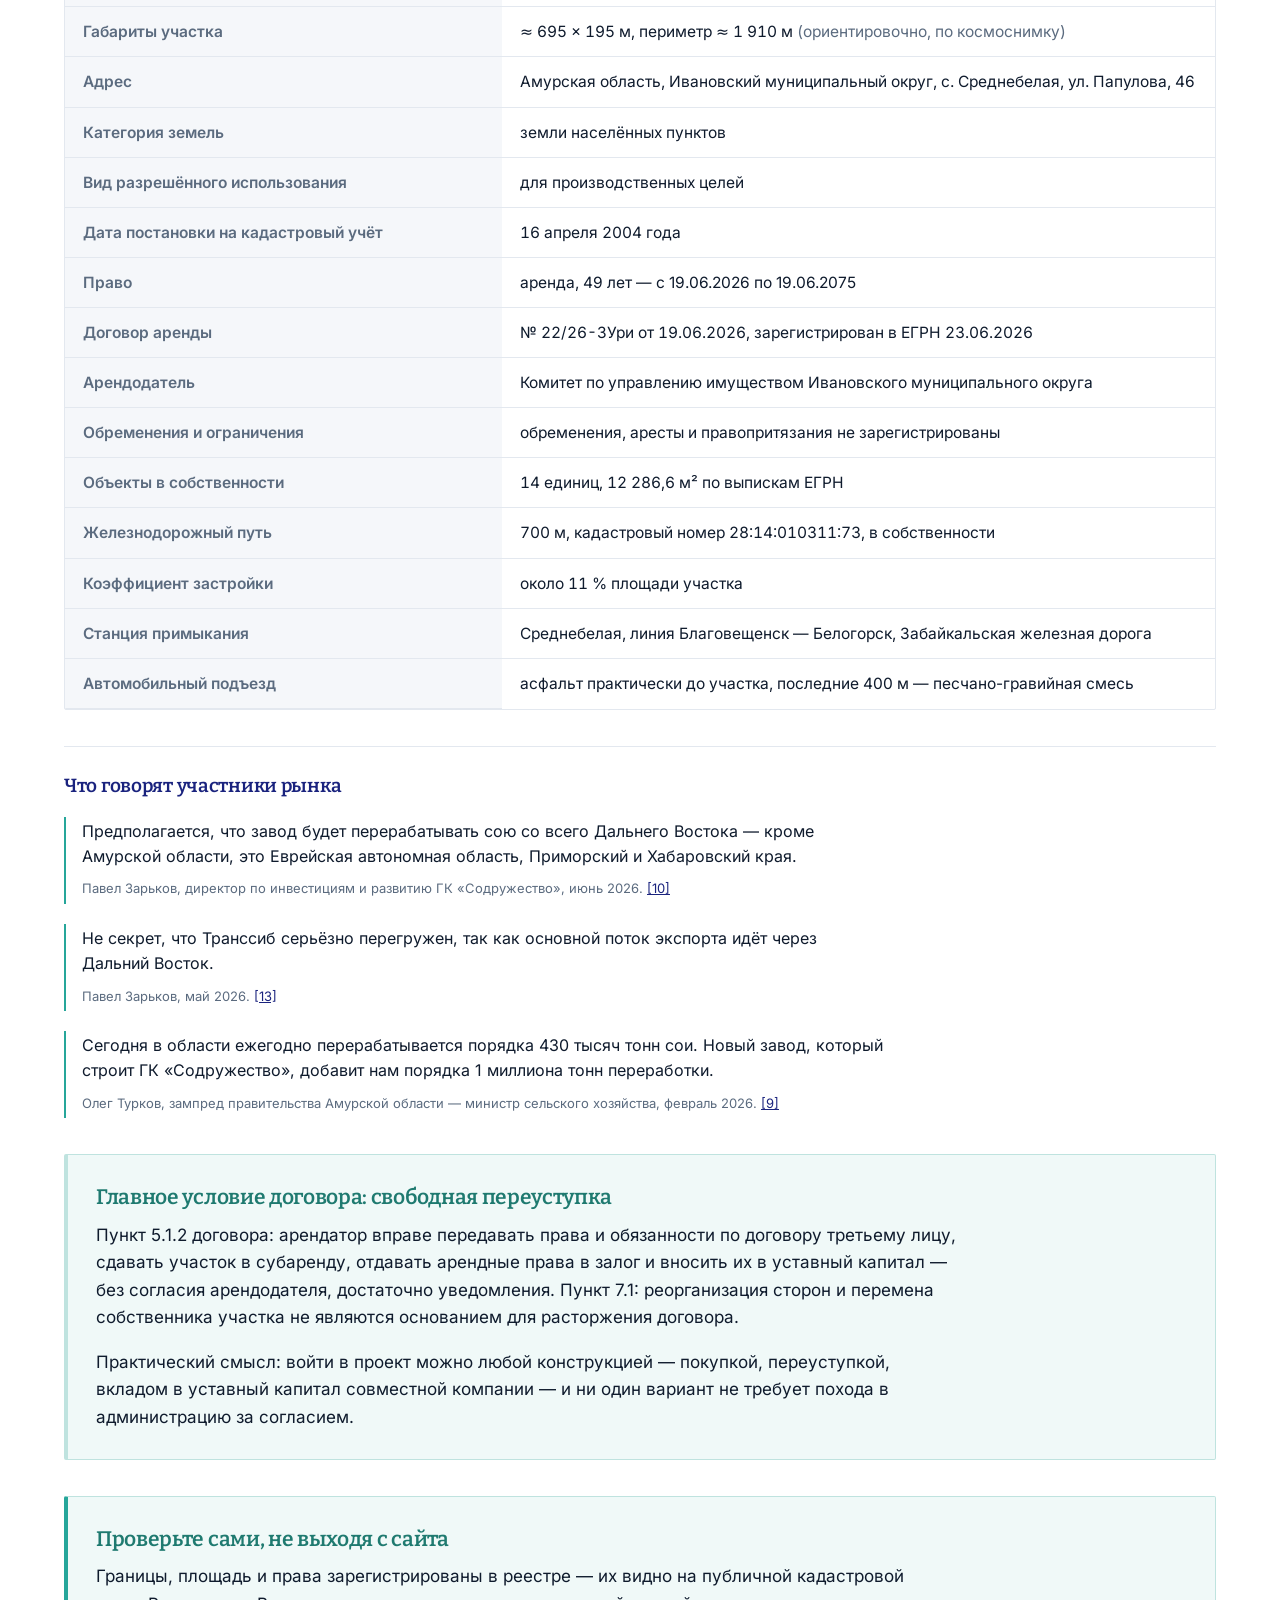
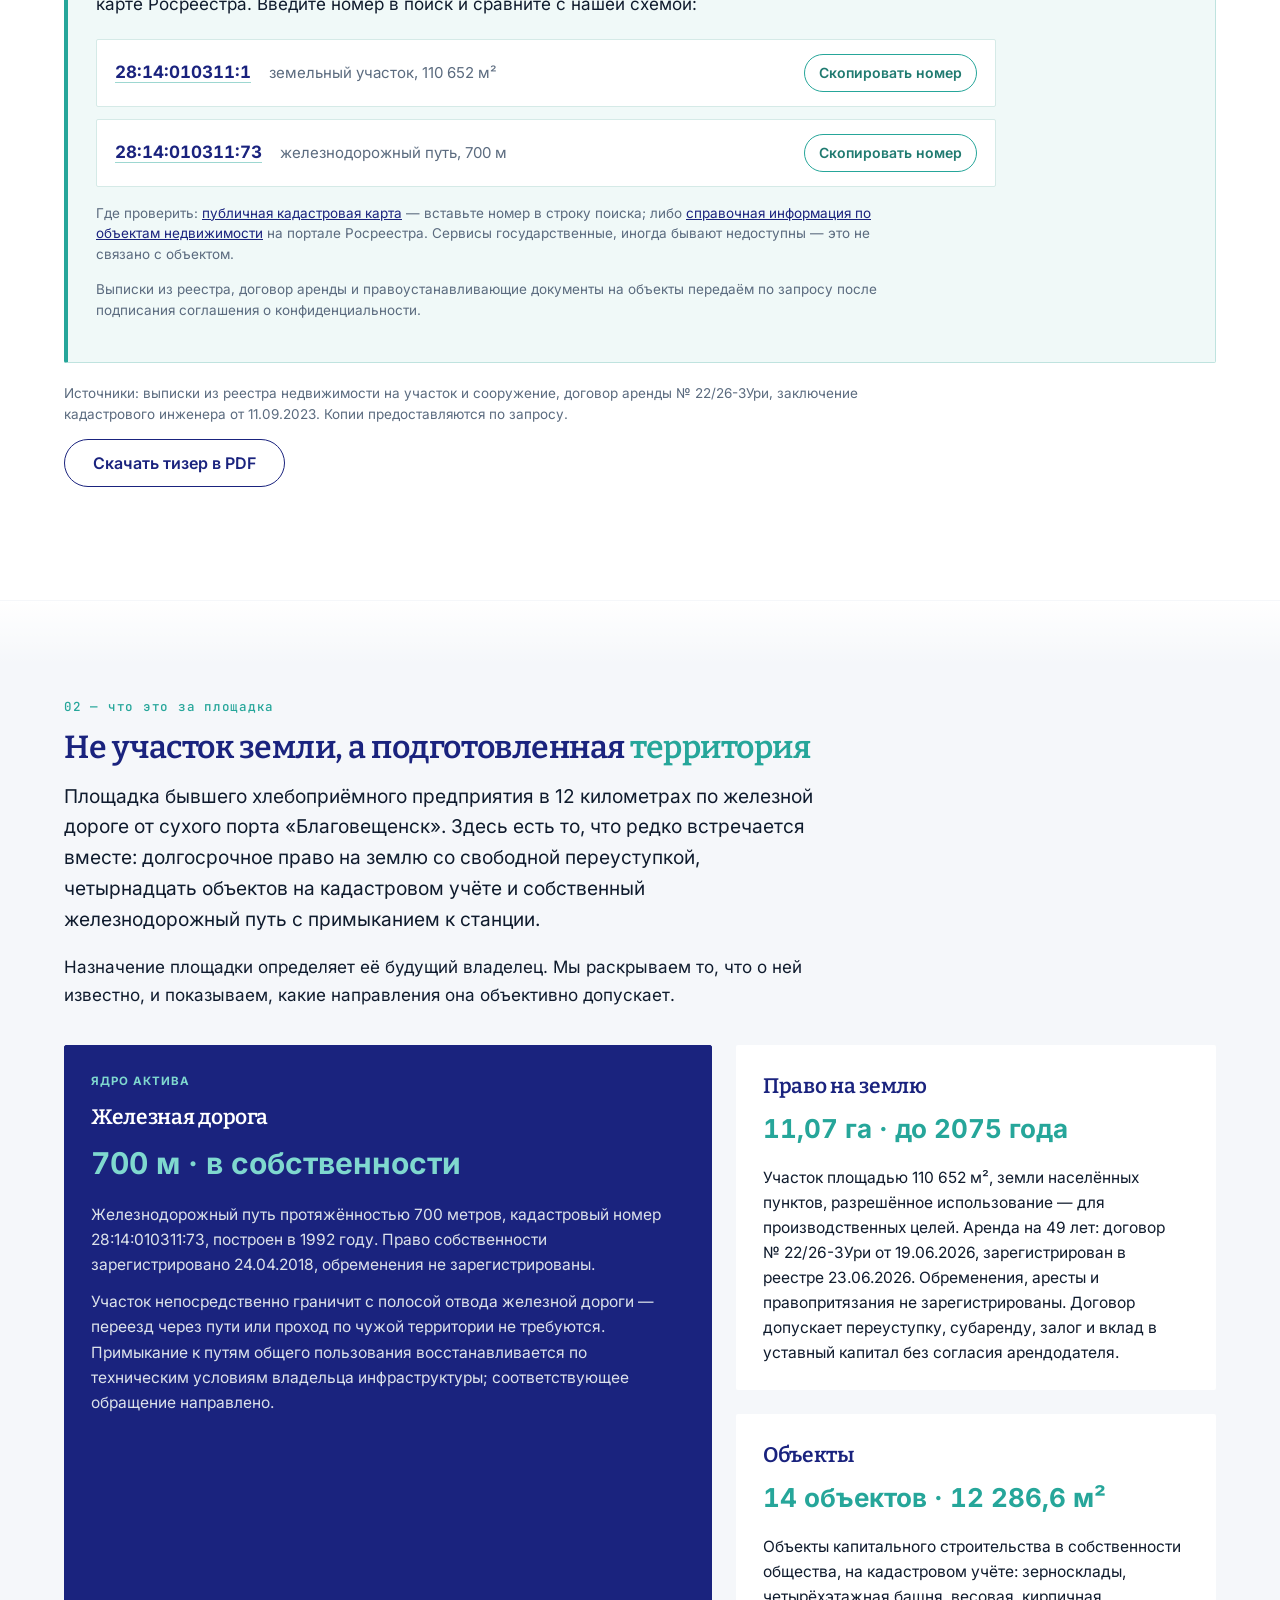
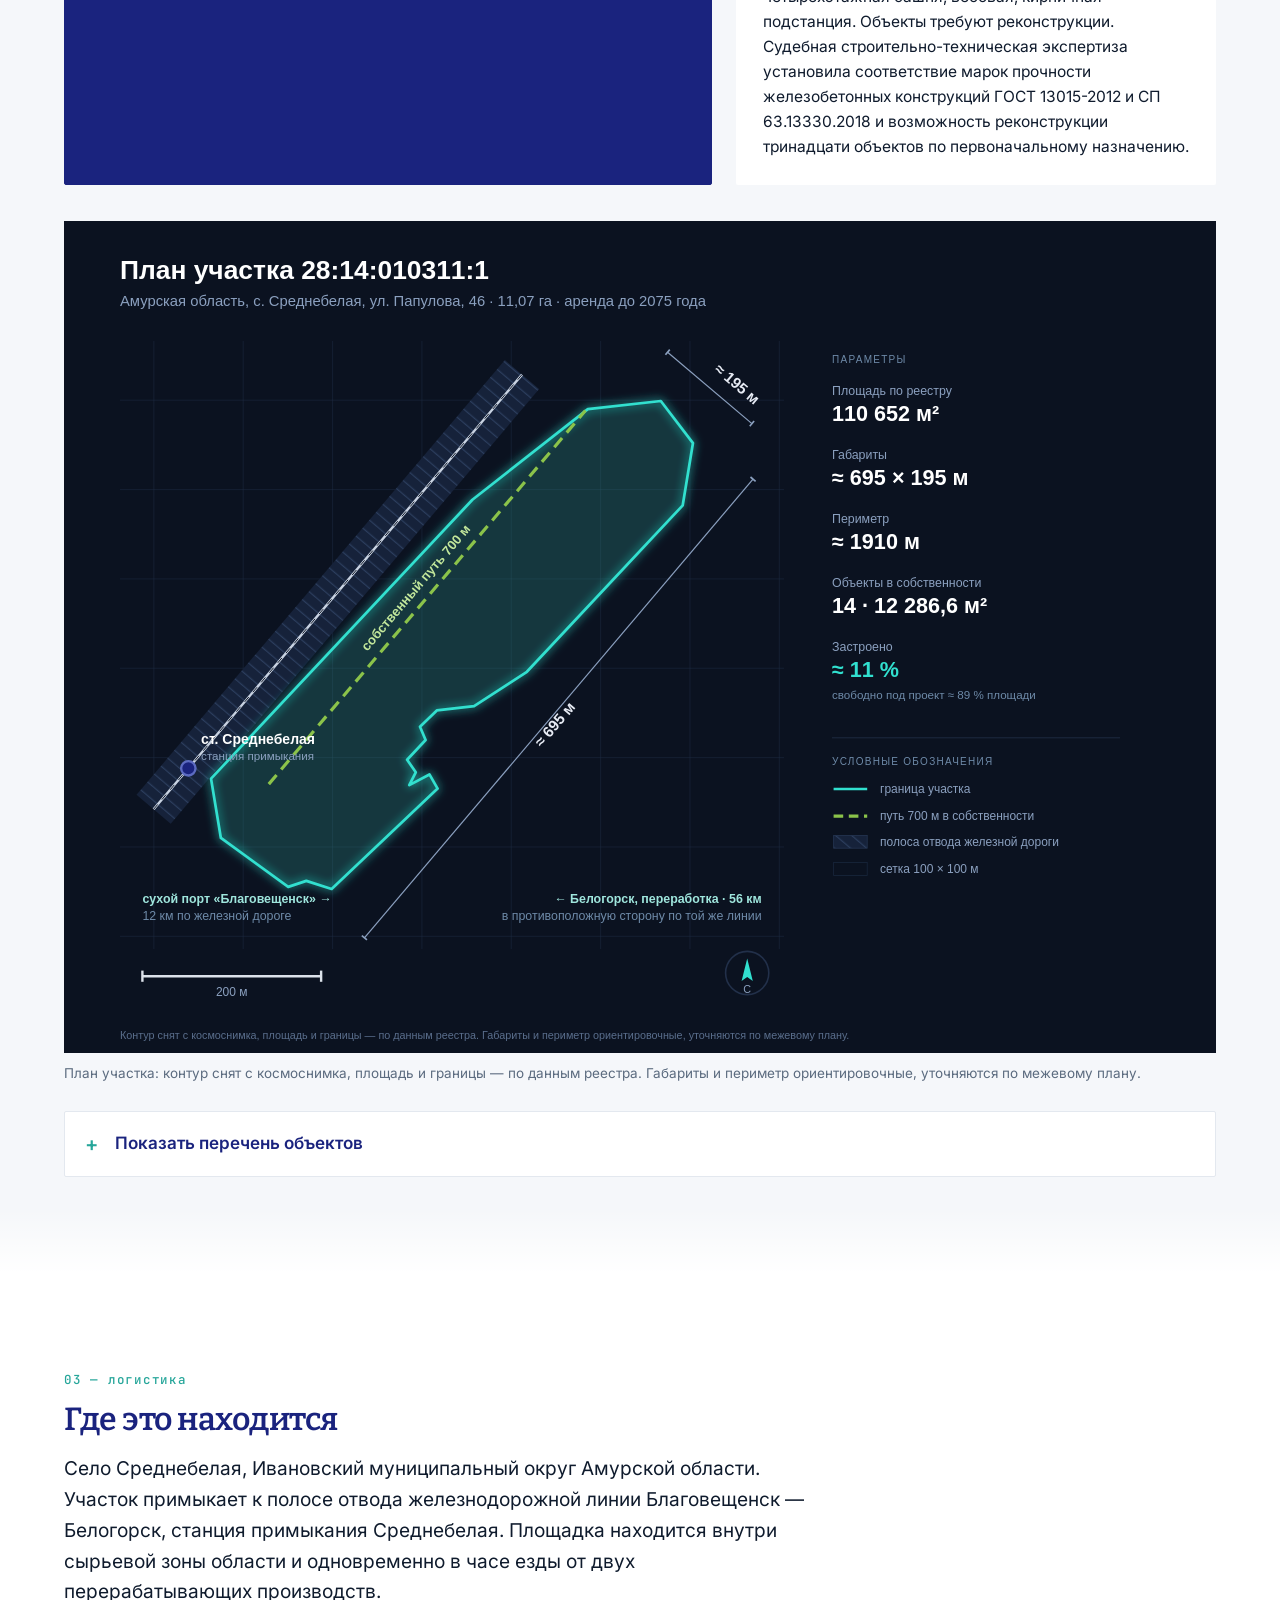
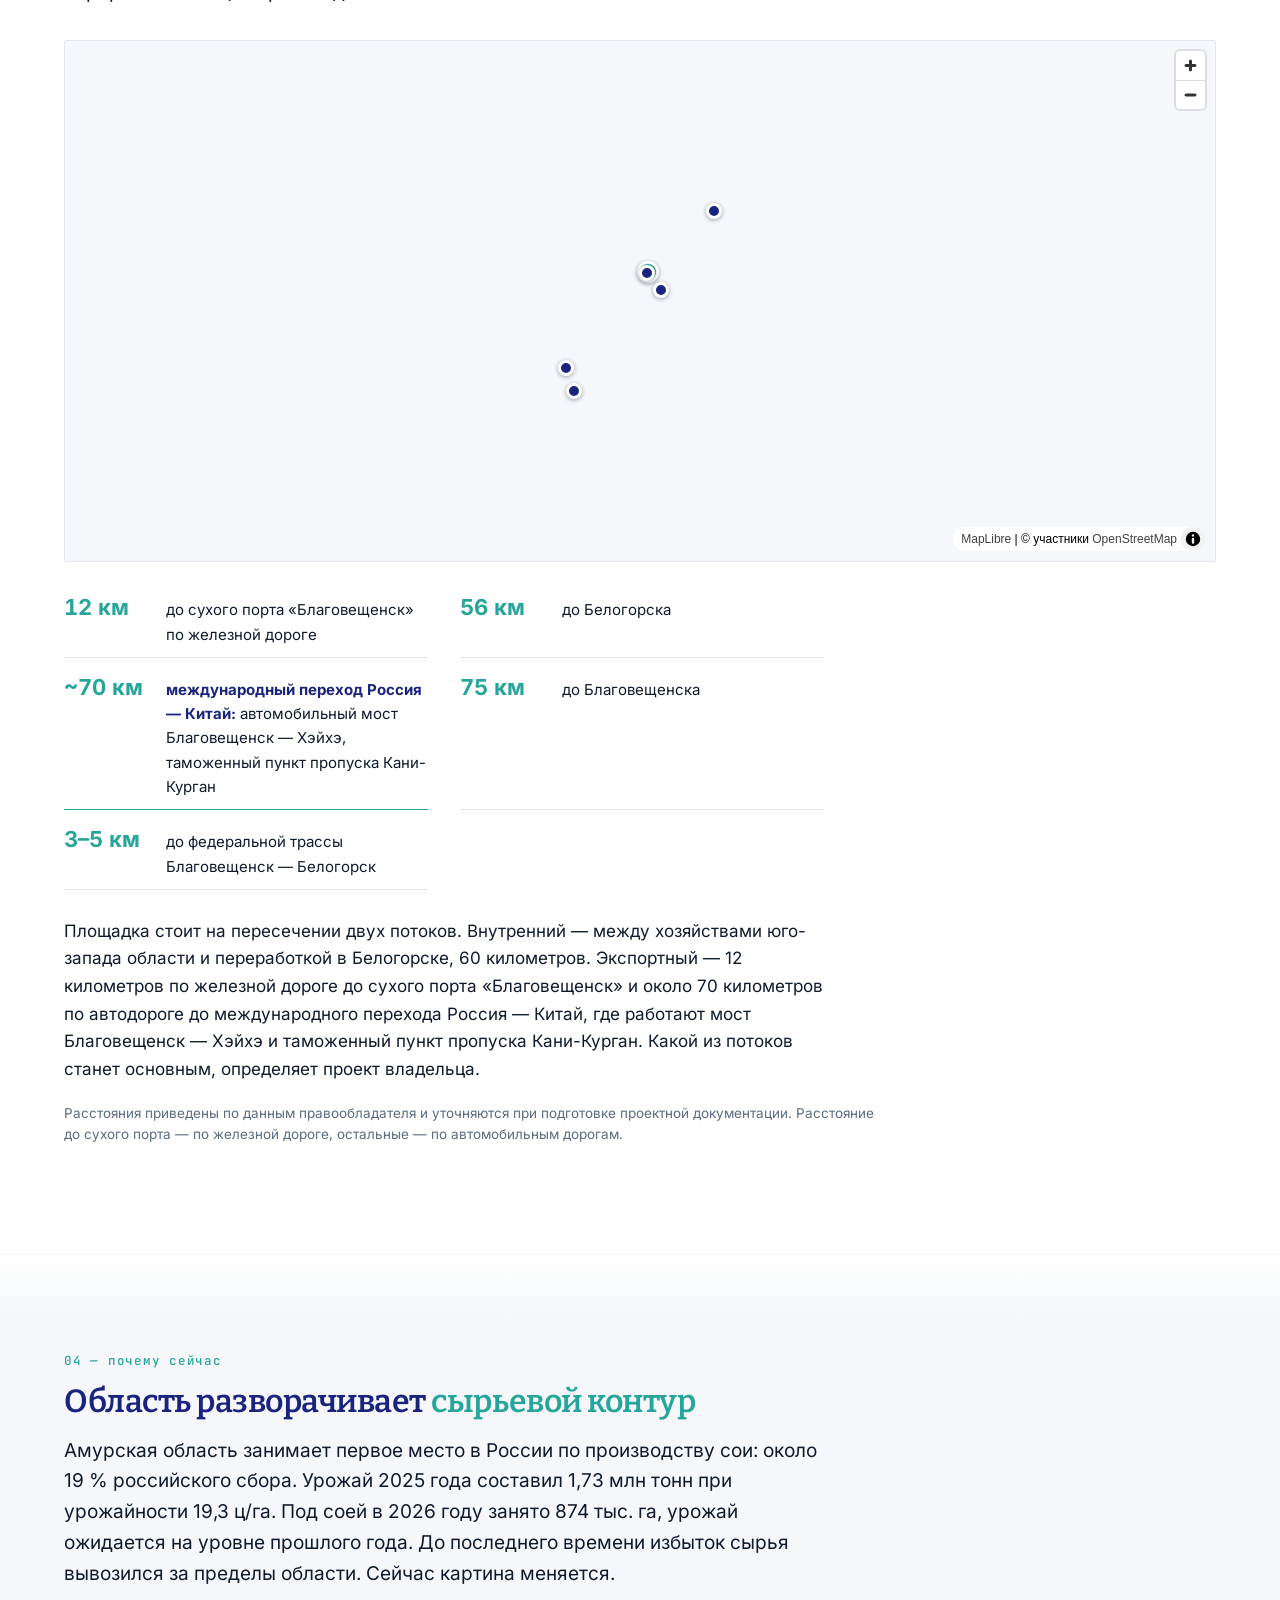
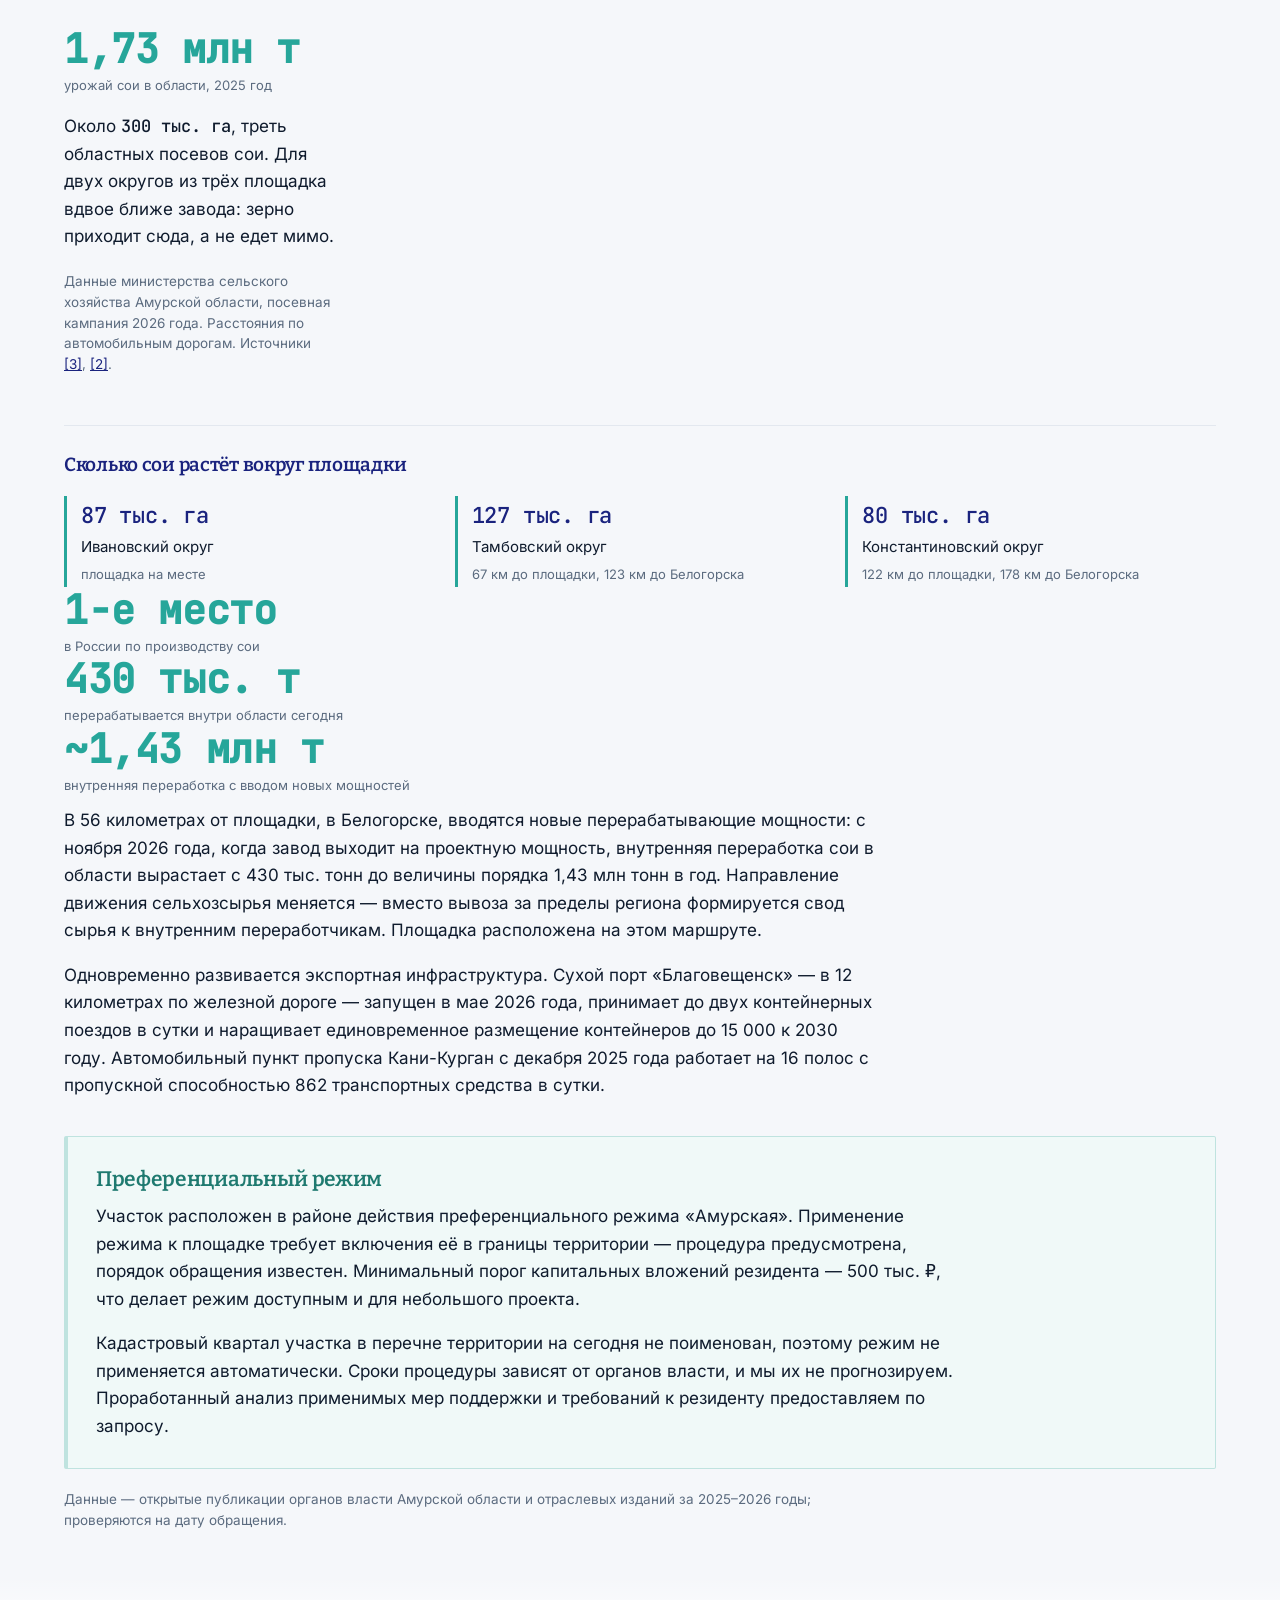
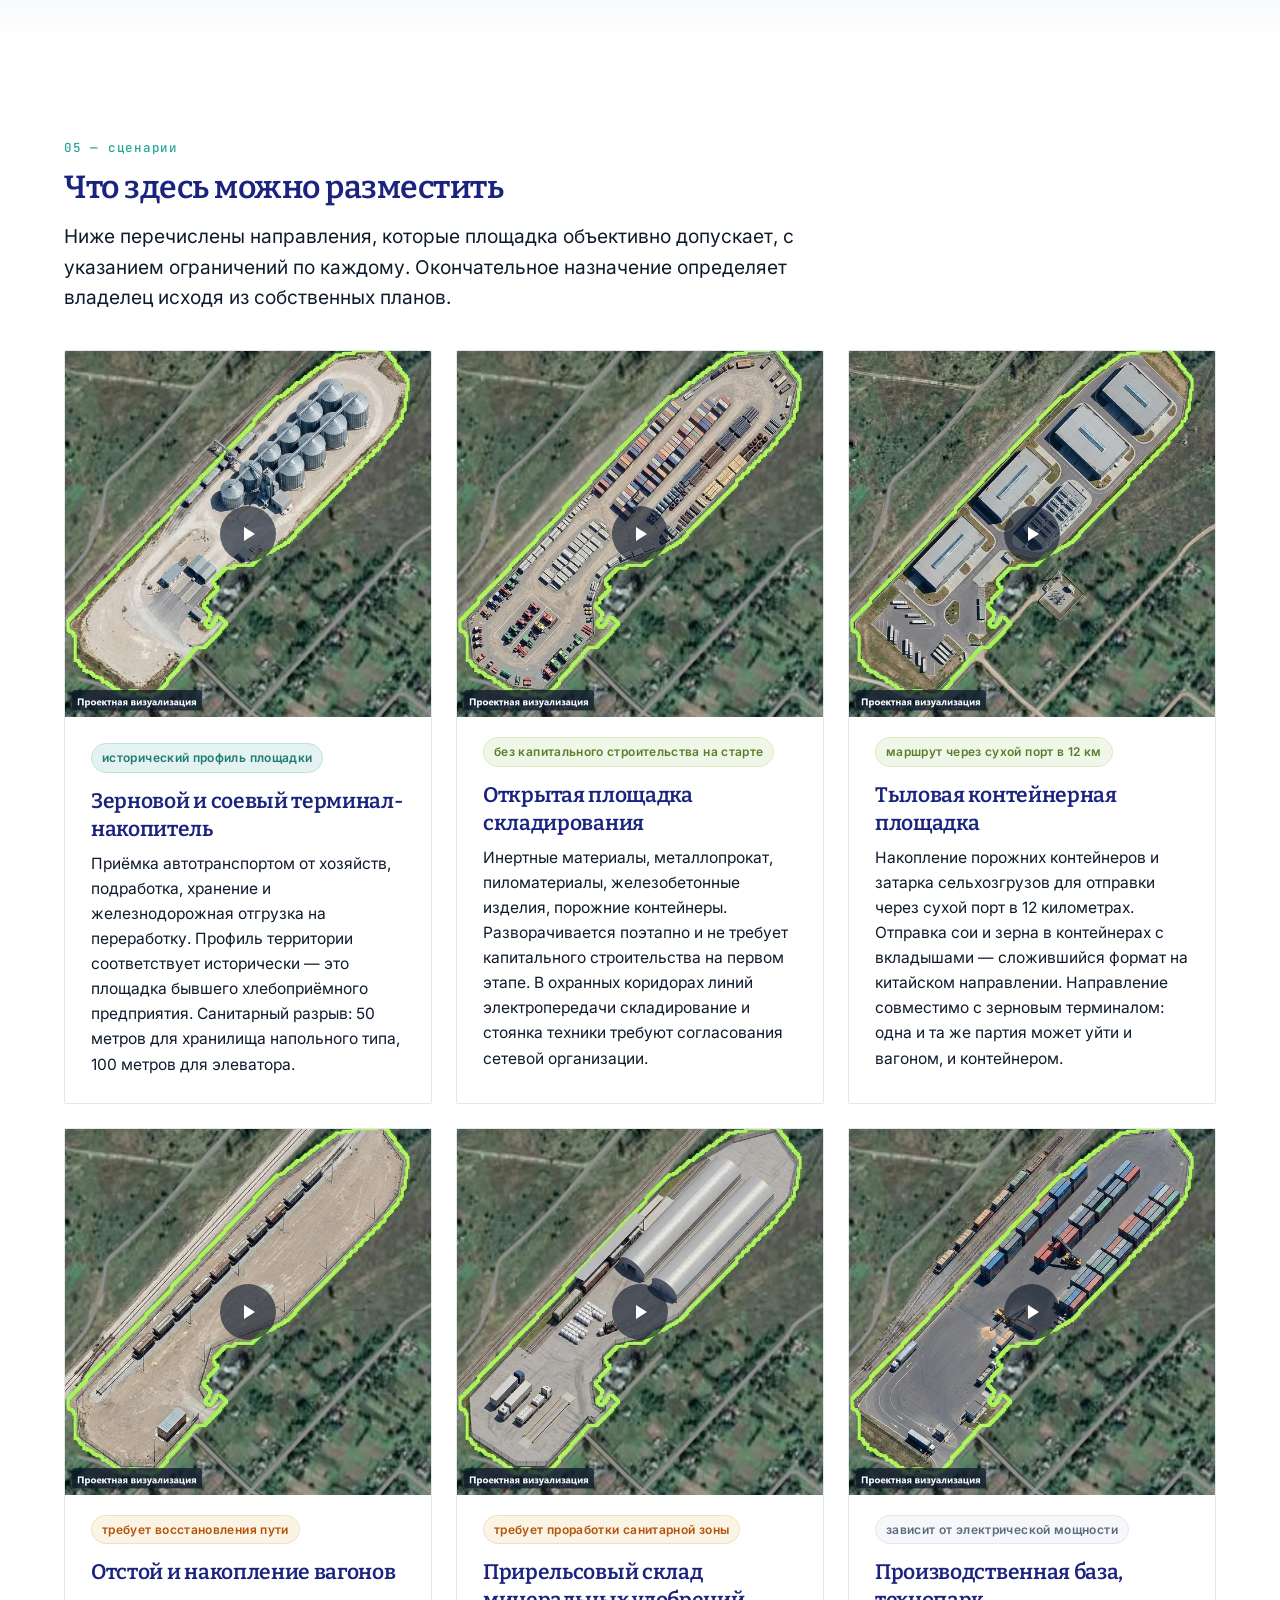
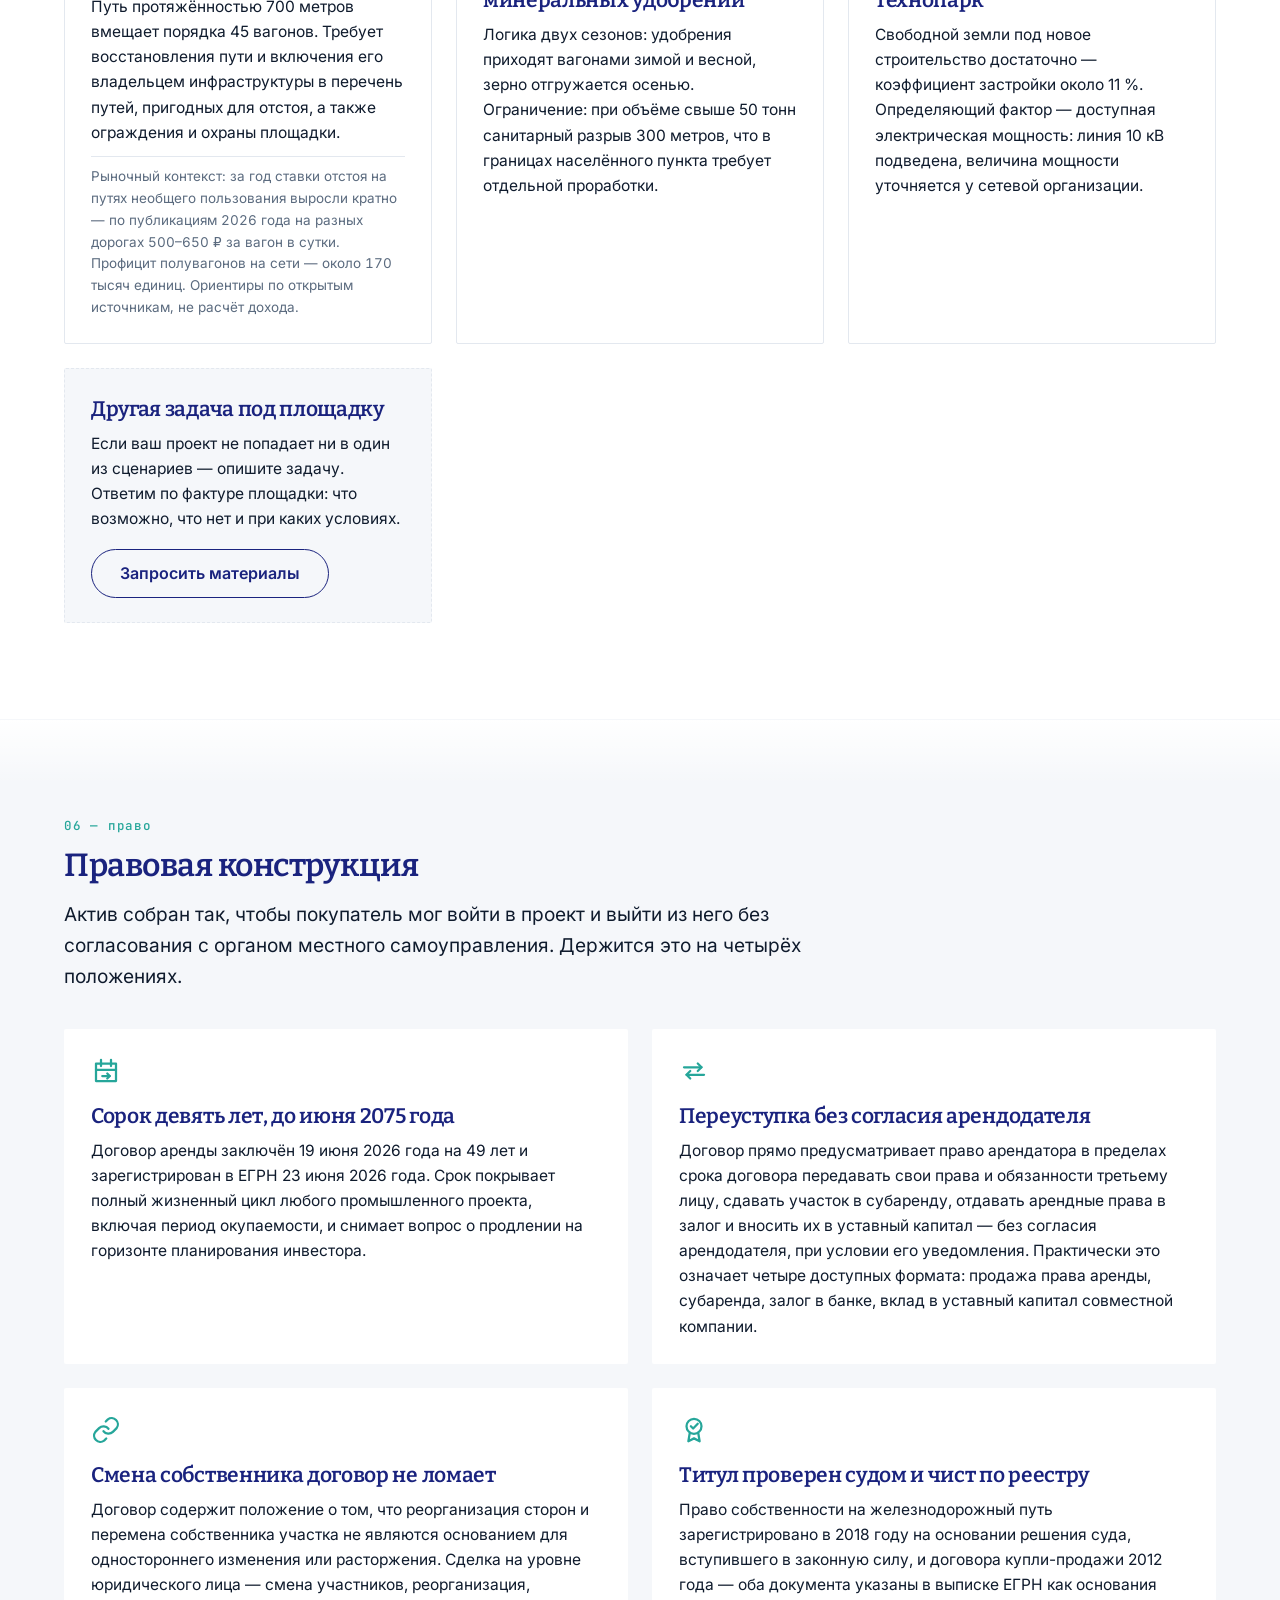
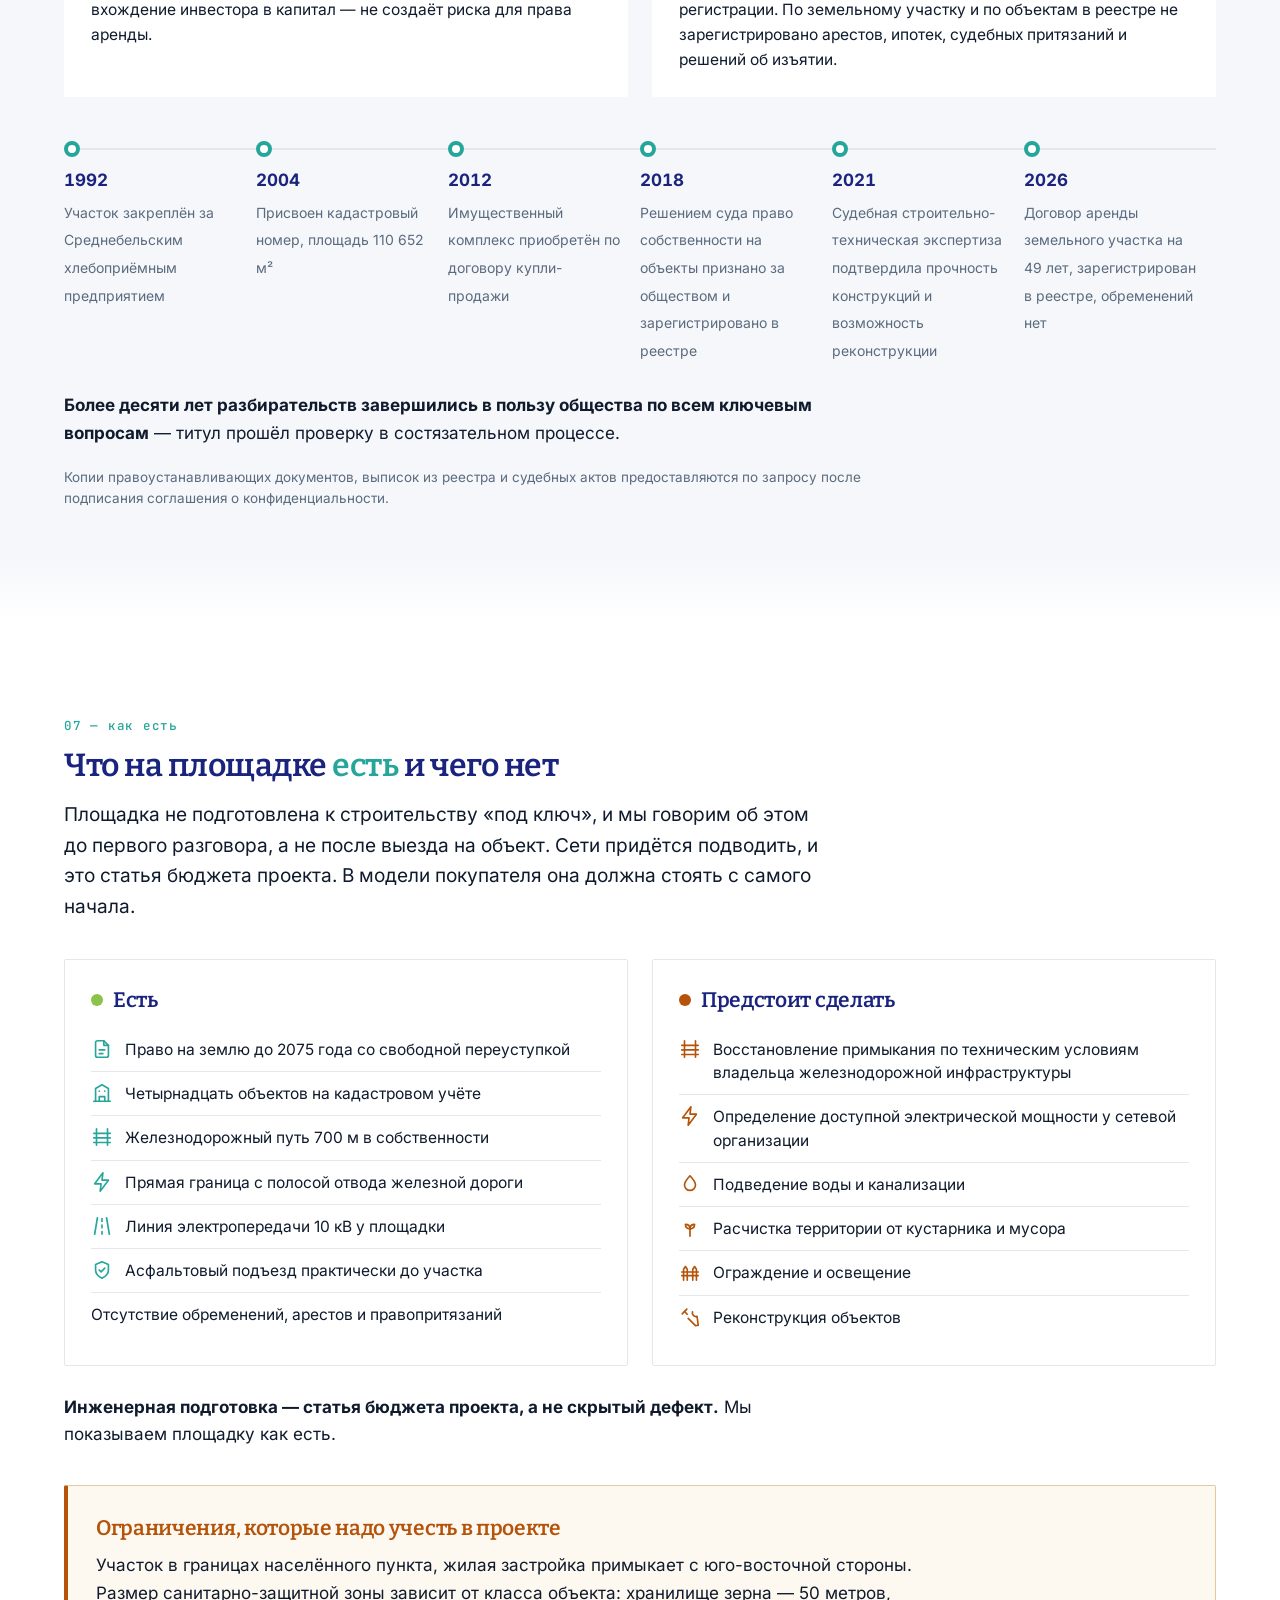
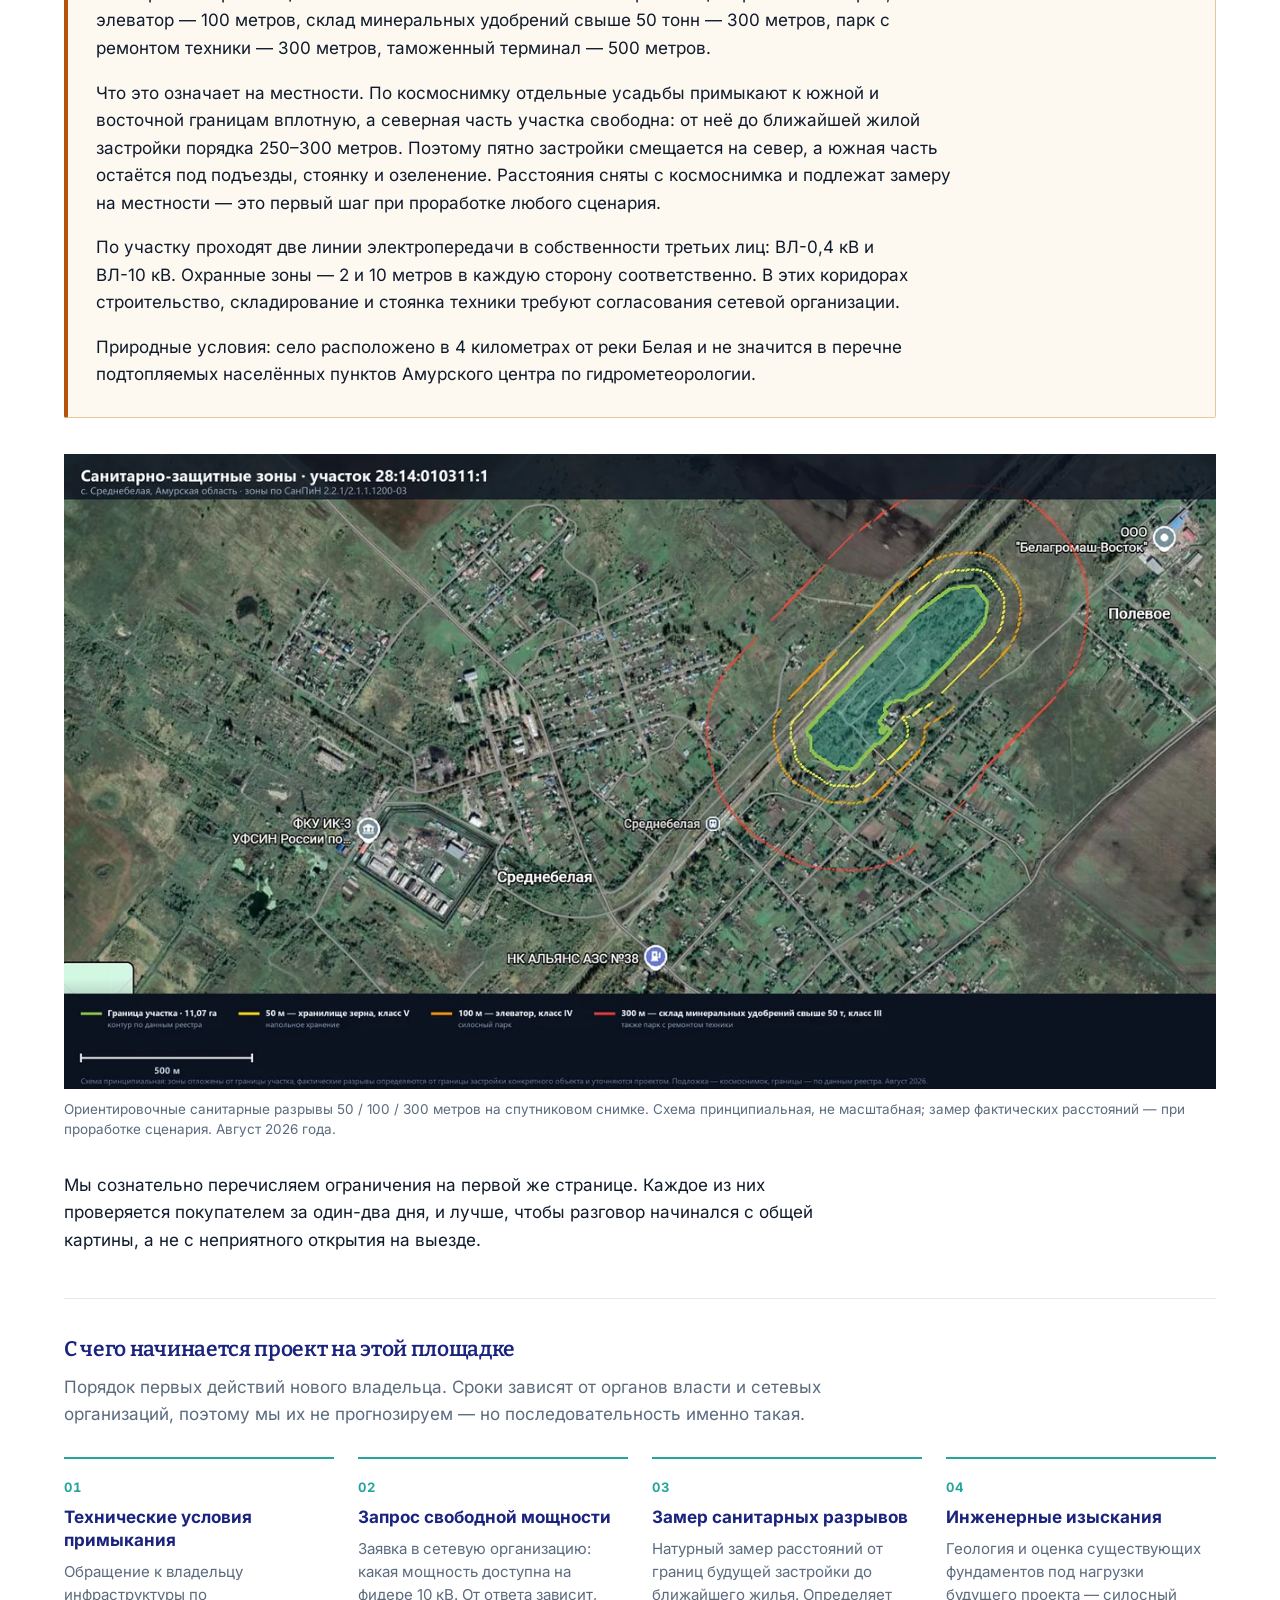
==== commit 80c8df39: "Правки П-5, П-6, П-7 и частично П-4а из задания от 17.08 П-5. Блок «сколько сои растёт вокруг площад" ====
--- a/index.html
+++ b/index.html
@@ -303,7 +303,7 @@
       <p class="sale-badge">Продажа актива · инвестиционное предложение</p>
       <p class="kicker">Амурская область · Ивановский муниципальный округ · с. Среднебелая</p>
       <h1 id="h1">Промышленная площадка 11,07&nbsp;га<br>с собственной железной дорогой</h1>
-      <p class="lead">Аренда до 2075 года с правом свободной переуступки. Четырнадцать объектов и железнодорожный путь протяжённостью 700 метров — в собственности. 12&nbsp;километров по железной дороге до сухого порта «Благовещенск», около 70&nbsp;километров до международного перехода Россия — Китай с таможней.</p>
+      <p class="lead">Аренда до 2075 года с правом свободной переуступки. Четырнадцать объектов и железнодорожный путь протяжённостью 700 метров находятся в собственности. 12&nbsp;километров по железной дороге до сухого порта «Благовещенск», около 70&nbsp;километров до международного перехода Россия — Китай с таможней.</p>
       <div class="hero-actions">
         <a class="btn btn-primary" href="#contact">Запросить материалы</a>
         <a class="btn btn-ghost" href="#params">Смотреть параметры</a>
@@ -368,7 +368,7 @@
   <div class="container">
     <span class="sec-label">01 — параметры</span>
     <h2 id="h-params">Параметры площадки</h2>
-    <p class="lead">Все значения ниже — из выписок Единого государственного реестра недвижимости, договора аренды и заключения кадастрового инженера. Копии документов предоставляются по запросу, после подписания соглашения о конфиденциальности.</p>
+    <p class="lead">Все значения ниже взяты из выписок Единого государственного реестра недвижимости, договора аренды и заключения кадастрового инженера. Копии документов предоставляются по запросу, после подписания соглашения о конфиденциальности.</p>
 
     <div class="table-wrap">
       <table class="t-params">
@@ -394,8 +394,17 @@
       </table>
     </div>
 
+        <div class="quotes">
+      <h3 class="sown-h">Что говорят участники рынка</h3>
+      <blockquote class="q"><p>Предполагается, что завод будет перерабатывать сою со всего Дальнего Востока — кроме Амурской области, это Еврейская автономная область, Приморский и Хабаровский края.</p>
+        <cite>Павел Зарьков, директор по инвестициям и развитию ГК «Содружество», июнь 2026. <a href="sources.html#s10">[10]</a></cite></blockquote>
+      <blockquote class="q"><p>Не секрет, что Транссиб серьёзно перегружен, так как основной поток экспорта идёт через Дальний Восток.</p>
+        <cite>Павел Зарьков, май 2026. <a href="sources.html#s13">[13]</a></cite></blockquote>
+      <blockquote class="q"><p>Сегодня в области ежегодно перерабатывается порядка 430 тысяч тонн сои. Новый завод, который строит ГК «Содружество», добавит нам порядка 1 миллиона тонн переработки.</p>
+        <cite>Олег Турков, зампред правительства Амурской области — министр сельского хозяйства, февраль 2026. <a href="sources.html#s9">[9]</a></cite></blockquote>
+    </div>
     <div class="warn-panel" style="border-left-color:var(--teal);border-color:#BFE3DF;background:#F0F9F8;">
-      <h3 style="color:#1F7A70;">Свободная переуступка — главное условие договора</h3>
+      <h3 style="color:#1F7A70;">Главное условие договора: свободная переуступка</h3>
       <p>Пункт 5.1.2 договора: арендатор вправе передавать права и обязанности по договору третьему лицу, сдавать участок в субаренду, отдавать арендные права в залог и вносить их в уставный капитал — без согласия арендодателя, достаточно уведомления. Пункт 7.1: реорганизация сторон и перемена собственника участка не являются основанием для расторжения договора.</p>
       <p>Практический смысл: войти в проект можно любой конструкцией — покупкой, переуступкой, вкладом в уставный капитал совместной компании — и ни один вариант не требует похода в администрацию за согласием.</p>
     </div>
@@ -492,7 +501,7 @@
   <div class="container">
     <span class="sec-label">03 — логистика</span>
     <h2 id="h-location">Где это находится</h2>
-    <p class="lead">Село Среднебелая, Ивановский муниципальный округ Амурской области. Участок примыкает к полосе отвода железнодорожной линии Благовещенск — Белогорск, станция примыкания — Среднебелая. Площадка находится внутри сырьевой зоны области и одновременно в часе езды от двух перерабатывающих производств.</p>
+    <p class="lead">Село Среднебелая, Ивановский муниципальный округ Амурской области. Участок примыкает к полосе отвода железнодорожной линии Благовещенск — Белогорск, станция примыкания Среднебелая. Площадка находится внутри сырьевой зоны области и одновременно в часе езды от двух перерабатывающих производств.</p>
 
     <div class="map-box" id="mapBox">
       <div id="map" aria-label="Интерактивная карта логистики: площадка, станция примыкания, сухой порт, Белогорск, мост через Амур, Благовещенск"></div>
@@ -525,10 +534,20 @@
   <div class="container">
     <span class="sec-label">04 — почему сейчас</span>
     <h2 id="h-why">Область разворачивает <span class="accent">сырьевой контур</span></h2>
-    <p class="lead">Амурская область — первое место в России по производству сои, около 19&nbsp;% российского сбора. Урожай 2025 года — 1,73&nbsp;млн тонн при урожайности 19,3&nbsp;ц/га. Под соей в 2026 году занято 874&nbsp;тыс. га, урожай ожидается на уровне прошлого года. До последнего времени избыток сырья вывозился за пределы области. Сейчас картина меняется.</p>
+    <p class="lead">Амурская область занимает первое место в России по производству сои: около 19&nbsp;% российского сбора. Урожай 2025 года составил 1,73&nbsp;млн тонн при урожайности 19,3&nbsp;ц/га. Под соей в 2026 году занято 874&nbsp;тыс. га, урожай ожидается на уровне прошлого года. До последнего времени избыток сырья вывозился за пределы области. Сейчас картина меняется.</p>
 
     <div class="stats-row">
-      <div class="stat"><div class="stat-num">1,73 млн т</div><div class="stat-cap">урожай сои в области, 2025 год</div></div>
+      <div class="stat"><div class="stat-num">1,73 млн т</div><div class="stat-cap">урожай сои в области, 2025 год</div>
+      <p class="sown-total">Около <b>300 тыс. га</b>, треть областных посевов сои. Для двух округов из трёх площадка вдвое ближе завода: зерно приходит сюда, а не едет мимо.</p>
+      <p class="footnote">Данные министерства сельского хозяйства Амурской области, посевная кампания 2026 года. Расстояния по автомобильным дорогам. Источники <a href="sources.html#s3">[3]</a>, <a href="sources.html#s2">[2]</a>.</p>
+    </div></div>
+    <div class="sown">
+      <h3 class="sown-h">Сколько сои растёт вокруг площадки</h3>
+      <div class="sown-row">
+        <div class="sown-i"><b>87 тыс. га</b><span>Ивановский округ</span><em>площадка на месте</em></div>
+        <div class="sown-i"><b>127 тыс. га</b><span>Тамбовский округ</span><em>67 км до площадки, 123 км до Белогорска</em></div>
+        <div class="sown-i"><b>80 тыс. га</b><span>Константиновский округ</span><em>122 км до площадки, 178 км до Белогорска</em></div>
+      </div>
       <div class="stat"><div class="stat-num">1-е место</div><div class="stat-cap">в России по производству сои</div></div>
       <div class="stat"><div class="stat-num">430 тыс. т</div><div class="stat-cap">перерабатывается внутри области сегодня</div></div>
       <div class="stat"><div class="stat-num">~1,43 млн т</div><div class="stat-cap">внутренняя переработка с вводом новых мощностей</div></div>
@@ -553,7 +572,7 @@
   <div class="container">
     <span class="sec-label">05 — сценарии</span>
     <h2 id="h-scenarios">Что здесь можно разместить</h2>
-    <p class="lead">Ниже — направления, которые площадка объективно допускает, с указанием ограничений по каждому. Окончательное назначение определяет владелец исходя из собственных планов.</p>
+    <p class="lead">Ниже перечислены направления, которые площадка объективно допускает, с указанием ограничений по каждому. Окончательное назначение определяет владелец исходя из собственных планов.</p>
 
     <div class="cards cards-scenarios">
       <article class="card card-lead">
@@ -645,7 +664,7 @@
   <div class="container">
     <span class="sec-label">06 — право</span>
     <h2 id="h-legal">Правовая конструкция</h2>
-    <p class="lead">Актив собран так, чтобы покупатель мог войти в проект и выйти из него без согласования с органом местного самоуправления. Ниже — четыре положения, на которых это держится.</p>
+    <p class="lead">Актив собран так, чтобы покупатель мог войти в проект и выйти из него без согласования с органом местного самоуправления. Держится это на четырёх положениях.</p>
 
     <div class="legal-grid">
       <article class="card">
@@ -690,7 +709,7 @@
   <div class="container">
     <span class="sec-label">07 — как есть</span>
     <h2 id="h-asis">Что на площадке <span class="accent">есть</span> и чего нет</h2>
-    <p class="lead">Площадка не подготовлена к строительству «под ключ», и мы говорим об этом до первого разговора, а не после выезда на объект. Отсутствие сетей — статья бюджета проекта, и она должна быть в модели покупателя с самого начала.</p>
+    <p class="lead">Площадка не подготовлена к строительству «под ключ», и мы говорим об этом до первого разговора, а не после выезда на объект. Сети придётся подводить, и это статья бюджета проекта. В модели покупателя она должна стоять с самого начала.</p>
 
     <div class="havenot">
       <div class="col col-have">
@@ -798,7 +817,7 @@
 
     <span class="sec-label">08 — форматы сделки</span>
     <h2 id="h-entry">Как можно <span class="accent">войти</span> в проект</h2>
-    <p class="lead">Конструкция сделки обсуждается, жёстких рамок нет. Договор аренды допускает распоряжение правом без согласия арендодателя, поэтому доступны пять форматов — от полной покупки до долгосрочной аренды.</p>
+    <p class="lead">Конструкция сделки обсуждается, жёстких рамок нет. Договор аренды допускает распоряжение правом без согласия арендодателя, поэтому доступны пять форматов, от полной покупки до долгосрочной аренды.</p>
 
     <div class="cards">
       <article class="card">
@@ -844,7 +863,7 @@
   <div class="container">
     <span class="sec-label">09 — документы</span>
     <h2 id="h-docs">Что мы передаём по запросу</h2>
-    <p class="lead">Пакет по активу собран. Документы передаются после подписания соглашения о конфиденциальности — обычно в течение одного рабочего дня после обращения.</p>
+    <p class="lead">Пакет по активу собран. Документы передаются после подписания соглашения о конфиденциальности, обычно в течение одного рабочего дня после обращения.</p>
 
     <ul class="doc-list">
       <li><svg class="ic" aria-hidden="true"><use href="assets/icons.svg#i-doc"></use></svg><span>Выписки из реестра недвижимости на земельный участок и на железнодорожный путь</span></li>
@@ -1066,6 +1085,7 @@
     </div>
     <div class="f-col">
       <p><a data-contact="telegram-link" href="#contact" hidden>Написать в Telegram</a></p>
+      <p><a href="sources.html">Все цифры на сайте — с указанием источника</a></p>
       <p><a href="privacy.html">Политика обработки персональных данных</a></p>
       <p class="f-legal">© 2026 · v2.0</p>
     </div>
--- a/styles.css
+++ b/styles.css
@@ -759,3 +759,28 @@
 @media (prefers-reduced-motion:reduce){
   .fab-cta{transition:none;transform:none;}
 }
+
+/* ---------- Посевные площади вокруг площадки (П-5) ---------- */
+.sown{margin:34px 0 8px;padding:26px 0 4px;border-top:1px solid var(--line);}
+.sown-h{font-size:19px;line-height:26px;margin:0 0 18px;}
+.sown-row{display:grid;grid-template-columns:repeat(3,1fr);gap:20px;}
+.sown-i{border-left:3px solid var(--teal);padding:2px 0 2px 14px;}
+.sown-i b{display:block;font-family:var(--mono);font-weight:500;font-size:22px;color:var(--deep);letter-spacing:-.01em;}
+.sown-i span{display:block;font-size:15px;margin-top:2px;}
+.sown-i em{display:block;font-style:normal;font-size:13px;color:var(--muted);margin-top:4px;}
+.sown-total{margin-top:18px;max-width:820px;}
+.sown-total b{font-family:var(--mono);font-weight:500;}
+@media (max-width:760px){.sown-row{grid-template-columns:1fr;gap:14px;}}
+
+/* ---------- Цитаты участников рынка (П-6) ---------- */
+/* Сдержанно и без портретов: цитата работает ссылкой на источник, а не лицом. */
+.quotes{margin:36px 0 8px;padding-top:26px;border-top:1px solid var(--line);}
+.q{margin:0 0 20px;padding:2px 0 2px 16px;border-left:2px solid var(--teal);max-width:820px;}
+.q p{margin:0 0 6px;color:var(--ink);font-size:16px;line-height:1.55;}
+.q cite{font-style:normal;font-size:13px;color:var(--muted);}
+
+/* ---------- Страница источников (П-7) ---------- */
+.src-list{list-style:none;margin:28px 0 0;padding:0;counter-reset:none;}
+.src-list li{display:flex;gap:14px;padding:12px 0;border-top:1px solid var(--line);font-size:15px;line-height:1.5;}
+.src-num{font-family:var(--mono);font-weight:500;color:var(--teal);flex:0 0 44px;}
+.src-body a{word-break:break-all;font-size:13.5px;}
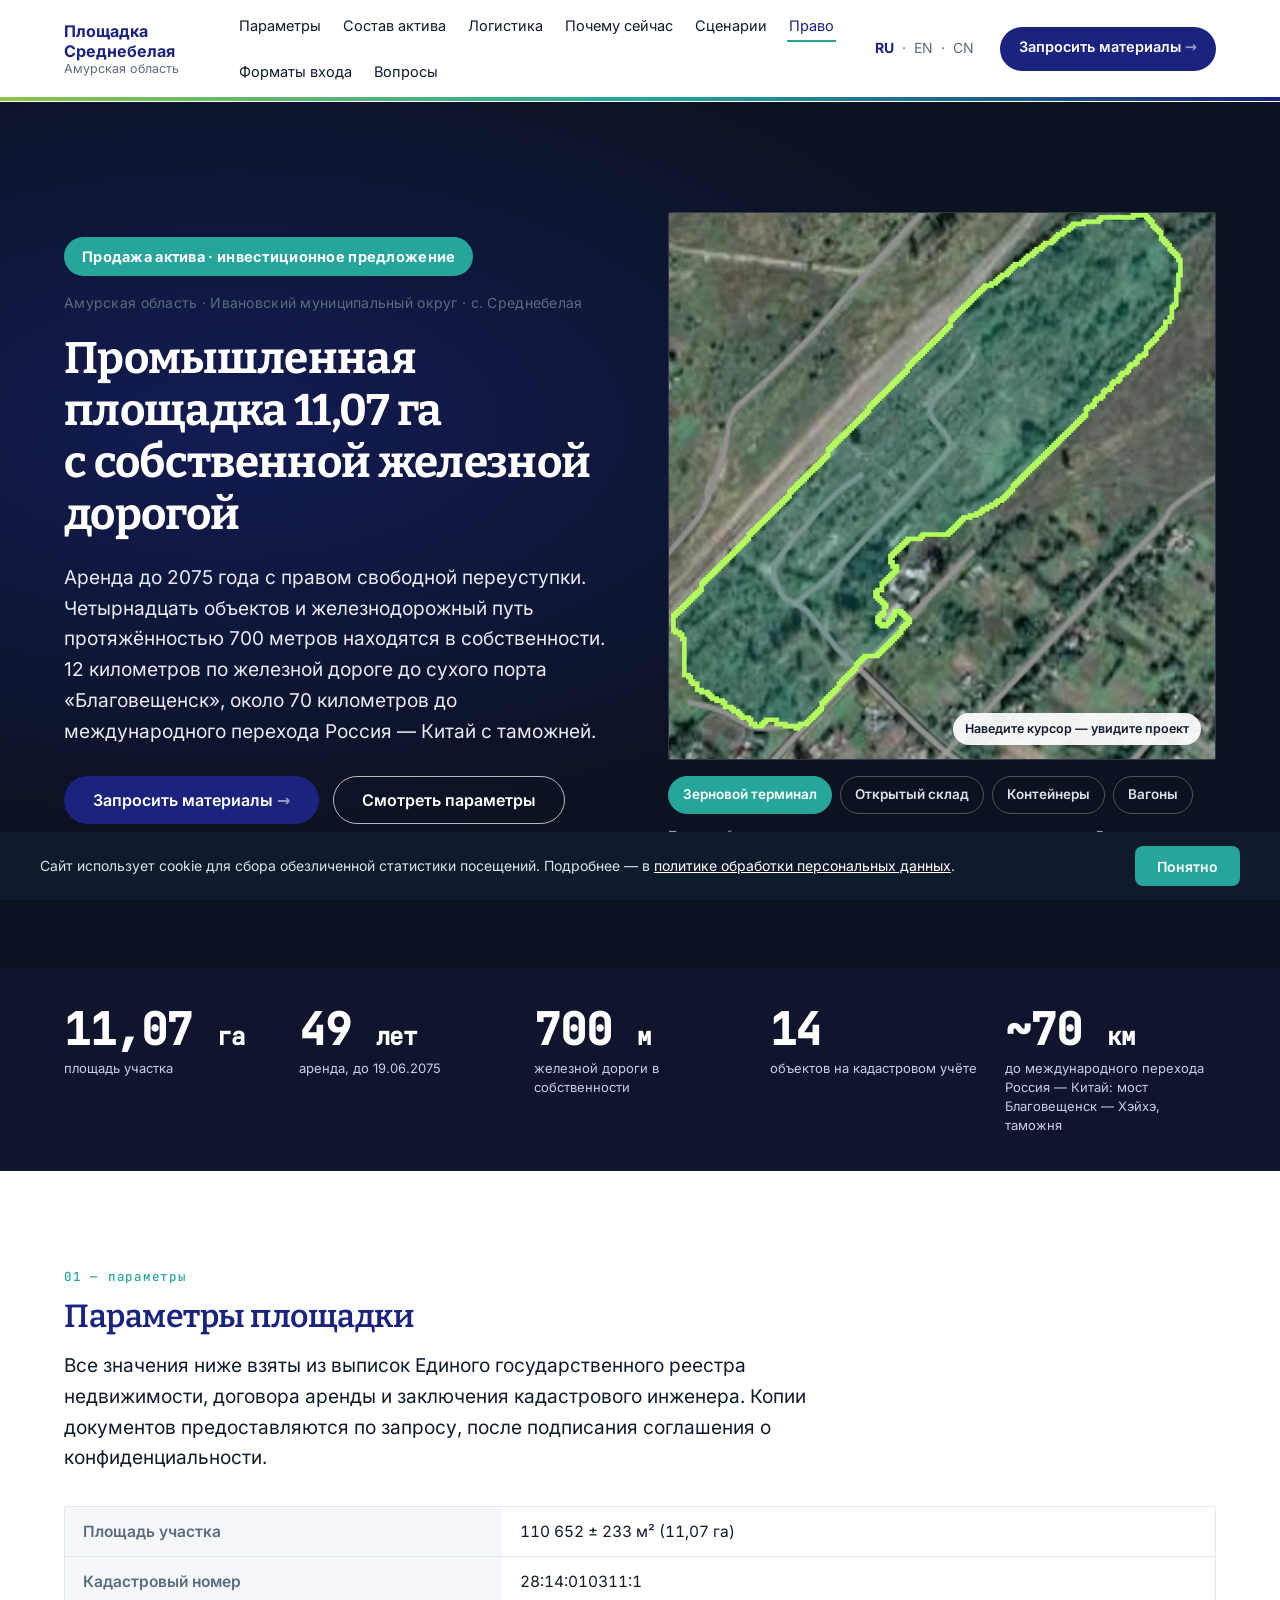
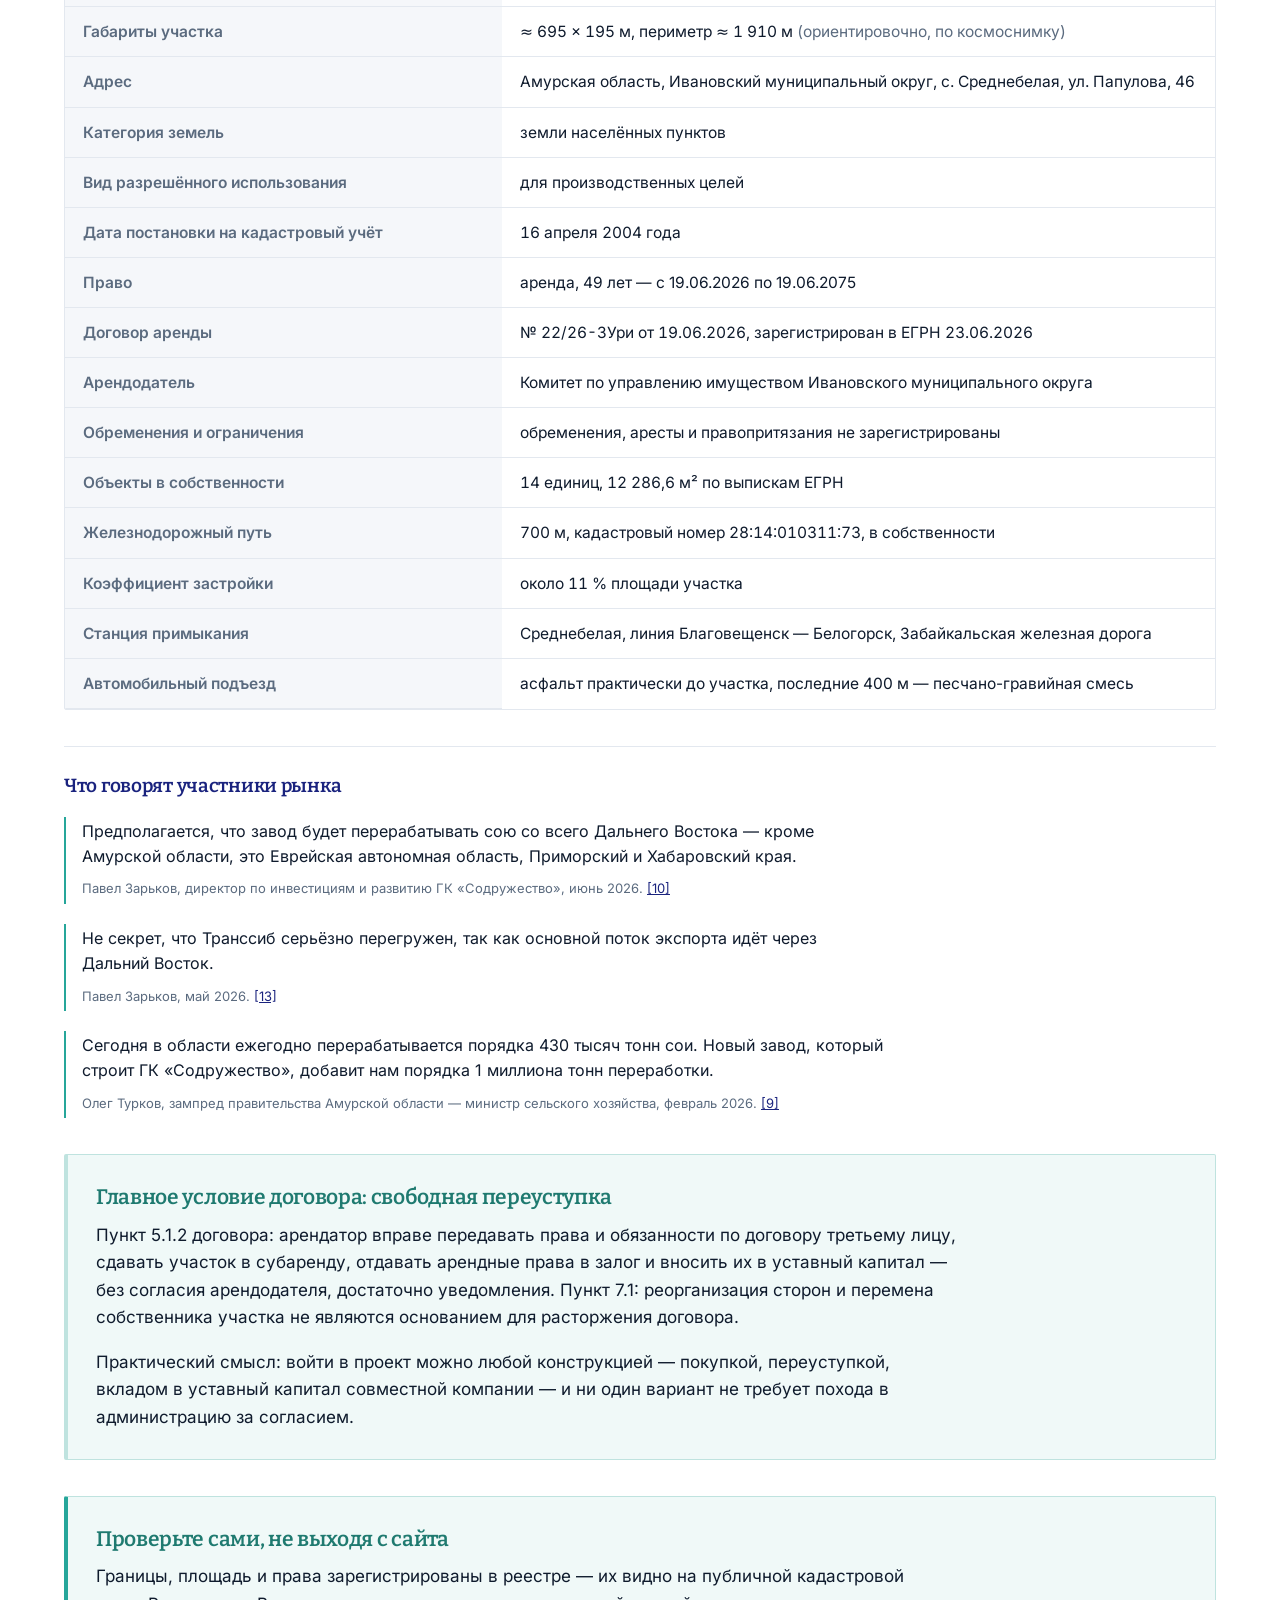
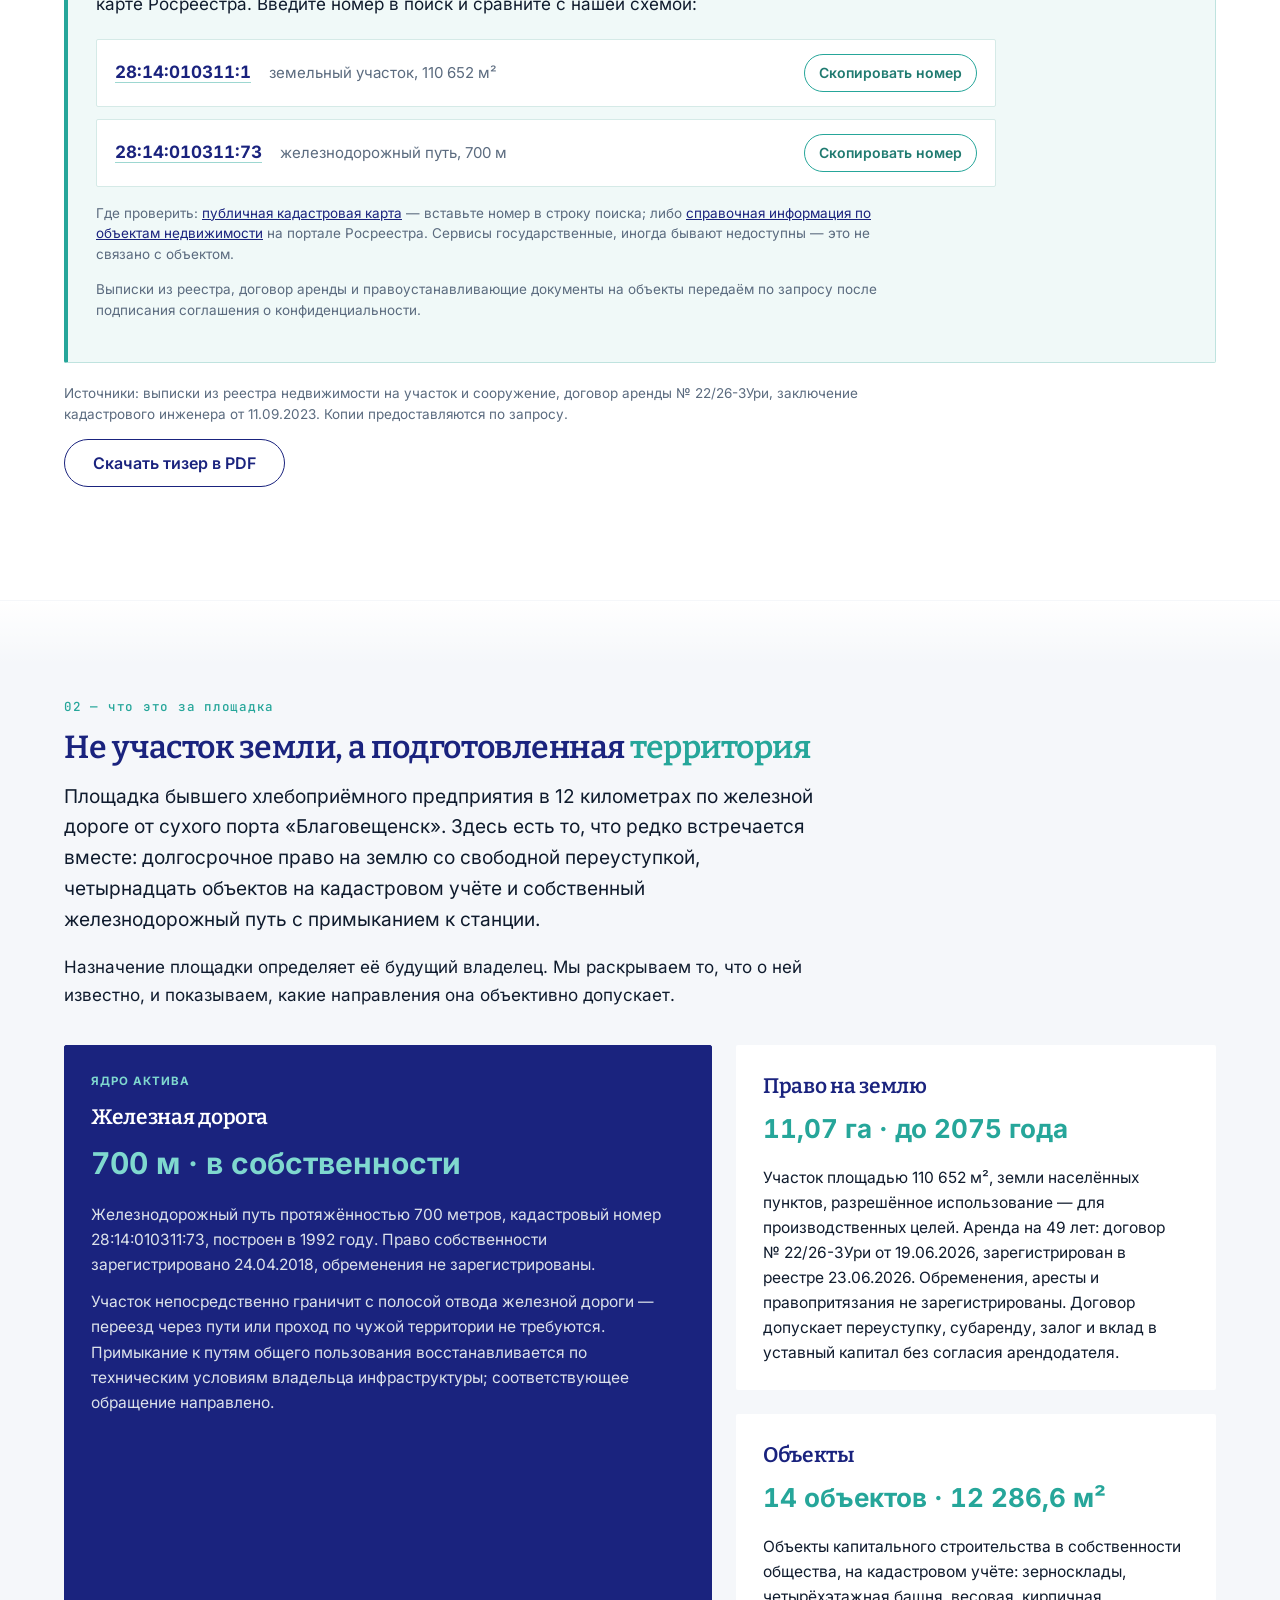
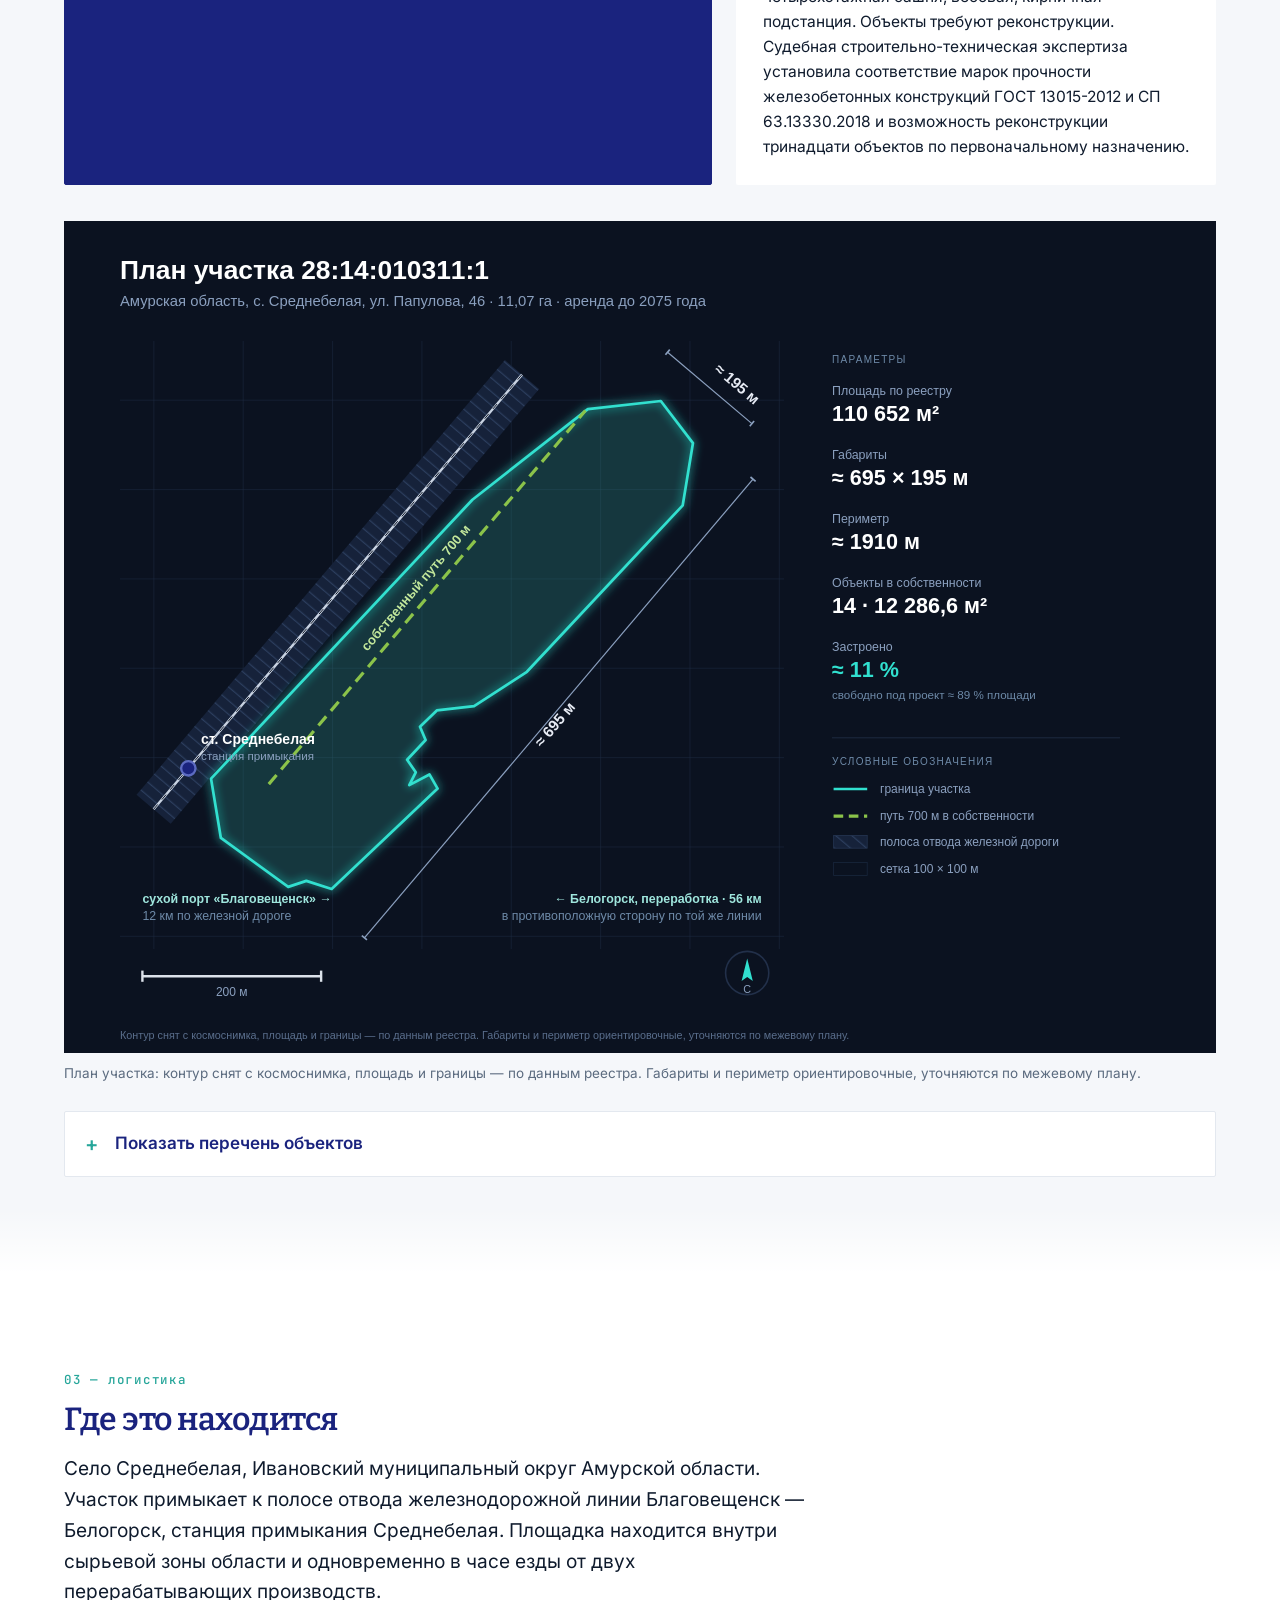
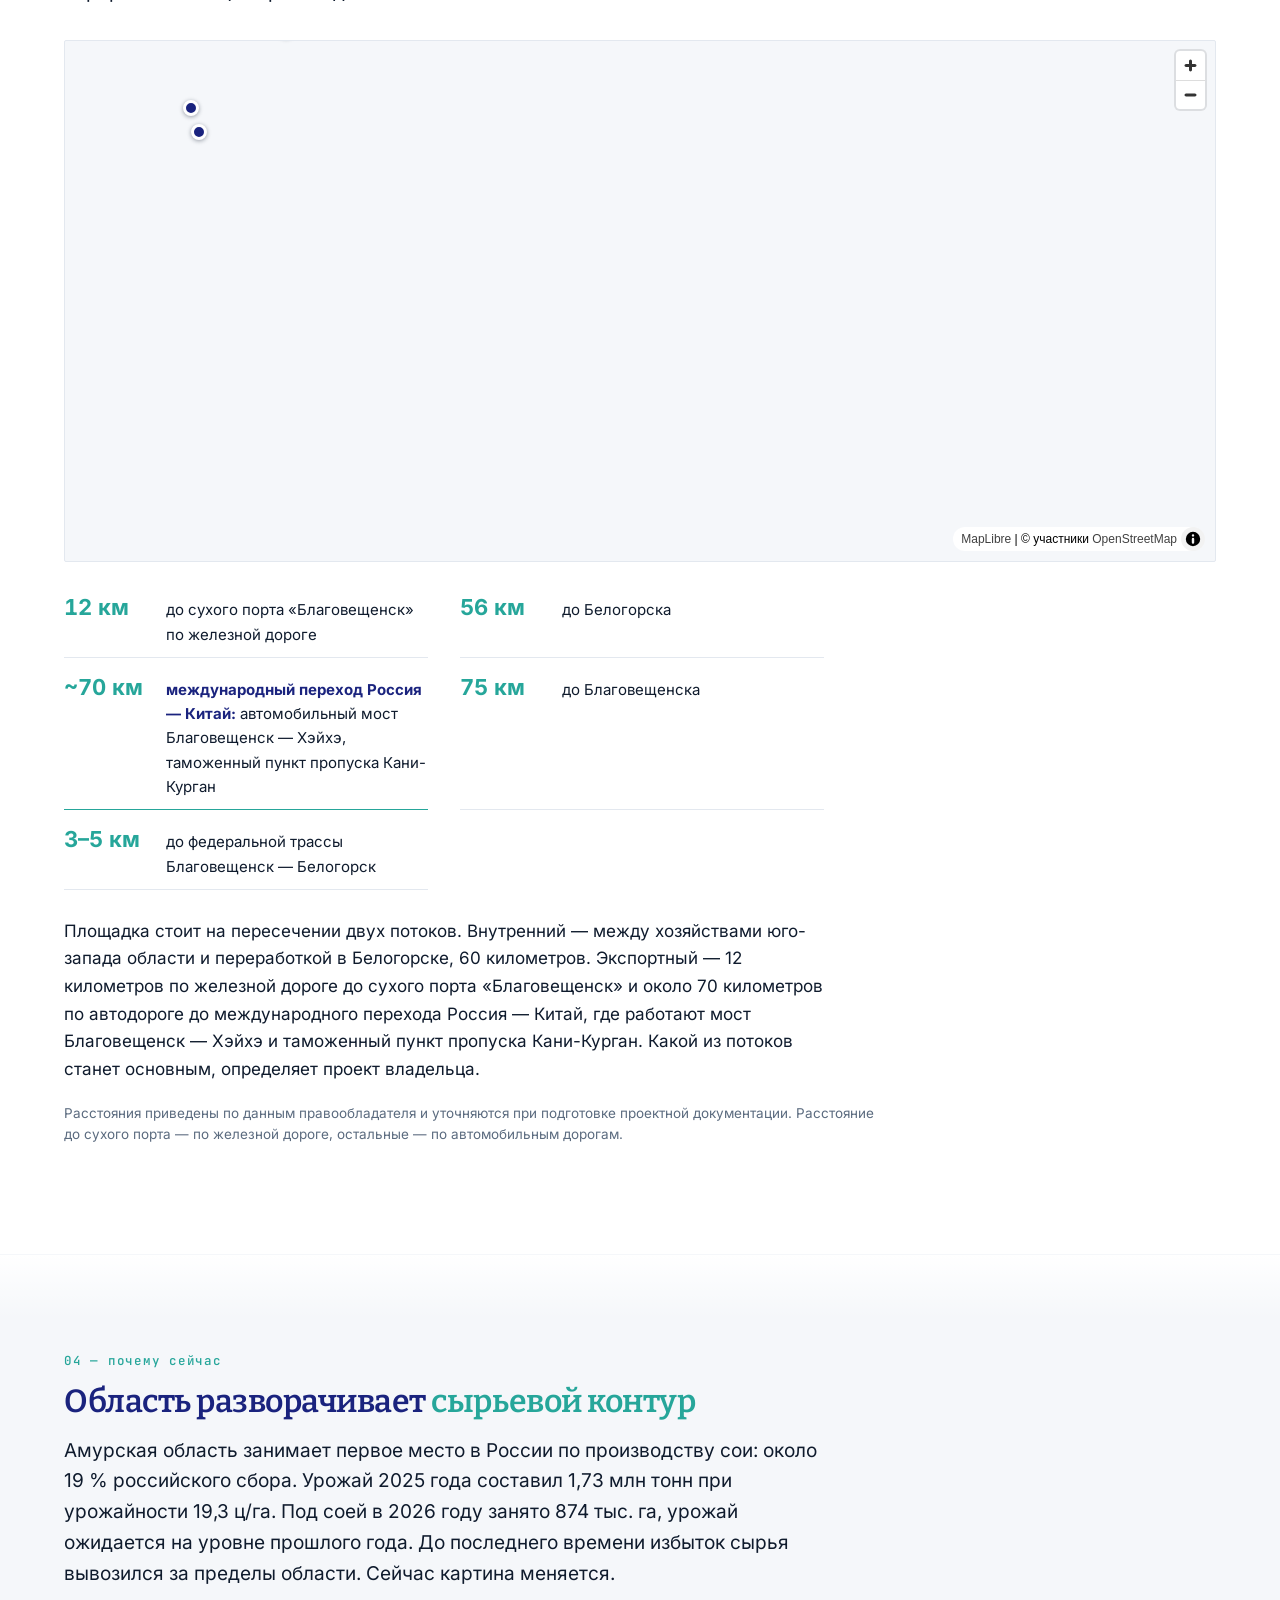
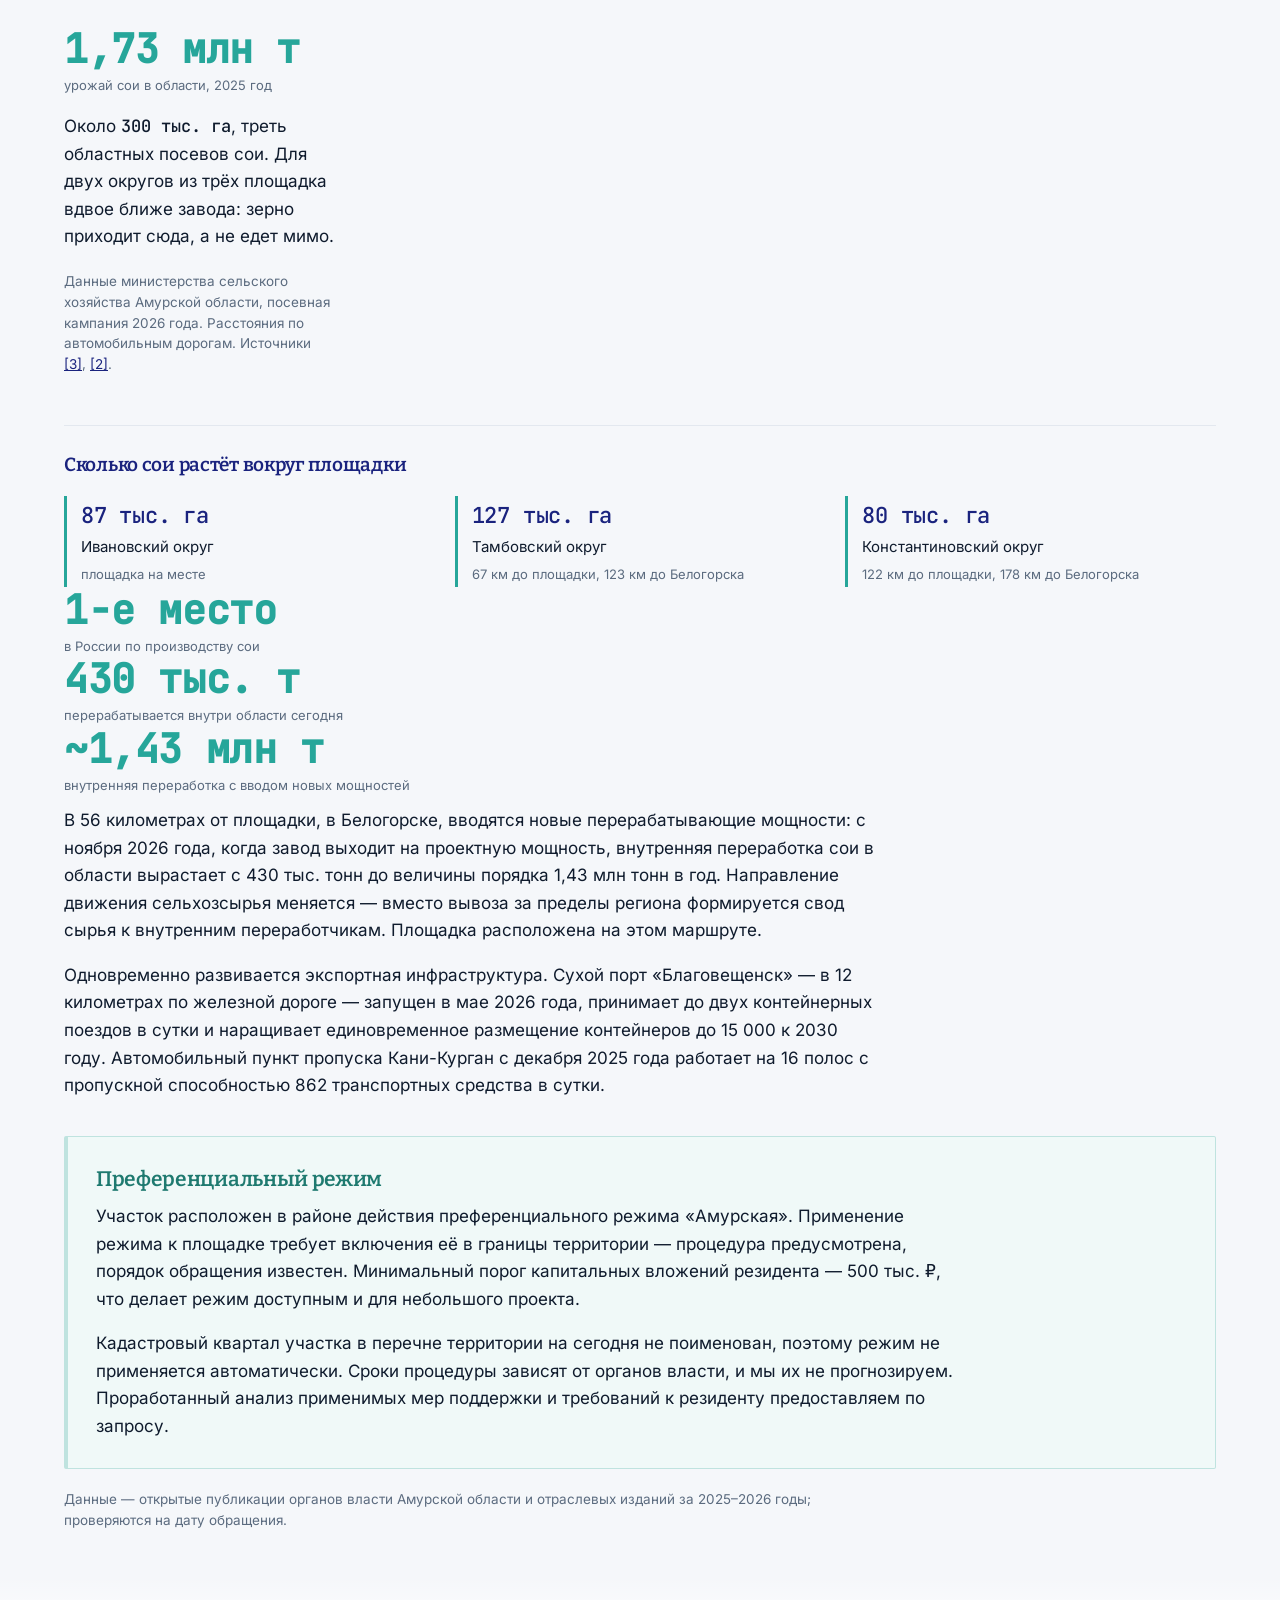
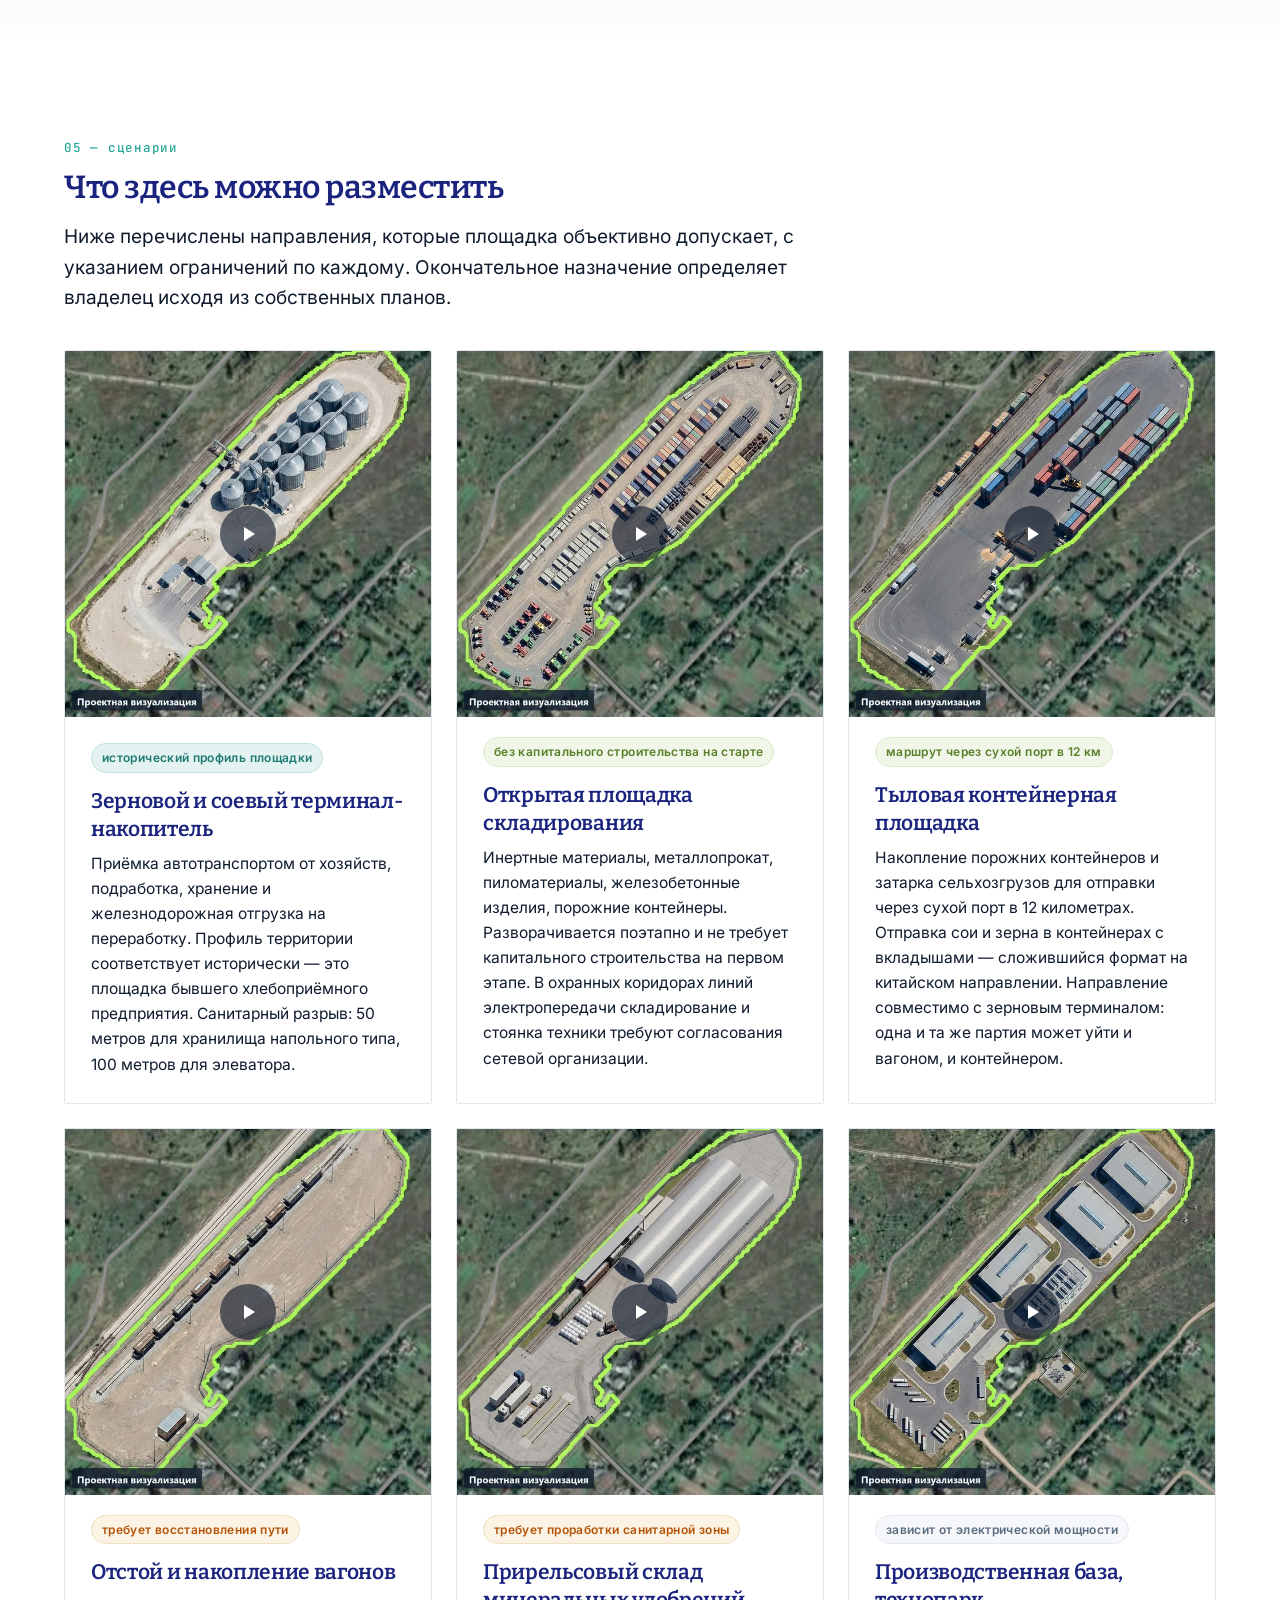
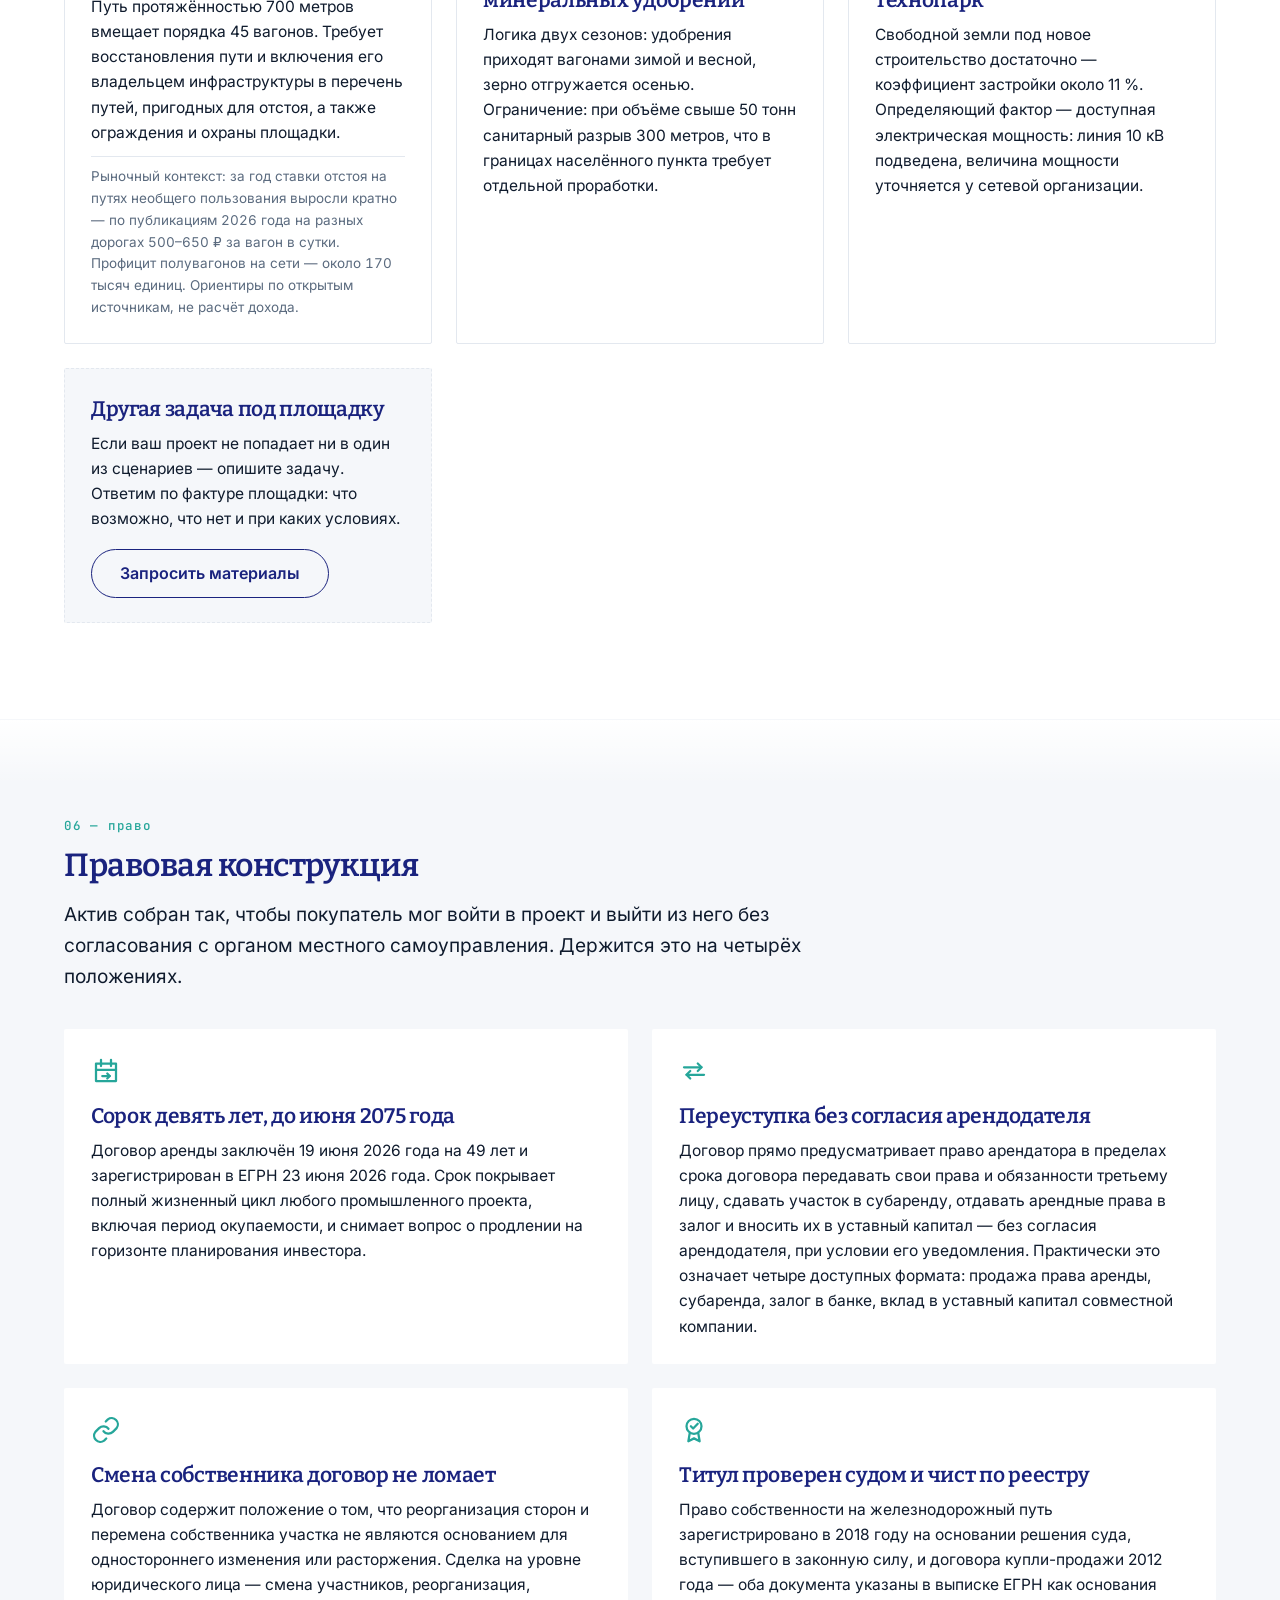
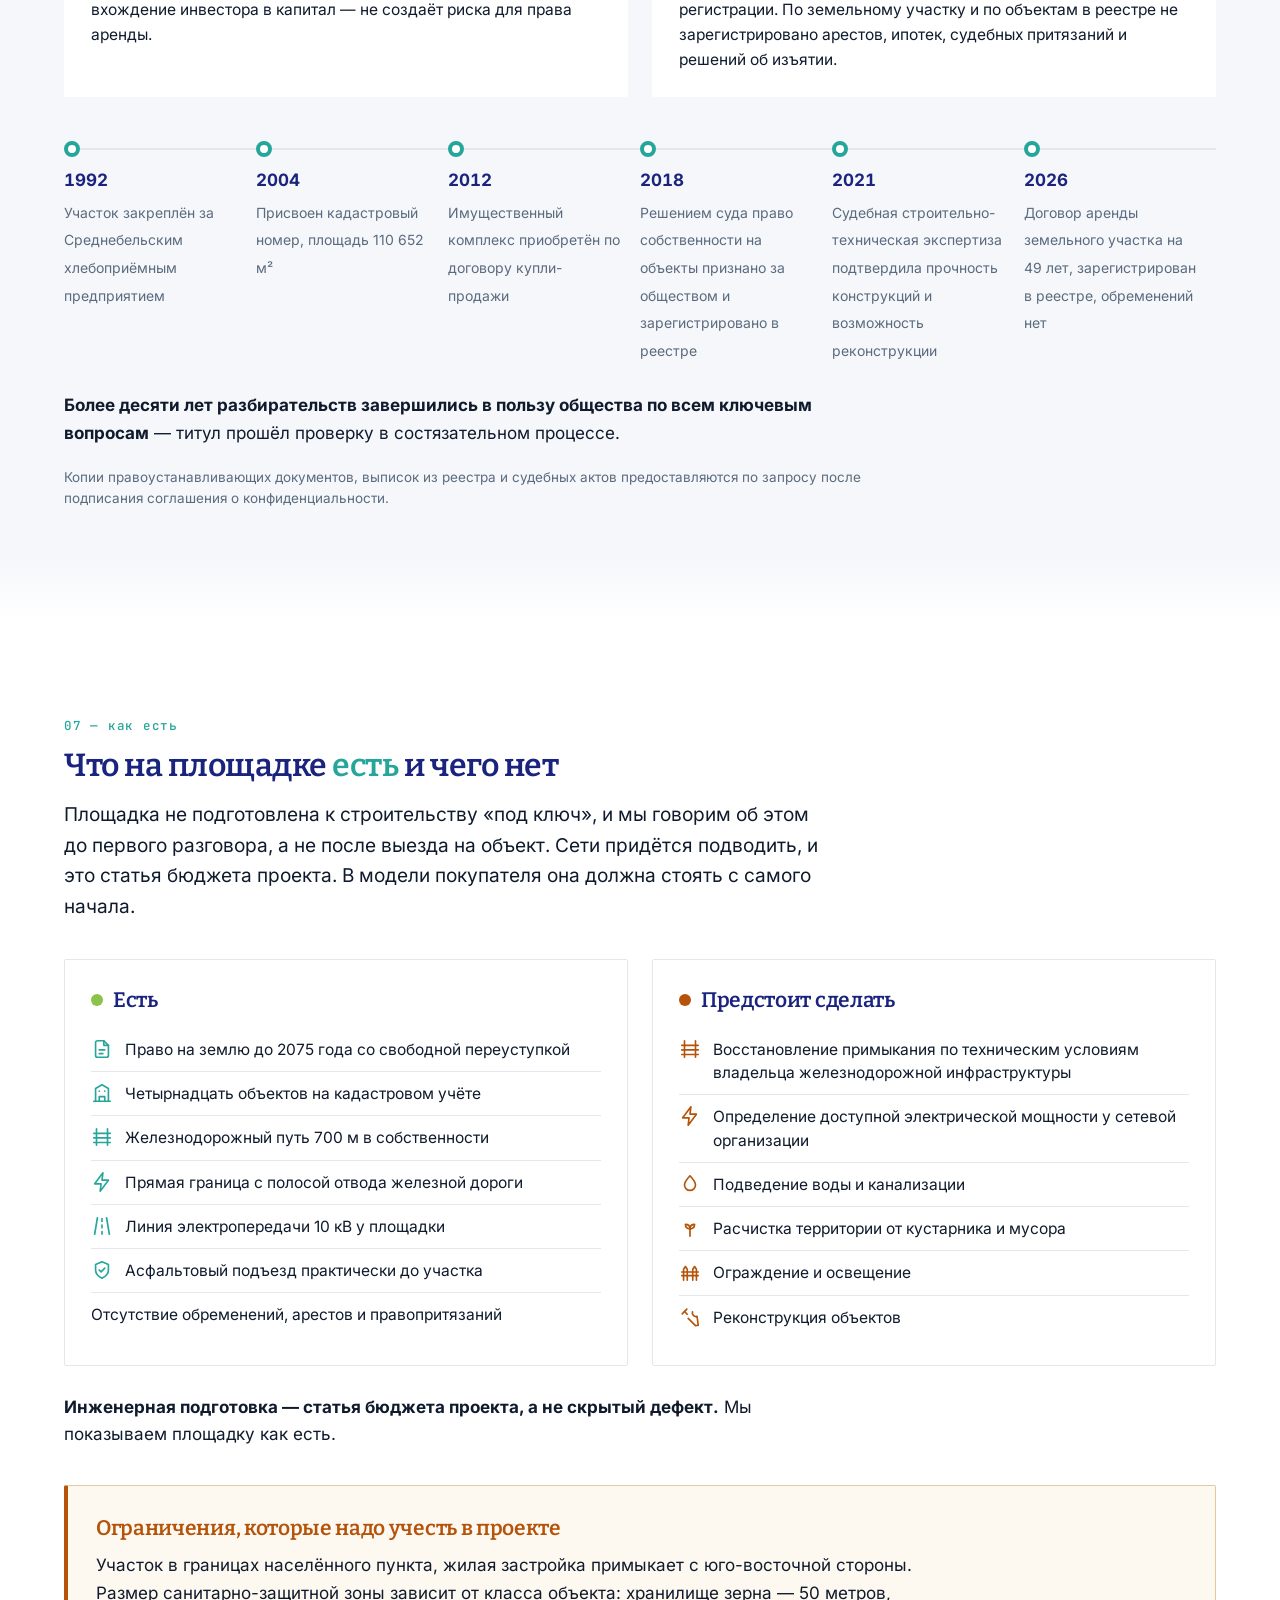
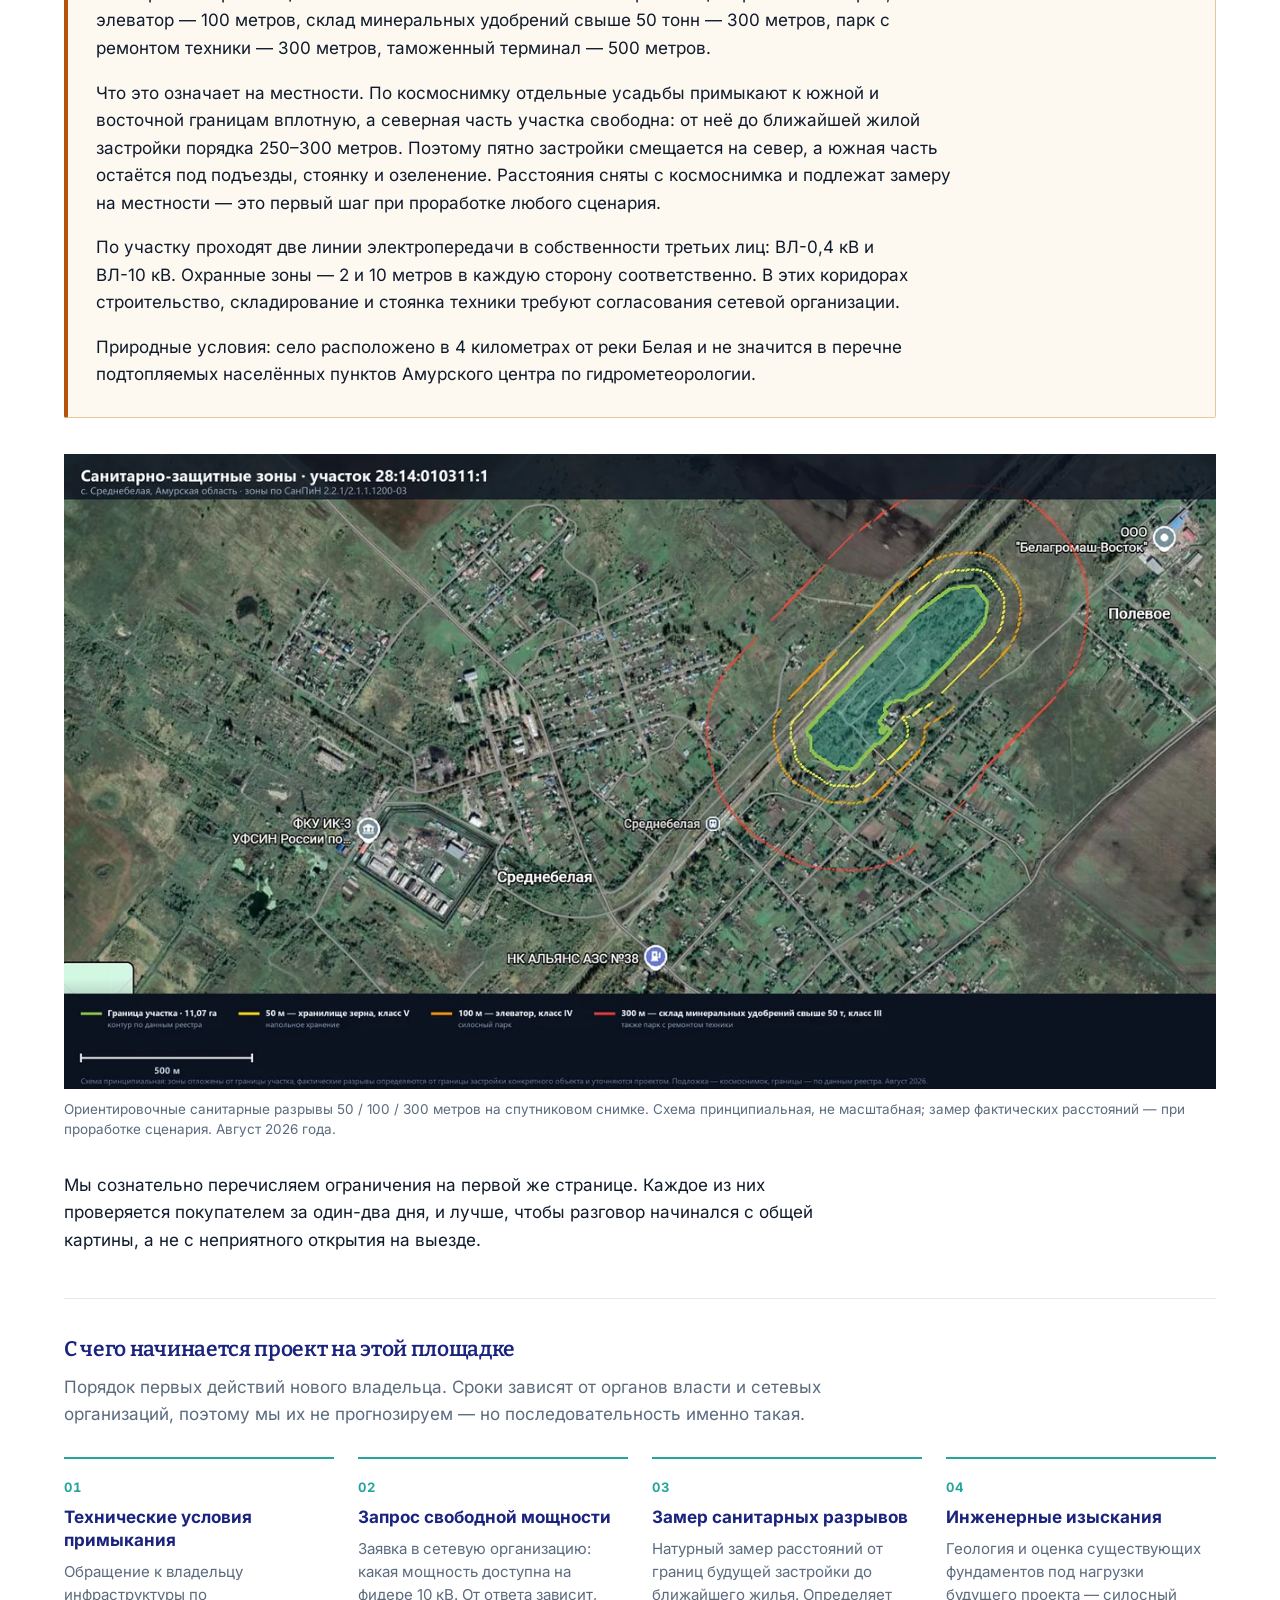
==== commit be0d3f87: "Перепутаны сценарии: контейнерная площадка и технопарк поменялись местами Евгений заметил на видео. " ====
--- a/index.html
+++ b/index.html
@@ -602,10 +602,10 @@
         <p>Инертные материалы, металлопрокат, пиломатериалы, железобетонные изделия, порожние контейнеры. Разворачивается поэтапно и не требует капитального строительства на первом этапе. В охранных коридорах линий электропередачи складирование и стоянка техники требуют согласования сетевой организации.</p>
       </article>
       <article class="card">
-        <a class="lightbox-link card-img" href="assets/scenario-6-1280.webp" data-video="assets/video/scenario-6.mp4" data-caption="Тыловая контейнерная площадка. Проектная визуализация на основе спутникового снимка участка.">
+        <a class="lightbox-link card-img" href="assets/scenario-5-1280.webp" data-video="assets/video/scenario-5.mp4" data-caption="Тыловая контейнерная площадка. Проектная визуализация на основе спутникового снимка участка.">
           <picture>
-            <source type="image/webp" srcset="assets/scenario-6-640.webp 640w, assets/scenario-6-1280.webp 1280w" sizes="(max-width:767px) 100vw, 370px">
-            <img src="assets/scenario-6-1280.jpg" width="1280" height="1280" loading="lazy" alt="Проектная визуализация тыловой контейнерной площадки в границах участка: штабели контейнеров, зона затарки зерна, платформы на пути">
+            <source type="image/webp" srcset="assets/scenario-5-640.webp 640w, assets/scenario-5-1280.webp 1280w" sizes="(max-width:767px) 100vw, 370px">
+            <img src="assets/scenario-5-1280.jpg" width="1280" height="1280" loading="lazy" alt="Проектная визуализация тыловой контейнерной площадки в границах участка: штабели контейнеров, зона затарки зерна, платформы на пути">
           </picture>
           <span class="zoom-hint" aria-hidden="true">Смотреть видео</span>
         </a>
@@ -639,10 +639,10 @@
         <p>Логика двух сезонов: удобрения приходят вагонами зимой и весной, зерно отгружается осенью. Ограничение: при объёме свыше 50 тонн санитарный разрыв 300 метров, что в границах населённого пункта требует отдельной проработки.</p>
       </article>
       <article class="card">
-        <a class="lightbox-link card-img" href="assets/scenario-5-1280.webp" data-video="assets/video/scenario-5.mp4" data-caption="Производственная база, технопарк. Проектная визуализация на основе спутникового снимка участка.">
+        <a class="lightbox-link card-img" href="assets/scenario-6-1280.webp" data-video="assets/video/scenario-6.mp4" data-caption="Производственная база, технопарк. Проектная визуализация на основе спутникового снимка участка.">
           <picture>
-            <source type="image/webp" srcset="assets/scenario-5-640.webp 640w, assets/scenario-5-1280.webp 1280w" sizes="(max-width:767px) 100vw, 370px">
-            <img src="assets/scenario-5-1280.jpg" width="1280" height="1280" loading="lazy" alt="Проектная визуализация производственной базы в границах участка: производственные корпуса и энергетическая инфраструктура">
+            <source type="image/webp" srcset="assets/scenario-6-640.webp 640w, assets/scenario-6-1280.webp 1280w" sizes="(max-width:767px) 100vw, 370px">
+            <img src="assets/scenario-6-1280.jpg" width="1280" height="1280" loading="lazy" alt="Проектная визуализация производственной базы в границах участка: производственные корпуса и энергетическая инфраструктура">
           </picture>
           <span class="zoom-hint" aria-hidden="true">Смотреть видео</span>
         </a>
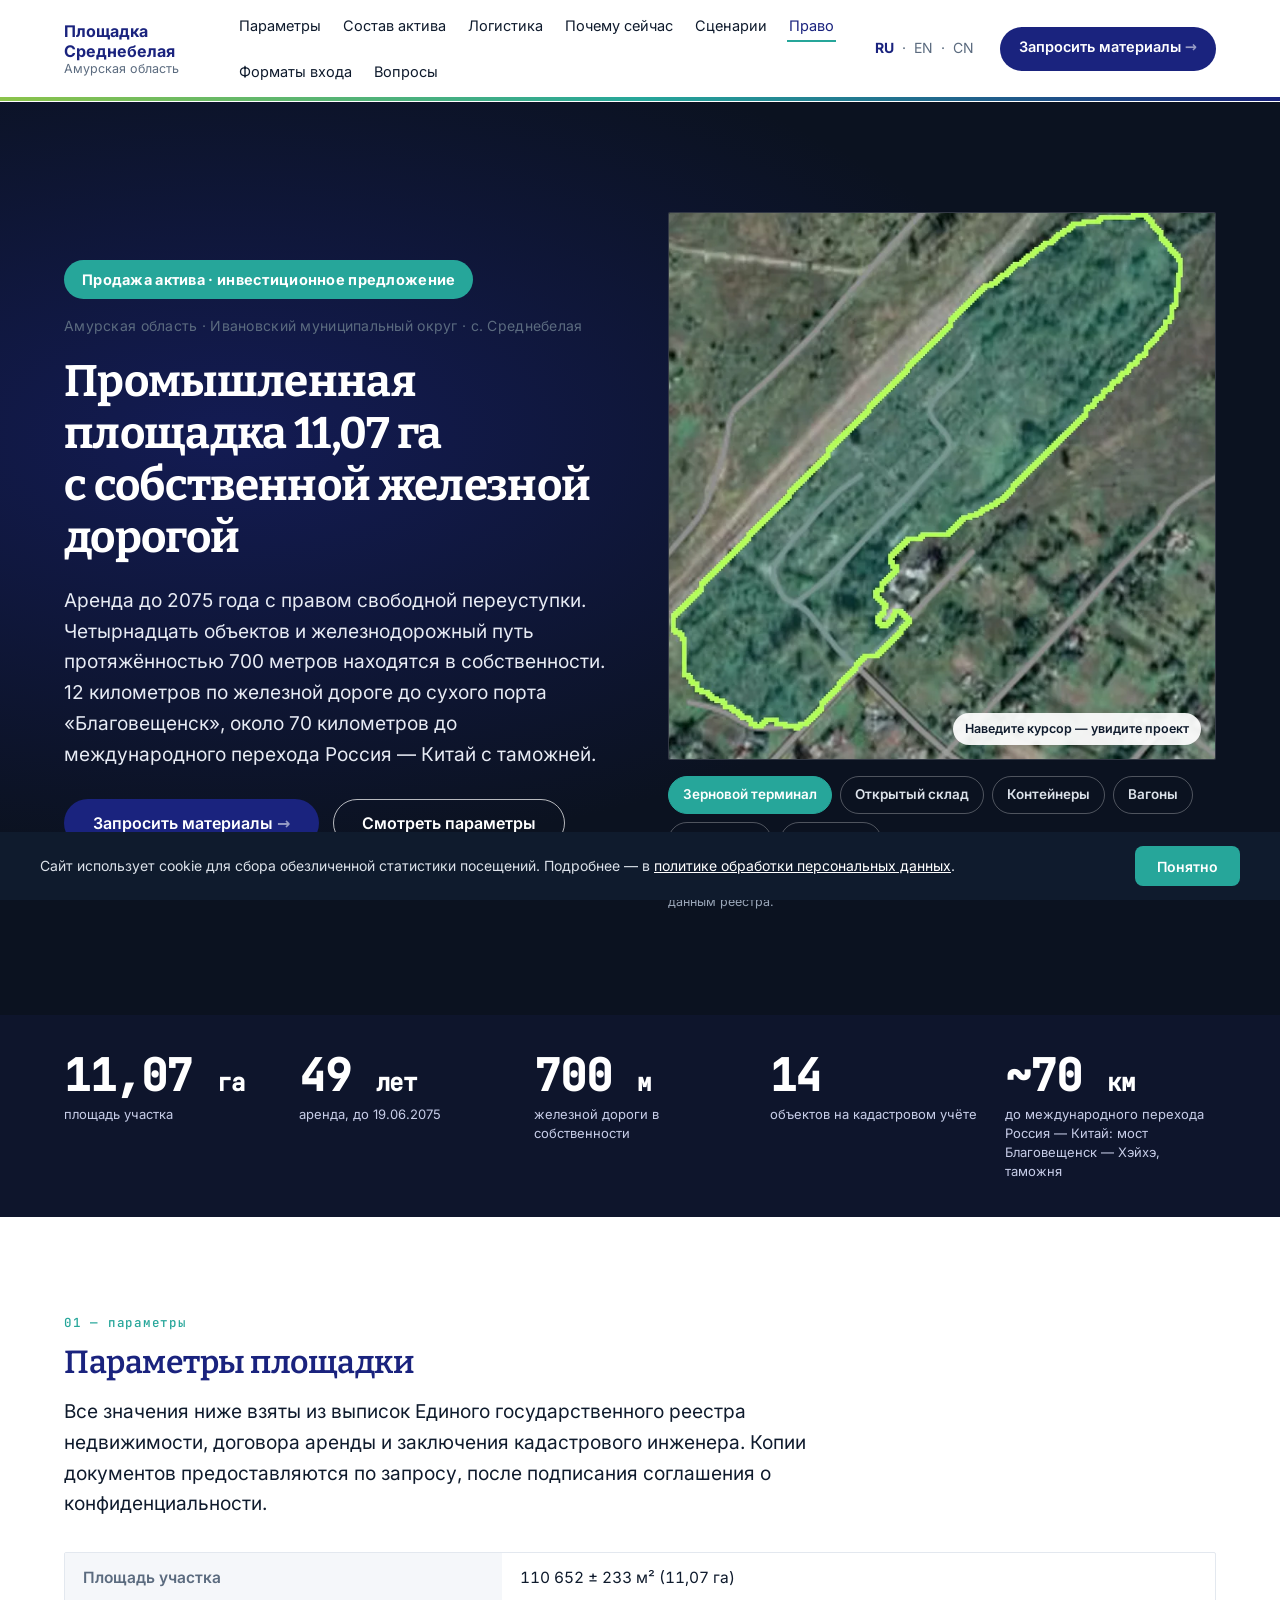
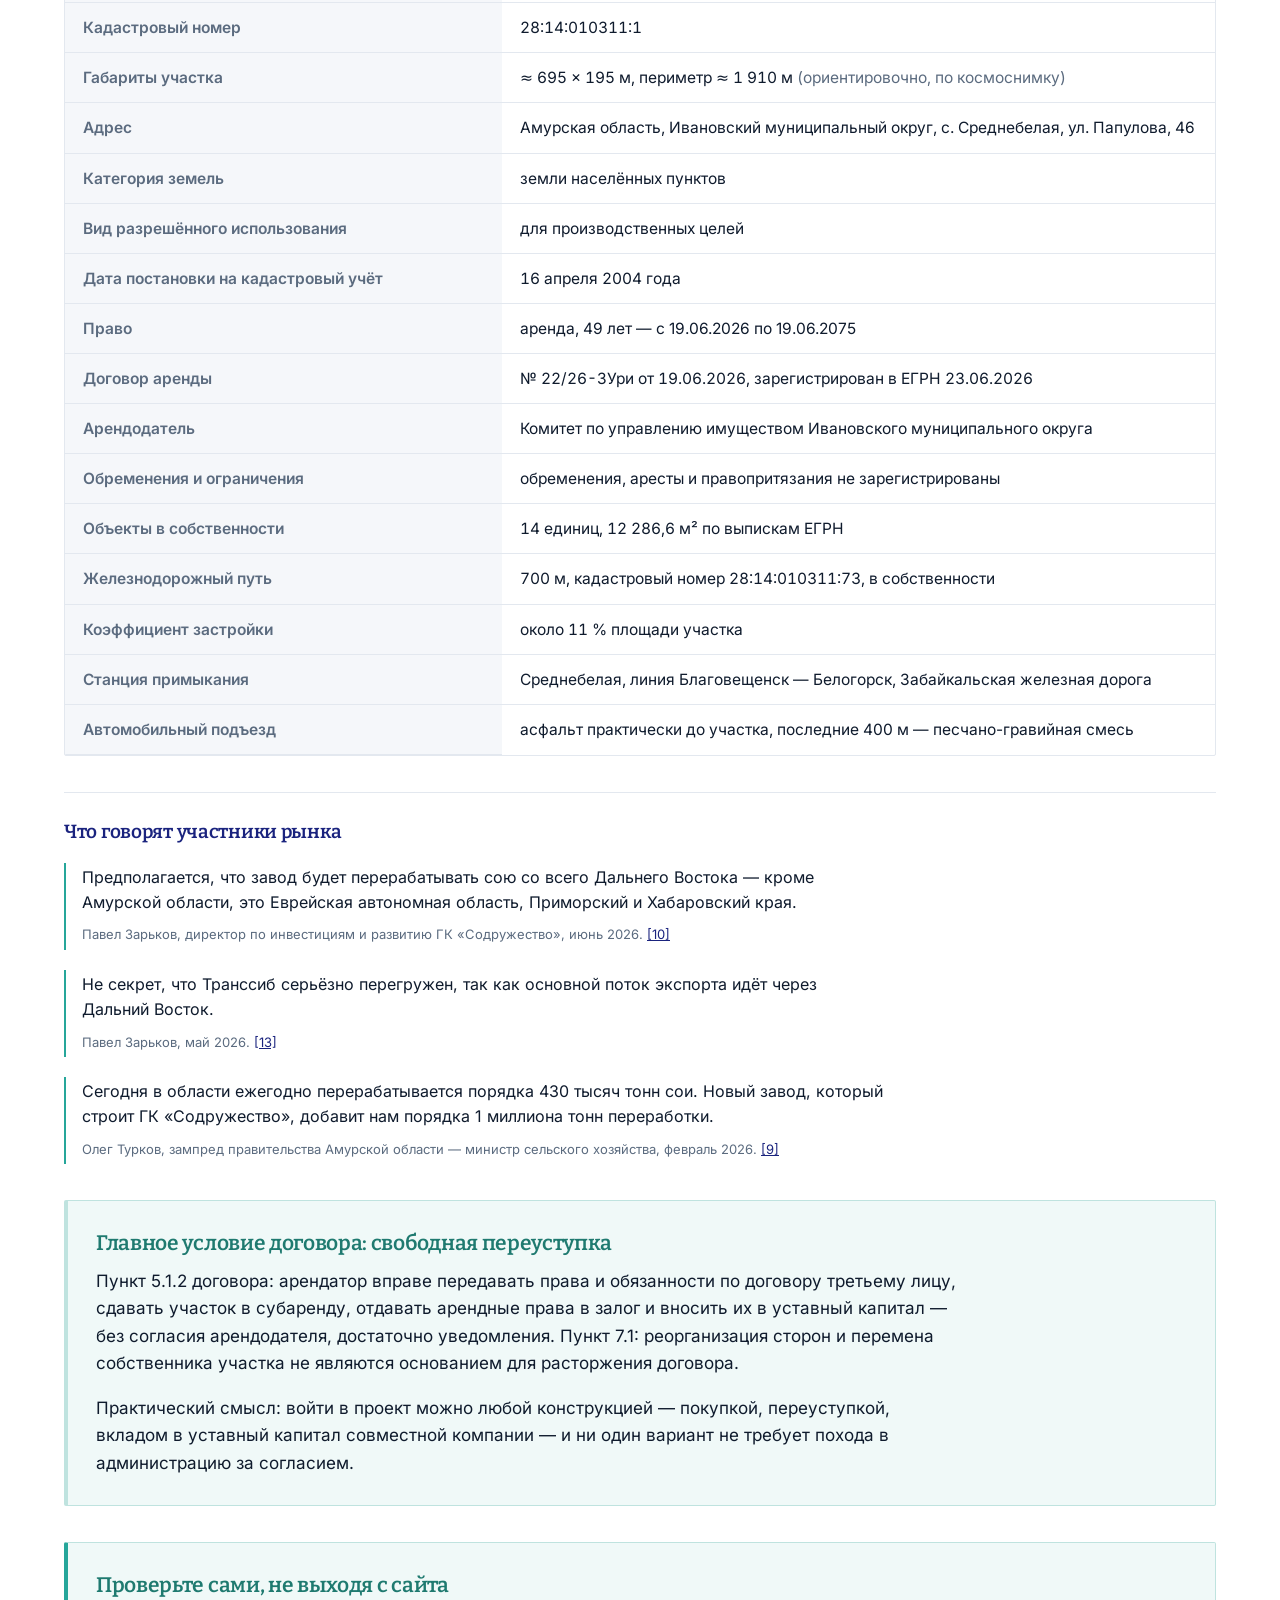
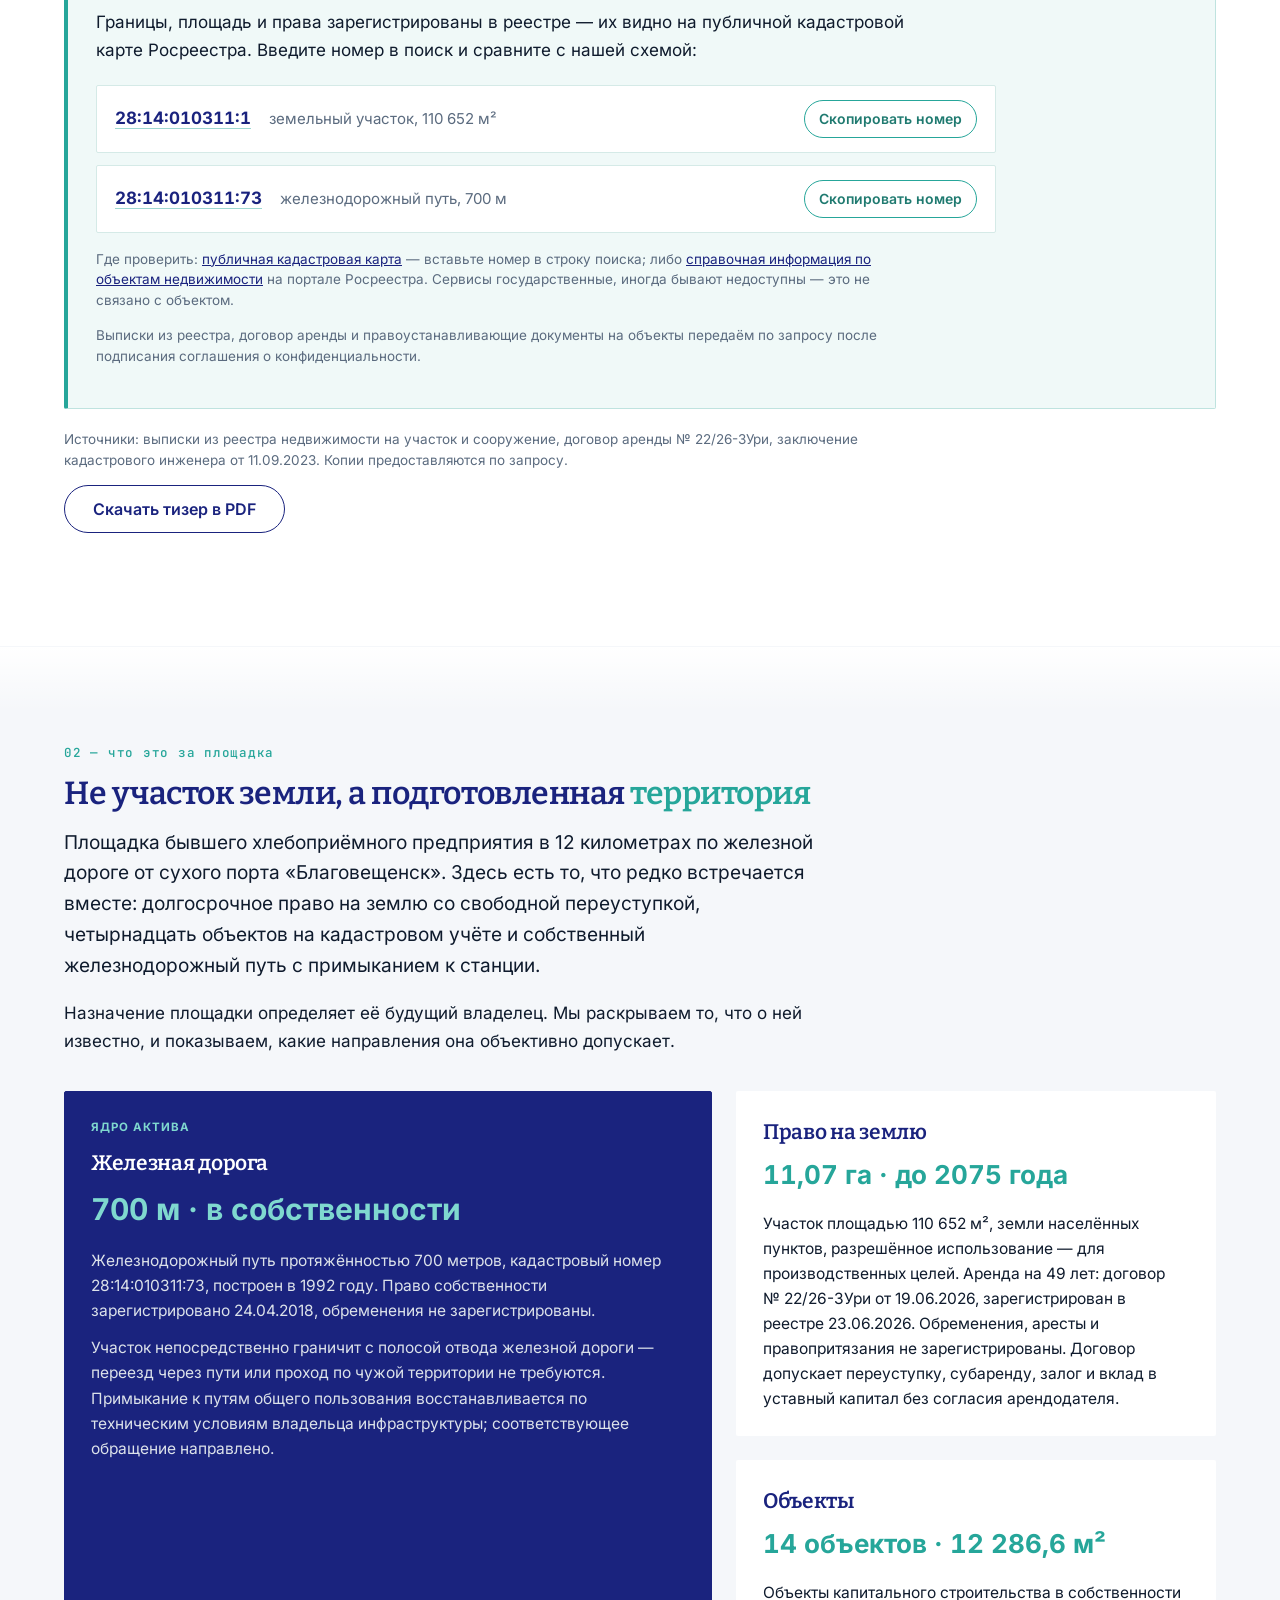
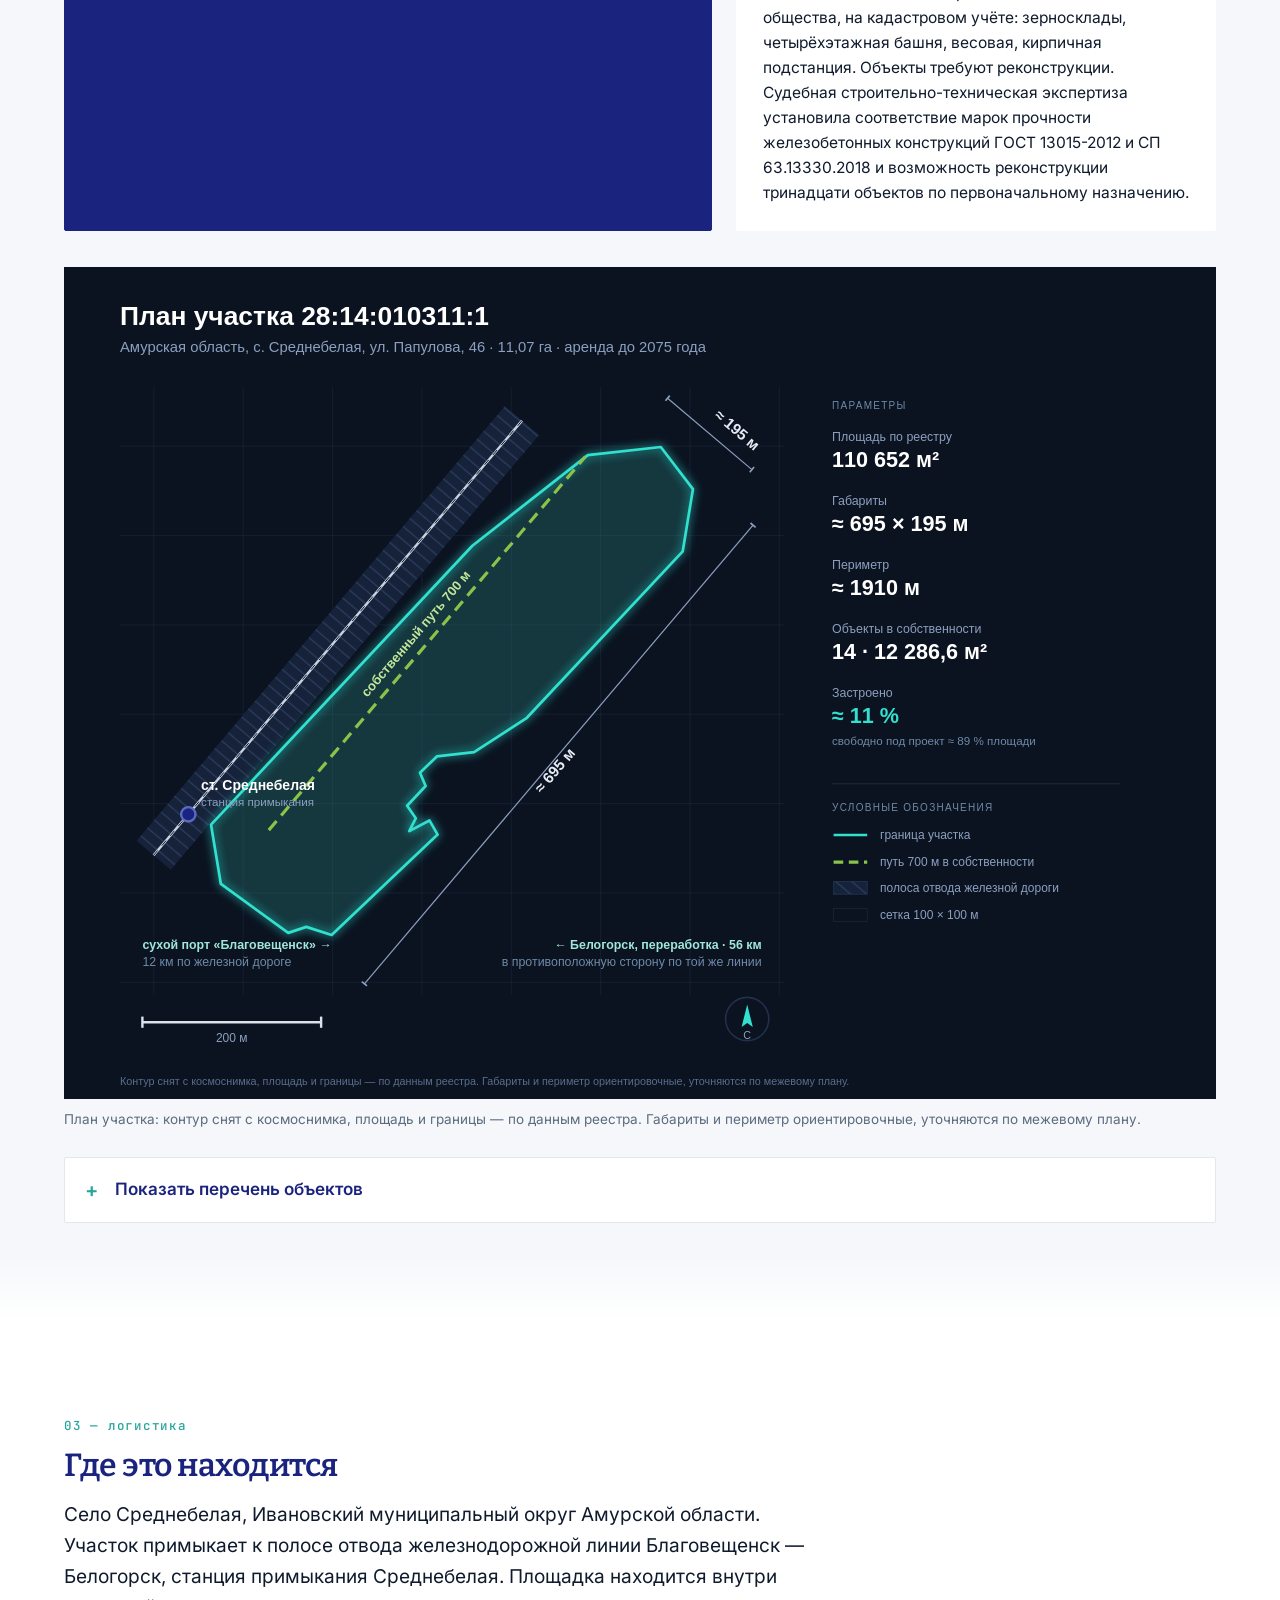
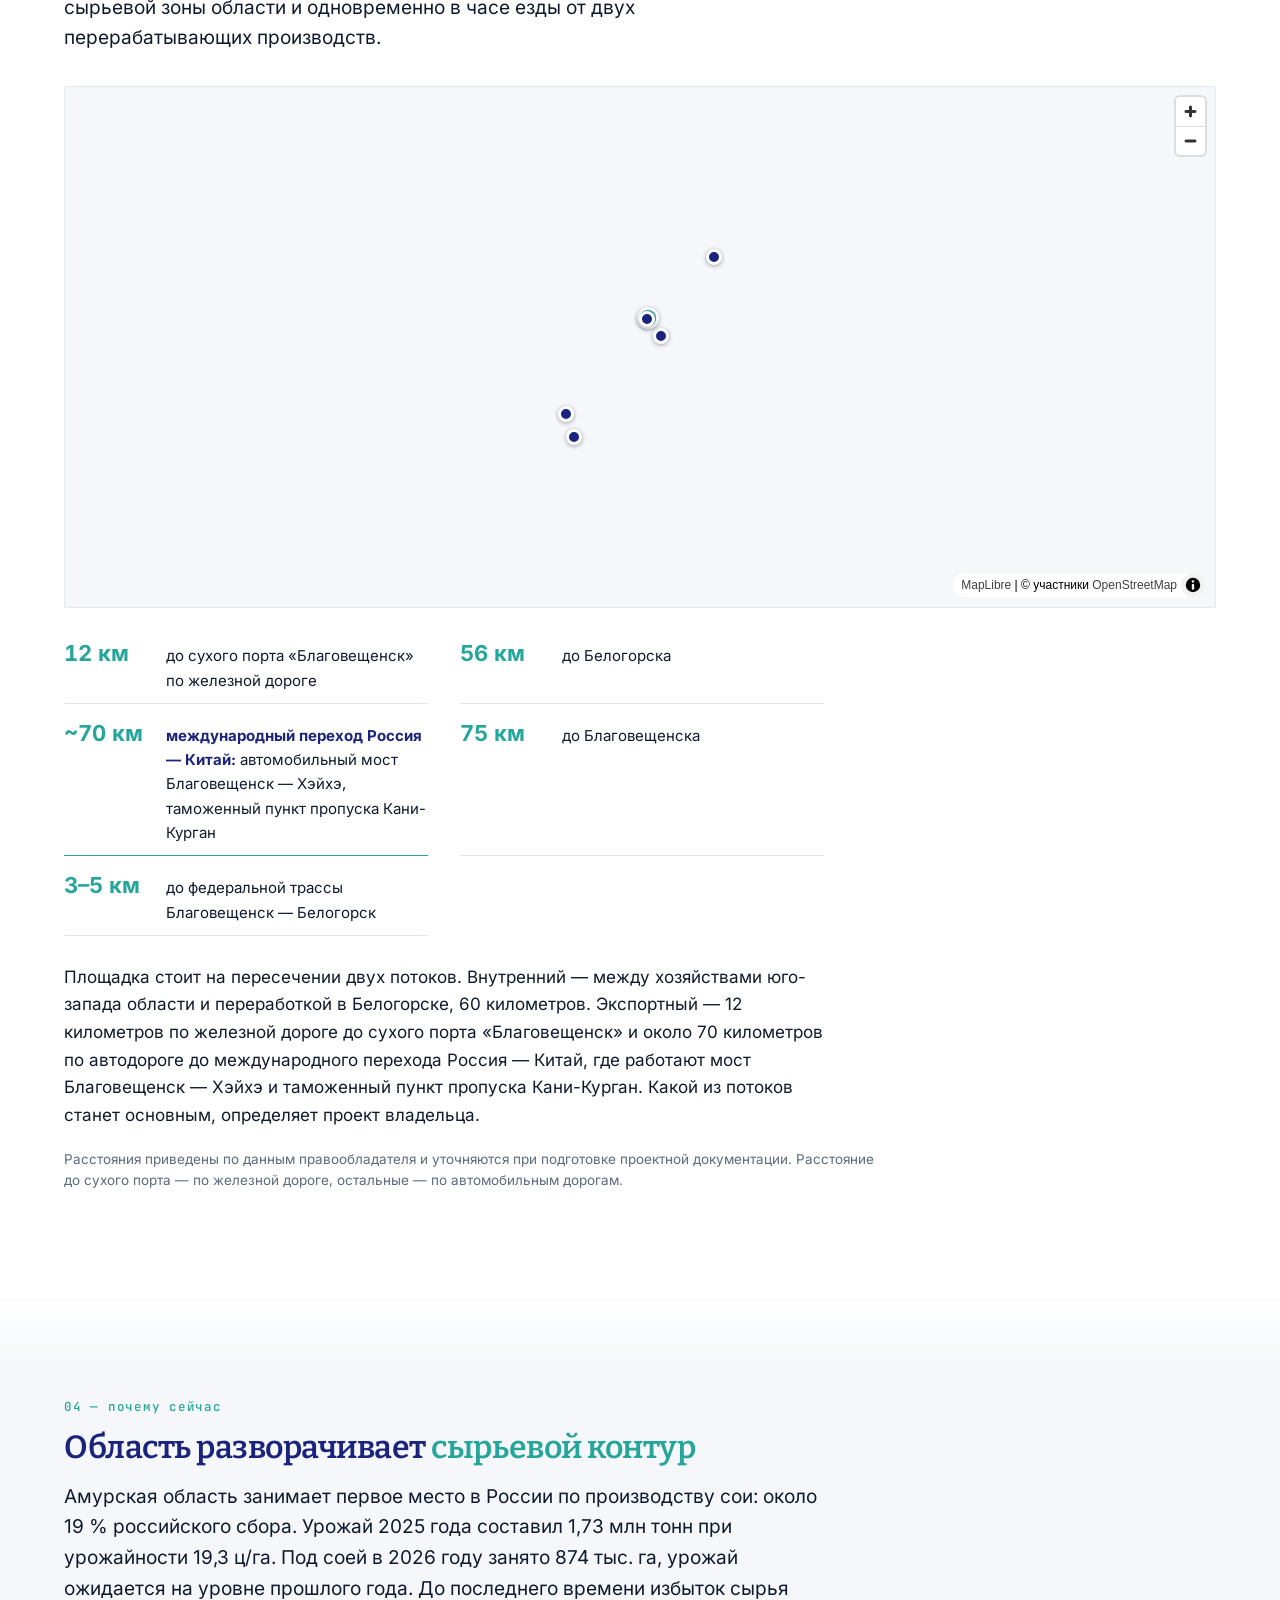
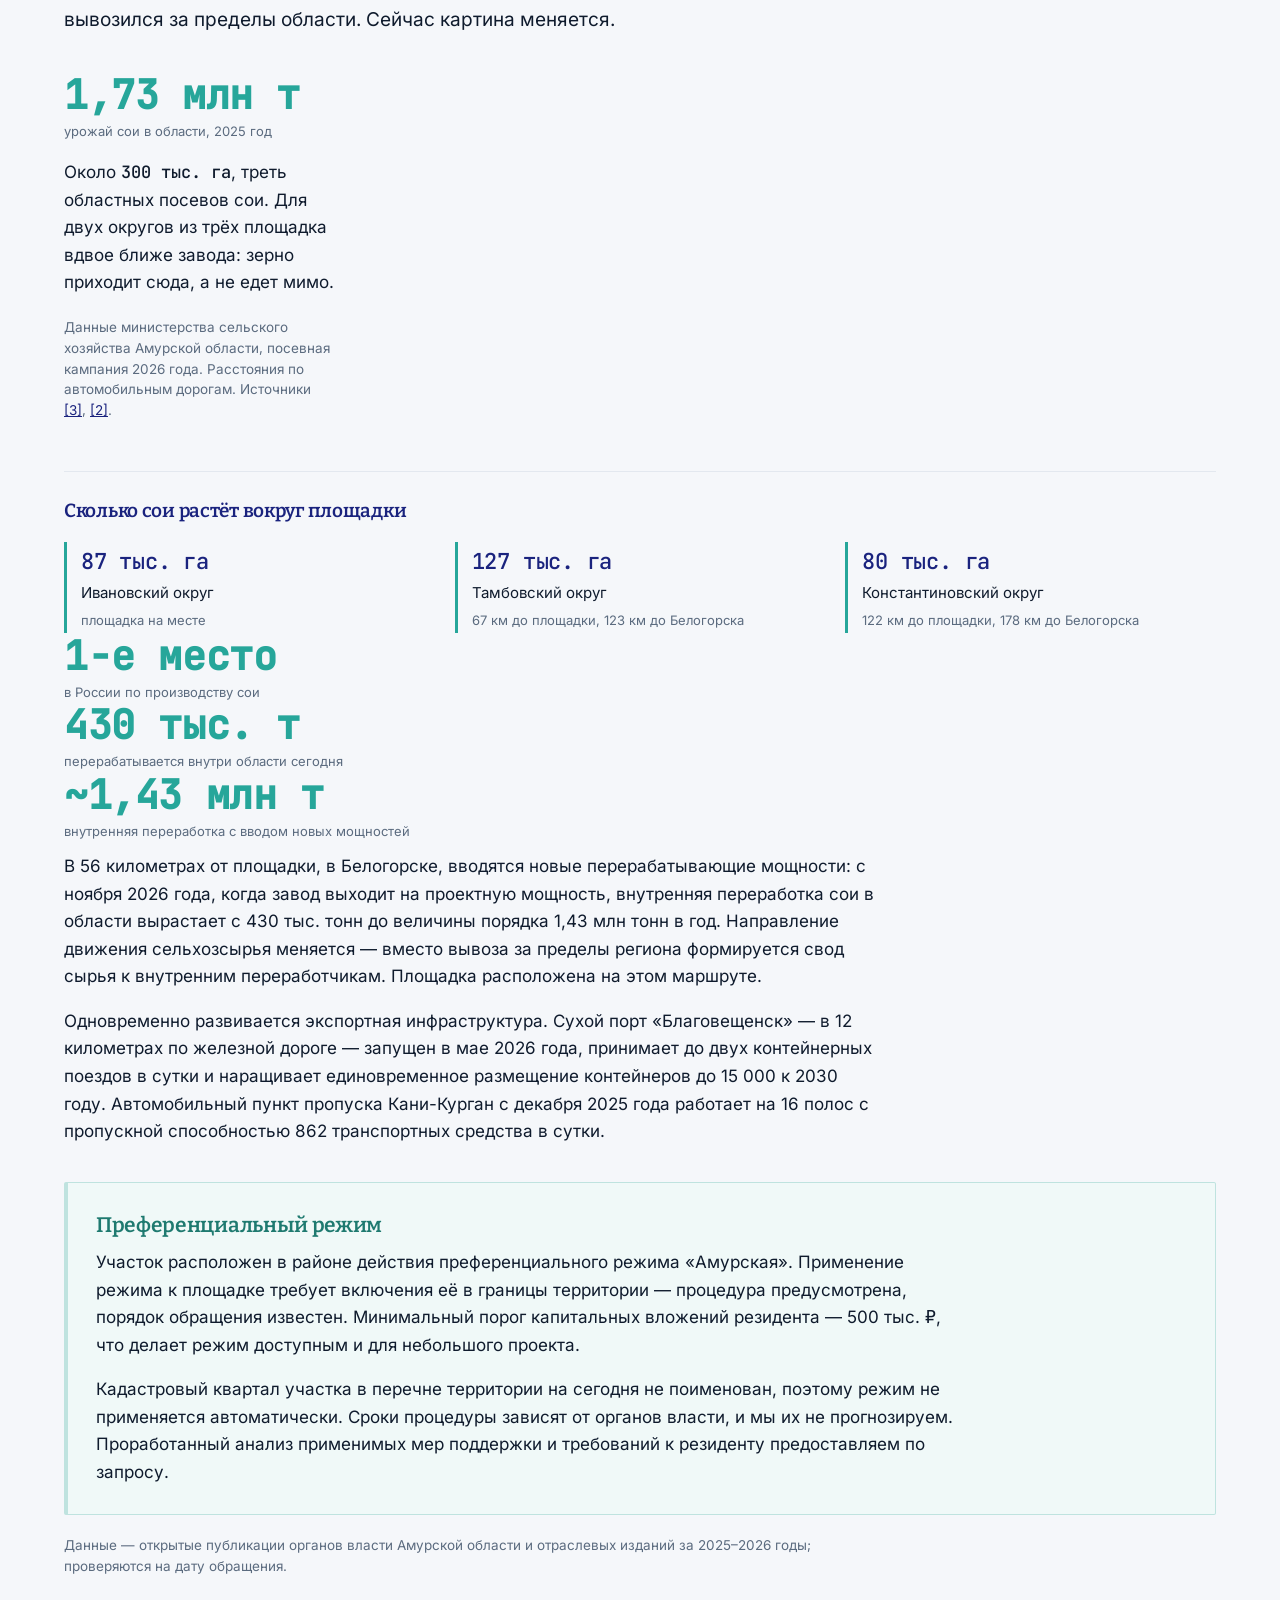
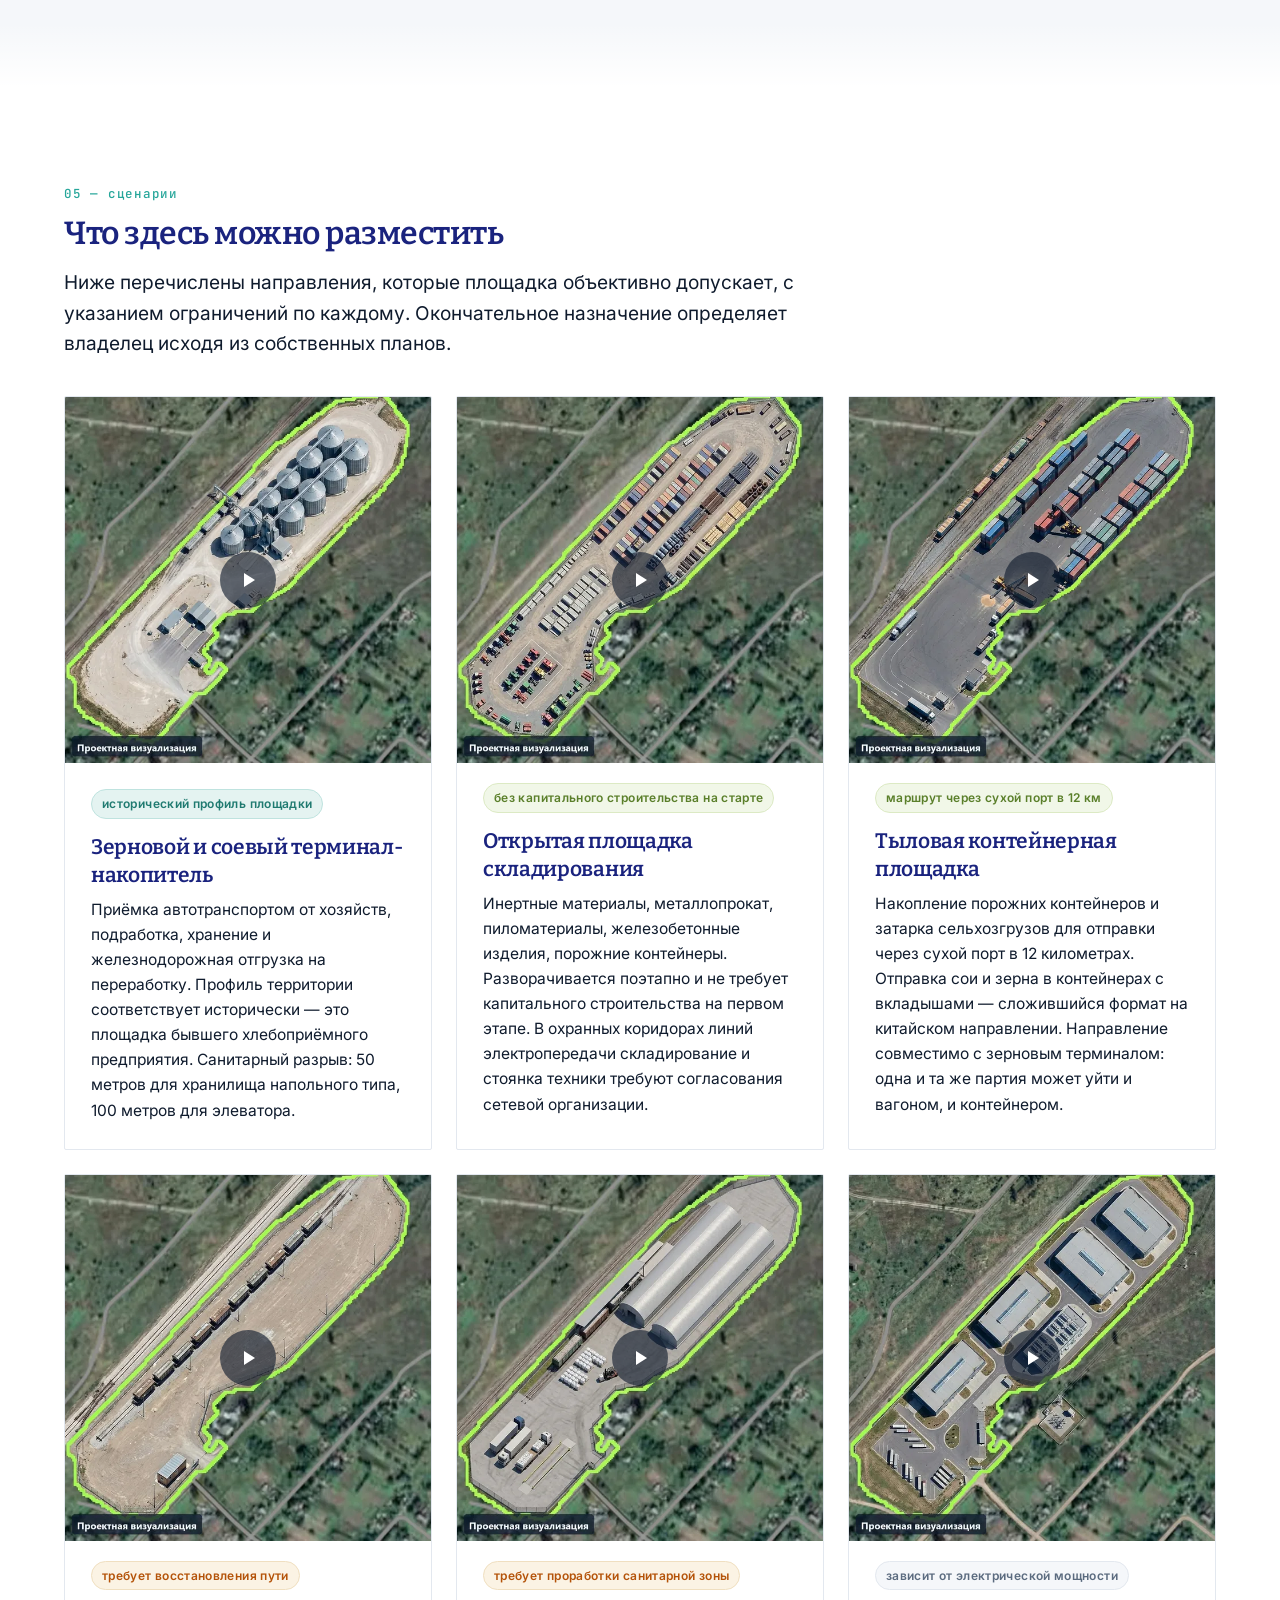
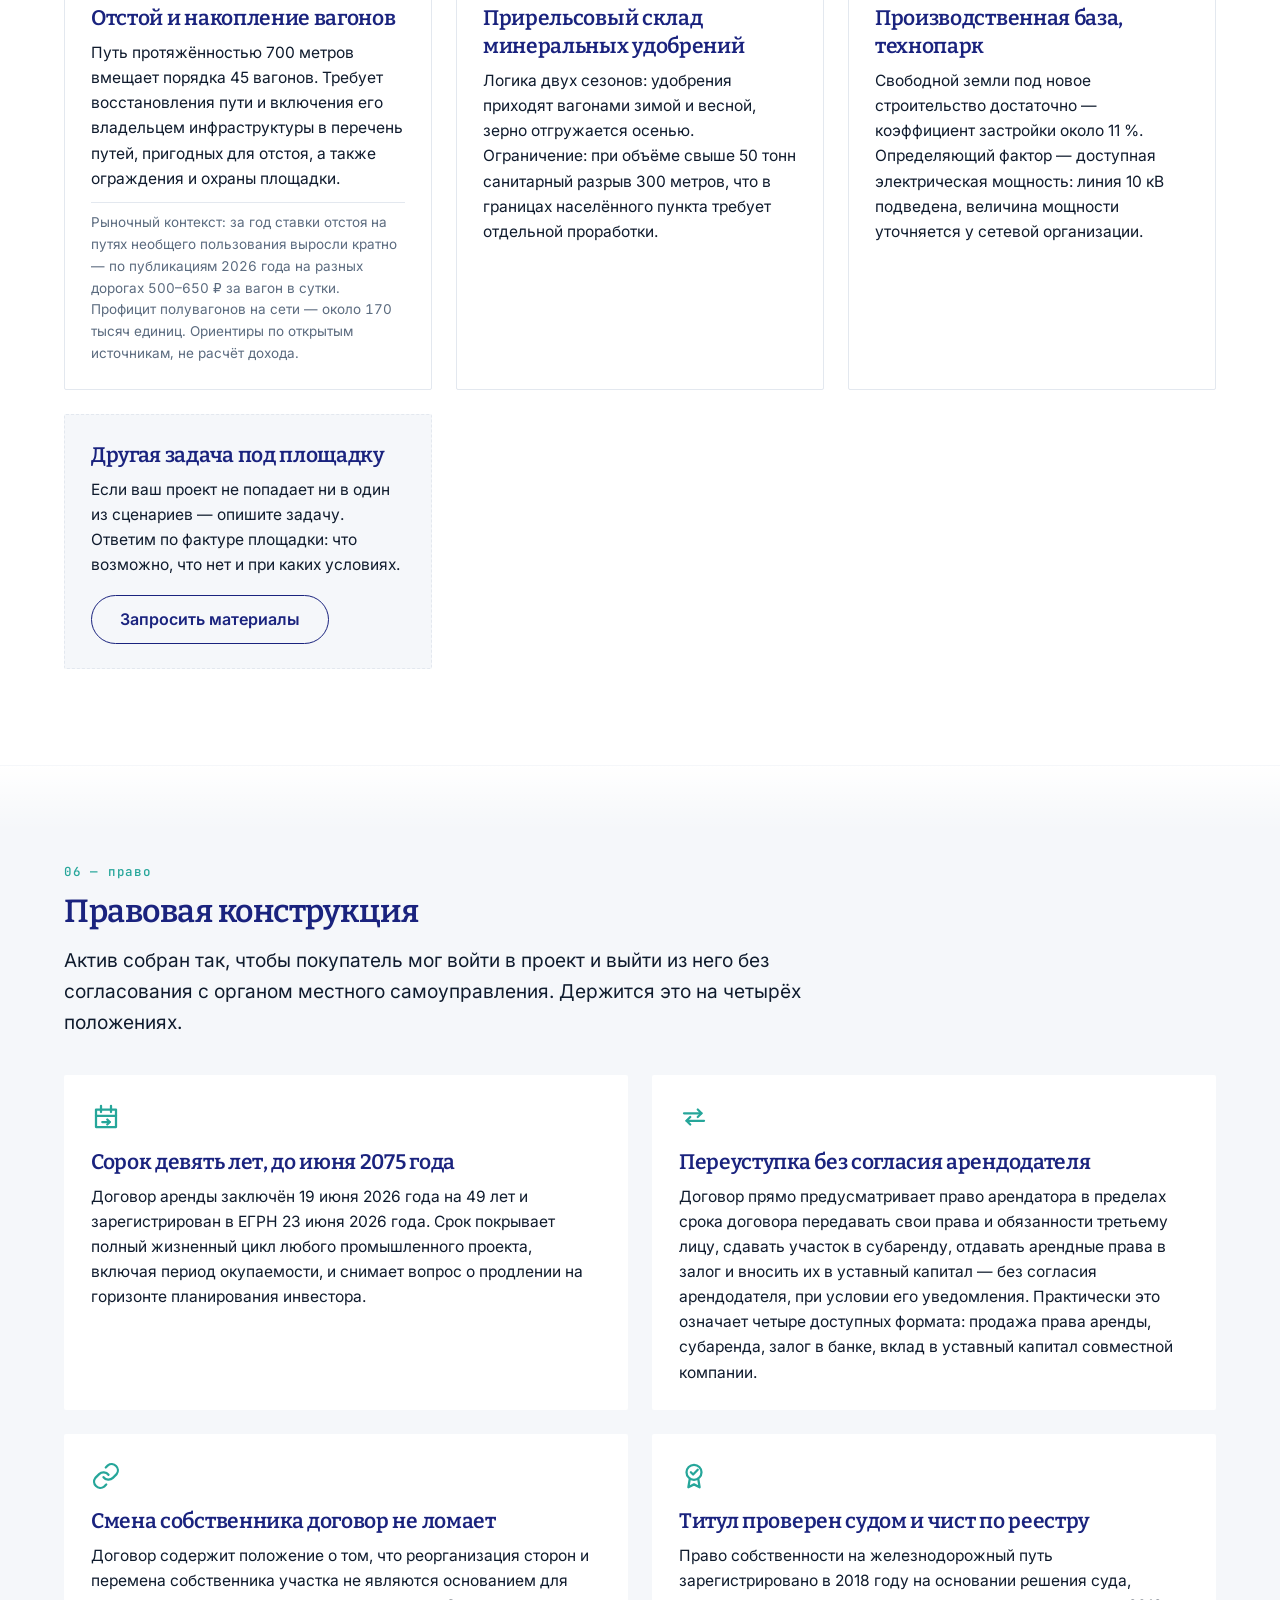
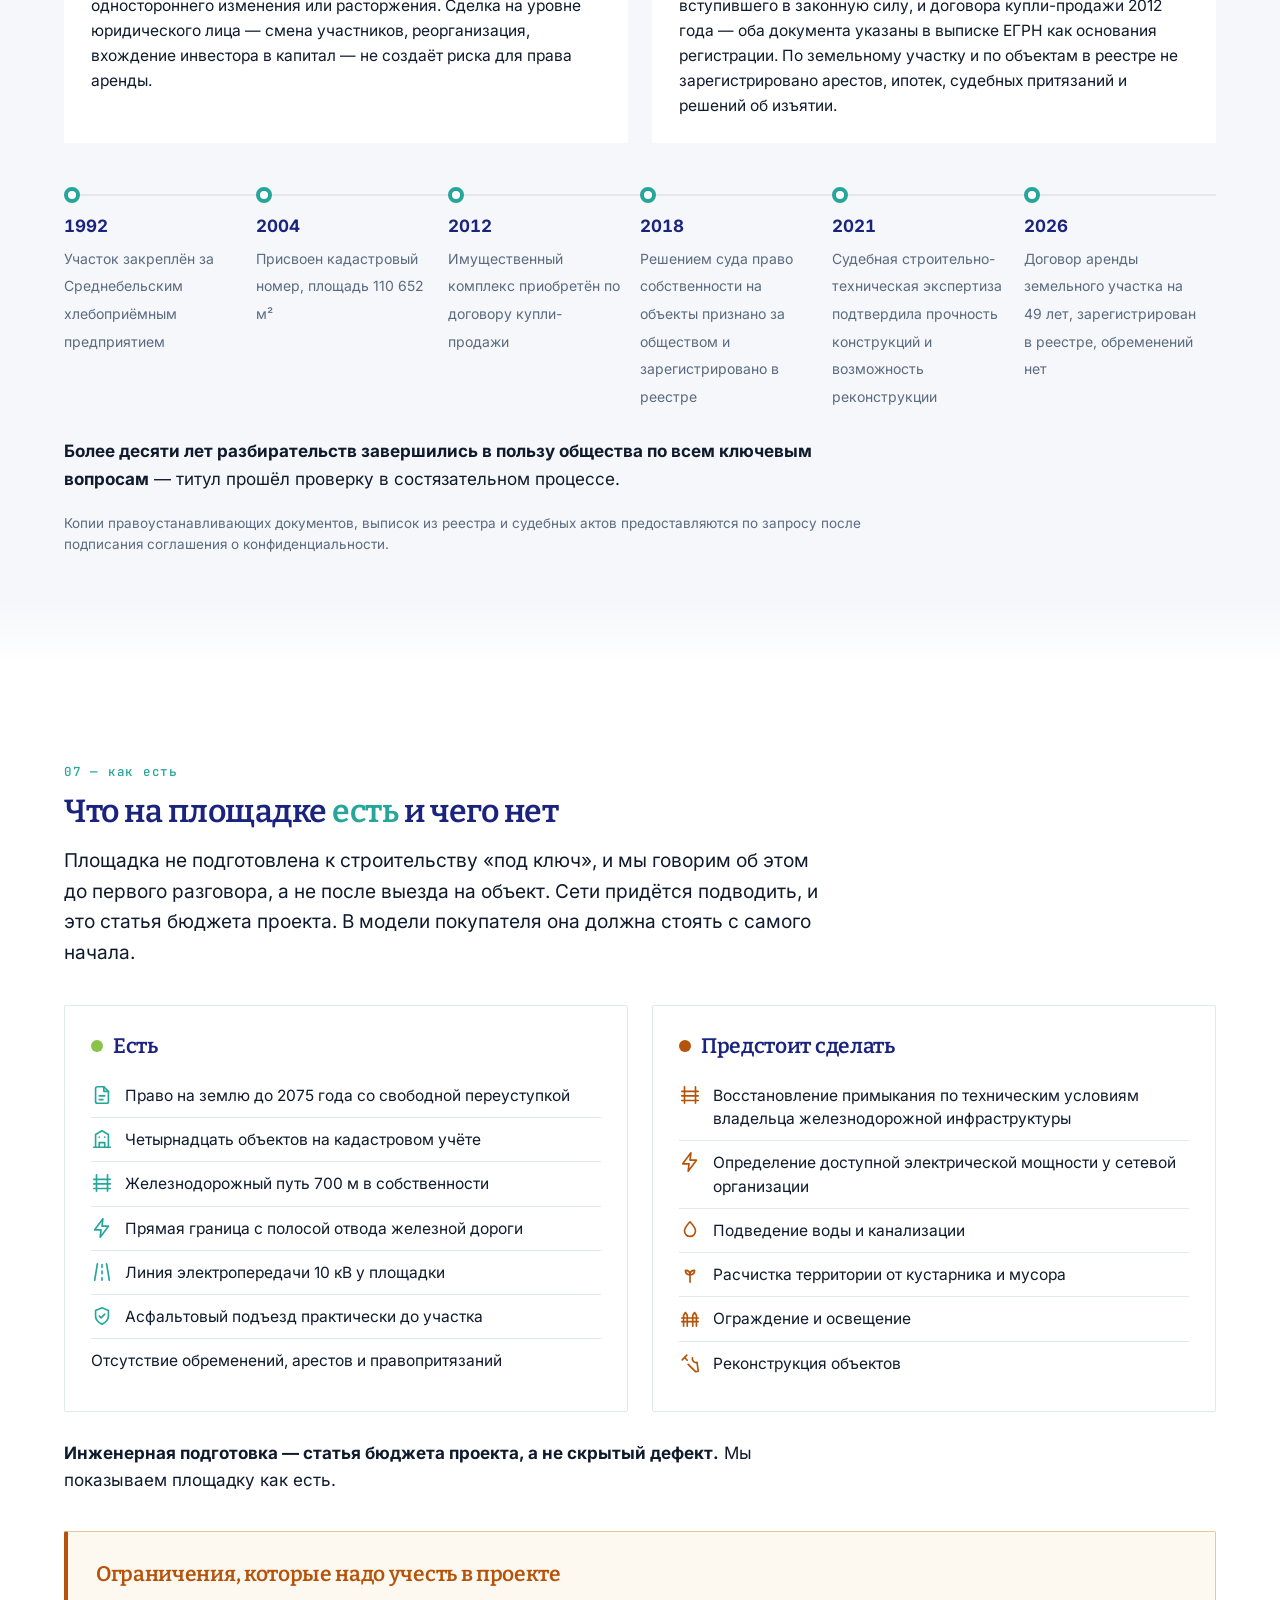
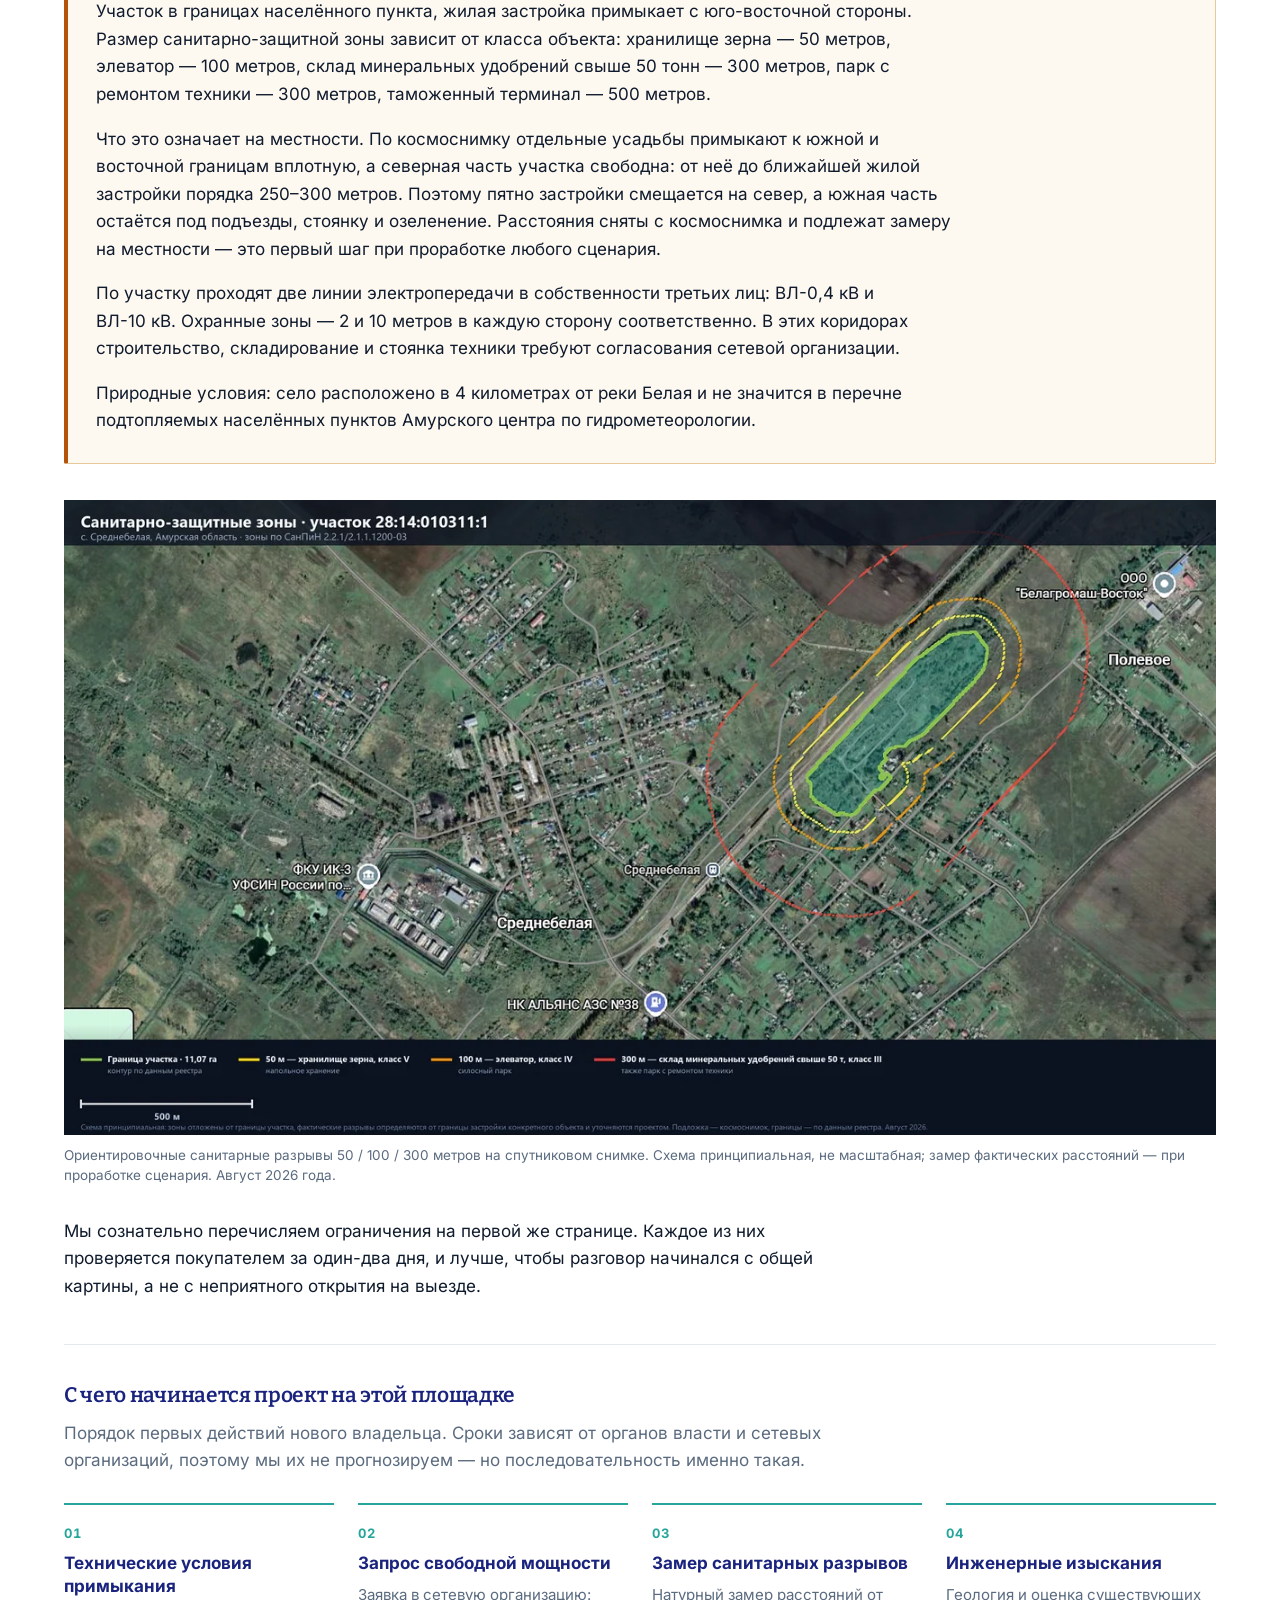
==== commit 88294878: "Лупа на первом экране: слои приведены в соответствие и добавлены два недостающих Под лупой лежало не" ====
--- a/index.html
+++ b/index.html
@@ -332,6 +332,8 @@
         <button type="button" class="lens-tab" data-layer="sklad">Открытый склад</button>
         <button type="button" class="lens-tab" data-layer="container">Контейнеры</button>
         <button type="button" class="lens-tab" data-layer="wagons">Вагоны</button>
+            <button type="button" class="lens-tab" data-layer="udobreniya">Удобрения</button>
+            <button type="button" class="lens-tab" data-layer="baza">Технопарк</button>
       </div>
       <p class="lens-note">Под лупой — проектная визуализация на реальном снимке участка. Границы — по данным реестра.</p>
     </div>
